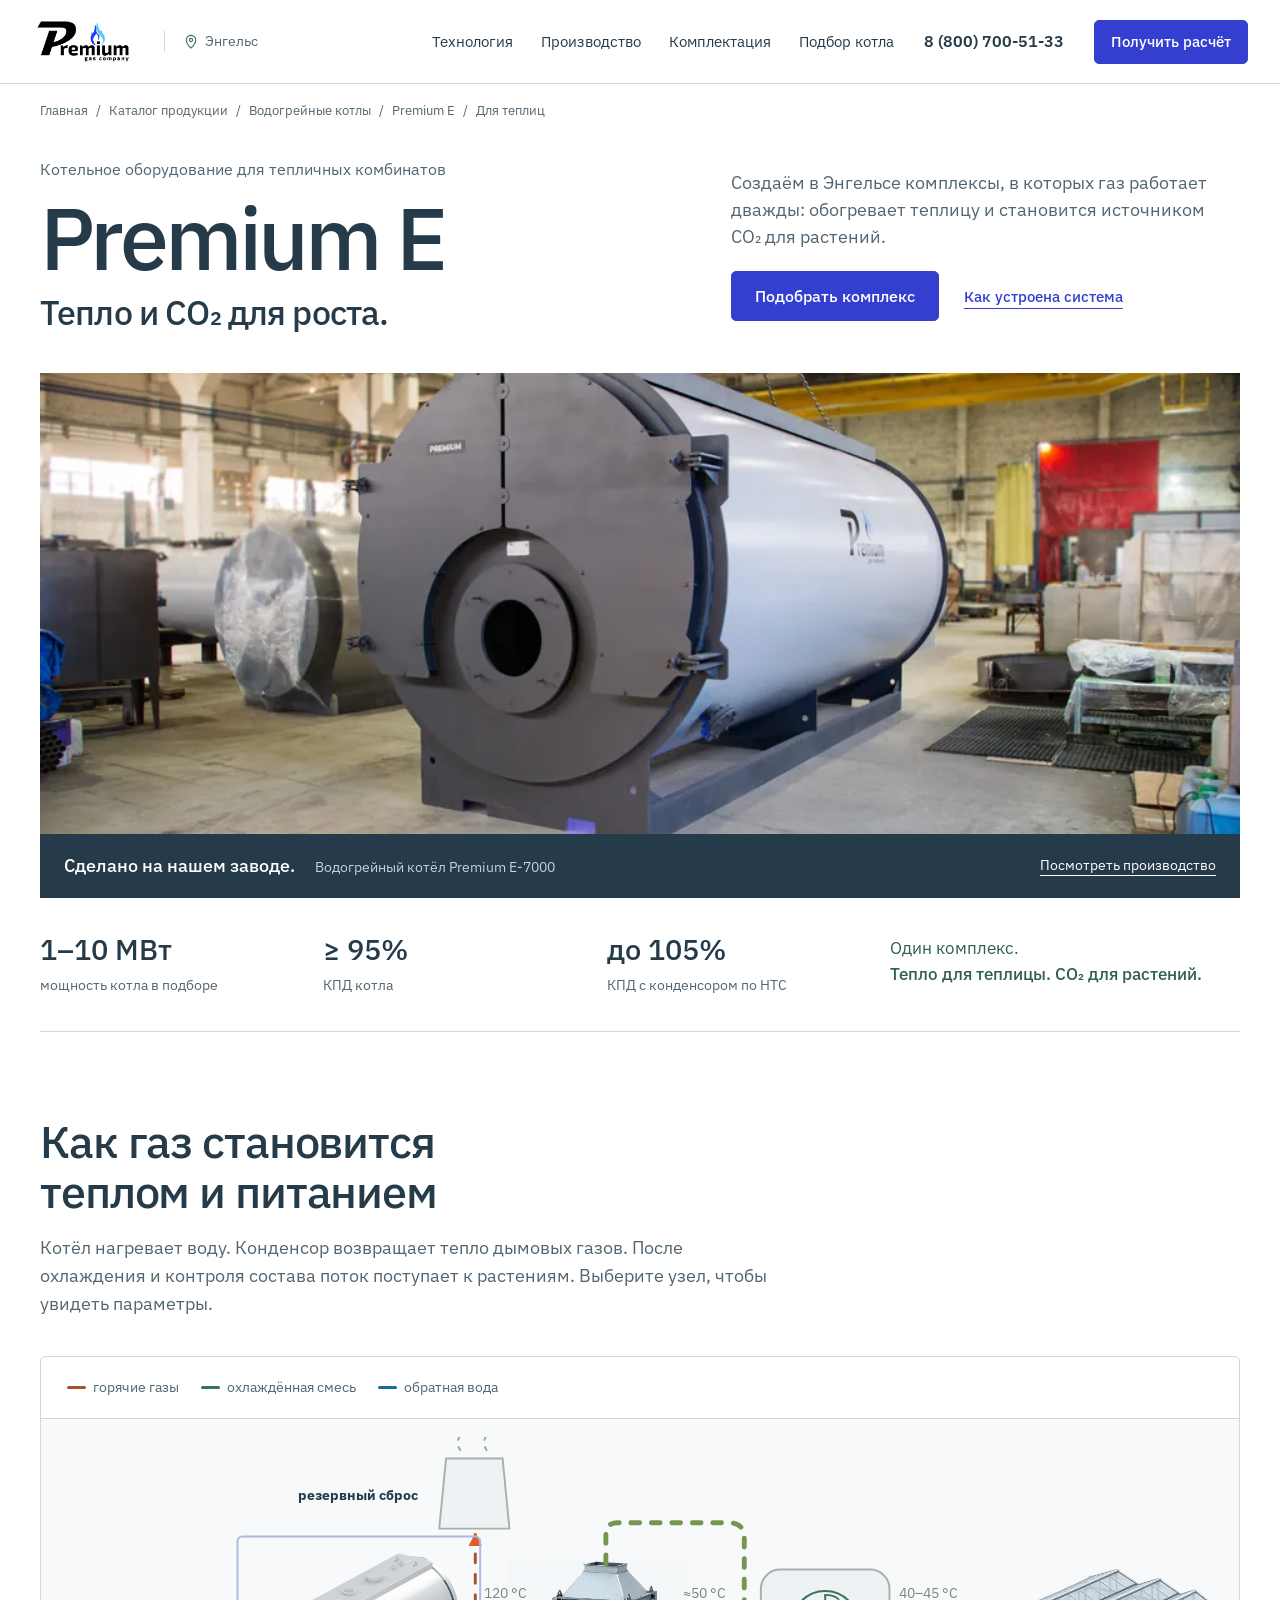
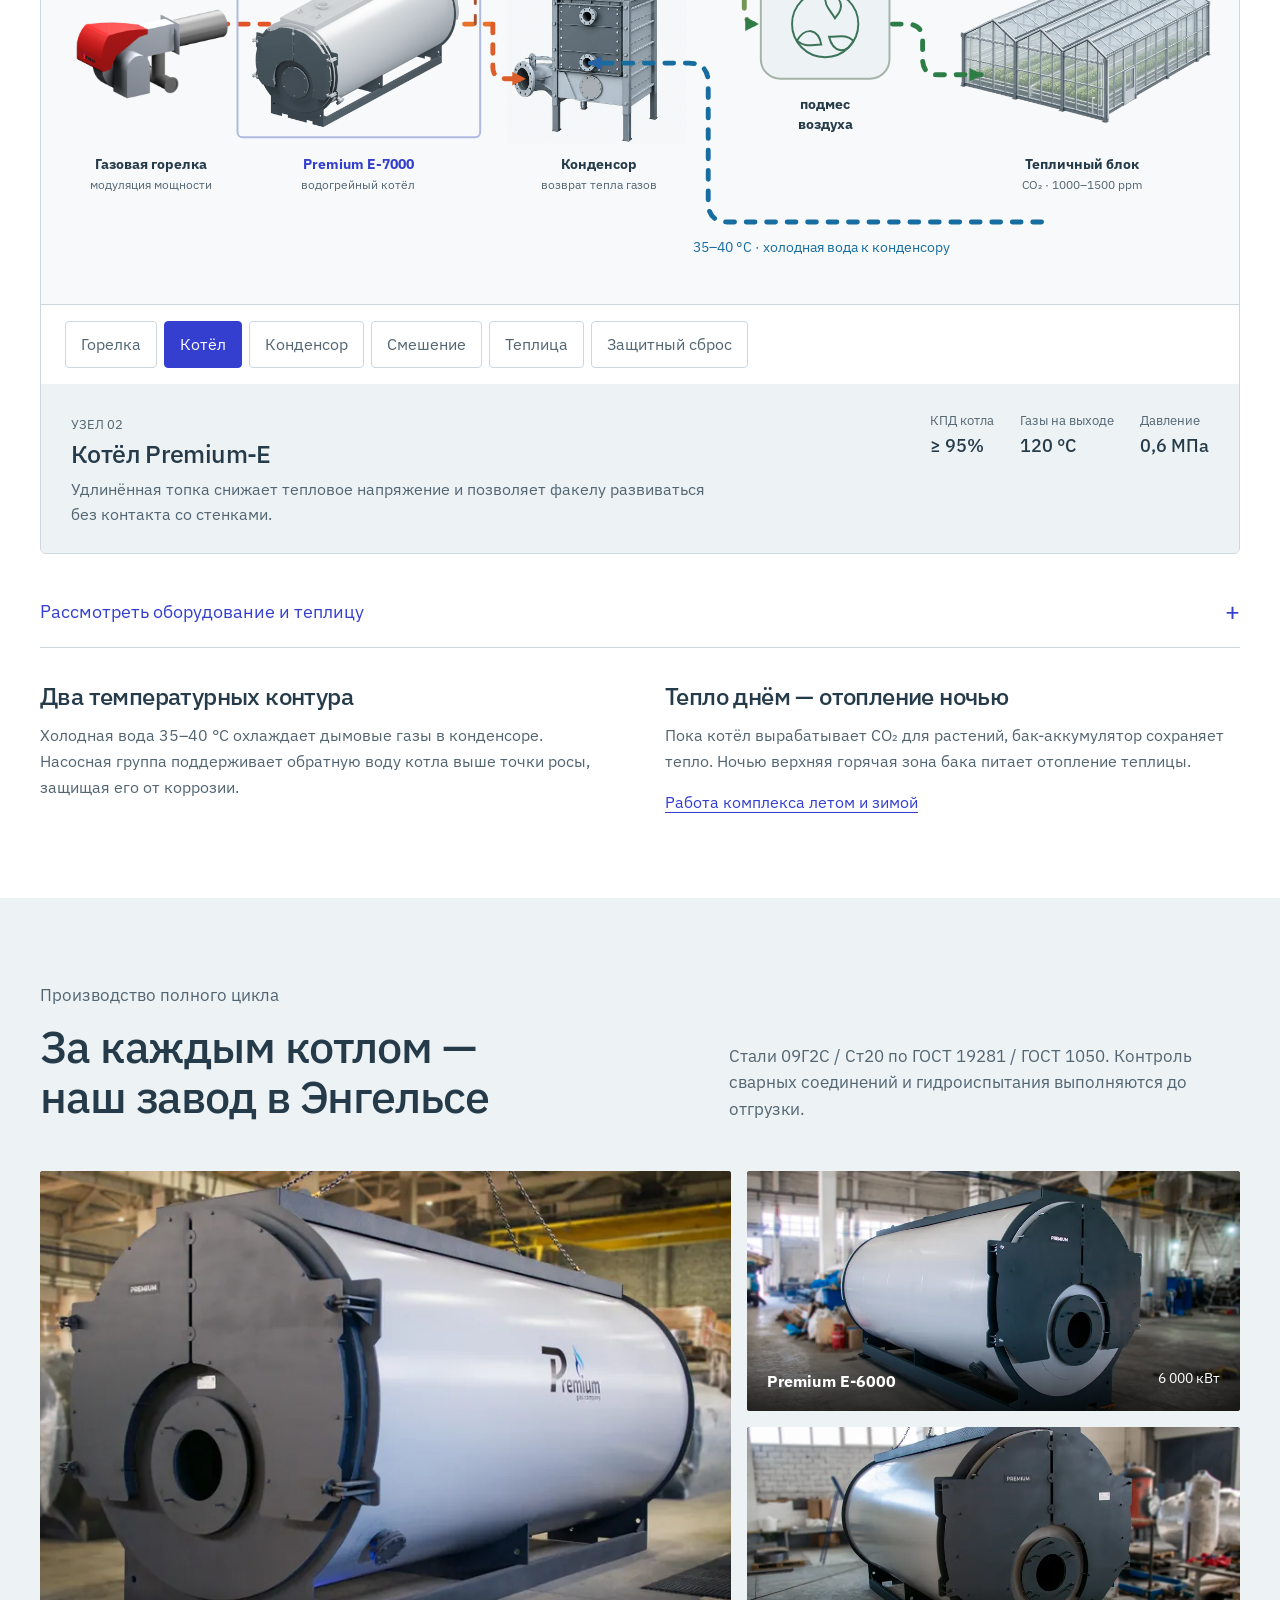
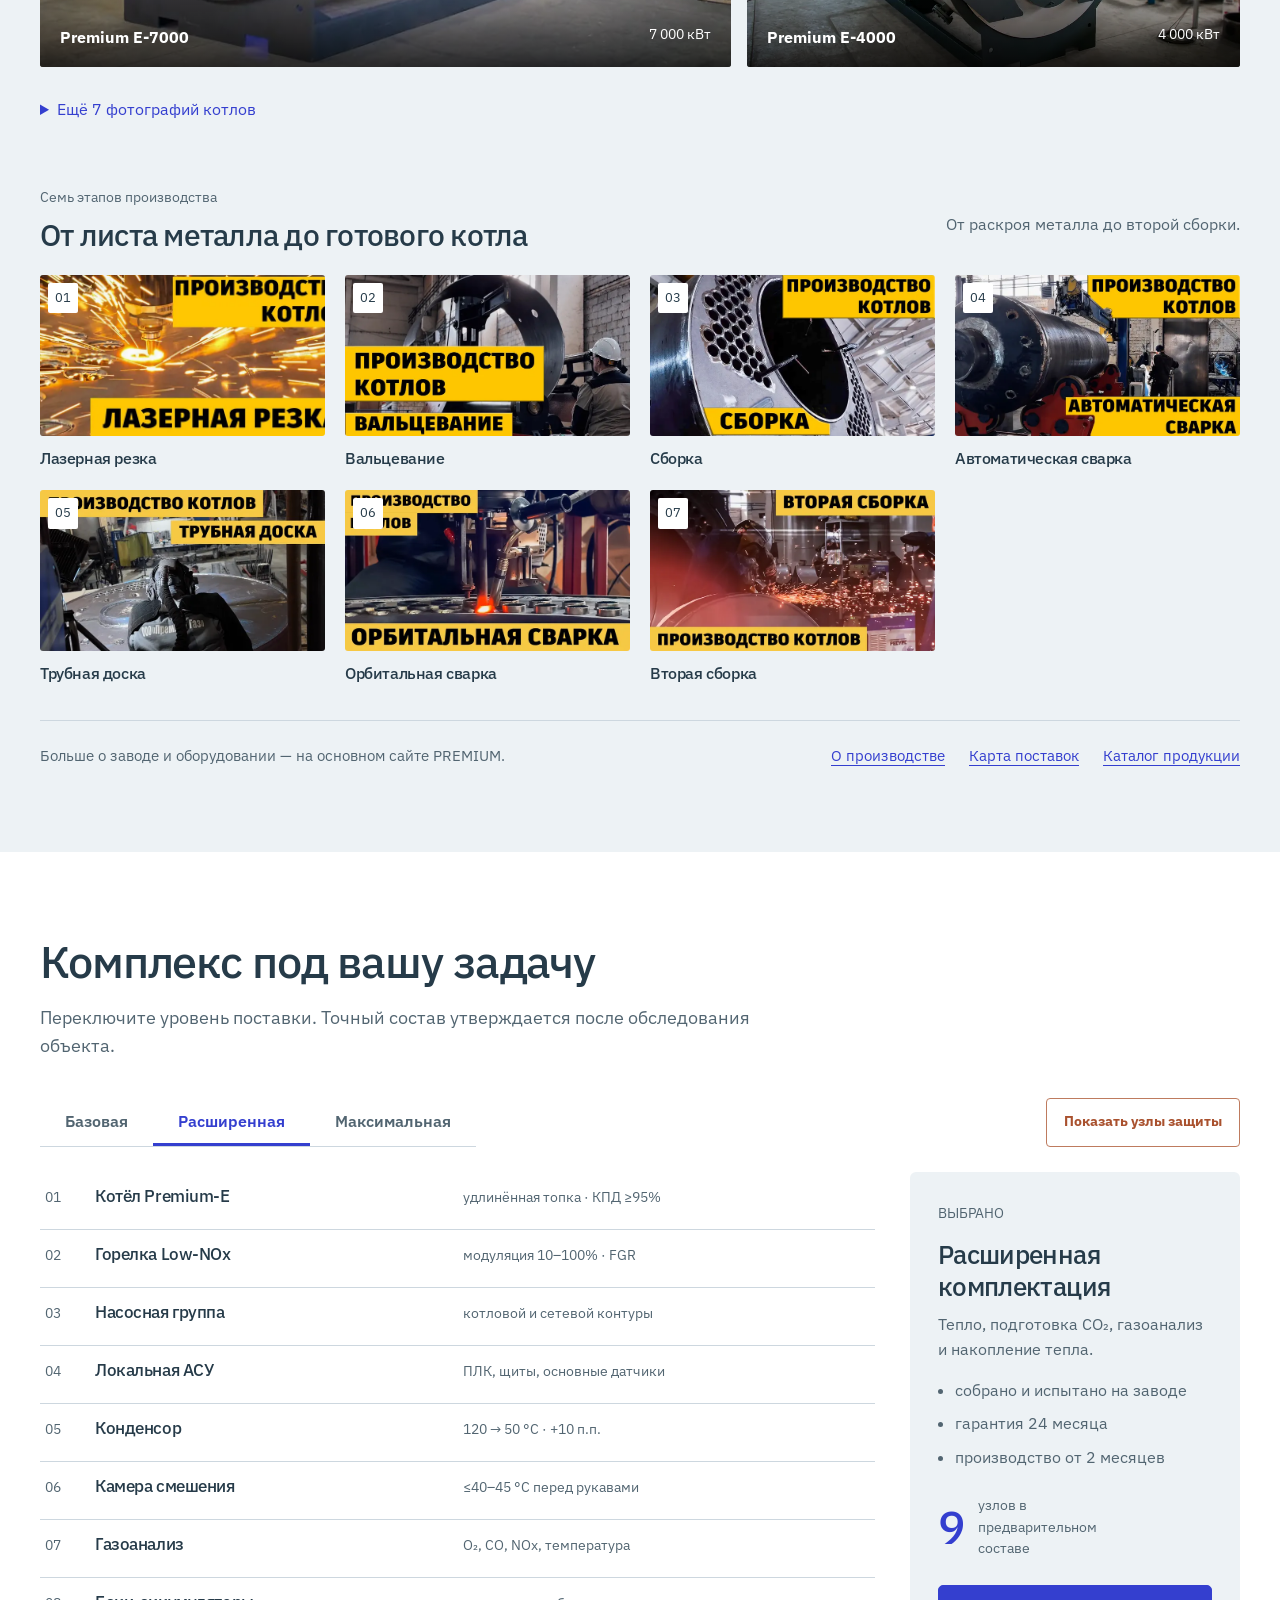
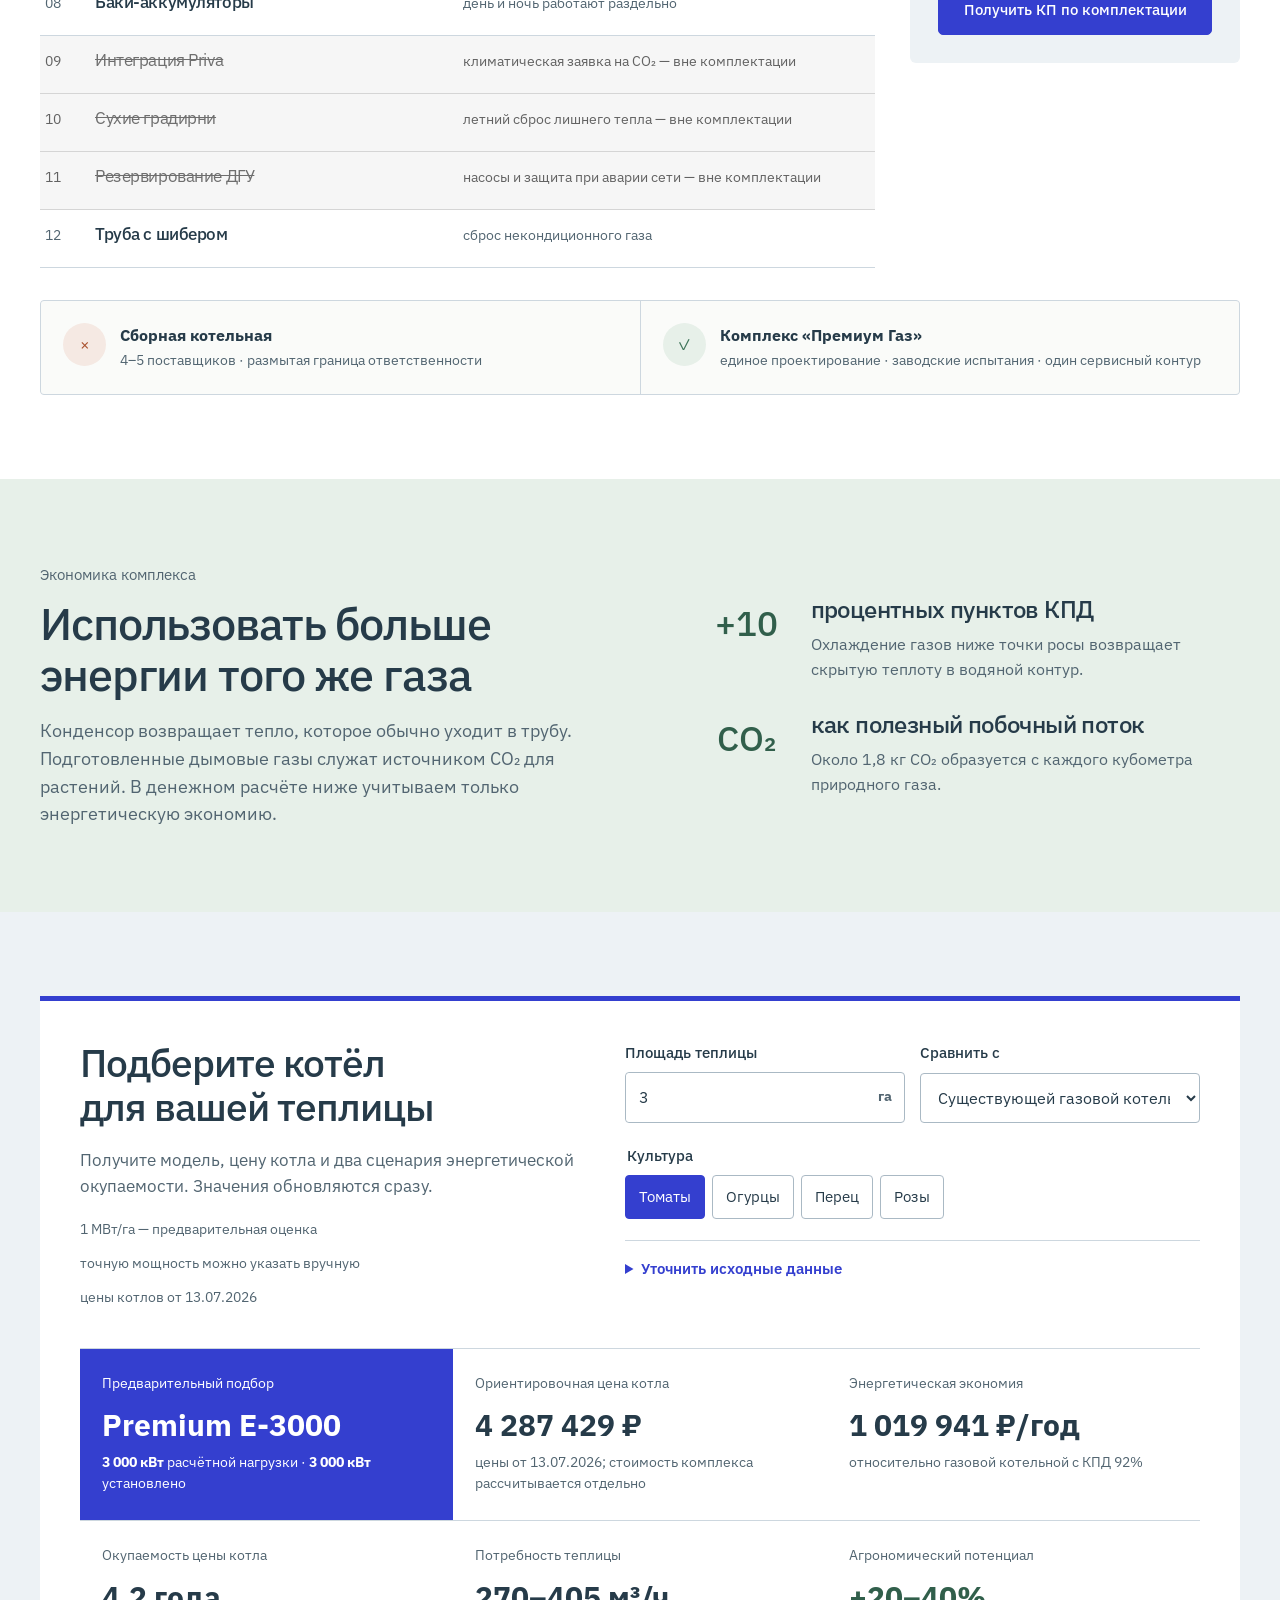
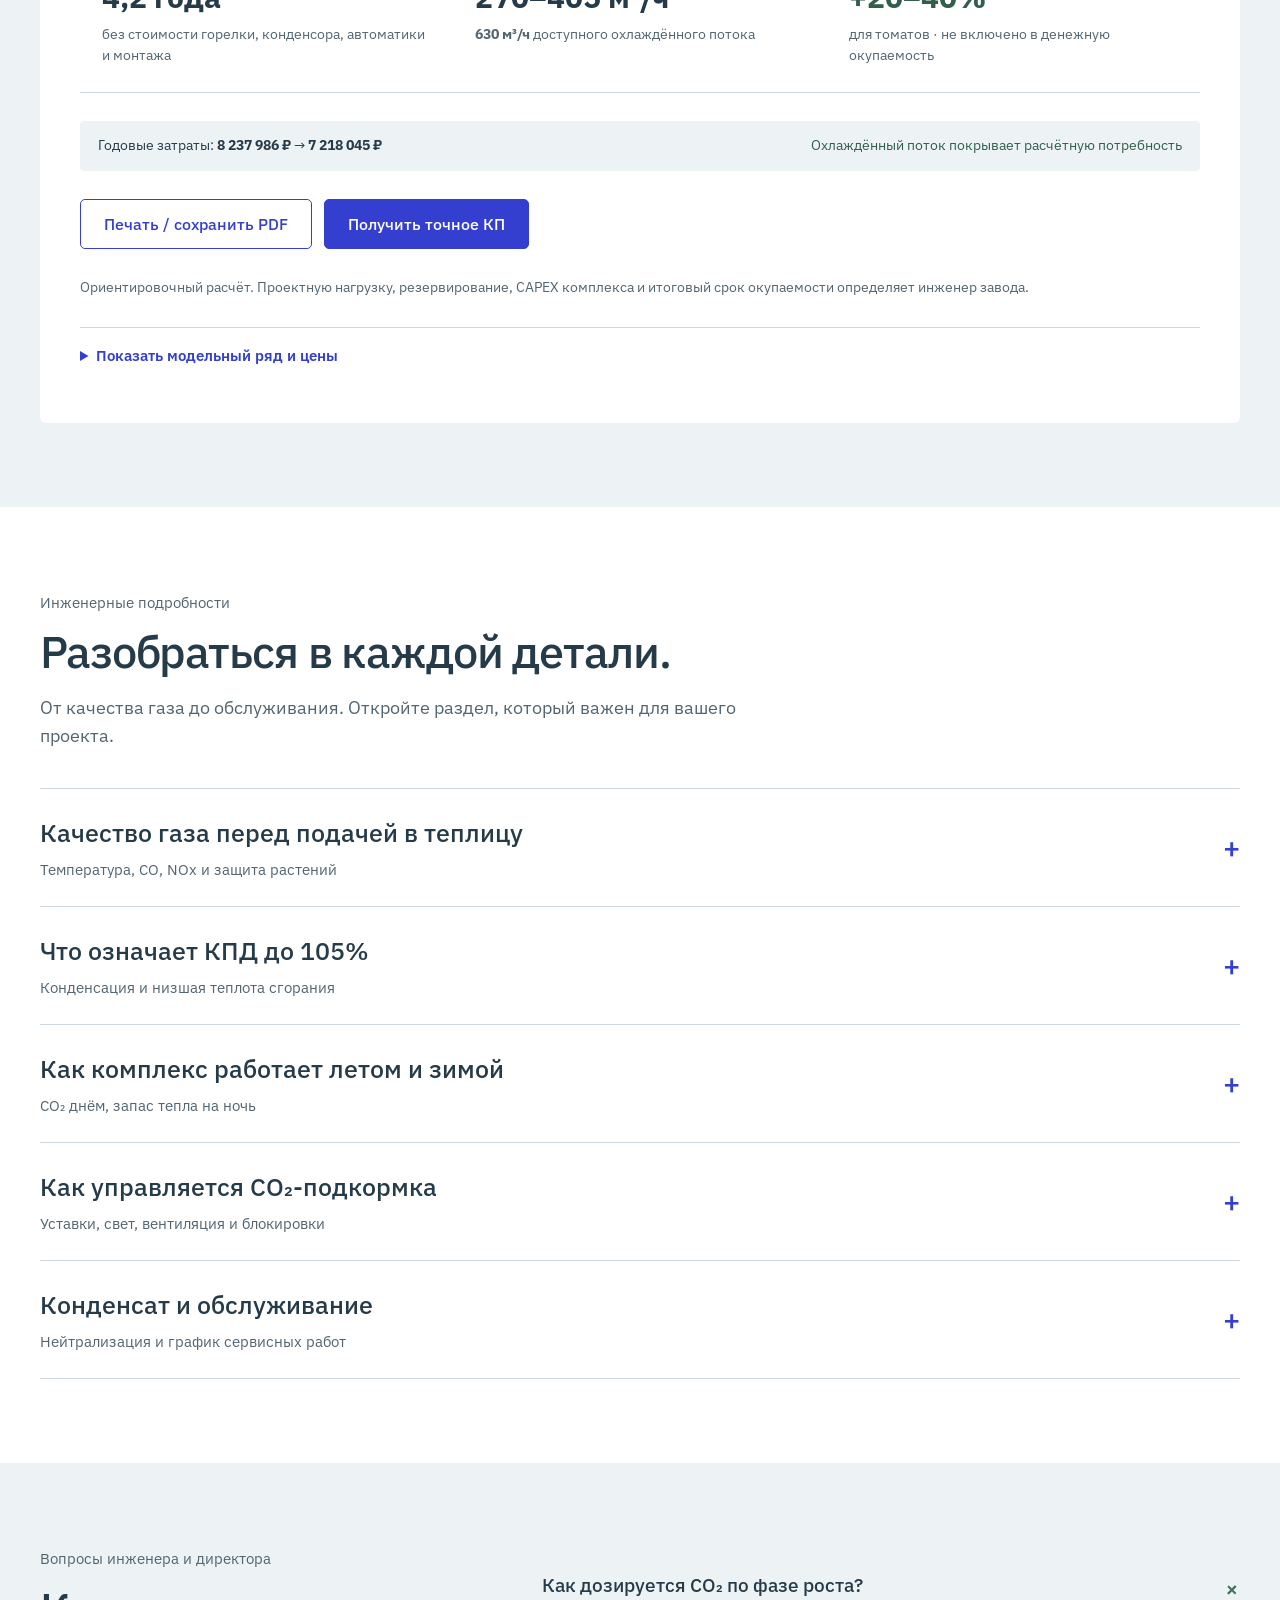
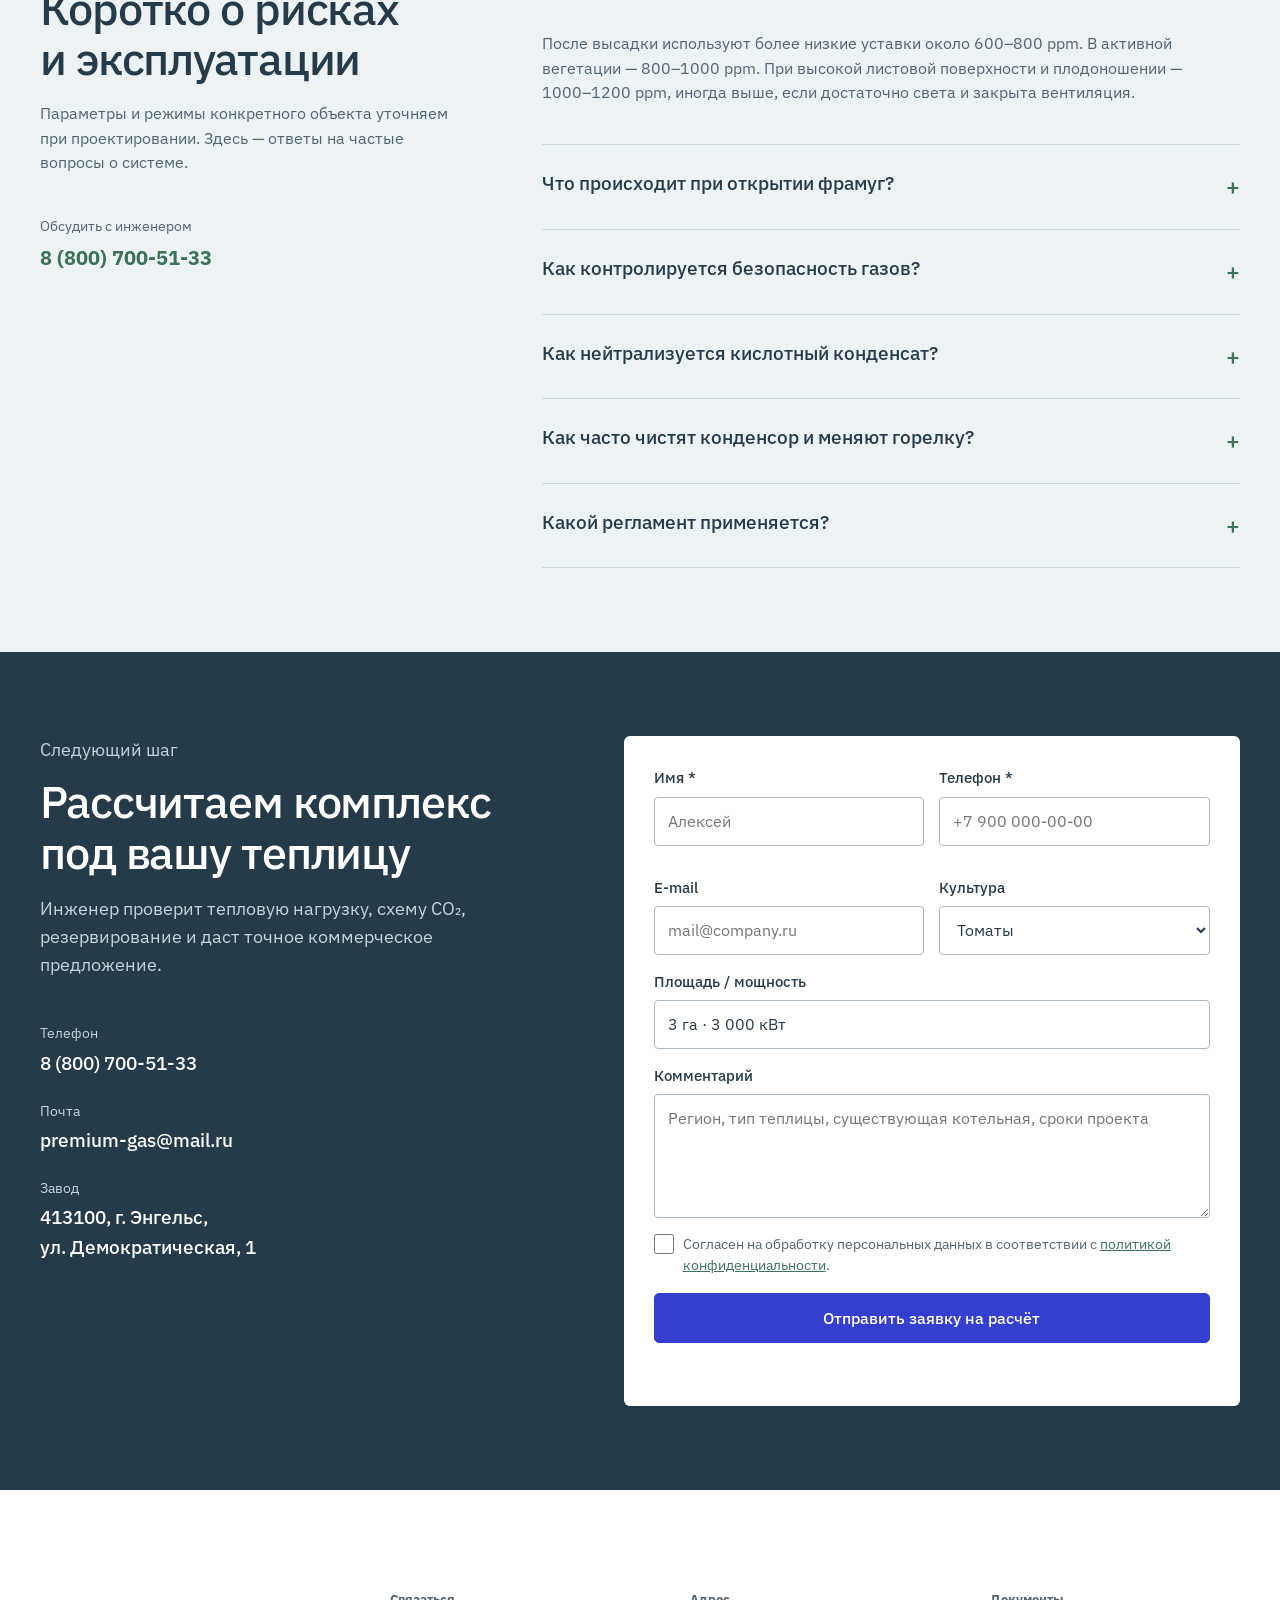
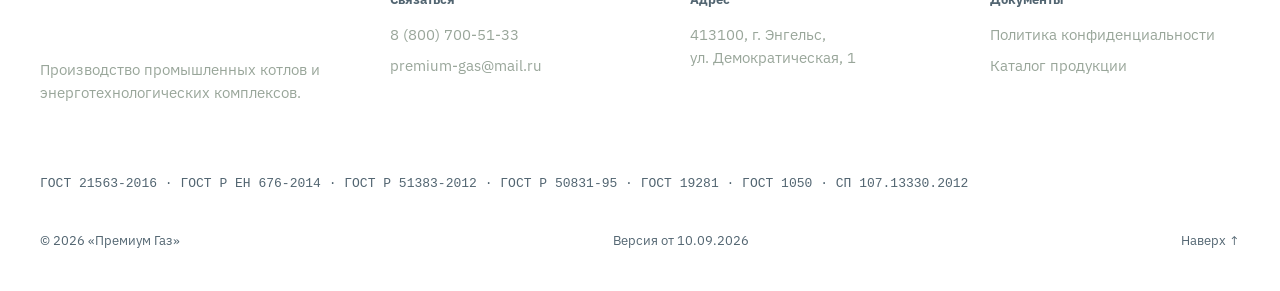
==== index.html @ 1408a79c "feat: illustrate condenser and greenhouse v2026.09.10.4 (Codex GPT-6) Use user-provided condenser dr" ====
<!doctype html>
<html lang="ru">
<head>
  <meta charset="utf-8">
  <meta name="viewport" content="width=device-width, initial-scale=1">
  <title>Тепличные котлы Premium-E — тепло и CO₂-подкормка</title>
  <meta name="description" content="Подбор тепличного котла Premium-E, расчёт окупаемости, CO₂-подкормка и комплекс под ключ от завода «Премиум Газ».">
  <link rel="canonical" href="https://prgz.ru/teplica8/">
  <meta property="og:type" content="website">
  <meta property="og:locale" content="ru_RU">
  <meta property="og:site_name" content="Премиум Газ">
  <meta property="og:title" content="Premium-E для теплиц: тепло и CO₂ из одного комплекса">
  <meta property="og:description" content="Рассчитайте мощность, модель котла, стоимость и энергетическую окупаемость тепличного комплекса.">
  <meta property="og:url" content="https://prgz.ru/teplica8/">
  <meta property="og:image" content="https://prgz.ru/teplica8/assets/boilers/e7000-01-1600.webp">
  <link rel="icon" type="image/webp" href="assets/logo.webp">
  <link rel="preconnect" href="https://fonts.googleapis.com">
  <link rel="preconnect" href="https://fonts.gstatic.com" crossorigin>
  <link href="https://fonts.googleapis.com/css2?family=IBM+Plex+Sans:wght@400;450;500;600&amp;display=swap" rel="stylesheet">
  <link rel="stylesheet" href="styles.css?v=2026.09.10.4">
  <link rel="stylesheet" href="industrial.css?v=2026.09.10.4">
  <meta name="theme-color" content="#263b49">
  <meta name="application-version" content="2026.09.10.4">
  <script src="script.js?v=2026.09.10.4" defer></script>
</head>
<body id="top">
  <a class="skip-link" href="#main">К содержанию</a>

  <header class="site-header">
    <div class="header-inner">
      <a class="brand" href="https://kotelpremium.ru/" aria-label="Премиум Газ — главная">
        <img src="assets/logo.webp" width="122" height="60" alt="Премиум Газ">
      </a>
      <span class="city" aria-label="Город завода">
        <svg aria-hidden="true" viewBox="0 0 24 24"><path d="M12 21s7-6.1 7-12A7 7 0 1 0 5 9c0 5.9 7 12 7 12Z"/><circle cx="12" cy="9" r="2.4"/></svg>
        Энгельс
      </span>
      <nav class="main-nav" aria-label="Основная навигация">
        <a href="#scheme">Технология</a>
        <a href="#factory">Производство</a>
        <a href="#package">Комплектация</a>
        <a href="#calculator">Подбор котла</a>
      </nav>
      <a class="header-phone mono" href="tel:88007005133">8 (800) 700-51-33</a>
      <button class="button button-small" type="button" data-scroll="request">Получить расчёт</button>
      <button class="menu-toggle" type="button" aria-expanded="false" aria-controls="mobile-nav">Меню</button>
    </div>
    <nav id="mobile-nav" class="mobile-nav" aria-label="Навигация по странице" hidden>
      <a href="#scheme">Технология</a><a href="#factory">Производство</a><a href="#package">Комплектация</a><a href="#calculator">Подбор котла</a><a href="#request">Связаться с заводом</a><a href="https://kotelpremium.ru/">Основной сайт PREMIUM</a>
    </nav>
  </header>

  <div class="product-nav container">
    <nav class="breadcrumbs" aria-label="Хлебные крошки">
      <a href="https://kotelpremium.ru/">Главная</a><span>/</span>
      <a href="https://kotelpremium.ru/katalog">Каталог продукции</a><span>/</span>
      <a href="https://kotelpremium.ru/katalog/vodogrejnye-kotly">Водогрейные котлы</a><span>/</span>
      <a href="https://kotelpremium.ru/katalog/vodogrejnye-kotly/premium-e">Premium E</a><span>/</span>
      <span aria-current="page">Для теплиц</span>
    </nav>
    <nav class="mod-tabs" aria-label="Модификации Premium-E">
      <span class="mod-tab is-active">Теплицы</span>
      <a class="mod-tab" href="https://kotelpremium.ru/katalog/vodogrejnye-kotly/premium-e">Отопление помещений</a>
      <a class="mod-tab" href="https://kotelpremium.ru/katalog/vodogrejnye-kotly/premium-e">Перегретая вода</a>
    </nav>
  </div>

  <main id="main">
    <section class="hero section" aria-labelledby="hero-title">
      <div class="container hero-grid">
        <div class="hero-copy">
          <p class="product-purpose">Котельное оборудование для тепличных комбинатов</p>
          <h1 id="hero-title">Premium E<span>Тепло и CO₂ для роста.</span></h1>
        </div>
        <div class="hero-intro">
          <p class="hero-lead">Создаём в Энгельсе комплексы, в которых газ работает дважды: обогревает теплицу и становится источником CO₂ для растений.</p>
          <div class="hero-actions">
            <button class="button" type="button" data-scroll="calculator">Подобрать комплекс</button>
            <a class="text-link" href="#scheme">Как устроена система</a>
          </div>
        </div>
        <figure class="hero-visual">
          <picture>
            <source media="(max-width: 720px)" srcset="assets/boilers/e7000-01-960.webp">
            <img src="assets/boilers/e7000-01-1600.webp" width="1600" height="900" alt="Водогрейный котёл Premium E-7000 на заводе" fetchpriority="high">
          </picture>
          <figcaption class="hero-caption"><div><strong>Сделано на нашем заводе.</strong><span>Водогрейный котёл Premium E-7000</span></div><a href="#factory">Посмотреть производство</a></figcaption>
        </figure>
      </div>
      <div class="container hero-specs" aria-label="Параметры серии Premium E">
        <div><strong>1–10 МВт</strong><span>мощность котла в подборе</span></div>
        <div><strong>≥ 95%</strong><span>КПД котла</span></div>
        <div><strong>до 105%</strong><span>КПД с конденсором по НТС</span></div>
        <p>Один комплекс.<br><b>Тепло для теплицы. CO₂ для растений.</b></p>
      </div>
    </section>

    <section id="scheme" class="section scheme-section" aria-labelledby="scheme-title">
      <div class="container">
        <div class="section-heading">

          <h2 id="scheme-title">Как газ становится теплом и питанием</h2>
          <p>Котёл нагревает воду. Конденсор возвращает тепло дымовых газов. После охлаждения и контроля состава поток поступает к растениям. Выберите узел, чтобы увидеть параметры.</p>
        </div>
        <div class="scheme-card">
          <div class="scheme-legend">
            <span><i class="legend-heat"></i> горячие газы</span>
            <span><i class="legend-co2"></i> охлаждённая смесь</span>
            <span><i class="legend-water"></i> обратная вода</span>
          </div>
          <div class="scheme-scroll" tabindex="0" aria-label="Технологическая схема комплекса, доступна горизонтальная прокрутка">
            <svg class="process-svg" viewBox="0 0 1180 460" role="group" aria-labelledby="process-title process-desc">
              <title id="process-title">Схема тепличного комплекса Premium-E</title>
              <desc id="process-desc">Горелка и котёл показаны по моделям оборудования, конденсор и многопролётная теплица — схематично по чертежу и фотографиям. Дымовые газы охлаждаются в конденсоре и после подмеса воздуха поступают к теплице. Холодная вода поступает в конденсор; обратка котла защищена отдельной насосной группой. Масштаб оборудования условный.</desc>
              <defs>
                <clipPath id="condenser-viewport"><rect x="454" y="115" width="184" height="210"/></clipPath>
                <marker id="arrow-heat" markerUnits="userSpaceOnUse" markerWidth="14" markerHeight="14" refX="12" refY="7" orient="auto"><path d="M0 0 14 7 0 14Z" fill="#dc5f2b"/></marker>
                <marker id="arrow-green" markerUnits="userSpaceOnUse" markerWidth="14" markerHeight="14" refX="12" refY="7" orient="auto"><path d="M0 0 14 7 0 14Z" fill="#2e7d46"/></marker>
                <marker id="arrow-water" markerUnits="userSpaceOnUse" markerWidth="14" markerHeight="14" refX="12" refY="7" orient="auto"><path d="M0 0 14 7 0 14Z" fill="#2563a8"/></marker>
                <linearGradient id="gas-gradient" gradientUnits="userSpaceOnUse" x1="116" y1="192" x2="1008" y2="192"><stop offset="0" stop-color="#e14925"/><stop offset=".55" stop-color="#ed8b2e"/><stop offset="1" stop-color="#2e7d46"/></linearGradient>
              </defs>
              <path class="flow flow-gas" d="M116 192H439" stroke="url(#gas-gradient)"/>
              <path class="flow flow-stack" d="M421 192V100" marker-end="url(#arrow-heat)"/>
              <g class="process-node equipment-node" data-node="burner" tabindex="0" role="button" aria-label="Газовая горелка" aria-pressed="false">
                <rect class="model-hit" x="8" y="133" width="162" height="176" rx="5"/>
                <image href="assets/scheme/burner-rs610.webp" x="0" y="136" width="175" height="165" preserveAspectRatio="xMidYMid meet"/>
                <text x="88" y="341">Газовая горелка</text>
                <text class="model-caption" x="88" y="361">модуляция мощности</text>
              </g>
              <g class="process-node equipment-node is-active" data-node="boiler" tabindex="0" role="button" aria-label="Котёл Premium E-7000" aria-pressed="true">
                <rect class="model-hit" x="177" y="102" width="249" height="206" rx="5"/>
                <image href="assets/scheme/boiler-e7000.webp" x="161" y="98" width="278" height="212" preserveAspectRatio="xMidYMid meet"/>
                <text x="301" y="341">Premium E-7000</text>
                <text class="model-caption" x="301" y="361">водогрейный котёл</text>
              </g>
              <g class="process-node equipment-node" data-node="condenser" tabindex="0" role="button" aria-label="Конденсор" aria-pressed="false">
                <image href="assets/scheme/condenser.webp" x="417" y="115" width="270" height="210" preserveAspectRatio="xMidYMid meet" clip-path="url(#condenser-viewport)"/>
                <rect class="model-hit" x="448" y="114" width="202" height="202" rx="5"/>
                <text x="548" y="341">Конденсор</text>
                <text class="model-caption" x="548" y="361">возврат тепла газов</text>
              </g>
              <g class="process-node" data-node="mixer" tabindex="0" role="button" aria-label="Камера смешения">
                <rect x="714" y="136" width="132" height="112" rx="20"/>
                <circle class="fan" cx="780" cy="192" r="34"/><path class="fan-blades" d="M780 162c17 0 21 12 10 24-5-9-11-12-10-24Zm29 47c-8 15-21 12-25-4 11 0 17-3 25 4Zm-58 0c9-15 22-12 25 4-10 0-17 3-25-4Z"/>
                <text x="780" y="279">подмес</text><text x="780" y="300">воздуха</text>
              </g>
              <g class="process-node equipment-node" data-node="greenhouse" tabindex="0" role="button" aria-label="Теплица и прикорневая подача" aria-pressed="false">
                <rect class="model-hit" x="925" y="124" width="246" height="184" rx="5"/>
                <image href="assets/scheme/greenhouse.webp" x="906" y="112" width="274" height="200" preserveAspectRatio="xMidYMid meet"/>
                <text x="1044" y="341">Тепличный блок</text>
                <text class="model-caption" x="1044" y="361">CO₂ · 1000–1500 ppm</text>
              </g>
              <g class="process-node stack-node" data-node="stack" tabindex="0" role="button" aria-label="Дымовая труба с шибером">
                <path d="M384 94h72l-7-72h-58Z"/>
                <path class="smoke" d="M406 14c-12-16 15-20 2-34m25 34c-12-16 15-20 2-34"/>
                <text x="301" y="65">резервный сброс</text>
              </g>
              <g class="scheme-connections" aria-hidden="true">
                <path class="flow" d="M439 192V236Q439 248 451 248H471" stroke="#dc5f2b" marker-end="url(#arrow-heat)"/>
                <path class="flow" d="M555 130V100Q555 88 567 88H681Q697 88 697 104V176Q697 192 710 192" stroke="#759650" marker-end="url(#arrow-green)"/>
                <path class="flow" d="M849 192H864Q880 192 880 208V228Q880 244 896 244H940" stroke="#2e7d46" marker-end="url(#arrow-green)"/>
                <path class="flow flow-water" d="M1002 395H680Q660 395 660 375V252Q660 232 640 232H539" marker-end="url(#arrow-water)"/>
              </g>
              <g class="temperature-tags mono" aria-hidden="true">
                <text x="430" y="165">120 °C</text>
                <text x="634" y="165">≈50 °C</text>
                <text x="856" y="165">40–45 °C</text>
              </g>
              <text class="water-label" x="644" y="426">35–40 °C · холодная вода к конденсору</text>
            </svg>
          </div>
          <div class="process-controls" role="group" aria-label="Узлы комплекса">
            <button type="button" data-node="burner" aria-pressed="false">Горелка</button>
            <button type="button" data-node="boiler" aria-pressed="true">Котёл</button>
            <button type="button" data-node="condenser" aria-pressed="false">Конденсор</button>
            <button type="button" data-node="mixer" aria-pressed="false">Смешение</button>
            <button type="button" data-node="greenhouse" aria-pressed="false">Теплица</button>
            <button type="button" data-node="stack" aria-pressed="false">Защитный сброс</button>
          </div>
          <aside class="node-detail" id="process-detail" aria-live="polite">
            <div><span class="node-kicker mono">УЗЕЛ 02</span><h3>Котёл Premium-E</h3><p>Удлинённая топка снижает тепловое напряжение и позволяет факелу развиваться без контакта со стенками.</p></div>
            <dl><div><dt>КПД котла</dt><dd>≥ 95%</dd></div><div><dt>Газы на выходе</dt><dd>120 °C</dd></div><div><dt>Давление</dt><dd>0,6 МПа</dd></div></dl>
          </aside>
        </div>
        <details class="equipment-views">
          <summary>Рассмотреть оборудование и теплицу<span aria-hidden="true">+</span></summary>
          <div class="equipment-views-grid">
            <figure><img src="assets/scheme/boiler-e7000.webp" width="1000" height="700" loading="lazy" alt="Объёмный вид котла Premium E-7000: корпус, передний торец, патрубки и опоры"><figcaption><strong>Premium E-7000</strong><span>Удлинённая топка, трёхходовой корпус и сервисный доступ</span></figcaption></figure>
            <figure><img src="assets/scheme/burner-rs610.webp" width="1000" height="700" loading="lazy" alt="Объёмный вид газовой горелки: вентилятор, привод и огневая голова"><figcaption><strong>Газовая горелка</strong><span>Подача воздуха и топлива, управление горением</span></figcaption></figure>
            <figure><img src="assets/scheme/condenser.webp" width="1000" height="699" loading="lazy" alt="Схематичный объёмный вид конденсора: корпус на опорах, верхний газовый выход, боковой вход и фланцы теплообменника"><figcaption><strong>Газовый конденсор</strong><span>Теплообменник, газовый тракт и доступ для обслуживания</span></figcaption></figure>
            <figure><img src="assets/scheme/greenhouse.webp" width="1000" height="667" loading="lazy" alt="Схематичный объёмный вид многопролётной стеклянной теплицы: металлический каркас, двускатные кровли и ряды растений"><figcaption><strong>Тепличный блок</strong><span>Стеклянные пролёты, ряды растений и прикорневая подача CO₂</span></figcaption></figure>
          </div>
          <p class="equipment-scale-note">На схеме показан принцип работы. Масштаб и взаимное расположение оборудования условные. Горелку подбираем под мощность котла и режим работы комплекса.</p>
        </details>
        <div class="scheme-explanation">
          <div><h3>Два температурных контура</h3><p>Холодная вода 35–40 °C охлаждает дымовые газы в конденсоре. Насосная группа поддерживает обратную воду котла выше точки росы, защищая его от коррозии.</p></div>
          <div><h3>Тепло днём — отопление ночью</h3><p>Пока котёл вырабатывает CO₂ для растений, бак-аккумулятор сохраняет тепло. Ночью верхняя горячая зона бака питает отопление теплицы.</p><a href="#season">Работа комплекса летом и зимой</a></div>
        </div>
      </div>
    </section>

    <section id="factory" class="section factory" aria-labelledby="factory-title">
      <div class="container">
        <div class="factory-heading">
          <div><p class="eyebrow eyebrow-light">Производство полного цикла</p><h2 id="factory-title">За каждым котлом — наш завод в Энгельсе</h2></div>
          <p>Стали 09Г2С / Ст20 по ГОСТ 19281 / ГОСТ 1050. Контроль сварных соединений и гидроиспытания выполняются до отгрузки.</p>
        </div>

        <div class="product-gallery">
          <figure class="gallery-large"><picture><source media="(max-width:720px)" srcset="assets/boilers/e7000-04-960.webp"><img src="assets/boilers/e7000-04-1600.webp" width="1600" height="900" loading="lazy" alt="Котёл Premium E-7000, общий вид"></picture><figcaption><b>Premium E-7000</b><span>7 000 кВт</span></figcaption></figure>
          <figure><picture><source media="(max-width:720px)" srcset="assets/boilers/e6000-03-960.webp"><img src="assets/boilers/e6000-03-1600.webp" width="1600" height="900" loading="lazy" alt="Котёл Premium E-6000"></picture><figcaption><b>Premium E-6000</b><span>6 000 кВт</span></figcaption></figure>
          <figure><picture><source media="(max-width:720px)" srcset="assets/boilers/e4000-01-960.webp"><img src="assets/boilers/e4000-01-1600.webp" width="1600" height="900" loading="lazy" alt="Котёл Premium E-4000"></picture><figcaption><b>Premium E-4000</b><span>4 000 кВт</span></figcaption></figure>
        </div>
<details class="factory-more"><summary>Ещё 7 фотографий котлов</summary><div class="gallery-strip" aria-label="Дополнительные фотографии котлов">
          <img src="assets/boilers/e7000-02-960.webp" width="960" height="540" loading="lazy" alt="Premium E-7000, вид со стороны выхода газов">
          <img src="assets/boilers/e7000-03-960.webp" width="960" height="540" loading="lazy" alt="Premium E-7000 при перемещении краном">
          <img src="assets/boilers/e7000-05-960.webp" width="960" height="540" loading="lazy" alt="Premium E-7000, фронтальный ракурс">
          <img src="assets/boilers/e6000-01-960.webp" width="960" height="540" loading="lazy" alt="Premium E-6000, фронтальный вид">
          <img src="assets/boilers/e6000-02-960.webp" width="960" height="540" loading="lazy" alt="Premium E-6000 на производстве">
          <img src="assets/boilers/e4000-02-960.webp" width="960" height="540" loading="lazy" alt="Premium E-4000, вид под углом">
          <img src="assets/boilers/e7000-01-960.webp" width="960" height="540" loading="lazy" alt="Premium E-7000 в цехе">
        </div>

        </details>
        <div class="production-head"><div><span>Семь этапов производства</span><h3>От листа металла до готового котла</h3></div><p>От раскроя металла до второй сборки.</p></div>
        <div class="production-grid">
          <article><img src="assets/production/stage-01.webp" width="720" height="405" loading="lazy" alt="Лазерная резка металла"><span class="episode mono">01</span><h4>Лазерная резка</h4></article>
          <article><img src="assets/production/stage-02.webp" width="720" height="405" loading="lazy" alt="Вальцевание обечайки"><span class="episode mono">02</span><h4>Вальцевание</h4></article>
          <article><img src="assets/production/stage-03.webp" width="720" height="405" loading="lazy" alt="Сборка котла"><span class="episode mono">03</span><h4>Сборка</h4></article>
          <article><img src="assets/production/stage-04.webp" width="720" height="405" loading="lazy" alt="Автоматическая сварка"><span class="episode mono">04</span><h4>Автоматическая сварка</h4></article>
          <article><img src="assets/production/stage-05.webp" width="720" height="405" loading="lazy" alt="Трубная доска котла"><span class="episode mono">05</span><h4>Трубная доска</h4></article>
          <article><img src="assets/production/stage-06.webp" width="720" height="405" loading="lazy" alt="Орбитальная сварка"><span class="episode mono">06</span><h4>Орбитальная сварка</h4></article>
          <article><img src="assets/production/stage-07.webp" width="720" height="405" loading="lazy" alt="Вторая сборка котла"><span class="episode mono">07</span><h4>Вторая сборка</h4></article>
        </div>
        <div class="factory-links"><p>Больше о заводе и оборудовании — на основном сайте PREMIUM.</p><a href="https://kotelpremium.ru/o-nas">О производстве</a><a href="https://kotelpremium.ru/map">Карта поставок</a><a href="https://kotelpremium.ru/katalog">Каталог продукции</a></div>
      </div>
    </section>

    <section id="package" class="section section-white package-section" aria-labelledby="package-title">
      <div class="container">
        <div class="section-heading">

          <h2 id="package-title">Комплекс под вашу задачу</h2>
          <p>Переключите уровень поставки. Точный состав утверждается после обследования объекта.</p>
        </div>
        <div class="package-controls">
          <div class="segmented" role="group" aria-label="Комплектация">
            <button type="button" data-tier="base" aria-pressed="false">Базовая</button>
            <button type="button" class="is-active" data-tier="extended" aria-pressed="true">Расширенная</button>
            <button type="button" data-tier="maximum" aria-pressed="false">Максимальная</button>
          </div>
          <button type="button" class="safety-toggle" id="safety-toggle" aria-pressed="false">Показать узлы защиты</button>
        </div>
        <div class="package-layout">
          <div class="package-map card">
            <div class="package-core"><img src="assets/logo.webp" width="122" height="60" alt=""><strong>Один завод</strong><span>одна ответственность</span></div>
            <article data-component="boiler" data-level="base"><span>01</span><h3>Котёл Premium-E</h3><p>удлинённая топка · КПД ≥95%</p></article>
            <article data-component="burner" data-level="base" data-safety><span>02</span><h3>Горелка Low-NOx</h3><p>модуляция 10–100% · FGR</p></article>
            <article data-component="pump" data-level="base"><span>03</span><h3>Насосная группа</h3><p>котловой и сетевой контуры</p></article>
            <article data-component="asu" data-level="base" data-safety><span>04</span><h3>Локальная АСУ</h3><p>ПЛК, щиты, основные датчики</p></article>
            <article data-component="condenser" data-level="extended"><span>05</span><h3>Конденсор</h3><p>120 → 50 °C · +10 п.п.</p></article>
            <article data-component="mixer" data-level="extended"><span>06</span><h3>Камера смешения</h3><p>≤40–45 °C перед рукавами</p></article>
            <article data-component="gas" data-level="extended" data-safety><span>07</span><h3>Газоанализ</h3><p>O₂, CO, NOx, температура</p></article>
            <article data-component="tank" data-level="extended"><span>08</span><h3>Баки-аккумуляторы</h3><p>день и ночь работают раздельно</p></article>
            <article data-component="priva" data-level="maximum" data-safety><span>09</span><h3>Интеграция Priva</h3><p>климатическая заявка на CO₂</p></article>
            <article data-component="cooler" data-level="maximum"><span>10</span><h3>Сухие градирни</h3><p>летний сброс лишнего тепла</p></article>
            <article data-component="dgu" data-level="maximum" data-safety><span>11</span><h3>Резервирование ДГУ</h3><p>насосы и защита при аварии сети</p></article>
            <article data-component="stack" data-level="base" data-safety><span>12</span><h3>Труба с шибером</h3><p>сброс некондиционного газа</p></article>
          </div>
          <aside class="package-summary">
            <span class="summary-label mono">ВЫБРАНО</span>
            <h3 id="tier-title">Расширенная комплектация</h3>
            <p id="tier-description">Тепло, подготовка CO₂, газоанализ и накопление тепла.</p>
            <ul><li>собрано и испытано на заводе</li><li>гарантия 24 месяца</li><li>производство от 2 месяцев</li></ul>
            <p class="summary-count"><strong id="tier-count">10</strong><span>узлов в предварительном составе</span></p>
            <button class="button" type="button" data-package-request>Получить КП по комплектации</button>
          </aside>
        </div>
        <div class="responsibility-strip">
          <div><span class="cross">×</span><strong>Сборная котельная</strong><p>4–5 поставщиков · размытая граница ответственности</p></div>
          <div><span class="check">✓</span><strong>Комплекс «Премиум Газ»</strong><p>единое проектирование · заводские испытания · один сервисный контур</p></div>
        </div>
      </div>
    </section>

    <section id="economics" class="section economics" aria-labelledby="economics-title">
      <div class="container economics-grid">
        <div class="section-heading align-left">
          <p class="eyebrow">Экономика комплекса</p>
          <h2 id="economics-title">Использовать больше энергии того же газа</h2>
          <p>Конденсор возвращает тепло, которое обычно уходит в трубу. Подготовленные дымовые газы служат источником CO₂ для растений. В денежном расчёте ниже учитываем только энергетическую экономию.</p>
        </div>
        <div class="benefit-stack">
          <article class="benefit-card heat-benefit">
            <span class="benefit-icon">+10</span>
            <div><h3>процентных пунктов КПД</h3><p>Охлаждение газов ниже точки росы возвращает скрытую теплоту в водяной контур.</p></div>
          </article>
          <article class="benefit-card co2-benefit">
            <span class="benefit-icon">CO₂</span>
            <div><h3>как полезный побочный поток</h3><p>Около 1,8 кг CO₂ образуется с каждого кубометра природного газа.</p></div>
          </article>
        </div>
      </div>
    </section>

    <section id="calculator" class="section calculator-section" aria-labelledby="calculator-title">
      <div class="container">
        <div class="calculator-shell">
          <div class="calculator-intro">

            <h2 id="calculator-title">Подберите котёл для вашей теплицы</h2>
            <p>Получите модель, цену котла и два сценария энергетической окупаемости. Значения обновляются сразу.</p>
            <ul class="calculator-rules">
              <li><span>01</span> 1 МВт/га — предварительная оценка</li>
              <li><span>02</span> точную мощность можно указать вручную</li>
              <li><span>03</span> цены котлов от 13.07.2026</li>
            </ul>
          </div>

          <p class="script-fallback">Онлайн-подбор пока недоступен. Инженер рассчитает комплекс по вашим данным: <a href="tel:88007005133">8 (800) 700-51-33</a>.</p>
          <form data-js-only id="calculator-form" class="calculator-form" novalidate>
            <div class="field-grid">
              <label class="field">
                <span>Площадь теплицы</span>
                <span class="input-unit"><input id="calc-area" name="area" type="number" min="0.3" max="50" step="0.1" value="3" inputmode="decimal" required><b>га</b></span>
              </label>
              <label class="field">
                <span>Сравнить с</span>
                <select id="calc-scenario">
                  <option value="gas" selected>Существующей газовой котельной</option>
                  <option value="electric">Электрическим отоплением</option>
                </select>
              </label>
            </div>

            <fieldset class="culture-field">
              <legend>Культура</legend>
              <div class="chip-row">
                <label class="choice-chip"><input type="radio" name="calc-culture" value="Томаты" checked><span>Томаты</span></label>
                <label class="choice-chip"><input type="radio" name="calc-culture" value="Огурцы"><span>Огурцы</span></label>
                <label class="choice-chip"><input type="radio" name="calc-culture" value="Перец"><span>Перец</span></label>
                <label class="choice-chip"><input type="radio" name="calc-culture" value="Розы"><span>Розы</span></label>
              </div>
            </fieldset>

            <details class="advanced-calc">
              <summary>Уточнить исходные данные</summary>
              <div class="advanced-grid">
                <label class="field"><span>Известная мощность</span><span class="input-unit"><input id="calc-manual-power" name="power" type="number" min="0" max="50000" step="1" placeholder="Например, 3875…"><b>кВт</b></span></label>
                <label class="field"><span>Газ</span><span class="input-unit"><input id="calc-gas" name="gas" type="number" min="0.01" max="1000" step="0.01" value="8" required><b>₽/м³</b></span></label>
                <label class="field"><span>Электричество</span><span class="input-unit"><input id="calc-electricity" name="electricity" type="number" min="0.01" max="1000" step="0.01" value="6" required><b>₽/кВт·ч</b></span></label>
                <label class="field"><span>Эквивалентная наработка</span><span class="input-unit"><input id="calc-hours" name="hours" type="number" min="100" max="8760" step="1" value="3000" required><b>ч/год</b></span></label>
              </div>
            </details>
            <p id="calc-validation" class="calc-validation" role="status" hidden></p>
          </form>

          <div data-js-only id="calc-results" class="calculator-results" aria-live="polite">
            <article class="result-card result-main">
              <span>Предварительный подбор</span>
              <strong data-result="model">Premium E-3000</strong>
              <p><b data-result="power">3 000 кВт</b> расчётной нагрузки · <b data-result="installed">3 000 кВт</b> установлено</p>
            </article>
            <article class="result-card">
              <span>Ориентировочная цена котла</span>
              <strong class="mono" data-result="price">4 287 429 ₽</strong>
              <p>цены от 13.07.2026; стоимость комплекса рассчитывается отдельно</p>
            </article>
            <article class="result-card">
              <span>Энергетическая экономия</span>
              <strong class="mono" data-result="savings">1 018 201 ₽/год</strong>
              <p data-result="scenario-note">относительно газовой котельной с КПД 92%</p>
            </article>
            <article class="result-card">
              <span>Окупаемость цены котла</span>
              <strong class="mono" data-result="payback">4,2 года</strong>
              <p>без стоимости горелки, конденсора, автоматики и монтажа</p>
            </article>
            <article class="result-card result-co2">
              <span>Потребность теплицы</span>
              <strong class="mono" data-result="co2-demand">270–405 м³/ч</strong>
              <p><b data-result="co2-supply">630 м³/ч</b> доступного охлаждённого потока</p>
            </article>
            <article class="result-card result-yield">
              <span>Агрономический потенциал</span>
              <strong class="mono">+20–40%</strong>
              <p data-result="culture-note">для томатов · не включено в денежную окупаемость</p>
            </article>
          </div>

          <div data-js-only class="calc-cost-line">
            <span>Годовые затраты: <b data-result="baseline-cost">8 238 559 ₽</b> → <b data-result="premium-cost">7 220 358 ₽</b></span>
            <span class="calc-status" data-result="coverage">Охлаждённый поток покрывает расчётную потребность</span>
          </div>

          <div data-js-only class="calculator-actions">
            <button class="button button-light" id="print-calculation" type="button">Печать / сохранить PDF</button>
            <button class="button" type="button" data-to-request>Получить точное КП</button>
          </div>
          <p class="calc-disclaimer">Ориентировочный расчёт. Проектную нагрузку, резервирование, CAPEX комплекса и итоговый срок окупаемости определяет инженер завода.</p>

          <details data-js-only class="price-list">
            <summary>Показать модельный ряд и цены</summary>
            <div class="table-scroll">
              <table>
                <thead><tr><th>Модель</th><th>Мощность</th><th>Цена</th></tr></thead>
                <tbody id="price-table-body"></tbody>
              </table>
            </div>
          </details>
        </div>
      </div>
    </section>

    <section class="section engineering" aria-labelledby="engineering-title"><div class="container"><div class="section-heading"><p class="eyebrow">Инженерные подробности</p><h2 id="engineering-title">Разобраться в каждой детали.</h2><p>От качества газа до обслуживания. Откройте раздел, который важен для вашего проекта.</p></div><details class="engineering-detail"><summary><span>Качество газа перед подачей в теплицу<small>Температура, CO, NOx и защита растений</small></span><span class="detail-plus" aria-hidden="true">+</span></summary>    <section class="section section-white threats" aria-labelledby="threats-title">
      <div class="container">
        <div class="section-heading">
          <p class="eyebrow">Инженерная задача</p>
          <h2 id="threats-title">Почему обычная котельная не подходит теплице</h2>
          <p>В теплоносителе важны градусы. В газе для растений важен каждый миллиграмм примесей.</p>
        </div>
        <div class="threat-grid">
          <article class="threat-card">
            <span class="threat-index mono">01 / NOx</span>
            <strong class="shock mono">×18</strong>
            <h3>Выше допустимого уровня</h3>
            <p>До 125 мг/м³ у стандартной горелки против предела 7 мг/м³ в теплице. Нужны Low-NOx, FGR и газоанализ.</p>
            <div class="comparison-bar"><i style="--value:100%"></i><i style="--value:5.6%"></i></div>
          </article>
          <article class="threat-card">
            <span class="threat-index mono">02 / Температура</span>
            <strong class="shock mono">120–185 °C</strong>
            <h3>Нельзя подавать напрямую</h3>
            <p>Горячий поток повреждает полимерные линии и корни. После конденсора смесь охлаждается и подмешивается до 40–45 °C.</p>
            <div class="temperature-line"><span>120°</span><i></i><span>50°</span><i></i><span>40°</span></div>
          </article>
          <article class="threat-card">
            <span class="threat-index mono">03 / Этилен</span>
            <strong class="shock">Фитотоксин</strong>
            <h3>Риск для цветков и завязей</h3>
            <p>Следы этилена ускоряют старение и опадение. Качество горения и защитный сброс контролируются непрерывно.</p>
            <div class="signal-row"><span>анализ</span><span>ПЛК</span><span>шибер</span></div>
          </article>
        </div>
      </div>
    </section></details>
<details class="engineering-detail"><summary><span>Что означает КПД до 105%<small>Конденсация и низшая теплота сгорания</small></span><span class="detail-plus" aria-hidden="true">+</span></summary>    <section id="physics" class="section section-white physics" aria-labelledby="physics-title">
      <div class="container">
        <div class="section-heading">
          <p class="eyebrow">Физика процесса</p>
          <h2 id="physics-title">КПД выше 100% — физика, а не маркетинг</h2>
          <p>Счёт ведётся по низшей теплоте сгорания. Конденсация возвращает теплоту пара, которая в обычной схеме уходит в трубу.</p>
        </div>
        <div class="physics-grid">
          <div class="curve-card card">
            <div class="curve-head"><span>Температура дымовых газов</span><b class="mono">120 → 50 °C</b></div>
            <svg viewBox="0 0 720 340" role="img" aria-label="График охлаждения газов и нагрева обратной воды">
              <path class="chart-grid" d="M70 50H680M70 120H680M70 190H680M70 260H680M70 40V280M270 40V280M470 40V280M680 40V280"/>
              <path class="chart-heat" d="M70 62C210 72 318 112 390 170S560 226 680 244"/>
              <path class="chart-water" d="M70 260C236 250 360 224 482 196S610 166 680 150"/>
              <path class="dew-line" d="M70 201H680"/>
              <text x="82" y="53">120 °C</text><text x="602" y="235">50 °C</text>
              <text x="520" y="188">57–59 °C · точка росы</text>
              <text class="blue-text" x="82" y="252">35–40 °C · обратка</text>
              <text x="65" y="310">котёл</text><text x="310" y="310">конденсация</text><text x="615" y="310">выход</text>
            </svg>
          </div>
          <div class="physics-cards">
            <article class="physics-card"><span class="mono">1,6–1,8 кг</span><h3>пара с 1 м³ газа</h3><p>При охлаждении ниже точки росы пар превращается в конденсат и отдаёт скрытую теплоту воде.</p></article>
            <article class="physics-card"><span>мокрый скруббинг</span><h3>дополнительная очистка</h3><p>Контакт с водой осаждает часть примесей. Газовый тракт конденсации выполняется из нержавеющей стали.</p></article>
            <article class="physics-card"><span class="mono">до 105%</span><h3>по низшей теплоте</h3><p>Это не нарушение закона сохранения энергии, а другая база расчёта КПД.</p></article>
          </div>
        </div>
      </div>
    </section></details>
<details class="engineering-detail"><summary><span>Как комплекс работает летом и зимой<small>CO₂ днём, запас тепла на ночь</small></span><span class="detail-plus" aria-hidden="true">+</span></summary>    <section id="season" class="section season-section" aria-labelledby="season-title">
      <div class="container season-grid">
        <div>
          <p class="eyebrow">Летний парадокс</p>
          <h2 id="season-title">CO₂ нужен днём.<br>Тепло — ночью.</h2>
          <p class="lead">Автоматика развязывает два графика с помощью бака-аккумулятора и сухих градирен.</p>
          <div class="segmented" role="group" aria-label="Сезонный режим">
            <button type="button" class="is-active" data-season="summer" aria-pressed="true">Лето</button>
            <button type="button" data-season="winter" aria-pressed="false">Зима</button>
          </div>
          <div id="season-copy" class="season-copy" aria-live="polite">
            <span class="mono">ДЕНЬ · ЛЕТО</span>
            <h3>Котёл работает ради CO₂</h3>
            <p>Охлаждённый газ идёт растениям. Сопутствующее тепло заряжает верх бака до 90–95 °C; излишки отводят сухие градирни.</p>
          </div>
        </div>
        <div class="season-diagram card">
          <div class="mini-boiler"><span>Premium-E</span></div>
          <div class="season-flow season-flow-co2"><i></i><span>CO₂ → теплица</span></div>
          <div class="mini-greenhouse"><span>день</span><i></i><i></i><i></i></div>
          <div class="season-flow season-flow-heat"><i></i><span>тепло → бак</span></div>
          <div class="thermal-tank"><b>90–95 °C</b><span>стратификация</span><b>35–45 °C</b></div>
          <div class="dry-cooler"><span>сухая градирня</span><i></i><i></i><i></i></div>
        </div>
      </div>
    </section></details>
<details class="engineering-detail"><summary><span>Как управляется CO₂-подкормка<small>Уставки, свет, вентиляция и блокировки</small></span><span class="detail-plus" aria-hidden="true">+</span></summary>    <section id="automation" class="section automation" aria-labelledby="automation-title">
      <div class="container">
        <div class="section-heading">
          <p class="eyebrow">Автоматика и агрономия</p>
          <h2 id="automation-title">Сколько CO₂ нужно растениям прямо сейчас</h2>
          <p>Уставка меняется по фазе роста, свету и вентиляции. Фиксированное значение неэффективно.</p>
        </div>
        <div class="automation-grid">
          <div class="co2-console card">
            <div class="console-head"><span>Симулятор климатической заявки</span><i class="live-dot"></i></div>
            <label class="field"><span>Фаза роста</span><select id="co2-stage"><option value="young">После высадки</option><option value="vegetative">Активная вегетация</option><option value="fruiting" selected>Цветение и плодоношение</option></select></label>
            <label class="range-field"><span>Освещённость <b id="light-value" class="mono">80%</b></span><input id="co2-light" type="range" min="0" max="100" value="80"></label>
            <label class="range-field"><span>Открытие фрамуг <b id="vent-value" class="mono">0%</b></span><input id="co2-vent" type="range" min="0" max="100" value="0"></label>
            <div class="setpoint">
              <span>Целевая концентрация</span>
              <strong class="mono"><b id="co2-setpoint">1 300</b> ppm</strong>
              <p id="co2-explanation">Высокий свет и закрытая теплица: повышенная уставка для плодоносящей культуры.</p>
            </div>
            <div class="setpoint-scale"><span>0</span><i><b id="setpoint-marker" style="--position:86%"></b></i><span>1500 ppm</span></div>
          </div>

          <div class="control-diagram card">
            <div class="control-side climate-side">
              <span class="mono">КОНТУР 1</span><h3>Климат теплицы</h3>
              <ul><li>NDIR-датчики ppm</li><li>ФАР и досветка</li><li>температура и влажность</li><li>положение фрамуг</li></ul>
            </div>
            <div class="control-hub"><span>ПЛК</span><strong>заявка<br>на CO₂</strong><i></i></div>
            <div class="control-side boiler-side">
              <span class="mono">КОНТУР 2</span><h3>Безопасность газа</h3>
              <ul><li>O₂ и качество горения</li><li>CO и NOx</li><li>температура смеси</li><li>клапаны и шибер</li></ul>
            </div>
            <div class="safety-card"><span class="safety-flash">↯</span><div><strong>Защита урожая за секунды</strong><p>CO &gt; 20 или NOx &gt; 7 мг/м³: путь в теплицу закрывается, поток уходит в дымовую трубу.</p></div></div>
          </div>
        </div>
      </div>
    </section></details>
<details class="engineering-detail"><summary><span>Конденсат и обслуживание<small>Нейтрализация и график сервисных работ</small></span><span class="detail-plus" aria-hidden="true">+</span></summary>    <section id="service" class="section section-white service" aria-labelledby="service-title">
      <div class="container">
        <div class="section-heading">
          <p class="eyebrow">Экология и эксплуатация</p>
          <h2 id="service-title">Конденсат под контролем. Сервис — по понятному графику.</h2>
          <p>Кислый конденсат не сбрасывается бесконтрольно. Обслуживание привязано к состоянию оборудования и паспортам приборов.</p>
        </div>
        <div class="condensate-flow">
          <article><span class="flow-number mono">01</span><i class="flow-symbol">◒</i><h3>Кислотостойкий сбор</h3><p>Герметичный поддон и дренажная линия. Ориентир исходного конденсата: pH 3–5.</p></article>
          <span class="flow-arrow">→</span>
          <article><span class="flow-number mono">02</span><i class="flow-symbol">∿</i><h3>Сифон и контроль потока</h3><p>Защита от подсоса газов, контроль расхода, уровня и отсутствия засоров.</p></article>
          <span class="flow-arrow">→</span>
          <article><span class="flow-number mono">03</span><i class="flow-symbol">CaCO₃</i><h3>Нейтрализация</h3><p>Карбонатная загрузка — мрамор, известняк или доломит — повышает pH.</p></article>
          <span class="flow-arrow">→</span>
          <article><span class="flow-number mono">04</span><i class="flow-symbol">pH</i><h3>Контроль перед отводом</h3><p>Сброс только после проверки и в соответствии с локальными требованиями к стокам.</p></article>
        </div>

        <div class="service-layout">
          <div class="service-timeline">
            <article><span class="timeline-dot"></span><time>Ежедневно</time><h3>Тренды и аварии</h3><p>O₂, CO, NOx, температуры, расход газа, уровень конденсата, состояние смесителей.</p></article>
            <article><span class="timeline-dot"></span><time>Ежемесячно</time><h3>Дренажи и заслонки</h3><p>Сифоны, нейтрализатор, герметичность, свободный ход шибера и приводов.</p></article>
            <article><span class="timeline-dot"></span><time>Квартал / полгода</time><h3>Газоанализ и датчики</h3><p>Функциональная проверка и калибровка по паспорту конкретного прибора.</p></article>
            <article><span class="timeline-dot"></span><time>Ежегодно</time><h3>Полное сервисное окно</h3><p>Чистка конденсора и теплообменных поверхностей, ревизия горелки, арматуры и автоматики.</p></article>
          </div>
          <aside class="service-answers card">
            <article><span>01</span><div><h3>Нужно ли менять горелку по календарю?</h3><p>Нет. Ежегодная профилактика и настройка обязательны. Электроды, датчики пламени, фильтры, уплотнения и приводы меняют по состоянию.</p></div></article>
            <article><span>02</span><div><h3>Есть ли единый специальный регламент?</h3><p>Отдельного документа только для тепличного конденсационного котла нет. Работают паспорта оборудования, карта ППР объекта и требования к газопотребляющим установкам.</p></div></article>
            <article><span>03</span><div><h3>Когда чистить конденсор чаще?</h3><p>При росте сопротивления, ухудшении охлаждения, изменении расхода конденсата или работе на резервном топливе.</p></div></article>
          </aside>
        </div>
      </div>
    </section></details></div></section>

    <section id="faq" class="section section-white faq" aria-labelledby="faq-title">
      <div class="container faq-grid">
        <div class="faq-intro"><p class="eyebrow">Вопросы инженера и директора</p><h2 id="faq-title">Коротко о рисках и эксплуатации</h2><p>Параметры и режимы конкретного объекта уточняем при проектировании. Здесь — ответы на частые вопросы о системе.</p><a href="tel:88007005133" class="contact-line"><span>Обсудить с инженером</span><strong class="mono">8 (800) 700-51-33</strong></a></div>
        <div class="faq-list">
          <details open><summary>Как дозируется CO₂ по фазе роста?<span>+</span></summary><p>После высадки используют более низкие уставки около 600–800 ppm. В активной вегетации — 800–1000 ppm. При высокой листовой поверхности и плодоношении — 1000–1200 ppm, иногда выше, если достаточно света и закрыта вентиляция.</p></details>
          <details><summary>Что происходит при открытии фрамуг?<span>+</span></summary><p>При открытии примерно на 10–15% автоматика снижает уставку, например до 600 ppm. При открытии более 30% подкормка отключается: удерживать повышенную концентрацию экономически бессмысленно.</p></details>
          <details><summary>Как контролируется безопасность газов?<span>+</span></summary><p>Климатический компьютер формирует заявку на CO₂. ПЛК котельной разрешает подачу только при допустимых O₂, CO, NOx и температуре. При нарушении поток переключается в дымовую трубу.</p></details>
          <details><summary>Как нейтрализуется кислотный конденсат?<span>+</span></summary><p>Он собирается в кислотостойкой системе, проходит карбонатную загрузку и контроль pH. Отвод разрешается только при соответствии локальным требованиям к стокам.</p></details>
          <details><summary>Как часто чистят конденсор и меняют горелку?<span>+</span></summary><p>Полное сервисное окно обычно планируют раз в год, но чистку назначают и по фактическим признакам. Горелку целиком не меняют по календарю: расходники и узлы заменяют по состоянию.</p></details>
          <details><summary>Какой регламент применяется?<span>+</span></summary><p>Паспорта котла, горелки, конденсора и газоанализа, карта ППР объекта, а также требования эксплуатации газопотребляющих установок и промышленной безопасности.</p></details>
        </div>
      </div>
    </section>

    <section id="request" class="section request-section" aria-labelledby="request-title">
      <div class="container request-shell">
        <div class="request-copy">
          <p class="eyebrow eyebrow-light">Следующий шаг</p>
          <h2 id="request-title">Рассчитаем комплекс под вашу теплицу</h2>
          <p>Инженер проверит тепловую нагрузку, схему CO₂, резервирование и даст точное коммерческое предложение.</p>
          <div class="request-contacts"><a href="tel:88007005133"><span>Телефон</span><strong class="mono">8 (800) 700-51-33</strong></a><a href="mailto:premium-gas@mail.ru"><span>Почта</span><strong>premium-gas@mail.ru</strong></a><p><span>Завод</span><strong>413100, г. Энгельс,<br>ул. Демократическая, 1</strong></p></div>
        </div>
        <p class="script-fallback">Форма пока недоступна. Позвоните <a href="tel:88007005133">8 (800) 700-51-33</a> или напишите <a href="mailto:premium-gas@mail.ru">premium-gas@mail.ru</a>.</p>
        <form data-js-only id="request-form" class="request-form" action="handler.php" method="post">
          <div class="request-grid">
            <label class="field"><span>Имя *</span><input type="text" name="name" autocomplete="name" required maxlength="120" placeholder="Алексей"></label>
            <label class="field"><span>Телефон *</span><input type="tel" name="phone" autocomplete="tel" required maxlength="80" placeholder="+7 900 000-00-00"></label>
            <label class="field"><span>E-mail</span><input type="email" name="email" autocomplete="email" maxlength="180" placeholder="mail@company.ru"></label>
            <label class="field"><span>Культура</span><select name="culture"><option>Томаты</option><option>Огурцы</option><option>Перец</option><option>Розы</option><option>Другая</option></select></label>
          </div>
          <label class="field"><span>Площадь / мощность</span><input type="text" name="object" maxlength="300" placeholder="3 га · 3000 кВт"></label>
          <input type="hidden" name="model" value="">
          <input type="hidden" name="scenario" value="">
          <input type="hidden" name="economy" value="">
          <label class="field"><span>Комментарий</span><textarea name="comment" rows="4" maxlength="3000" placeholder="Регион, тип теплицы, существующая котельная, сроки проекта"></textarea></label>
          <label class="honeypot" aria-hidden="true"><span>Ваш сайт</span><input type="text" name="website" tabindex="-1" autocomplete="off"></label>
          <label class="consent"><input type="checkbox" name="consent" value="1" required><span>Согласен на обработку персональных данных в соответствии с <a href="https://kotelpremium.ru/politika" target="_blank" rel="noopener">политикой конфиденциальности</a>.</span></label>
          <button class="button button-wide" type="submit">Отправить заявку на расчёт</button>
          <div id="form-status" class="form-status" role="status" aria-live="polite"></div>
        </form>
      </div>
    </section>
  </main>

  <footer class="site-footer">
    <div class="container footer-top">
      <div><img src="assets/logo.webp" width="122" height="60" alt="Премиум Газ"><p>Производство промышленных котлов и энерготехнологических комплексов.</p></div>
      <div><span>Связаться</span><a class="mono" href="tel:88007005133">8 (800) 700-51-33</a><a href="mailto:premium-gas@mail.ru">premium-gas@mail.ru</a></div>
      <div><span>Адрес</span><p>413100, г. Энгельс,<br>ул. Демократическая, 1</p></div>
      <div><span>Документы</span><a href="https://kotelpremium.ru/politika">Политика конфиденциальности</a><a href="https://kotelpremium.ru/katalog">Каталог продукции</a></div>
    </div>
    <div class="container standards">ГОСТ 21563-2016 · ГОСТ Р ЕН 676-2014 · ГОСТ Р 51383-2012 · ГОСТ Р 50831-95 · ГОСТ 19281 · ГОСТ 1050 · СП 107.13330.2012</div>
    <div class="container footer-bottom"><span>© 2026 «Премиум Газ»</span><span>Версия от 10.09.2026</span><a href="#top">Наверх ↑</a></div>
  </footer>

  <section id="print-calc" data-valid="false">
    <header><img src="assets/logo.webp" width="122" height="60" alt="Премиум Газ"><div><strong>Ориентировочный расчёт Premium-E</strong><span data-print="date"></span></div></header>
    <h1>Тепличный комплекс: предварительный подбор</h1>
    <p class="print-unavailable">Расчёт недоступен. Проверьте исходные данные в калькуляторе или свяжитесь с инженером завода.</p>
    <dl><div><dt>Площадь и культура</dt><dd data-print="object"></dd></div><div><dt>Расчётная мощность</dt><dd data-print="power"></dd></div><div><dt>Подбор котла</dt><dd data-print="model"></dd></div><div><dt>Ориентировочная цена котла</dt><dd data-print="price"></dd></div><div><dt>Сценарий сравнения</dt><dd data-print="scenario"></dd></div><div><dt>Энергетическая экономия</dt><dd data-print="savings"></dd></div><div><dt>Окупаемость цены котла</dt><dd data-print="payback"></dd></div><div><dt>Потребность в охлаждённом потоке</dt><dd data-print="co2"></dd></div></dl>
    <p class="print-note">Расчёт ориентировочный. Тарифы и наработка задаются пользователем. Стоимость горелки, конденсора, автоматики, баков, проектирования и монтажа не включена. Точный расчёт выполняет инженер завода.</p>
    <footer>8 (800) 700-51-33 · premium-gas@mail.ru · г. Энгельс, ул. Демократическая, 1</footer>
  </section>
</body>
</html>
---- styles.css ----
:root {
  --bg: #f4f7f0;
  --surface: #ffffff;
  --ink: #172119;
  --muted: #667269;
  --line: #dce5d8;
  --green: #1f5a33;
  --green-2: #2e7d46;
  --green-3: #b9dc7c;
  --green-soft: #e9f2e5;
  --heat: #dc5f2b;
  --heat-soft: #fff0e8;
  --water: #2563a8;
  --dark: #14251a;
  --radius: 24px;
  --shadow: 0 24px 70px rgba(27, 56, 34, .09);
  --max: 1220px;
}

* { box-sizing: border-box; }
html { scroll-behavior: smooth; }
body {
  margin: 0;
  color: var(--ink);
  background: var(--bg);
  font: 16px/1.55 "Golos Text", Arial, sans-serif;
  text-rendering: optimizeLegibility;
  overflow-x: hidden;
}
body::before {
  content: "";
  position: fixed;
  inset: 0;
  z-index: -2;
  pointer-events: none;
  opacity: .34;
  background-image: radial-gradient(rgba(35, 83, 49, .12) .7px, transparent .7px);
  background-size: 18px 18px;
}
img { display: block; max-width: 100%; }
button, input, select, textarea { font: inherit; }
button, a { -webkit-tap-highlight-color: transparent; }
a { color: inherit; text-decoration: none; }
button { color: inherit; }
h1, h2, h3, h4, p { margin-top: 0; }
h1, h2, h3 { line-height: 1.08; letter-spacing: -.035em; }
h1 { font-size: clamp(45px, 5.4vw, 79px); max-width: 870px; margin-bottom: 24px; }
h1 em { color: var(--green-2); font-style: normal; }
h2 { margin-bottom: 18px; font-size: clamp(36px, 4.2vw, 58px); }
h3 { font-size: 22px; }
svg { max-width: 100%; }
.mono { font-family: "IBM Plex Mono", monospace; letter-spacing: -.04em; }
.container { width: min(var(--max), calc(100% - 56px)); margin-inline: auto; }
.section { padding: 112px 0; }
.section-white { background: var(--surface); }
.card { border: 1px solid var(--line); border-radius: var(--radius); background: var(--surface); box-shadow: var(--shadow); }
.lead { max-width: 650px; color: var(--muted); font-size: 19px; }
.skip-link { position: fixed; top: 12px; left: 12px; z-index: 200; padding: 10px 15px; color: #fff; background: var(--dark); border-radius: 10px; transform: translateY(-140%); }
.skip-link:focus { transform: none; }
:focus-visible { outline: 3px solid rgba(46, 125, 70, .38); outline-offset: 3px; }

.button {
  display: inline-flex;
  min-height: 52px;
  padding: 0 23px;
  align-items: center;
  justify-content: center;
  gap: 9px;
  border: 1px solid var(--green-2);
  border-radius: 14px;
  color: #fff;
  background: var(--green-2);
  font-weight: 700;
  cursor: pointer;
  transition: transform .25s ease, box-shadow .25s ease, background .25s ease;
}
.button:hover { transform: translateY(-2px); background: var(--green); box-shadow: 0 12px 28px rgba(31, 90, 51, .2); }
.button-small { min-height: 42px; padding: 0 16px; border-radius: 11px; font-size: 14px; }
.button-ghost { color: var(--green); background: transparent; }
.button-ghost:hover { color: #fff; }
.button-light { color: var(--dark); border-color: #d6e4d2; background: #eef6ea; }
.button-light:hover { color: #fff; }
.button-wide { width: 100%; }
.play-icon { display: grid; width: 24px; height: 24px; place-items: center; border: 1px solid currentColor; border-radius: 50%; font-size: 8px; }

.site-header { position: sticky; top: 0; z-index: 100; height: 74px; border-bottom: 1px solid rgba(220, 229, 216, .8); background: rgba(255, 255, 255, .9); backdrop-filter: blur(18px); }
.header-inner { width: min(1440px, calc(100% - 32px)); height: 100%; margin: auto; display: flex; align-items: center; gap: 23px; }
.brand { flex: 0 0 auto; }
.brand img { width: 91px; height: auto; }
.city { display: flex; align-items: center; gap: 6px; padding-left: 18px; border-left: 1px solid var(--line); color: var(--muted); font-size: 13px; }
.city svg { width: 16px; height: 16px; fill: none; stroke: var(--green-2); stroke-width: 1.7; }
.main-nav { margin-left: auto; display: flex; align-items: center; gap: 21px; font-size: 13px; }
.main-nav a, .header-phone { white-space: nowrap; transition: color .2s ease; }
.main-nav a:hover, .header-phone:hover { color: var(--green-2); }
.header-phone { font-size: 14px; font-weight: 600; }
.product-nav { padding-top: 18px; }
.breadcrumbs { display: flex; flex-wrap: wrap; gap: 8px; color: #7b867e; font-size: 12px; }
.breadcrumbs a:hover { color: var(--green-2); }
.mod-tabs { display: flex; gap: 7px; margin-top: 17px; padding-bottom: 12px; border-bottom: 1px solid var(--line); overflow-x: auto; scrollbar-width: none; }
.mod-tab { flex: 0 0 auto; padding: 9px 14px; border-radius: 999px; color: var(--muted); background: #e9eee7; font-size: 13px; }
.mod-tab.is-active { color: #fff; background: var(--green); }

.eyebrow { margin-bottom: 17px; color: var(--green-2); font-size: 12px; font-weight: 800; letter-spacing: .11em; text-transform: uppercase; }
.eyebrow > span { display: inline-block; width: 28px; height: 1px; margin: 0 8px 3px 0; background: currentColor; }
.eyebrow-light { color: #b9dc7c; }
.section-heading { max-width: 820px; margin: 0 auto 54px; text-align: center; }
.section-heading > p:last-child { max-width: 680px; margin: 0 auto; color: var(--muted); font-size: 18px; }
.section-heading.align-left { margin: 0; text-align: left; }
.section-heading.align-left > p:last-child { margin: 0; }

.hero { padding-top: 72px; }
.hero-grid { display: grid; grid-template-columns: minmax(0, 1fr) minmax(430px, .95fr); align-items: center; gap: 34px; }
.hero-lead { max-width: 710px; margin-bottom: 30px; color: var(--muted); font-size: 19px; }
.hero-actions { display: flex; flex-wrap: wrap; gap: 12px; }
.hero-metrics { display: grid; grid-template-columns: repeat(4, 1fr); gap: 1px; margin-top: 52px; overflow: hidden; border: 1px solid var(--line); border-radius: 17px; background: var(--line); }
.hero-metrics div { min-height: 105px; padding: 20px 15px; background: rgba(255, 255, 255, .72); }
.hero-metrics strong { display: block; margin-bottom: 9px; color: var(--green); font-size: 22px; }
.hero-metrics span { color: var(--muted); font-size: 12px; }
.hero-visual { position: relative; min-height: 660px; overflow: hidden; border-radius: 360px 360px 28px 28px; background: #dce4d8; box-shadow: var(--shadow); }
.hero-visual picture, .hero-visual img { width: 100%; height: 100%; }
.hero-visual img { position: absolute; inset: 0; object-fit: cover; }
.hero-visual::after { content: ""; position: absolute; inset: 0; background: linear-gradient(180deg, transparent 48%, rgba(9, 19, 12, .74)); pointer-events: none; }
.hotspot { position: absolute; z-index: 3; display: grid; width: 36px; height: 36px; padding: 0; place-items: center; border: 0; border-radius: 50%; color: var(--green); background: #fff; font-weight: 800; cursor: pointer; box-shadow: 0 0 0 8px rgba(255, 255, 255, .24); animation: pulse 2.6s infinite; }
.hotspot-1 { top: 53%; left: 27%; }
.hotspot-2 { top: 43%; left: 62%; }
.hotspot-3 { top: 25%; left: 48%; }
.hotspot-card { position: absolute; right: 22px; bottom: 56px; left: 22px; z-index: 4; display: flex; gap: 15px; padding: 17px 18px; border: 1px solid rgba(255, 255, 255, .32); border-radius: 16px; color: #fff; background: rgba(16, 34, 22, .76); backdrop-filter: blur(14px); }
.hotspot-card p { margin: 3px 0 0; color: #d8e3da; font-size: 13px; }
.hotspot-number { color: var(--green-3); font: 600 18px "IBM Plex Mono", monospace; }
.photo-label { position: absolute; right: 24px; bottom: 18px; z-index: 4; color: rgba(255, 255, 255, .7); font-size: 10px; }
.double-use { display: grid; grid-template-columns: auto 1fr 160px auto 1fr; gap: 19px; align-items: center; margin-top: 56px; padding: 22px 28px; border: 1px solid var(--line); border-radius: 22px; background: rgba(255, 255, 255, .7); }
.double-use-icon { display: grid; width: 49px; height: 49px; place-items: center; border-radius: 14px; color: #fff; font: 600 14px "IBM Plex Mono", monospace; }
.heat-icon { background: var(--heat); }
.co2-icon { background: var(--green-2); }
.double-use span { display: block; color: var(--muted); font-size: 11px; text-transform: uppercase; }
.double-use strong { display: block; font-size: 16px; }
.double-arrow path { fill: none; stroke: #9cac9e; stroke-width: 1.4; }

.threats { position: relative; }
.threat-grid { display: grid; grid-template-columns: repeat(3, 1fr); gap: 18px; }
.threat-card { position: relative; min-height: 390px; padding: 30px; overflow: hidden; border: 1px solid var(--line); border-radius: var(--radius); background: #fbfcfa; }
.threat-card::before { content: ""; position: absolute; right: -45px; bottom: -60px; width: 170px; height: 170px; border: 25px solid rgba(220, 95, 43, .055); border-radius: 50%; }
.threat-index { display: block; margin-bottom: 47px; color: var(--muted); font-size: 11px; }
.shock { display: block; margin-bottom: 18px; color: var(--heat); font-size: clamp(31px, 3.1vw, 47px); }
.threat-card h3 { margin-bottom: 12px; }
.threat-card p { color: var(--muted); font-size: 14px; }
.comparison-bar { display: grid; gap: 7px; margin-top: 25px; }
.comparison-bar i { display: block; width: var(--value); height: 7px; border-radius: 999px; background: var(--heat); }
.comparison-bar i:last-child { background: var(--green-2); }
.temperature-line { display: flex; align-items: center; margin-top: 28px; color: var(--muted); font: 600 11px "IBM Plex Mono", monospace; }
.temperature-line i { flex: 1; height: 2px; margin: 0 5px; background: linear-gradient(90deg, var(--heat), var(--green-2)); }
.signal-row { display: flex; gap: 6px; margin-top: 28px; }
.signal-row span { padding: 7px 10px; border-radius: 8px; color: var(--green); background: var(--green-soft); font-size: 11px; }

.economics { background: linear-gradient(135deg, #edf4e9, #f7f8f1); }
.economics-grid { display: grid; grid-template-columns: 1fr .9fr; align-items: center; gap: 80px; }
.benefit-stack { display: grid; gap: 14px; }
.benefit-card { display: flex; gap: 21px; padding: 28px; border-radius: var(--radius); background: #fff; box-shadow: var(--shadow); }
.benefit-card p { margin-bottom: 0; color: var(--muted); font-size: 14px; }
.benefit-card h3 { margin-bottom: 8px; }
.benefit-icon { display: grid; flex: 0 0 76px; height: 76px; place-items: center; border-radius: 50%; color: #fff; background: var(--heat); font: 600 20px "IBM Plex Mono", monospace; }
.co2-benefit .benefit-icon { background: var(--green-2); }

.calculator-section { color: #e9f1e9; background: var(--dark); }
.calculator-shell { display: grid; grid-template-columns: .62fr 1fr; gap: 32px 48px; padding: 46px; border: 1px solid rgba(255, 255, 255, .1); border-radius: 32px; background: linear-gradient(140deg, rgba(255, 255, 255, .045), rgba(255, 255, 255, .015)); box-shadow: 0 30px 80px rgba(0, 0, 0, .18); }
.calculator-intro h2 { color: #fff; }
.calculator-intro > p { color: #aabaaa; }
.calculator-rules { margin: 36px 0 0; padding: 0; list-style: none; }
.calculator-rules li { display: flex; gap: 12px; margin: 12px 0; color: #bdc9bd; font-size: 13px; }
.calculator-rules span { color: var(--green-3); font-family: "IBM Plex Mono", monospace; }
.calculator-form { align-self: start; }
.field-grid, .advanced-grid, .request-grid { display: grid; grid-template-columns: repeat(2, 1fr); gap: 15px; }
.field { display: grid; gap: 7px; }
.field > span:first-child, .range-field > span:first-child { color: inherit; font-size: 12px; font-weight: 600; }
.field input, .field select, .field textarea, .calculator-form select, .input-unit { width: 100%; border: 1px solid rgba(255, 255, 255, .15); border-radius: 12px; color: #fff; background: rgba(255, 255, 255, .075); }
.field > input, .field > select, .field > textarea, .calculator-form > select { min-height: 49px; padding: 11px 13px; }
.field textarea { resize: vertical; }
.input-unit { display: flex; align-items: center; overflow: hidden; }
.input-unit input { min-width: 0; height: 49px; padding: 10px 6px 10px 13px; border: 0; border-radius: 0; background: transparent; }
.input-unit b { padding: 0 12px; color: #a9b8aa; white-space: nowrap; font-size: 12px; }
select { cursor: pointer; }
select option { color: var(--ink); background: #fff; }
.culture-field { margin: 21px 0; padding: 0; border: 0; }
.culture-field legend { margin-bottom: 8px; font-size: 12px; font-weight: 600; }
.chip-row { display: flex; flex-wrap: wrap; gap: 7px; }
.choice-chip input { position: absolute; opacity: 0; pointer-events: none; }
.choice-chip span { display: block; padding: 9px 13px; border: 1px solid rgba(255, 255, 255, .14); border-radius: 999px; color: #c7d2c8; cursor: pointer; font-size: 12px; }
.choice-chip input:checked + span { color: var(--dark); border-color: var(--green-3); background: var(--green-3); }
.advanced-calc { border-top: 1px solid rgba(255, 255, 255, .1); }
.advanced-calc summary, .price-list summary { padding: 16px 0; cursor: pointer; font-size: 13px; font-weight: 600; }
.advanced-grid { padding-top: 5px; }
.calculator-results { grid-column: 1 / -1; display: grid; grid-template-columns: repeat(3, 1fr); gap: 12px; }
.result-card { min-height: 156px; padding: 22px; border: 1px solid rgba(255, 255, 255, .1); border-radius: 17px; background: rgba(255, 255, 255, .05); }
.result-card > span { display: block; margin-bottom: 16px; color: #9eb09f; font-size: 11px; text-transform: uppercase; }
.result-card > strong { display: block; color: #fff; font-size: clamp(23px, 2.4vw, 34px); line-height: 1.05; }
.result-card p { margin: 10px 0 0; color: #aab8ab; font-size: 12px; }
.result-main { background: var(--green-2); }
.result-main > span, .result-main p { color: #dbeadb; }
.result-co2 { border-color: rgba(185, 220, 124, .25); }
.result-yield strong { color: var(--green-3); }
.calc-cost-line { grid-column: 1 / -1; display: flex; justify-content: space-between; gap: 18px; padding: 14px 18px; border-radius: 12px; color: #aab8ab; background: rgba(0, 0, 0, .16); font-size: 12px; }
.calc-status { color: var(--green-3); }
.calculator-actions { grid-column: 1 / -1; display: flex; gap: 12px; }
.calc-disclaimer { grid-column: 1 / -1; margin: -16px 0 0; color: #859586; font-size: 11px; }
.price-list { grid-column: 1 / -1; border-top: 1px solid rgba(255, 255, 255, .1); }
.table-scroll { overflow-x: auto; }
table { width: 100%; border-collapse: collapse; font-size: 13px; }
th, td { padding: 12px; border-bottom: 1px solid rgba(255, 255, 255, .09); text-align: left; }
th { color: #98a899; font-size: 10px; text-transform: uppercase; }
td:last-child, th:last-child { text-align: right; }

.scheme-card { overflow: hidden; border: 1px solid var(--line); border-radius: 30px; background: #fff; box-shadow: var(--shadow); }
.scheme-legend { display: flex; gap: 22px; padding: 22px 26px; border-bottom: 1px solid var(--line); color: var(--muted); font-size: 11px; }
.scheme-legend span { display: flex; gap: 7px; align-items: center; }
.scheme-legend i { width: 19px; height: 3px; border-radius: 4px; }
.legend-heat { background: var(--heat); }.legend-co2 { background: var(--green-2); }.legend-water { background: var(--water); }
.scheme-scroll { overflow-x: auto; }
.process-svg { display: block; min-width: 980px; width: 100%; height: auto; padding: 20px; }
.flow { fill: none; stroke-width: 5; stroke-linecap: round; stroke-dasharray: 9 12; animation: flow 9s linear infinite; }
.flow-water { stroke: var(--water); }.flow-stack { stroke: var(--heat); stroke-width: 3; }
.temperature-tags { fill: #7b867e; font-size: 12px; }
.process-node { color: var(--ink); fill: #f4f7f0; stroke: #a6b4a8; stroke-width: 2; cursor: pointer; transition: color .2s ease, transform .2s ease; transform-box: fill-box; transform-origin: center; }
.process-node:hover, .process-node.is-active { color: var(--green-2); stroke: var(--green-2); transform: translateY(-4px); }
.process-node text { fill: currentColor; stroke: none; font-size: 14px; font-weight: 700; text-anchor: middle; }
.process-node .node-inner { fill: #28352b; stroke: none; }
.flame { fill: var(--heat); stroke: none; }.cond-lines { fill: none; stroke: var(--water); }.drop { fill: var(--water); stroke: none; }
.fan, .fan-blades { fill: none; stroke: var(--green-2); }.greenhouse-lines { fill: none; stroke: var(--green-2); }.bubble { fill: var(--green-3); stroke: none; animation: bubbles 2.4s infinite alternate; }.b2 { animation-delay: .7s; }.b3 { animation-delay: 1.2s; }
.stack-node .smoke { fill: none; stroke: #9aa79c; stroke-dasharray: 5 6; animation: flow 5s linear infinite; }.water-label { fill: var(--water); font-size: 11px; }
.node-detail { display: grid; grid-template-columns: 1fr auto; gap: 40px; align-items: end; padding: 28px 34px; color: #fff; background: var(--dark); }
.node-detail h3 { margin: 4px 0 7px; }.node-detail p { max-width: 690px; margin: 0; color: #afbdaf; font-size: 13px; }
.node-kicker { color: var(--green-3); font-size: 10px; }
.node-detail dl { display: flex; gap: 34px; margin: 0; }
.node-detail dl div { display: grid; gap: 3px; }.node-detail dt { color: #93a394; font-size: 9px; text-transform: uppercase; }.node-detail dd { margin: 0; color: var(--green-3); font: 600 16px "IBM Plex Mono", monospace; }

.physics-grid { display: grid; grid-template-columns: 1.55fr .75fr; gap: 18px; }
.curve-card { padding: 24px; }
.curve-head { display: flex; justify-content: space-between; padding-bottom: 16px; border-bottom: 1px solid var(--line); font-size: 13px; }
.curve-head b { color: var(--heat); }
.curve-card svg { margin-top: 14px; overflow: visible; }
.chart-grid { fill: none; stroke: #e5ebe2; stroke-width: 1; }.chart-heat, .chart-water { fill: none; stroke-width: 6; stroke-linecap: round; }.chart-heat { stroke: var(--heat); }.chart-water { stroke: var(--water); }.dew-line { fill: none; stroke: var(--green-2); stroke-dasharray: 7 7; }.curve-card text { fill: var(--muted); font-size: 13px; }.curve-card .blue-text { fill: var(--water); }
.physics-cards { display: grid; gap: 12px; }
.physics-card { padding: 23px; border: 1px solid var(--line); border-radius: 19px; background: var(--bg); }
.physics-card > span { display: block; margin-bottom: 21px; color: var(--green-2); font-size: 19px; font-weight: 700; }
.physics-card h3 { margin-bottom: 8px; font-size: 18px; }.physics-card p { margin-bottom: 0; color: var(--muted); font-size: 12px; }

.season-section { color: #edf4ed; background: linear-gradient(120deg, #173421, #1e5e35); }
.season-grid { display: grid; grid-template-columns: .8fr 1.1fr; gap: 80px; align-items: center; }
.season-section h2 { color: #fff; }.season-section .lead { color: #b3c3b4; }
.segmented { display: inline-flex; gap: 4px; padding: 4px; border-radius: 13px; background: rgba(0, 0, 0, .18); }
.segmented button { min-height: 39px; padding: 0 17px; border: 0; border-radius: 10px; color: #aec0b0; background: transparent; font-weight: 600; cursor: pointer; }
.segmented button.is-active { color: var(--dark); background: var(--green-3); }
.season-copy { margin-top: 34px; }.season-copy > span { color: var(--green-3); font-size: 11px; }.season-copy h3 { margin: 8px 0; color: #fff; }.season-copy p { color: #b9c7ba; }
.season-diagram { position: relative; min-height: 500px; overflow: hidden; border: 0; color: var(--ink); background: #eff5ea; }
.mini-boiler { position: absolute; top: 190px; left: 43px; display: grid; width: 160px; height: 100px; place-items: center; border: 11px solid #34413a; border-radius: 50px 22px 22px 50px; background: #dce3dc; font-size: 12px; font-weight: 800; }
.mini-greenhouse { position: absolute; top: 65px; right: 52px; width: 180px; height: 130px; padding: 60px 20px 0; border: 4px solid var(--green-2); border-top: 0; text-align: center; }
.mini-greenhouse::before { content: ""; position: absolute; top: -56px; left: 22px; width: 125px; height: 125px; border-top: 4px solid var(--green-2); border-left: 4px solid var(--green-2); transform: rotate(45deg); }
.mini-greenhouse i { display: inline-block; width: 5px; height: 42px; margin: 2px 8px 0; border-radius: 6px; background: var(--green-2); }
.thermal-tank { position: absolute; right: 65px; bottom: 35px; display: grid; width: 132px; height: 170px; padding: 26px 16px; align-content: space-between; border: 4px solid #76877a; border-radius: 50%; text-align: center; background: linear-gradient(180deg, #ffe0cb, #e4eff8); font-size: 11px; }
.thermal-tank span { color: var(--muted); font-size: 9px; }.dry-cooler { position: absolute; bottom: 48px; left: 47px; width: 130px; text-align: center; font-size: 10px; }.dry-cooler i { display: inline-block; width: 26px; height: 26px; margin: 10px 4px; border: 3px dotted var(--water); border-radius: 50%; animation: spin 7s linear infinite; }
.season-flow { position: absolute; font: 600 10px "IBM Plex Mono", monospace; }.season-flow i { display: block; height: 4px; margin-bottom: 7px; border-radius: 4px; background-size: 24px 100%; animation: flowbg 1.2s linear infinite; }.season-flow-co2 { top: 207px; right: 110px; left: 196px; color: var(--green-2); }.season-flow-co2 i { background-image: repeating-linear-gradient(90deg, var(--green-2) 0 11px, transparent 11px 19px); }.season-flow-heat { right: 147px; bottom: 165px; left: 152px; color: var(--heat); transform: rotate(19deg); }.season-flow-heat i { background-image: repeating-linear-gradient(90deg, var(--heat) 0 11px, transparent 11px 19px); }

.package-controls { display: flex; justify-content: space-between; gap: 15px; margin-bottom: 25px; }
.package-controls .segmented { background: #e9efe6; }.package-controls .segmented button { color: var(--muted); }.package-controls .segmented button.is-active { color: #fff; background: var(--green-2); }
.safety-toggle { padding: 0 17px; border: 1px solid #efd4c7; border-radius: 12px; color: var(--heat); background: #fff8f4; font-weight: 700; cursor: pointer; }.safety-toggle[aria-pressed="true"] { color: #fff; background: var(--heat); }.safety-toggle span { margin-right: 5px; }
.package-layout { display: grid; grid-template-columns: 1fr 285px; gap: 17px; }
.package-map { position: relative; display: grid; grid-template-columns: repeat(4, 1fr); gap: 10px; min-height: 560px; padding: 23px; box-shadow: none; }
.package-map article { position: relative; min-height: 128px; padding: 17px; border: 1px solid var(--line); border-radius: 15px; background: #f8faf6; transition: opacity .25s ease, transform .25s ease, border-color .25s ease; }
.package-map article.is-disabled { opacity: .23; filter: grayscale(1); }.package-map article.is-safety { border-color: var(--heat); box-shadow: inset 0 0 0 1px var(--heat); transform: translateY(-3px); }
.package-map article > span { display: block; margin-bottom: 14px; color: var(--green-2); font: 600 10px "IBM Plex Mono", monospace; }.package-map article h3 { margin-bottom: 5px; font-size: 15px; }.package-map article p { margin: 0; color: var(--muted); font-size: 10px; }
.package-core { grid-column: 2 / 4; grid-row: 2 / 4; display: grid; place-content: center; text-align: center; border-radius: 50%; background: var(--green-soft); }.package-core img { width: 100px; margin: auto; }.package-core strong { margin-top: 12px; }.package-core span { color: var(--muted); font-size: 11px; }
.package-summary { align-self: stretch; padding: 27px; color: #eaf1ea; border: 0; background: var(--dark); }.summary-label { color: var(--green-3); font-size: 10px; }.package-summary h3 { margin: 20px 0 9px; color: #fff; }.package-summary > p { color: #aebcaf; font-size: 13px; }.package-summary ul { padding-left: 17px; color: #cad5cb; font-size: 12px; }.package-summary li { margin: 9px 0; }.summary-count { display: flex; gap: 12px; align-items: center; margin: 34px 0 24px; }.summary-count strong { color: var(--green-3); font: 600 52px "IBM Plex Mono", monospace; }.summary-count span { max-width: 105px; font-size: 10px; }.package-summary .button { width: 100%; font-size: 13px; }
.responsibility-strip { display: grid; grid-template-columns: 1fr 1fr; gap: 1px; margin-top: 22px; overflow: hidden; border: 1px solid var(--line); border-radius: 19px; background: var(--line); }.responsibility-strip > div { display: grid; grid-template-columns: auto 1fr; padding: 22px; background: #fafbf9; }.responsibility-strip span { grid-row: 1 / 3; display: grid; width: 43px; height: 43px; margin-right: 14px; place-items: center; border-radius: 50%; }.responsibility-strip p { margin: 3px 0 0; color: var(--muted); font-size: 11px; }.cross { color: var(--heat); background: var(--heat-soft); }.check { color: var(--green-2); background: var(--green-soft); }

.automation { background: #eef3e9; }
.automation-grid { display: grid; grid-template-columns: .78fr 1.22fr; gap: 18px; }
.co2-console, .control-diagram { padding: 28px; box-shadow: none; }
.console-head { display: flex; justify-content: space-between; margin-bottom: 27px; font-weight: 700; }.live-dot { width: 9px; height: 9px; border-radius: 50%; background: var(--green-2); box-shadow: 0 0 0 7px rgba(46, 125, 70, .12); animation: pulse 2s infinite; }
.co2-console .field { color: var(--ink); }.co2-console .field select { color: var(--ink); border-color: var(--line); background: #f7f9f5; }
.range-field { display: grid; gap: 12px; margin-top: 23px; }.range-field > span { display: flex; justify-content: space-between; }.range-field b { color: var(--green-2); }.range-field input { width: 100%; accent-color: var(--green-2); }
.setpoint { margin-top: 27px; padding: 24px; border-radius: 18px; color: #fff; background: var(--dark); }.setpoint > span { color: #a9b8aa; font-size: 10px; text-transform: uppercase; }.setpoint strong { display: block; margin: 7px 0; color: var(--green-3); font-size: 38px; }.setpoint p { margin: 0; color: #b4c1b5; font-size: 11px; }
.setpoint-scale { display: grid; grid-template-columns: auto 1fr auto; gap: 9px; align-items: center; margin-top: 13px; color: var(--muted); font: 500 9px "IBM Plex Mono", monospace; }.setpoint-scale i { position: relative; height: 5px; border-radius: 5px; background: linear-gradient(90deg, #cdd6cd, var(--green-3), var(--green-2)); }.setpoint-scale b { position: absolute; top: -4px; left: var(--position); width: 13px; height: 13px; border: 3px solid #fff; border-radius: 50%; background: var(--green-2); box-shadow: 0 1px 6px #6f7c71; transform: translateX(-50%); transition: left .3s ease; }
.control-diagram { display: grid; grid-template-columns: 1fr 125px 1fr; gap: 18px; align-items: center; }.control-side { min-height: 245px; padding: 21px; border: 1px solid var(--line); border-radius: 17px; }.control-side > span { color: var(--green-2); font-size: 9px; }.control-side h3 { margin: 11px 0; font-size: 19px; }.control-side ul { margin: 0; padding-left: 17px; color: var(--muted); font-size: 11px; }.control-side li { margin: 8px 0; }.boiler-side > span { color: var(--heat); }
.control-hub { position: relative; display: grid; width: 115px; height: 115px; place-content: center; border: 10px solid var(--green-soft); border-radius: 50%; text-align: center; background: var(--green-2); color: #fff; }.control-hub span { font: 700 16px "IBM Plex Mono", monospace; }.control-hub strong { font-size: 9px; }.control-hub::before, .control-hub::after { content: ""; position: absolute; top: 50%; width: 29px; height: 2px; background: var(--green-2); }.control-hub::before { right: 100%; }.control-hub::after { left: 100%; }.control-hub i { position: absolute; inset: -18px; border: 1px dashed rgba(46,125,70,.5); border-radius: 50%; animation: spin 15s linear infinite; }
.safety-card { grid-column: 1 / -1; display: flex; gap: 15px; padding: 18px; border-radius: 15px; color: #fff; background: #5a2920; }.safety-card p { margin: 4px 0 0; color: #ebc8be; font-size: 11px; }.safety-flash { display: grid; flex: 0 0 40px; height: 40px; place-items: center; border-radius: 50%; color: #5a2920; background: #ffc3a8; }

.condensate-flow { display: grid; grid-template-columns: 1fr auto 1fr auto 1fr auto 1fr; align-items: center; gap: 12px; }.condensate-flow article { min-height: 250px; padding: 24px; border: 1px solid var(--line); border-radius: 20px; background: #fafcf9; }.flow-number { color: var(--muted); font-size: 10px; }.flow-symbol { display: grid; width: 54px; height: 54px; margin: 29px 0 20px; place-items: center; border-radius: 50%; color: var(--water); background: #e8f1f8; font-style: normal; font-weight: 700; }.condensate-flow h3 { margin-bottom: 9px; font-size: 17px; }.condensate-flow p { margin: 0; color: var(--muted); font-size: 11px; }.flow-arrow { color: #91a094; font-size: 24px; }
.service-layout { display: grid; grid-template-columns: 1fr .9fr; gap: 55px; margin-top: 65px; }.service-timeline { position: relative; padding-left: 34px; }.service-timeline::before { content: ""; position: absolute; top: 9px; bottom: 18px; left: 8px; width: 1px; background: var(--line); }.service-timeline article { position: relative; padding: 0 0 27px; }.timeline-dot { position: absolute; top: 4px; left: -32px; width: 13px; height: 13px; border: 3px solid #fff; border-radius: 50%; background: var(--green-2); box-shadow: 0 0 0 1px var(--green-2); }.service-timeline time { color: var(--green-2); font: 600 10px "IBM Plex Mono", monospace; text-transform: uppercase; }.service-timeline h3 { margin: 7px 0; font-size: 19px; }.service-timeline p { margin: 0; color: var(--muted); font-size: 12px; }
.service-answers { padding: 10px 27px; box-shadow: none; }.service-answers article { display: flex; gap: 16px; padding: 24px 0; border-bottom: 1px solid var(--line); }.service-answers article:last-child { border: 0; }.service-answers article > span { color: var(--green-2); font: 600 11px "IBM Plex Mono", monospace; }.service-answers h3 { margin-bottom: 7px; font-size: 17px; }.service-answers p { margin: 0; color: var(--muted); font-size: 11px; }

.factory { color: #edf3ed; background: #18251c; }
.factory-heading { display: grid; grid-template-columns: 1fr .65fr; align-items: end; gap: 50px; margin-bottom: 48px; }.factory-heading h2 { max-width: 740px; color: #fff; }.factory-heading > p { color: #aab8ab; }
.product-gallery { display: grid; grid-template-columns: 1.35fr .65fr; grid-template-rows: repeat(2, 310px); gap: 12px; }.product-gallery figure { position: relative; margin: 0; overflow: hidden; border-radius: 20px; background: #36433a; }.product-gallery .gallery-large { grid-row: 1 / 3; }.product-gallery picture, .product-gallery img { width: 100%; height: 100%; }.product-gallery img { object-fit: cover; transition: transform .7s ease; }.product-gallery figure:hover img { transform: scale(1.025); }.product-gallery figcaption { position: absolute; right: 0; bottom: 0; left: 0; display: flex; justify-content: space-between; padding: 38px 20px 17px; background: linear-gradient(transparent, rgba(0,0,0,.72)); }.product-gallery figcaption span { color: #b8c6b9; font: 500 12px "IBM Plex Mono", monospace; }
.gallery-strip { display: grid; grid-template-columns: repeat(7, 1fr); gap: 7px; margin-top: 10px; }.gallery-strip img { width: 100%; height: 104px; object-fit: cover; border-radius: 10px; opacity: .68; transition: opacity .2s ease, transform .2s ease; }.gallery-strip img:hover { opacity: 1; transform: translateY(-3px); }
.production-head { display: flex; justify-content: space-between; align-items: end; margin: 105px 0 28px; }.production-head span { color: var(--green-3); font-size: 10px; }.production-head h3 { margin: 8px 0 0; color: #fff; font-size: 34px; }.production-head p { color: #91a093; }
.production-grid { display: grid; grid-template-columns: repeat(7, 1fr); gap: 9px; }.production-grid article { position: relative; min-width: 0; }.production-grid img { width: 100%; height: 185px; object-fit: cover; border-radius: 12px; filter: saturate(.8); }.production-grid .episode { position: absolute; top: 8px; left: 8px; padding: 5px 7px; border-radius: 6px; color: var(--dark); background: var(--green-3); font-size: 9px; }.production-grid h4 { margin: 10px 2px; font-size: 12px; font-weight: 600; }
.map-card { display: grid; grid-template-columns: .7fr 1.3fr; min-height: 390px; margin-top: 105px; overflow: hidden; color: var(--ink); }.map-card > div { padding: 42px; }.map-card h3 { font-size: 35px; }.map-card p { color: var(--muted); }.map-card iframe { width: 100%; height: 100%; border: 0; background: #e7ece4; }

.faq-grid { display: grid; grid-template-columns: .65fr 1.1fr; gap: 90px; }.faq-intro { position: sticky; top: 110px; align-self: start; }.faq-intro > p { color: var(--muted); }.contact-line { display: inline-grid; margin-top: 25px; gap: 4px; color: var(--green-2); }.contact-line span { color: var(--muted); font-size: 11px; }.contact-line strong { font-size: 20px; }
.faq-list details { border-bottom: 1px solid var(--line); }.faq-list summary { display: flex; justify-content: space-between; gap: 30px; padding: 24px 0; cursor: pointer; font-size: 18px; font-weight: 700; list-style: none; }.faq-list summary::-webkit-details-marker { display: none; }.faq-list summary span { color: var(--green-2); font-size: 23px; transition: transform .2s ease; }.faq-list details[open] summary span { transform: rotate(45deg); }.faq-list details p { max-width: 720px; padding: 0 45px 23px 0; color: var(--muted); font-size: 14px; }

.request-section { color: #fff; background: var(--green); }
.request-shell { display: grid; grid-template-columns: .72fr 1fr; gap: 80px; padding: 52px; border: 1px solid rgba(255,255,255,.14); border-radius: 32px; background: rgba(255,255,255,.055); }.request-copy h2 { color: #fff; }.request-copy > p { color: #c6d4c8; }.request-contacts { display: grid; gap: 22px; margin-top: 45px; }.request-contacts > * { display: grid; gap: 4px; margin: 0; }.request-contacts span { color: #a9bbaa; font-size: 10px; text-transform: uppercase; }.request-contacts strong { color: #fff; }
.request-form { padding: 28px; border-radius: 22px; color: var(--ink); background: #fff; }.request-form .field { margin-bottom: 15px; }.request-form .field input, .request-form .field select, .request-form .field textarea { color: var(--ink); border-color: var(--line); background: #f7f9f5; }.consent { display: flex; gap: 9px; margin: 16px 0; color: var(--muted); font-size: 10px; }.consent input { flex: 0 0 auto; accent-color: var(--green-2); }.consent a { color: var(--green-2); text-decoration: underline; }.honeypot { position: absolute; left: -9999px; }.form-status { min-height: 22px; margin-top: 11px; font-size: 12px; }.form-status.is-success { color: var(--green-2); }.form-status.is-error { color: #a63f25; }

.site-footer { padding: 60px 0 20px; color: #dce5dd; background: #101912; }.footer-top { display: grid; grid-template-columns: 1.2fr repeat(3, 1fr); gap: 50px; }.footer-top img { filter: brightness(0) invert(1); }.footer-top p, .footer-top a { display: block; margin: 8px 0; color: #99a69a; font-size: 12px; }.footer-top > div > span { display: block; margin-bottom: 13px; color: #dfe7df; font-size: 11px; font-weight: 700; text-transform: uppercase; }.standards { margin-top: 43px; padding-block: 17px; border-top: 1px solid rgba(255,255,255,.08); border-bottom: 1px solid rgba(255,255,255,.08); color: #6e7b70; font: 500 9px/1.6 "IBM Plex Mono", monospace; }.footer-bottom { display: flex; justify-content: space-between; padding-top: 19px; color: #718073; font-size: 11px; }

[data-reveal] { opacity: 0; transform: translateY(22px); transition: opacity .7s ease, transform .7s cubic-bezier(.2,.65,.25,1); }
[data-reveal].is-visible { opacity: 1; transform: none; }
#print-calc { display: none; }

@keyframes pulse { 50% { box-shadow: 0 0 0 13px rgba(185, 220, 124, 0); } }
@keyframes flow { to { stroke-dashoffset: -126px; } }
@keyframes flowbg { to { background-position: 38px 0; } }
@keyframes spin { to { transform: rotate(360deg); } }
@keyframes bubbles { to { transform: translateY(-10px); opacity: .35; } }

@media (max-width: 1120px) {
  .main-nav { display: none; }
  .header-phone { margin-left: auto; }
  .hero-grid { grid-template-columns: 1fr .8fr; }
  .hero-visual { min-height: 570px; }
  .hero-metrics { grid-template-columns: repeat(2, 1fr); }
  .production-grid { grid-template-columns: repeat(4, 1fr); }
  .package-map { grid-template-columns: repeat(3, 1fr); }
  .package-core { grid-column: 2; }
  .condensate-flow { grid-template-columns: repeat(4, 1fr); }
  .flow-arrow { display: none; }
}

@media (max-width: 820px) {
  .container { width: min(100% - 32px, var(--max)); }
  .section { padding: 78px 0; }
  h1 { font-size: clamp(42px, 11vw, 66px); }
  h2 { font-size: clamp(34px, 8vw, 50px); }
  .city, .site-header .button-small { display: none; }
  .product-nav { padding-top: 13px; }
  .breadcrumbs { display: none; }
  .hero { padding-top: 45px; }
  .hero-grid, .economics-grid, .season-grid, .physics-grid, .automation-grid, .service-layout, .factory-heading, .faq-grid, .request-shell { grid-template-columns: 1fr; }
  .hero-visual { min-height: 560px; order: 2; border-radius: 250px 250px 24px 24px; }
  .double-use { grid-template-columns: auto 1fr; }
  .double-arrow { display: none; }
  .threat-grid { grid-template-columns: 1fr; }
  .threat-card { min-height: 0; }
  .economics-grid { gap: 36px; }
  .calculator-shell { grid-template-columns: 1fr; padding: 28px; }
  .calculator-results { grid-template-columns: repeat(2, 1fr); }
  .node-detail { grid-template-columns: 1fr; }
  .node-detail dl { flex-wrap: wrap; }
  .season-grid { gap: 40px; }
  .package-layout { grid-template-columns: 1fr; }
  .package-map { grid-template-columns: repeat(3, 1fr); }
  .package-core { grid-row: auto; }
  .condensate-flow { grid-template-columns: repeat(2, 1fr); }
  .product-gallery { grid-template-columns: 1fr 1fr; grid-template-rows: 420px 240px; }
  .product-gallery .gallery-large { grid-column: 1 / -1; grid-row: auto; }
  .gallery-strip { grid-template-columns: repeat(4, 1fr); }
  .production-grid { grid-template-columns: repeat(3, 1fr); }
  .map-card { grid-template-columns: 1fr; }
  .map-card iframe { height: 340px; }
  .faq-intro { position: static; }
  .request-shell { gap: 35px; padding: 32px; }
  .footer-top { grid-template-columns: repeat(2, 1fr); }
}

@media (max-width: 560px) {
  .container { width: min(100% - 22px, var(--max)); }
  .section { padding: 62px 0; }
  .site-header { height: 64px; }
  .header-inner { width: calc(100% - 22px); }
  .header-phone { font-size: 11px; }
  .brand img { width: 80px; }
  .mod-tabs { margin-top: 8px; }
  .hero { padding-top: 34px; }
  .hero-lead, .section-heading > p:last-child { font-size: 16px; }
  .hero-actions .button { width: 100%; }
  .hero-metrics { margin-top: 34px; }
  .hero-metrics div { min-height: 92px; padding: 16px 12px; }
  .hero-metrics strong { font-size: 18px; }
  .hero-visual { min-height: 475px; }
  .hotspot-card { right: 12px; bottom: 45px; left: 12px; }
  .photo-label { right: 13px; }
  .double-use { margin-top: 22px; padding: 17px; }
  .threat-card { padding: 23px; }
  .calculator-shell { padding: 21px 15px; border-radius: 23px; }
  .field-grid, .advanced-grid, .request-grid { grid-template-columns: 1fr; }
  .calculator-results { grid-template-columns: 1fr; }
  .calc-cost-line, .calculator-actions { flex-direction: column; }
  .calculator-actions .button { width: 100%; }
  .scheme-card { border-radius: 20px; }
  .scheme-legend { flex-wrap: wrap; padding: 16px; }
  .node-detail { padding: 22px 18px; }
  .curve-card { padding: 14px; }
  .season-diagram { min-height: 430px; }
  .mini-boiler { left: 19px; width: 125px; }
  .mini-greenhouse { right: 27px; width: 140px; }
  .mini-greenhouse::before { left: 16px; width: 96px; height: 96px; top: -45px; }
  .thermal-tank { right: 31px; width: 105px; }
  .dry-cooler { left: 15px; }
  .season-flow-co2 { right: 75px; left: 130px; }
  .package-controls { align-items: stretch; flex-direction: column; }
  .package-controls .segmented { display: grid; grid-template-columns: repeat(3, 1fr); }
  .package-controls .segmented button { padding-inline: 7px; font-size: 11px; }
  .safety-toggle { min-height: 46px; }
  .package-map { grid-template-columns: repeat(2, 1fr); min-height: 0; padding: 12px; }
  .package-core { grid-column: 1 / -1; padding: 28px; border-radius: 18px; }
  .responsibility-strip { grid-template-columns: 1fr; }
  .control-diagram { grid-template-columns: 1fr; }
  .control-hub { margin: 15px auto; }
  .control-hub::before, .control-hub::after { display: none; }
  .condensate-flow { grid-template-columns: 1fr; }
  .condensate-flow article { min-height: 0; }
  .product-gallery { display: block; }
  .product-gallery figure { height: 280px; margin-bottom: 9px; }
  .gallery-strip { grid-template-columns: repeat(2, 1fr); }
  .gallery-strip img { height: 125px; }
  .production-head { display: block; margin-top: 70px; }
  .production-grid { grid-template-columns: repeat(2, 1fr); }
  .production-grid img { height: 155px; }
  .map-card { margin-top: 70px; }
  .map-card > div { padding: 28px; }
  .map-card iframe { height: 290px; }
  .faq-list summary { font-size: 16px; }
  .request-shell { padding: 23px 15px; border-radius: 22px; }
  .request-form { padding: 21px 15px; }
  .footer-top { grid-template-columns: 1fr; gap: 26px; }
}

@media (prefers-reduced-motion: reduce) {
  html { scroll-behavior: auto; }
  *, *::before, *::after { scroll-behavior: auto !important; animation-duration: .01ms !important; animation-iteration-count: 1 !important; transition-duration: .01ms !important; }
  [data-reveal] { opacity: 1; transform: none; }
}

@media print {
  @page { size: A4; margin: 14mm; }
  body > * { display: none !important; }
  #print-calc { display: block !important; color: #172119; font: 12pt/1.45 Arial, sans-serif; }
  #print-calc header { display: flex; justify-content: space-between; align-items: center; padding-bottom: 12mm; border-bottom: 1px solid #ccd6cc; }
  #print-calc header img { width: 38mm; }
  #print-calc header div { display: grid; text-align: right; }
  #print-calc h1 { margin: 14mm 0 8mm; font-size: 24pt; }
  #print-calc dl { margin: 0; }
  #print-calc dl div { display: grid; grid-template-columns: 1fr 1fr; padding: 4mm 0; border-bottom: 1px solid #dde4dd; }
  #print-calc dt { color: #667269; }
  #print-calc dd { margin: 0; font-weight: 700; text-align: right; }
  #print-calc .print-note { margin-top: 10mm; padding: 5mm; border-radius: 3mm; background: #f1f5ef; color: #667269; font-size: 9pt; }
  #print-calc footer { margin-top: 18mm; padding-top: 5mm; border-top: 1px solid #ccd6cc; color: #1f5a33; }
}
---- industrial.css ----
/* PREMIUM greenhouse edition 2026.09.10.4. Art direction: factory / technology.
   Authored by OpenAI Codex (GPT-6). Base interactive and print contracts: styles.css. */
:root { --bg:#edf2f5; --surface:#fff; --ink:#263b49; --muted:#526571; --line:#cdd7df; --green:#315f4b; --green-2:#3c7358; --green-3:#c5e0d0; --green-soft:#e7f0e9; --heat:#a9512e; --heat-soft:#f5e9e3; --water:#176d9f; --dark:#263b49; --radius:6px; --shadow:none; --max:1320px; --brand-blue:#343fcf; }
body { font-family:'IBM Plex Sans',Arial,sans-serif; background:#fff; overflow-x:clip; }
html { scroll-behavior:auto; }
body::before { display:none; }
.mono { font-family:inherit; letter-spacing:normal; font-variant-numeric:tabular-nums; }
h1,h2,h3,h4 { letter-spacing:-.025em; font-weight:500; text-wrap:balance; }
h2 { font-size:clamp(32px,3.5vw,49px); line-height:1.12; }
h3 { line-height:1.22; }
button,a,input,select,textarea,summary { touch-action:manipulation; }
:focus-visible { outline:3px solid #1784ba; outline-offset:4px; }
section[id],h2[id] { scroll-margin-top:100px; }
.container { width:min(var(--max),calc(100% - 80px)); }
.section { padding:84px 0; }
.button { border-radius:5px; border-color:var(--brand-blue); background:var(--brand-blue); font-weight:500; min-height:50px; transition:background .18s; }
.button:hover { background:#050b87; box-shadow:none; transform:none; }
.button-ghost { color:var(--brand-blue); background:transparent; }
.button-light { color:var(--ink); background:#fff; border-color:#fff; }
.text-link { color:var(--brand-blue); text-decoration:underline; text-underline-offset:6px; font-weight:500; }
.text-link:hover { color:#0e5078; }
.site-header { height:84px; border-bottom:1px solid var(--line); background:#fff; backdrop-filter:none; }
.header-inner { width:min(1440px,calc(100% - 64px)); gap:30px; }
.brand img { width:102px; }
.city { font-size:14px; color:var(--muted); }
.main-nav { gap:28px; font-size:15px; }
.main-nav a:hover { color:var(--brand-blue); }
.header-phone { font-size:16px; }
.button-small { min-height:44px; font-size:15px; }
.menu-toggle { display:none; min-height:44px; padding:0 13px; border:1px solid var(--line); border-radius:5px; background:#fff; cursor:pointer; }
.mobile-nav[hidden] { display:none; }
.mobile-nav { position:absolute; left:0; right:0; top:100%; padding:20px; display:grid; gap:2px; background:#fff; border-bottom:1px solid var(--line); box-shadow:0 15px 25px #263b4922; }
.mobile-nav a { padding:12px; border-bottom:1px solid var(--line); }
.product-nav { padding-top:17px; }
.breadcrumbs { font-size:13px; color:var(--muted); }
.mod-tabs { display:none; }
.hero { padding:36px 0 0; background:#fff; }
.hero-grid { display:grid; grid-template-columns:1.2fr 1fr; gap:30px 80px; align-items:center; }
.product-purpose { font-size:16px; color:var(--muted); margin-bottom:10px; }
.hero h1 { margin:0; font-size:clamp(60px,6.9vw,102px); line-height:1.03; font-weight:500; letter-spacing:-.045em; }
.hero h1 span { display:block; font-size:clamp(25px,2.65vw,38px); line-height:1.25; letter-spacing:-.025em; margin-top:8px; }
.hero-lead { max-width:480px; margin:0 0 21px; font-size:18px; line-height:1.5; color:var(--muted); }
.hero-actions { margin:0; gap:25px; align-items:center; }
.hero-actions .text-link { font-size:15px; }
.hero-visual { grid-column:1/-1; min-height:0; height:auto; margin:10px 0 0; border:0; border-radius:0; overflow:hidden; background:var(--dark); box-shadow:none; }
.hero-visual picture { display:block; height:clamp(340px,36vw,500px); }
.hero-visual img { position:static; width:100%; height:100%; object-fit:cover; object-position:50% 53%; }
.hero-visual::after { display:none; }
.hero-caption { display:flex; justify-content:space-between; align-items:center; gap:20px; padding:18px 24px; color:#fff; background:var(--dark); }
.hero-caption div { display:flex; gap:20px; align-items:baseline; }
.hero-caption strong { font-size:18px; font-weight:500; }
.hero-caption span { font-size:14px; color:#c4d2dc; }
.hero-caption a { font-size:14px; text-decoration:underline; text-underline-offset:5px; }
.hero-specs { display:grid; grid-template-columns:1fr 1fr 1fr 1.35fr; gap:24px; padding:29px 0 34px; border-bottom:1px solid var(--line); align-items:center; }
.hero-specs strong { display:block; font-size:29px; font-weight:500; font-variant-numeric:tabular-nums; }
.hero-specs span { color:var(--muted); font-size:14px; }
.hero-specs p { margin:0; color:var(--green); font-size:17px; line-height:1.5; }
.hero-specs b { font-weight:500; }
.eyebrow { margin-bottom:12px; text-transform:none; letter-spacing:0; font-size:15px; font-weight:400; color:var(--muted); }
.eyebrow::before,.eyebrow > span { display:none; }
.eyebrow-light { color:#c4d2dc; }
.section-heading { max-width:960px; text-align:left; margin:0 0 38px; }
.section-heading h2 { max-width:800px; }
.section-heading > p:last-child { max-width:750px; margin:0; font-size:18px; color:var(--muted); }
[data-reveal] { opacity:1; transform:none; transition:none; }
.hotspot,.flow,.bubble,.stack-node .smoke,.dry-cooler i,.season-flow i,.live-dot,.control-hub i { animation:none; }
.choice-chip input:focus-visible + span { outline:3px solid #83c9f1; outline-offset:3px; }
/* Each surface follows its job: process drawing, photographic proof, specification,
   calculation worksheet. Shared controls retain the original data contracts. */
.scheme-section { background:#fff; }
.scheme-card { border-radius:6px; box-shadow:none; border:1px solid var(--line); }
.scheme-legend { font-size:14px; padding:20px 26px; }
.process-svg { min-width:800px; padding:18px 24px; background:#f7f9fa; }
.process-node { fill:#edf2f5; }
.process-node:hover,.process-node.is-active { transform:none; color:var(--brand-blue); stroke:var(--brand-blue); }
.equipment-node image { pointer-events:none; }
.scheme-connections { pointer-events:none; }
.equipment-node .model-hit { fill:transparent; stroke:transparent; }
.equipment-node:hover .model-hit,.equipment-node:focus-visible .model-hit,.equipment-node.is-active .model-hit { stroke:#aebadf; }
.equipment-node:focus { outline:none; }
.equipment-node:focus-visible .model-hit { stroke:var(--brand-blue); stroke-width:3; }
.process-node .model-caption { font-size:12px; font-weight:400; fill:var(--muted); }
.temperature-tags { font-size:14px; }
.water-label { font-size:14px; }
.equipment-views { margin-top:22px; border-bottom:1px solid var(--line); }
.equipment-views > summary { display:flex; align-items:center; justify-content:space-between; gap:20px; list-style:none; padding:16px 0; font-size:18px; color:var(--brand-blue); cursor:pointer; }
.equipment-views > summary::-webkit-details-marker { display:none; }
.equipment-views > summary > span { font-size:25px; }
.equipment-views[open] > summary > span { transform:rotate(45deg); }
.equipment-views-grid { display:grid; grid-template-columns:repeat(2,minmax(0,1fr)); gap:38px 30px; background:#f7f9fa; padding:18px 28px 28px; }
.equipment-views figure { margin:0; min-width:0; }
.equipment-views img { display:block; width:100%; height:auto; aspect-ratio:10/7; object-fit:contain; }
.equipment-views figcaption { display:grid; gap:6px; font-size:15px; color:var(--muted); }
.equipment-views figcaption strong { font-size:20px; color:var(--ink); font-weight:500; }
.equipment-scale-note { margin:16px 0 22px; font-size:14px; color:var(--muted); }
.scheme-explanation { display:grid; grid-template-columns:1fr 1fr; gap:50px; margin-top:34px; }
.scheme-explanation h3 { margin:0 0 12px; font-size:24px; }
.scheme-explanation p { margin:0; font-size:16px; color:var(--muted); line-height:1.6; }
.scheme-explanation a { display:inline-block; margin-top:15px; color:var(--brand-blue); text-decoration:underline; text-underline-offset:4px; }
@media(max-width:700px) { .equipment-views-grid,.scheme-explanation { grid-template-columns:1fr; gap:28px; } .equipment-views-grid { padding:10px 18px 24px; } }
.process-controls { display:flex; flex-wrap:wrap; gap:7px; padding:16px 24px; border-top:1px solid var(--line); }
.process-controls button { padding:10px 15px; min-height:44px; border:1px solid var(--line); border-radius:4px; background:#fff; color:var(--muted); cursor:pointer; }
.process-controls button:hover { border-color:var(--brand-blue); color:var(--brand-blue); }
.process-controls button[aria-pressed="true"] { background:var(--brand-blue); border-color:var(--brand-blue); color:#fff; }
.node-detail { padding:27px 30px; gap:30px; background:#edf2f5; color:var(--ink); align-items:start; }
.node-detail h3 { color:var(--ink); font-size:25px; }
.node-detail p { color:var(--muted); font-size:16px; max-width:640px; }
.node-kicker { font-size:13px; color:var(--muted); }
.node-detail dt { color:var(--muted); font-size:13px; text-transform:none; }
.node-detail dd { color:var(--ink); font:500 18px 'IBM Plex Sans',Arial,sans-serif; }
.node-detail dl { gap:26px; }
.factory { color:var(--ink); background:var(--bg); }
.factory-heading { margin-bottom:32px; gap:50px; grid-template-columns:1.25fr 1fr; }
.factory-heading h2 { color:var(--ink); }
.factory-heading > p,.factory .eyebrow { color:var(--muted); font-size:17px; }
.product-gallery { grid-template-columns:1.4fr 1fr; grid-template-rows:repeat(2,240px); gap:16px; }
.product-gallery figure { border-radius:3px; }
.product-gallery figure:hover img { transform:none; }
.product-gallery figcaption { color:#fff; }
.product-gallery figcaption span { color:#fff; font:400 14px 'IBM Plex Sans',Arial,sans-serif; }
.factory-more { margin-top:18px; }
.factory-more summary { padding:12px 0; color:var(--brand-blue); cursor:pointer; font-size:16px; }
.gallery-strip { padding-top:8px; }
.gallery-strip img { opacity:1; border-radius:3px; }
.gallery-strip img:hover { transform:none; }
.production-head { margin:50px 0 22px; }
.production-head span { color:var(--muted); font-size:14px; }
.production-head h3 { color:var(--ink); font-size:30px; }
.production-head p { color:var(--muted); }
.production-grid { grid-template-columns:repeat(4,1fr); gap:20px; }
.production-grid img { height:auto; aspect-ratio:16/9; border-radius:3px; filter:none; }
.production-grid h4 { font-size:16px; font-weight:500; margin:10px 0 0; }
.production-grid .episode { border-radius:2px; background:#fff; font-size:13px; }
.factory-links { display:flex; gap:24px; flex-wrap:wrap; align-items:center; margin-top:35px; border-top:1px solid var(--line); padding-top:23px; font-size:15px; }
.factory-links p { margin:0 auto 0 0; color:var(--muted); }
.factory-links a { color:var(--brand-blue); text-decoration:underline; text-underline-offset:4px; }
.package-controls .segmented { padding:0; gap:0; background:transparent; border-bottom:1px solid var(--line); border-radius:0; }
.package-controls .segmented button { min-height:48px; border-radius:0; font-size:16px; padding:0 25px; }
.package-controls .segmented button.is-active { background:transparent; color:var(--brand-blue); box-shadow:inset 0 -3px var(--brand-blue); }
.safety-toggle { min-height:44px; border-radius:4px; background:#fff; border-color:#be7b5e; font-size:14px; }
.package-layout { grid-template-columns:1fr 330px; gap:35px; }
.package-map { display:flex; flex-direction:column; min-height:0; padding:0; border:0; gap:0; }
.package-core { display:none; }
.package-map article { display:grid; grid-template-columns:35px 1fr 1.15fr; min-height:58px; gap:15px; padding:14px 5px; border:0; border-bottom:1px solid var(--line); border-radius:0; background:#fff; align-items:baseline; }
.package-map article > span { font:400 14px 'IBM Plex Sans',Arial,sans-serif; color:var(--muted); margin:0; }
.package-map article h3 { font-size:17px; margin:0; font-weight:500; }
.package-map article p { font-size:14px; color:var(--muted); }
.package-map article.is-disabled { opacity:1; background:#f4f6f7; color:#62717a; }
.package-map article.is-disabled h3 { text-decoration:line-through; font-weight:400; }
.package-map article.is-disabled p::after { content:' — вне комплектации'; }
.package-map article.is-safety { transform:none; background:#fcf3ef; box-shadow:inset 3px 0 var(--heat); padding-left:12px; }
.package-summary { border-radius:6px; align-self:start; padding:28px; background:var(--bg); color:var(--ink); }
.summary-label { color:var(--muted); font-size:14px; }
.package-summary h3 { color:var(--ink); font-size:26px; margin-top:15px; }
.package-summary > p,.package-summary ul { color:var(--muted); font-size:16px; }
.summary-count { margin:25px 0; }
.summary-count strong { color:var(--brand-blue); font:500 46px 'IBM Plex Sans',Arial,sans-serif; }
.summary-count span { font-size:14px; max-width:160px; }
.package-summary .button { font-size:15px; }
.responsibility-strip { margin-top:32px; border-radius:4px; }
.responsibility-strip p { font-size:14px; }
.economics { background:var(--green-soft); }
.economics-grid { gap:80px; grid-template-columns:1.1fr 1fr; }
.benefit-stack { gap:28px; }
.benefit-card { padding:0; box-shadow:none; border:0; border-radius:0; background:transparent; gap:24px; align-items:start; }
.benefit-icon { flex-basis:80px; height:56px; border-radius:0; background:transparent; color:var(--green); font:500 35px 'IBM Plex Sans',Arial,sans-serif; }
.co2-benefit .benefit-icon { background:transparent; }
.benefit-card h3 { font-size:24px; }
.benefit-card p { font-size:16px; }
.calculator-section { background:var(--bg); color:var(--ink); }
.calculator-shell { padding:40px; gap:28px 45px; background:#fff; border:0; border-top:5px solid var(--brand-blue); border-radius:0 0 6px 6px; box-shadow:none; grid-template-columns:1fr 1.15fr; }
.calculator-intro h2 { color:var(--ink); font-size:39px; }
.calculator-intro > p { color:var(--muted); font-size:17px; }
.calculator-rules { margin-top:20px; }
.calculator-rules li { color:var(--muted); font-size:14px; }
.calculator-rules span { display:none; }
.field > span:first-child,.range-field > span:first-child,.culture-field legend { font-size:15px; font-weight:500; }
.field input,.field select,.field textarea,.calculator-form select,.input-unit { border-color:#aab9c4; color:var(--ink); background:#fff; border-radius:4px; }
.input-unit input { border:0; }
.input-unit:focus-within { outline:3px solid #1784ba; outline-offset:3px; }
.input-unit b { color:var(--muted); font-size:14px; }
.choice-chip span { color:var(--ink); background:#fff; border:1px solid #aab9c4; font-size:15px; border-radius:4px; min-height:44px; }
.choice-chip input:checked + span { color:#fff; background:var(--brand-blue); border-color:var(--brand-blue); }
.advanced-calc,.price-list { border-color:var(--line); }
.advanced-calc summary,.price-list summary { font-size:15px; color:var(--brand-blue); }
.calculator-results { gap:0; grid-template-columns:repeat(3,1fr); border-top:1px solid var(--line); }
.result-card { border:0; border-bottom:1px solid var(--line); border-radius:0; background:#fff; min-height:172px; padding:24px 22px; }
.result-card > span { color:var(--muted); font-size:14px; text-transform:none; margin-bottom:13px; }
.result-card > strong { color:var(--ink); font-size:30px; line-height:1.13; }
.result-card p { color:var(--muted); font-size:14px; line-height:1.5; }
.result-main { background:var(--brand-blue); }
.result-main > strong,.result-main > span,.result-main p { color:#fff; }
.result-yield strong { color:var(--green); }
.calc-cost-line { background:var(--bg); border-radius:4px; color:var(--ink); font-size:14px; }
.calc-status { color:var(--green); }
.calculator-actions .button-light { color:var(--brand-blue); border-color:var(--brand-blue); }
.calculator-actions .button-light:hover { color:#fff; }
.calc-disclaimer { font-size:14px; color:var(--muted); margin:0; }
.calculator-results[hidden],.calc-cost-line[hidden],.calculator-actions[hidden],.field-error[hidden],.calc-validation[hidden] { display:none; }
.field-error,.calc-validation { color:#9c3525; font-size:14px; line-height:1.4; }
.calc-validation { margin:20px 0 0; padding:15px; border-left:3px solid #9c3525; background:#fcf0ed; }
.input-unit:has([aria-invalid="true"]) { border-color:#9c3525; }
th,td { border-bottom-color:var(--line); font-size:15px; }
th { text-transform:none; color:var(--muted); }
.engineering { background:#fff; }
.engineering-detail { border-top:1px solid var(--line); }
.engineering-detail:last-child { border-bottom:1px solid var(--line); }
.engineering-detail > summary { display:flex; justify-content:space-between; align-items:center; padding:25px 0; gap:30px; cursor:pointer; list-style:none; font-size:25px; font-weight:500; }
.engineering-detail > summary::-webkit-details-marker { display:none; }
.engineering-detail > summary small { display:block; font-size:15px; font-weight:400; margin-top:5px; color:var(--muted); }
.detail-plus { font-size:29px; color:var(--brand-blue); }
.engineering-detail[open] > summary .detail-plus { transform:rotate(45deg); }
.engineering-detail > .section { padding:30px; background:#f4f7f9; margin-bottom:25px; }
.engineering-detail > .section > .container { width:100%; }
.engineering-detail .section-heading { margin-bottom:24px; }
.engineering-detail h2 { font-size:30px; }
.engineering-detail .eyebrow { display:none; }
.engineering-detail .section-heading > p:last-child { font-size:16px; }
.threat-card { background:transparent; border:0; border-radius:0; min-height:0; padding:15px 20px 15px 0; }
.threat-card::before { display:none; }
.threat-index { display:none; }
.shock { font-size:32px; margin-bottom:15px; font-weight:500; }
.threat-card p,.physics-card p { font-size:16px; }
.temperature-line,.signal-row span { font:400 14px 'IBM Plex Sans',Arial,sans-serif; }
.physics-card { border-radius:4px; padding:20px; background:#fff; }
.physics-card > span { margin-bottom:8px; }
.curve-head { font-size:15px; }
.season-section { color:var(--ink); }
.season-section h2,.season-copy h3 { color:var(--ink); }
.season-section .lead,.season-copy p { color:var(--muted); font-size:17px; }
.season-copy > span { font-size:14px; color:var(--green); }
.season-grid { gap:40px; }
.segmented { border-radius:4px; background:#dbe3e9; }
.segmented button { border-radius:3px; color:var(--ink); min-height:44px; }
.segmented button.is-active { background:var(--brand-blue); color:#fff; }
.season-diagram { border-radius:4px; background:#fff; }
.season-diagram.is-winter .season-flow-co2 i { background:#bbc7cf; }
.season-diagram.is-winter .season-flow-co2 { color:var(--muted); }
.season-diagram.is-winter .dry-cooler { opacity:.45; }
.co2-console,.control-diagram { padding:24px; border-radius:4px; }
.console-head { font-size:16px; }
.live-dot,.control-hub i { display:none; }
.setpoint-readout > span { font-size:13px; color:var(--muted); }
.setpoint-readout p { font-size:15px; }
.control-diagram { grid-template-columns:1fr 90px 1fr; gap:12px; }
.control-side { border-radius:4px; padding:15px; min-height:240px; }
.control-side > span { font-size:13px; }
.control-side ul { font-size:14px; }
.control-hub { width:86px; height:86px; border-radius:5px; border-width:5px; }
.control-hub::before,.control-hub::after { display:none; }
.control-hub span { font:500 18px 'IBM Plex Sans',Arial,sans-serif; }
.control-hub strong { font-size:12px; }
.safety-card { border-radius:4px; }
.safety-card p { font-size:14px; }
.condensate-flow { grid-template-columns:repeat(4,1fr); gap:20px; }
.condensate-flow article { padding:18px; min-height:0; border-radius:4px; background:#fff; }
.flow-arrow,.flow-symbol { display:none; }
.flow-number { font-size:14px; display:block; margin-bottom:20px; }
.condensate-flow h3 { font-size:20px; }
.condensate-flow p,.service-timeline p,.service-answers p { font-size:15px; }
.service-timeline time { font:500 14px 'IBM Plex Sans',Arial,sans-serif; text-transform:none; }
.service-answers article > span { display:none; }
.service-timeline h3,.service-answers h3 { font-size:20px; }
.faq { background:var(--bg); }
.faq-intro { position:static; }
.faq-list summary { font-weight:500; font-size:19px; }
.faq-list details p { font-size:16px; }
.contact-line span { font-size:14px; }
.request-section { background:var(--dark); }
.request-shell { padding:0; border:0; border-radius:0; background:transparent; grid-template-columns:1fr 1.2fr; gap:70px; }
.request-copy > p { color:#c5d3dc; font-size:18px; }
.request-contacts span { color:#c5d3dc; font-size:14px; text-transform:none; }
.request-contacts strong { font-weight:500; font-size:19px; }
.request-form { border-radius:6px; padding:30px; }
.request-form .field input,.request-form .field select,.request-form .field textarea { border-color:#aab9c4; background:#fff; }
.consent { font-size:14px; align-items:start; }
.consent input { width:20px; height:20px; margin:0; }
.form-status { font-size:15px; }
.button:disabled { cursor:wait; opacity:.65; }
.site-footer { background:#fff; }
.footer-top { padding-top:40px; }
.footer-top > div > span,.standards,.footer-bottom { color:var(--muted); font-size:13px; text-transform:none; }
.footer-top a,.footer-top p { font-size:15px; }
.footer-bottom { gap:20px; flex-wrap:wrap; padding-bottom:20px; }
@media (max-width:1120px) {
 .main-nav { display:none; } .menu-toggle { display:block; } .header-inner { gap:20px; } .hero-grid { gap:26px 40px; } .hero-visual { min-height:0; }
 .package-layout { grid-template-columns:1fr 290px; gap:25px; } .package-map article { grid-template-columns:25px 1fr; } .package-map article p { grid-column:2; }
 .automation-grid { grid-template-columns:1fr; } .economics-grid { gap:40px; } .node-detail { grid-template-columns:1fr; } .node-detail dl { flex-wrap:wrap; }
}
@media (max-width:820px) {
 .container { width:calc(100% - 40px); } .section { padding:60px 0; } .site-header { height:72px; } .header-inner { width:calc(100% - 32px); gap:16px; } .header-phone { font-size:14px; }
 .hero { padding:28px 0 0; } .hero-grid { grid-template-columns:1fr; gap:23px; } .hero h1 { font-size:72px; } .hero h1 span { font-size:32px; } .hero-lead { max-width:620px; } .hero-visual { order:initial; border-radius:0; margin-top:4px; } .hero-visual picture { height:350px; } .hero-caption div { display:grid; gap:3px; } .hero-specs { grid-template-columns:1fr 1fr; gap:23px; }
 .factory-heading,.economics-grid,.package-layout,.calculator-shell,.request-shell { grid-template-columns:1fr; gap:25px; } .product-gallery { grid-template-columns:1fr 1fr; grid-template-rows:330px 200px; } .product-gallery .gallery-large { grid-column:1/-1; grid-row:auto; }
 .production-grid { grid-template-columns:repeat(3,1fr); } .package-map article { grid-template-columns:30px 1fr 1.1fr; } .package-map article p { grid-column:auto; } .package-summary { display:block; } .calculator-shell { padding:25px; }
 .calculator-results { grid-template-columns:repeat(2,1fr); } .engineering-detail > .section { padding:22px; } .condensate-flow { grid-template-columns:repeat(2,1fr); }
 .threat-grid { grid-template-columns:1fr; } .threat-card { padding:18px 0; border-bottom:1px solid var(--line); } .request-form { padding:24px; }
}
@media (max-width:560px) {
 .brand img { width:83px; } .site-header { height:66px; } .header-inner { gap:10px; } .header-phone { font-size:13px; } .menu-toggle { padding:0 9px; font-size:14px; }
 .hero h1 { font-size:60px; } .hero h1 span { font-size:26px; } .product-purpose { max-width:250px; font-size:14px; } .hero-lead { font-size:17px; }
 .hero-actions { flex-wrap:wrap; gap:18px; } .hero-actions .button { width:auto; } .hero-actions .text-link { font-size:14px; }
 .hero-visual { width:calc(100% + 40px); margin-left:-20px; } .hero-visual picture { height:auto; aspect-ratio:16/11; } .hero-visual img { object-fit:cover; }
 .hero-caption { padding:16px 20px; } .hero-caption strong { font-size:16px; } .hero-caption span { font-size:13px; } .hero-caption a { max-width:100px; font-size:13px; }
 .hero-specs strong { font-size:26px; } .hero-specs span { font-size:13px; } .hero-specs p { font-size:15px; }
 .section { padding:48px 0; } .hero { padding:24px 0 0; } .section-heading > p:last-child { font-size:17px; } h2 { font-size:33px; }
 .scheme-legend { padding:15px; gap:10px 20px; font-size:13px; } .process-controls { padding:14px; gap:6px; } .process-controls button { font-size:14px; padding:8px 11px; } .node-detail { padding:20px; } .node-detail dl { gap:18px; }
 .product-gallery { display:grid; grid-template-columns:1fr; grid-template-rows:auto; } .product-gallery figure,.product-gallery .gallery-large { grid-column:auto; grid-row:auto; height:auto; aspect-ratio:16/10; margin:0; }
 .production-grid { grid-template-columns:repeat(2,1fr); gap:18px 12px; } .production-grid h4 { font-size:15px; } .production-head { margin-top:30px; } .production-head h3 { font-size:27px; }
 .factory-links { gap:16px; } .factory-links p { width:100%; } .package-controls .segmented button { font-size:14px; padding:0 9px; }
 .package-map article { grid-template-columns:25px 1fr; gap:4px 10px; } .package-map article p { grid-column:2; } .package-map article h3 { font-size:17px; } .package-summary { padding:23px; }
 .benefit-card { gap:15px; } .benefit-icon { flex-basis:65px; font-size:29px; } .benefit-card h3 { font-size:22px; }
 .calculator-shell { padding:23px 16px; } .calculator-intro h2 { font-size:32px; } .calculator-results { grid-template-columns:1fr; } .result-card { min-height:0; padding:22px 15px; } .result-card > strong { font-size:29px; }
 .engineering-detail > summary { font-size:21px; gap:16px; } .engineering-detail > summary small { font-size:14px; } .engineering-detail > .section { padding:20px 15px; }
 .engineering-detail h2 { font-size:27px; } .condensate-flow { grid-template-columns:1fr; } .control-diagram { grid-template-columns:1fr; } .control-side { min-height:0; } .control-hub { margin:8px auto; }
 .co2-console,.control-diagram { padding:18px; } .service-layout { gap:25px; } .service-answers { padding:0 18px; } .season-diagram { min-height:400px; } .faq-list summary { font-size:18px; } .faq-list details p { padding-right:10px; }
 .request-form { padding:22px 17px; } .request-shell { gap:30px; } .request-contacts { margin-top:27px; } .consent { font-size:13px; } .footer-top { grid-template-columns:1fr 1fr; gap:24px; } .footer-top a { overflow-wrap:anywhere; }
}
@media (prefers-reduced-motion:reduce) { html { scroll-behavior:auto; } *,*::before,*::after { animation:none!important; transition:none!important; } }
/* Interactive content appears only after successful initialization. */
body:not(.app-ready) [data-js-only],
body:not(.app-ready) [data-scroll],
body:not(.app-ready) [data-to-request],
body:not(.app-ready) .menu-toggle { display:none!important; }
.script-fallback { padding:20px; border:1px solid var(--line); line-height:1.6; }
.script-fallback a { text-decoration:underline; }
.app-ready .script-fallback { display:none; }
@media print {
 #print-calc { color:#172119; }
 #print-calc[data-valid="true"] .print-unavailable { display:none; }
 #print-calc:not([data-valid="true"]) dl,
 #print-calc:not([data-valid="true"]) .print-note { display:none; }
}
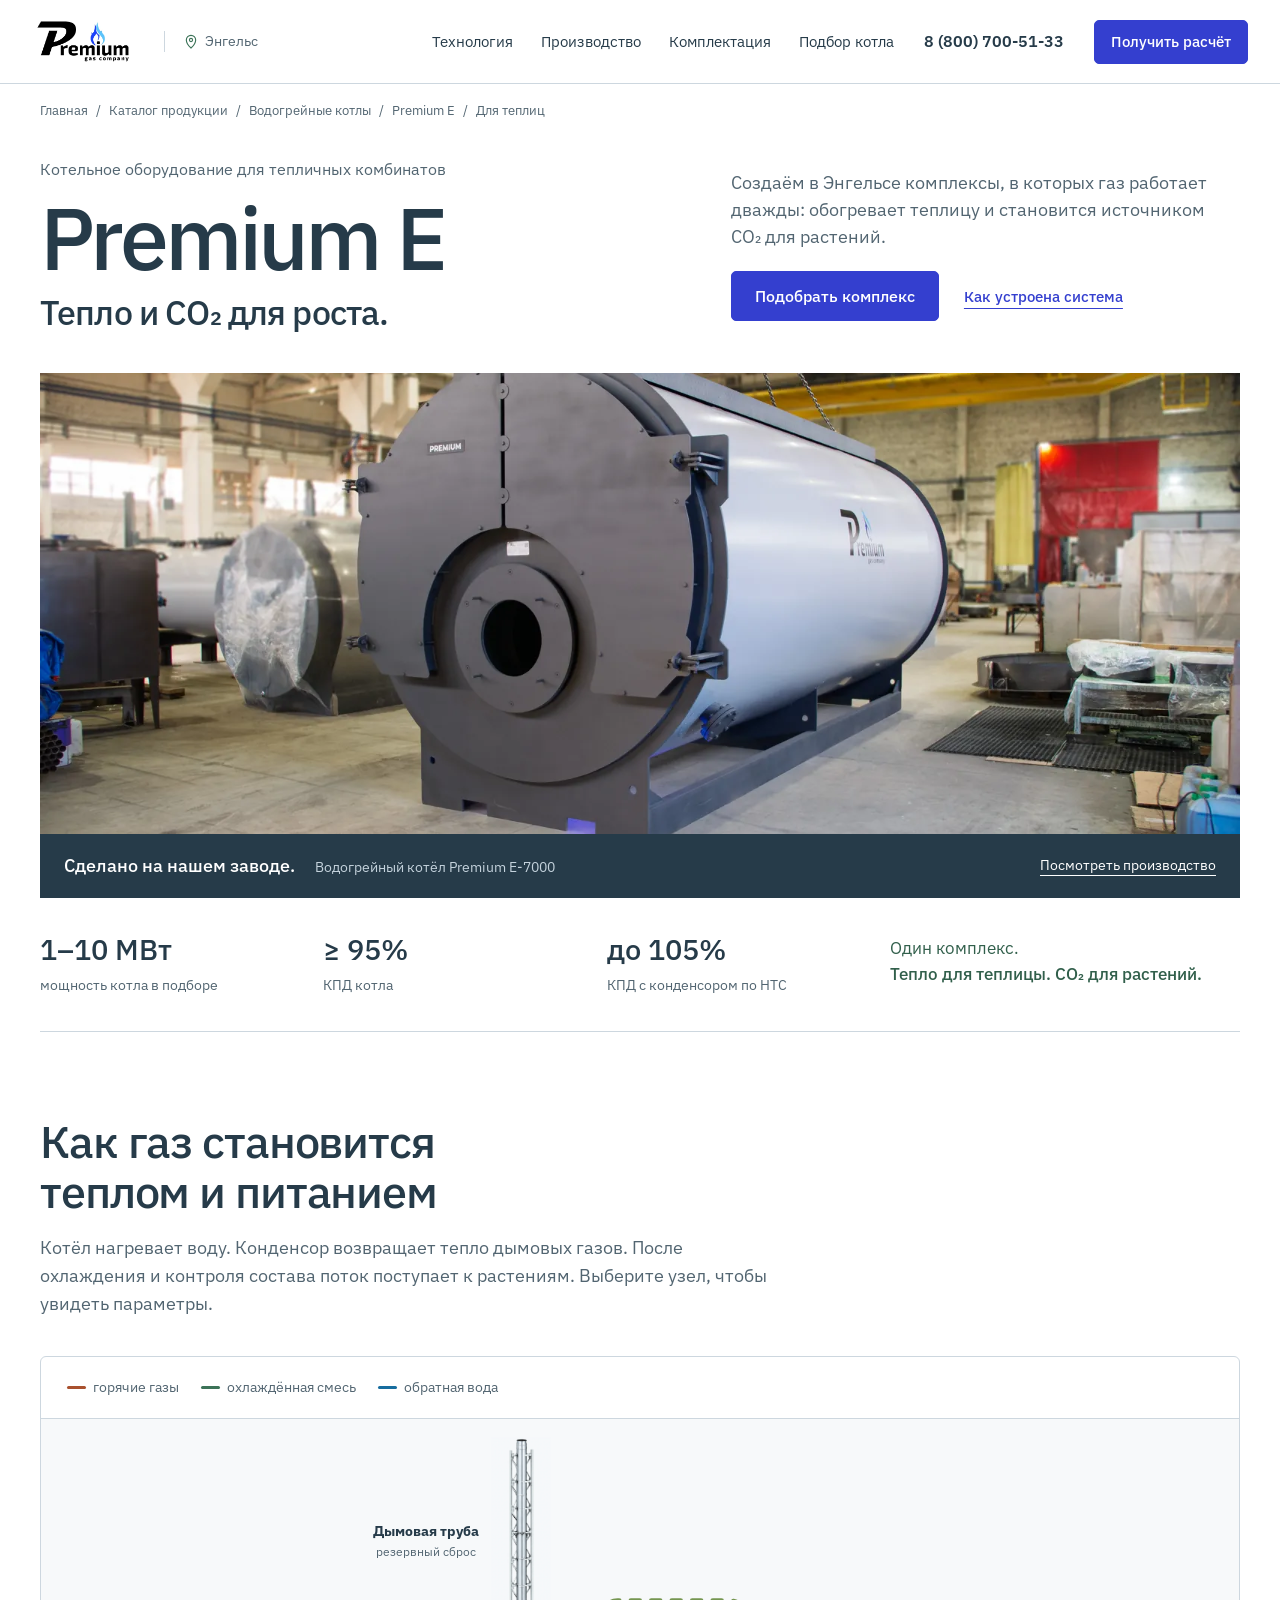
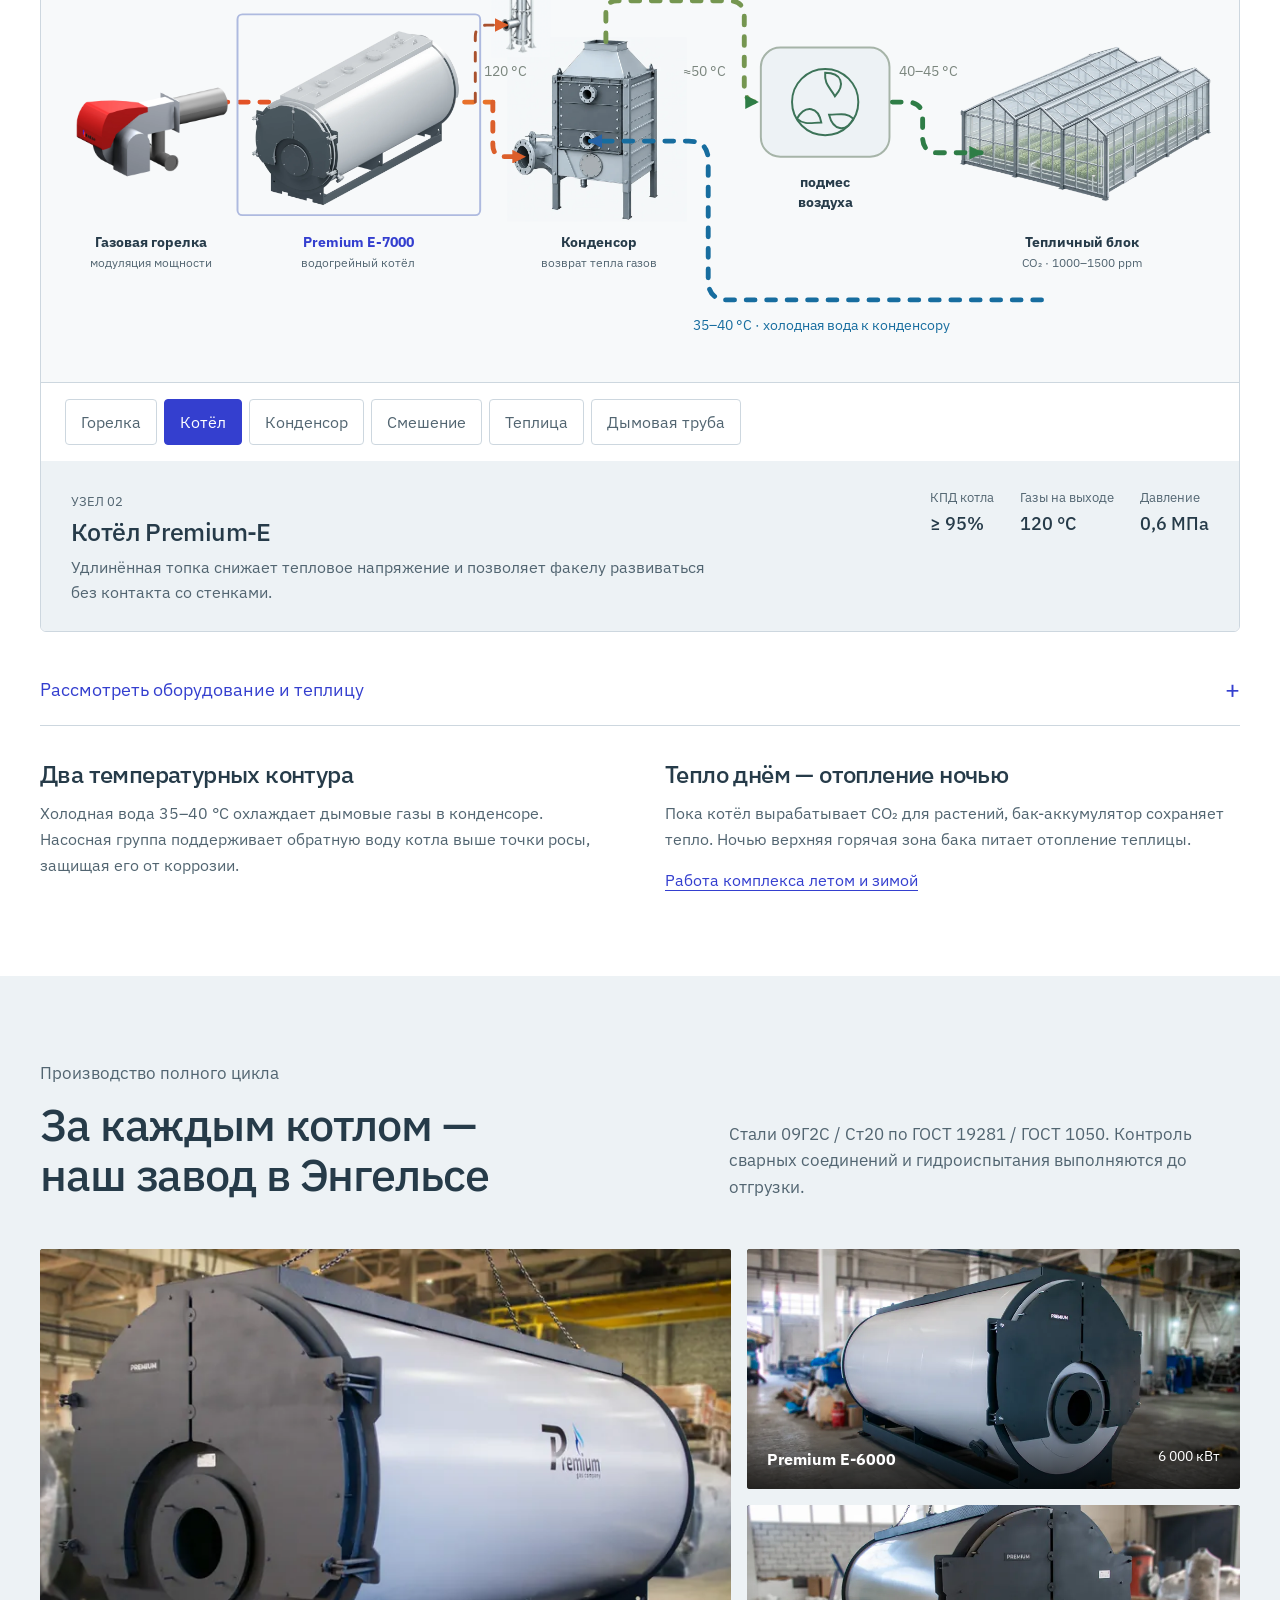
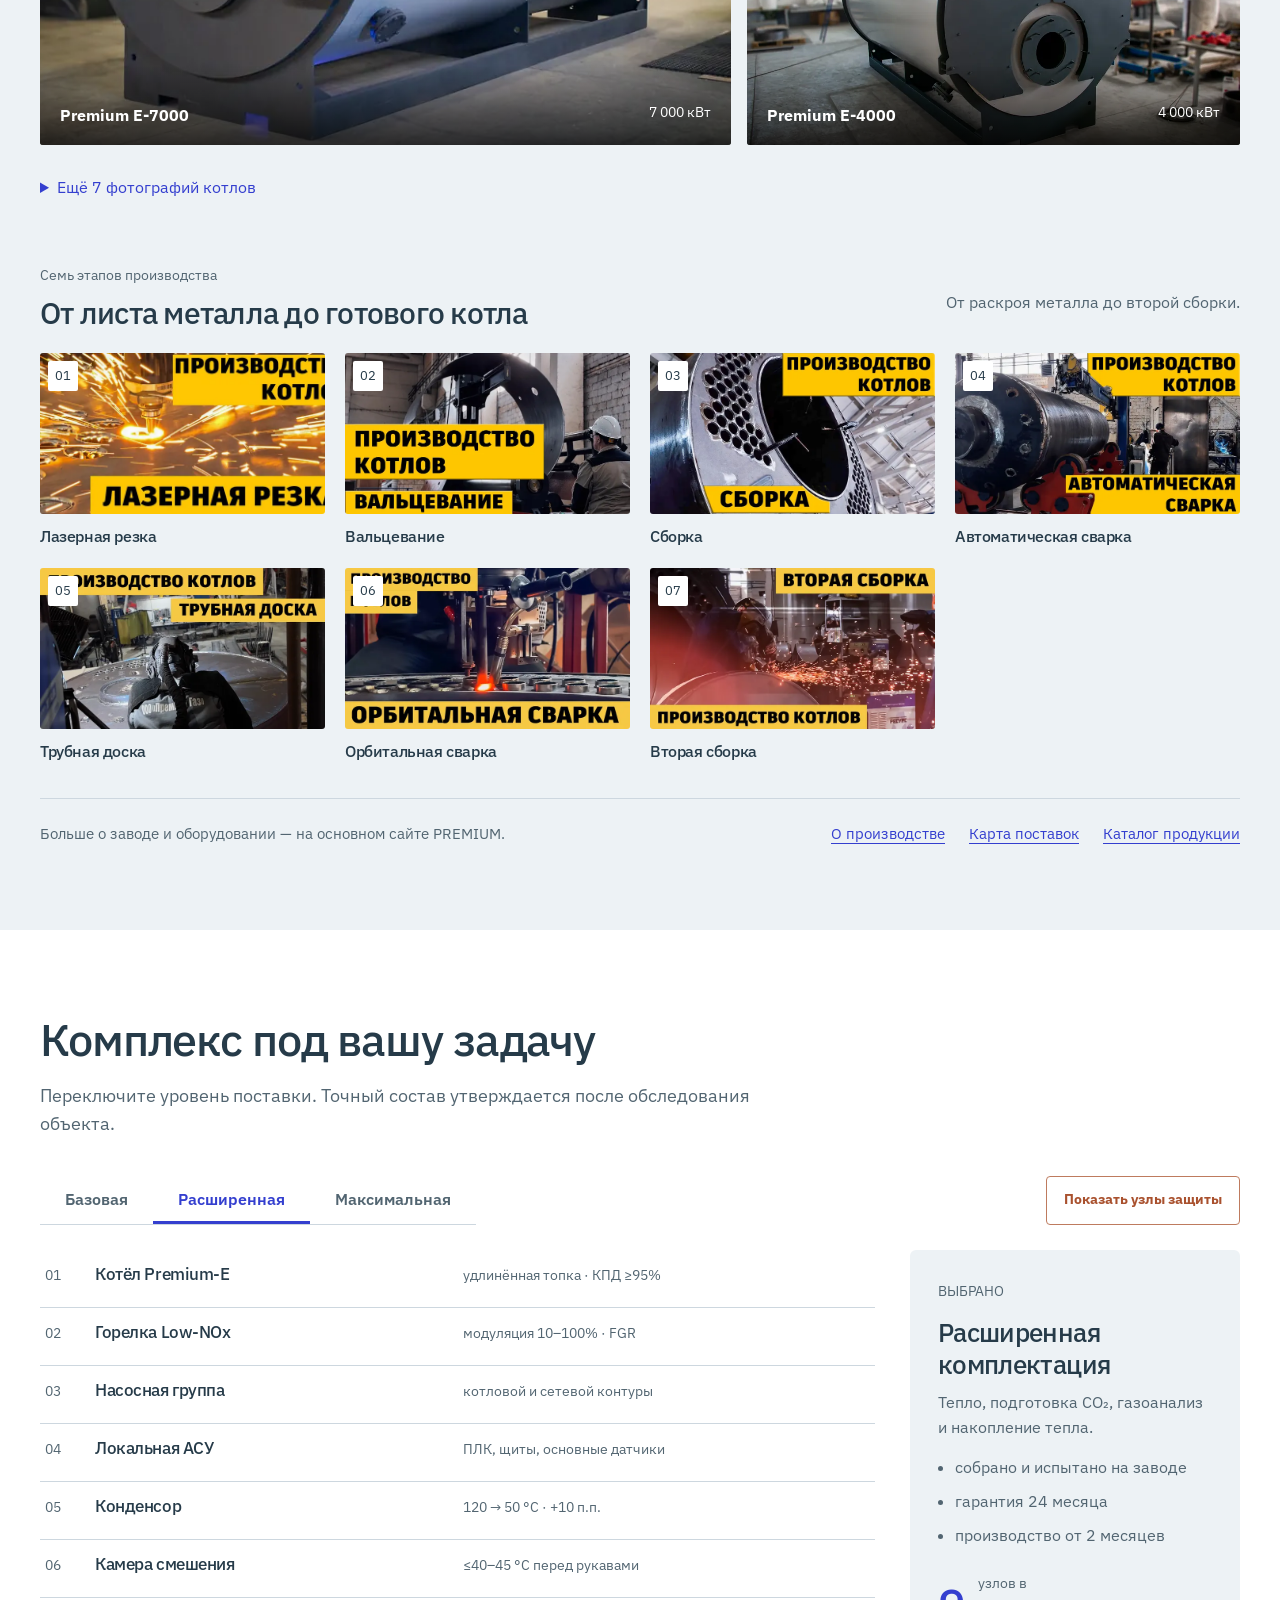
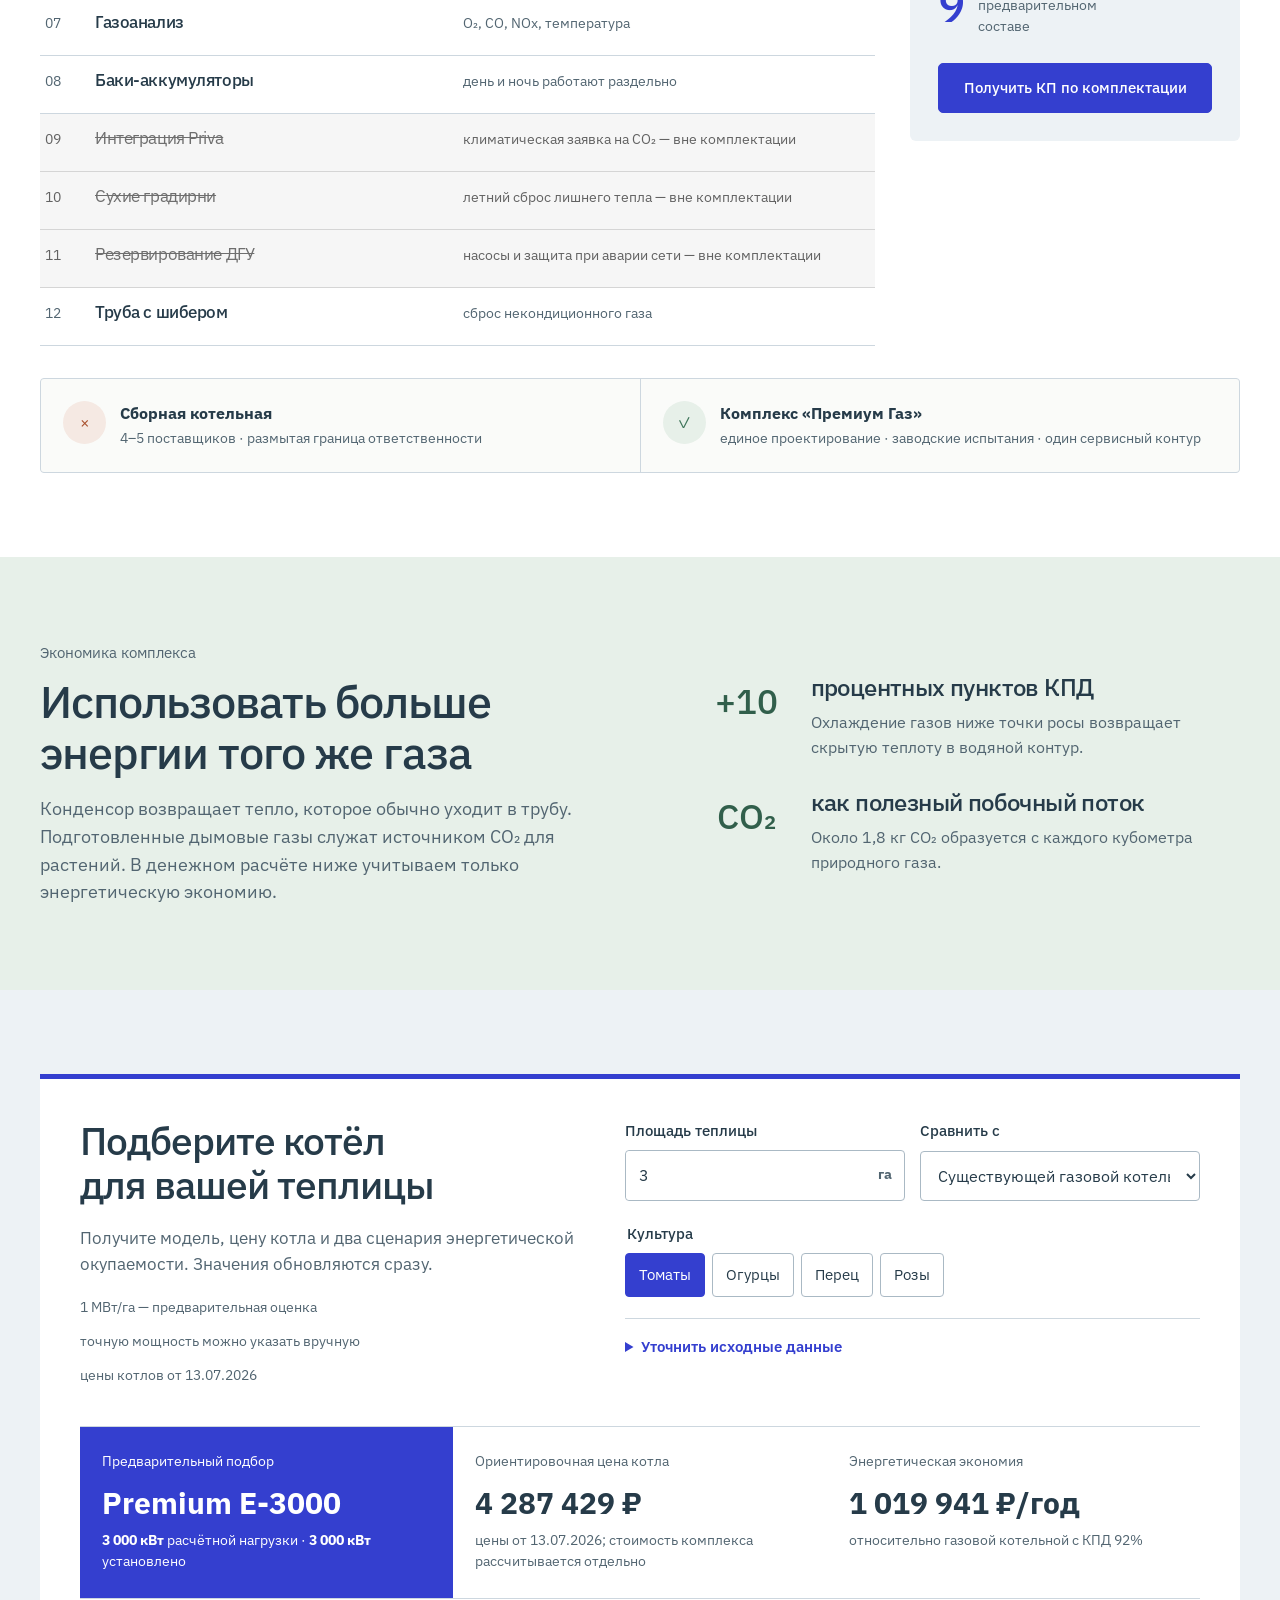
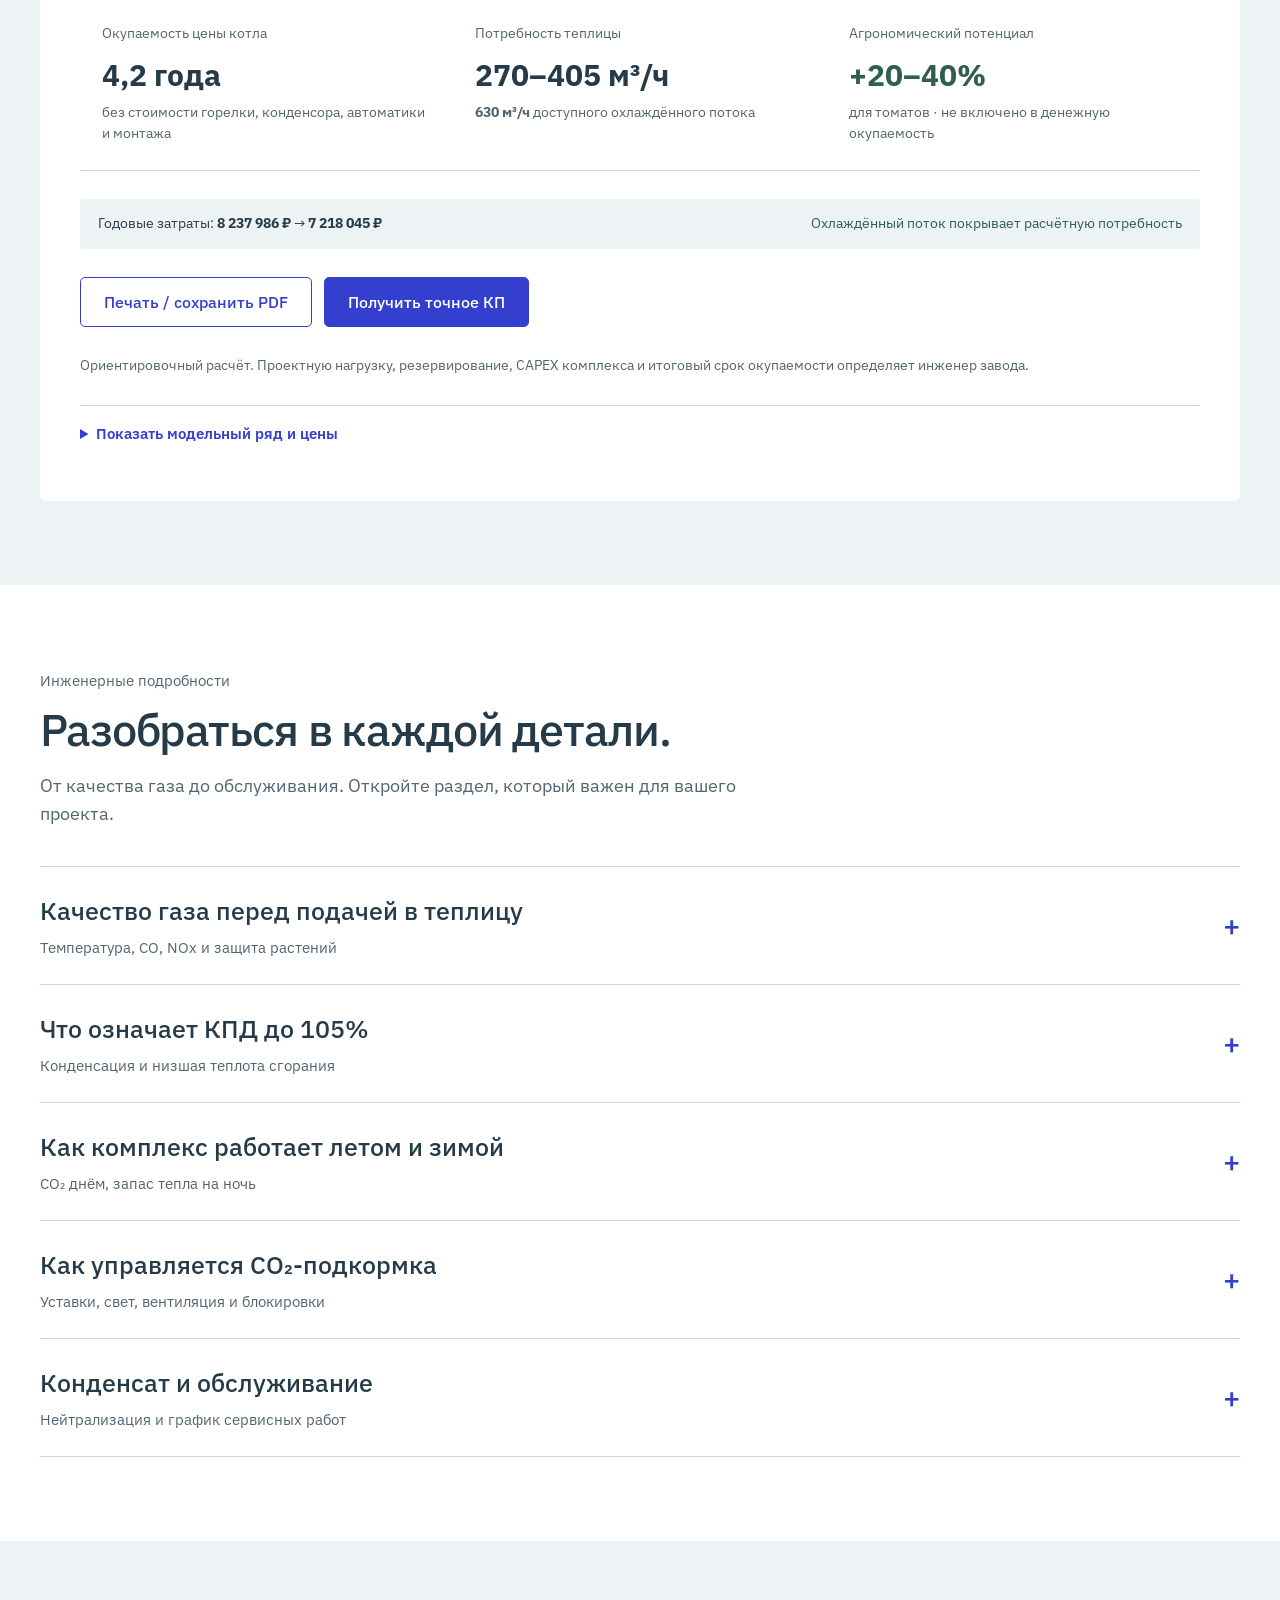
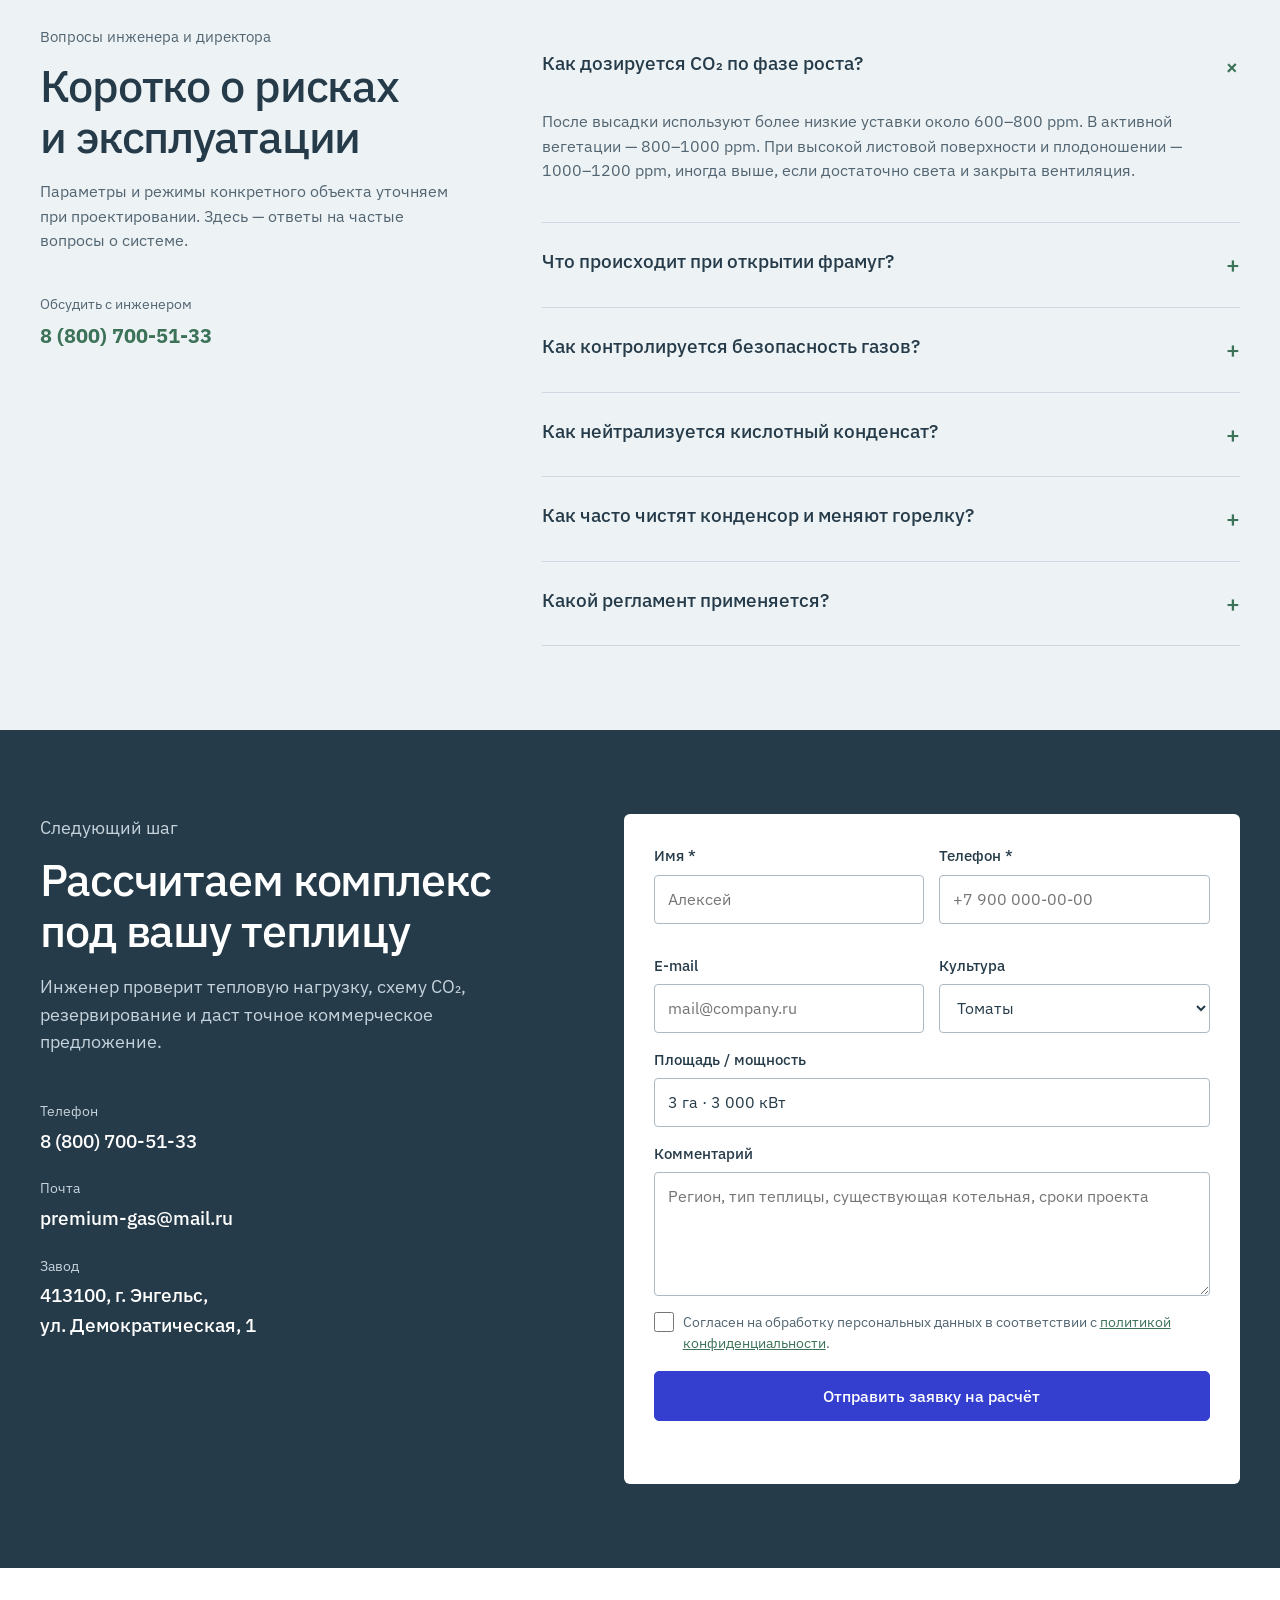
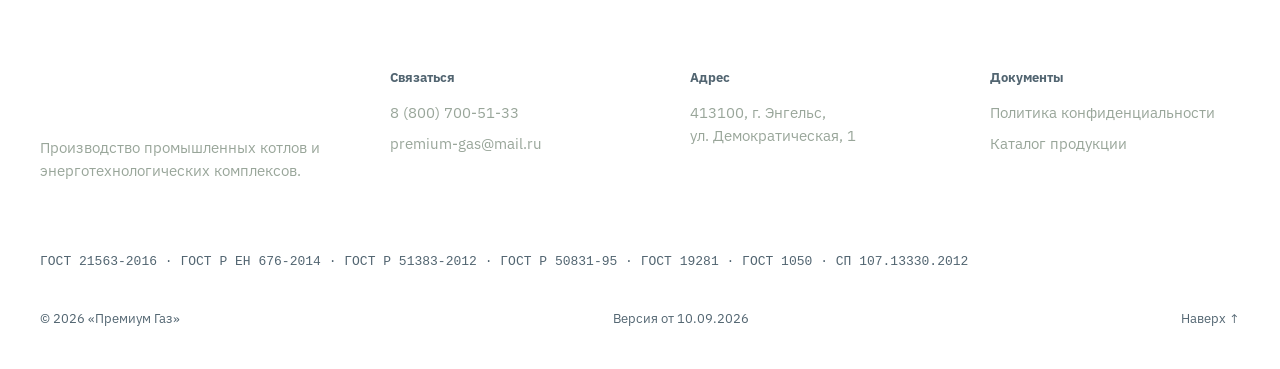
==== commit 0997aa24: "feat: visualize chimney in process scheme v2026.09.10.5 (Codex GPT-6) Replace reserve-discharge icon" ====
--- a/index.html
+++ b/index.html
@@ -17,11 +17,11 @@
   <link rel="preconnect" href="https://fonts.googleapis.com">
   <link rel="preconnect" href="https://fonts.gstatic.com" crossorigin>
   <link href="https://fonts.googleapis.com/css2?family=IBM+Plex+Sans:wght@400;450;500;600&amp;display=swap" rel="stylesheet">
-  <link rel="stylesheet" href="styles.css?v=2026.09.10.4">
-  <link rel="stylesheet" href="industrial.css?v=2026.09.10.4">
+  <link rel="stylesheet" href="styles.css?v=2026.09.10.5">
+  <link rel="stylesheet" href="industrial.css?v=2026.09.10.5">
   <meta name="theme-color" content="#263b49">
-  <meta name="application-version" content="2026.09.10.4">
-  <script src="script.js?v=2026.09.10.4" defer></script>
+  <meta name="application-version" content="2026.09.10.5">
+  <script src="script.js?v=2026.09.10.5" defer></script>
 </head>
 <body id="top">
   <a class="skip-link" href="#main">К содержанию</a>
@@ -109,18 +109,19 @@
             <span><i class="legend-water"></i> обратная вода</span>
           </div>
           <div class="scheme-scroll" tabindex="0" aria-label="Технологическая схема комплекса, доступна горизонтальная прокрутка">
-            <svg class="process-svg" viewBox="0 0 1180 460" role="group" aria-labelledby="process-title process-desc">
+            <svg class="process-svg" viewBox="0 0 1180 540" role="group" aria-labelledby="process-title process-desc">
               <title id="process-title">Схема тепличного комплекса Premium-E</title>
-              <desc id="process-desc">Горелка и котёл показаны по моделям оборудования, конденсор и многопролётная теплица — схематично по чертежу и фотографиям. Дымовые газы охлаждаются в конденсоре и после подмеса воздуха поступают к теплице. Холодная вода поступает в конденсор; обратка котла защищена отдельной насосной группой. Масштаб оборудования условный.</desc>
+              <desc id="process-desc">Горелка и котёл показаны по моделям оборудования, конденсор, теплица и дымовая труба — схематично по чертежу и фотографиям. Дымовые газы охлаждаются в конденсоре и после подмеса воздуха поступают к теплице. Отдельная ветка ведёт от котла к дымовой трубе для резервного сброса. Холодная вода поступает в конденсор; обратка котла защищена отдельной насосной группой. Масштаб оборудования условный.</desc>
               <defs>
                 <clipPath id="condenser-viewport"><rect x="454" y="115" width="184" height="210"/></clipPath>
+                <clipPath id="chimney-viewport"><rect x="438" y="-80" width="60" height="226"/></clipPath>
                 <marker id="arrow-heat" markerUnits="userSpaceOnUse" markerWidth="14" markerHeight="14" refX="12" refY="7" orient="auto"><path d="M0 0 14 7 0 14Z" fill="#dc5f2b"/></marker>
                 <marker id="arrow-green" markerUnits="userSpaceOnUse" markerWidth="14" markerHeight="14" refX="12" refY="7" orient="auto"><path d="M0 0 14 7 0 14Z" fill="#2e7d46"/></marker>
                 <marker id="arrow-water" markerUnits="userSpaceOnUse" markerWidth="14" markerHeight="14" refX="12" refY="7" orient="auto"><path d="M0 0 14 7 0 14Z" fill="#2563a8"/></marker>
                 <linearGradient id="gas-gradient" gradientUnits="userSpaceOnUse" x1="116" y1="192" x2="1008" y2="192"><stop offset="0" stop-color="#e14925"/><stop offset=".55" stop-color="#ed8b2e"/><stop offset="1" stop-color="#2e7d46"/></linearGradient>
               </defs>
+              <g transform="translate(0 80)">
               <path class="flow flow-gas" d="M116 192H439" stroke="url(#gas-gradient)"/>
-              <path class="flow flow-stack" d="M421 192V100" marker-end="url(#arrow-heat)"/>
               <g class="process-node equipment-node" data-node="burner" tabindex="0" role="button" aria-label="Газовая горелка" aria-pressed="false">
                 <rect class="model-hit" x="8" y="133" width="162" height="176" rx="5"/>
                 <image href="assets/scheme/burner-rs610.webp" x="0" y="136" width="175" height="165" preserveAspectRatio="xMidYMid meet"/>
@@ -150,12 +151,14 @@
                 <text x="1044" y="341">Тепличный блок</text>
                 <text class="model-caption" x="1044" y="361">CO₂ · 1000–1500 ppm</text>
               </g>
-              <g class="process-node stack-node" data-node="stack" tabindex="0" role="button" aria-label="Дымовая труба с шибером">
-                <path d="M384 94h72l-7-72h-58Z"/>
-                <path class="smoke" d="M406 14c-12-16 15-20 2-34m25 34c-12-16 15-20 2-34"/>
-                <text x="301" y="65">резервный сброс</text>
+              <g class="process-node equipment-node stack-node" data-node="stack" tabindex="0" role="button" aria-label="Дымовая труба — резервный сброс" aria-pressed="false">
+                <image href="assets/scheme/chimney.webp" x="411" y="-80" width="115" height="226" preserveAspectRatio="xMidYMid meet" clip-path="url(#chimney-viewport)"/>
+                <rect class="model-hit" x="432" y="-77" width="72" height="222" rx="5"/>
+                <text x="370" y="22">Дымовая труба</text>
+                <text class="model-caption" x="370" y="42">резервный сброс</text>
               </g>
               <g class="scheme-connections" aria-hidden="true">
+                <path class="flow flow-stack" d="M421 192V125Q421 113 433 113H453" marker-end="url(#arrow-heat)"/>
                 <path class="flow" d="M439 192V236Q439 248 451 248H471" stroke="#dc5f2b" marker-end="url(#arrow-heat)"/>
                 <path class="flow" d="M555 130V100Q555 88 567 88H681Q697 88 697 104V176Q697 192 710 192" stroke="#759650" marker-end="url(#arrow-green)"/>
                 <path class="flow" d="M849 192H864Q880 192 880 208V228Q880 244 896 244H940" stroke="#2e7d46" marker-end="url(#arrow-green)"/>
@@ -167,6 +170,7 @@
                 <text x="856" y="165">40–45 °C</text>
               </g>
               <text class="water-label" x="644" y="426">35–40 °C · холодная вода к конденсору</text>
+              </g>
             </svg>
           </div>
           <div class="process-controls" role="group" aria-label="Узлы комплекса">
@@ -175,7 +179,7 @@
             <button type="button" data-node="condenser" aria-pressed="false">Конденсор</button>
             <button type="button" data-node="mixer" aria-pressed="false">Смешение</button>
             <button type="button" data-node="greenhouse" aria-pressed="false">Теплица</button>
-            <button type="button" data-node="stack" aria-pressed="false">Защитный сброс</button>
+            <button type="button" data-node="stack" aria-pressed="false">Дымовая труба</button>
           </div>
           <aside class="node-detail" id="process-detail" aria-live="polite">
             <div><span class="node-kicker mono">УЗЕЛ 02</span><h3>Котёл Premium-E</h3><p>Удлинённая топка снижает тепловое напряжение и позволяет факелу развиваться без контакта со стенками.</p></div>
@@ -189,6 +193,7 @@
             <figure><img src="assets/scheme/burner-rs610.webp" width="1000" height="700" loading="lazy" alt="Объёмный вид газовой горелки: вентилятор, привод и огневая голова"><figcaption><strong>Газовая горелка</strong><span>Подача воздуха и топлива, управление горением</span></figcaption></figure>
             <figure><img src="assets/scheme/condenser.webp" width="1000" height="699" loading="lazy" alt="Схематичный объёмный вид конденсора: корпус на опорах, верхний газовый выход, боковой вход и фланцы теплообменника"><figcaption><strong>Газовый конденсор</strong><span>Теплообменник, газовый тракт и доступ для обслуживания</span></figcaption></figure>
             <figure><img src="assets/scheme/greenhouse.webp" width="1000" height="667" loading="lazy" alt="Схематичный объёмный вид многопролётной стеклянной теплицы: металлический каркас, двускатные кровли и ряды растений"><figcaption><strong>Тепличный блок</strong><span>Стеклянные пролёты, ряды растений и прикорневая подача CO₂</span></figcaption></figure>
+            <figure class="equipment-view-chimney"><img src="assets/scheme/chimney.webp" width="600" height="1178" loading="lazy" alt="Схематичный объёмный вид дымовой трубы: стальной ствол, решётчатая опорная ферма, крепления и боковой газоход"><figcaption><strong>Дымовая труба</strong><span>Стальной ствол на опорной ферме. Секционные соединения и боковой газоход.</span><span>Отвод дымовых газов в атмосферу по резервной ветке.</span></figcaption></figure>
           </div>
           <p class="equipment-scale-note">На схеме показан принцип работы. Масштаб и взаимное расположение оборудования условные. Горелку подбираем под мощность котла и режим работы комплекса.</p>
         </details>
--- a/industrial.css
+++ b/industrial.css
@@ -1,4 +1,4 @@
-/* PREMIUM greenhouse edition 2026.09.10.4. Art direction: factory / technology.
+/* PREMIUM greenhouse edition 2026.09.10.5. Art direction: factory / technology.
    Authored by OpenAI Codex (GPT-6). Base interactive and print contracts: styles.css. */
 :root { --bg:#edf2f5; --surface:#fff; --ink:#263b49; --muted:#526571; --line:#cdd7df; --green:#315f4b; --green-2:#3c7358; --green-3:#c5e0d0; --green-soft:#e7f0e9; --heat:#a9512e; --heat-soft:#f5e9e3; --water:#176d9f; --dark:#263b49; --radius:6px; --shadow:none; --max:1320px; --brand-blue:#343fcf; }
 body { font-family:'IBM Plex Sans',Arial,sans-serif; background:#fff; overflow-x:clip; }
@@ -92,12 +92,15 @@
 .equipment-views img { display:block; width:100%; height:auto; aspect-ratio:10/7; object-fit:contain; }
 .equipment-views figcaption { display:grid; gap:6px; font-size:15px; color:var(--muted); }
 .equipment-views figcaption strong { font-size:20px; color:var(--ink); font-weight:500; }
+.equipment-view-chimney { grid-column:1/-1; display:grid; grid-template-columns:1fr 1fr; align-items:center; gap:30px; border-top:1px solid var(--line); padding-top:28px; }
+.equipment-view-chimney img { height:520px; aspect-ratio:auto; }
 .equipment-scale-note { margin:16px 0 22px; font-size:14px; color:var(--muted); }
 .scheme-explanation { display:grid; grid-template-columns:1fr 1fr; gap:50px; margin-top:34px; }
 .scheme-explanation h3 { margin:0 0 12px; font-size:24px; }
 .scheme-explanation p { margin:0; font-size:16px; color:var(--muted); line-height:1.6; }
 .scheme-explanation a { display:inline-block; margin-top:15px; color:var(--brand-blue); text-decoration:underline; text-underline-offset:4px; }
 @media(max-width:700px) { .equipment-views-grid,.scheme-explanation { grid-template-columns:1fr; gap:28px; } .equipment-views-grid { padding:10px 18px 24px; } }
+@media(max-width:700px) { .equipment-view-chimney { grid-template-columns:1fr; gap:20px; } .equipment-view-chimney img { height:390px; } }
 .process-controls { display:flex; flex-wrap:wrap; gap:7px; padding:16px 24px; border-top:1px solid var(--line); }
 .process-controls button { padding:10px 15px; min-height:44px; border:1px solid var(--line); border-radius:4px; background:#fff; color:var(--muted); cursor:pointer; }
 .process-controls button:hover { border-color:var(--brand-blue); color:var(--brand-blue); }
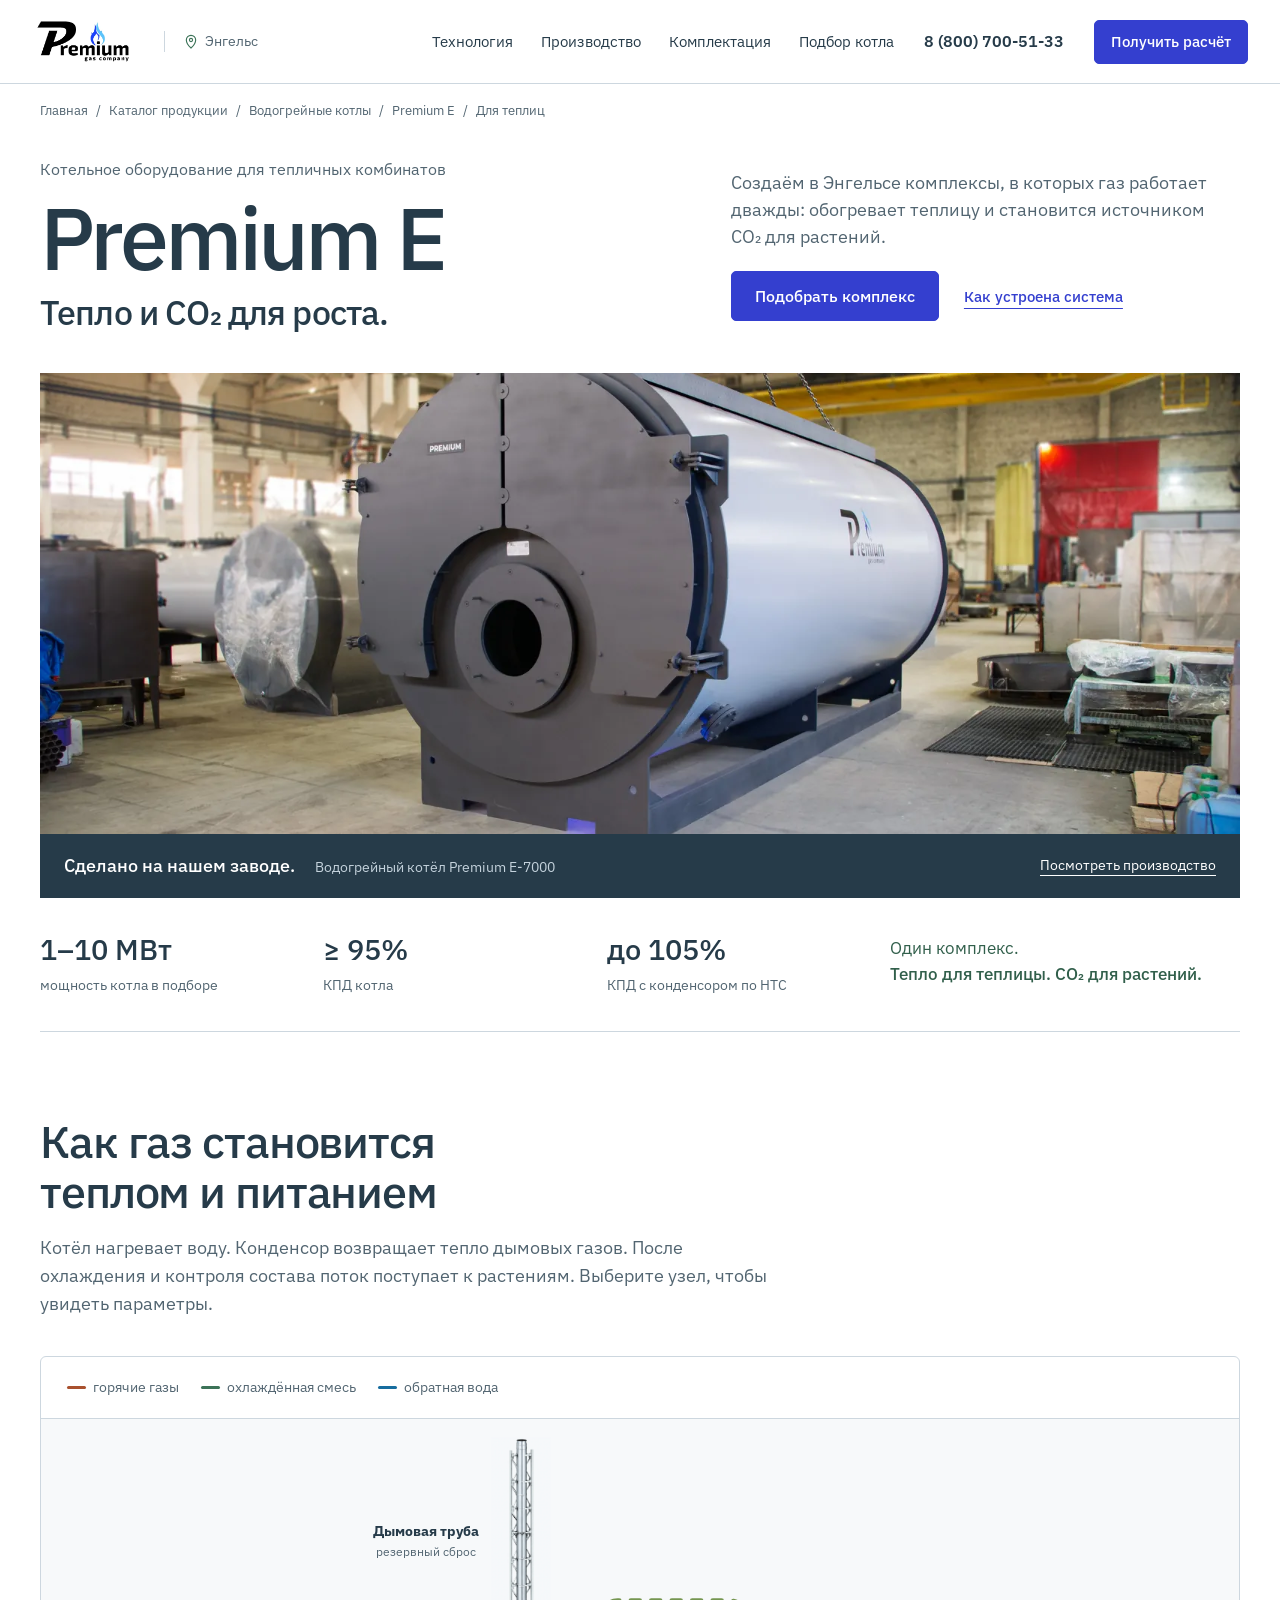
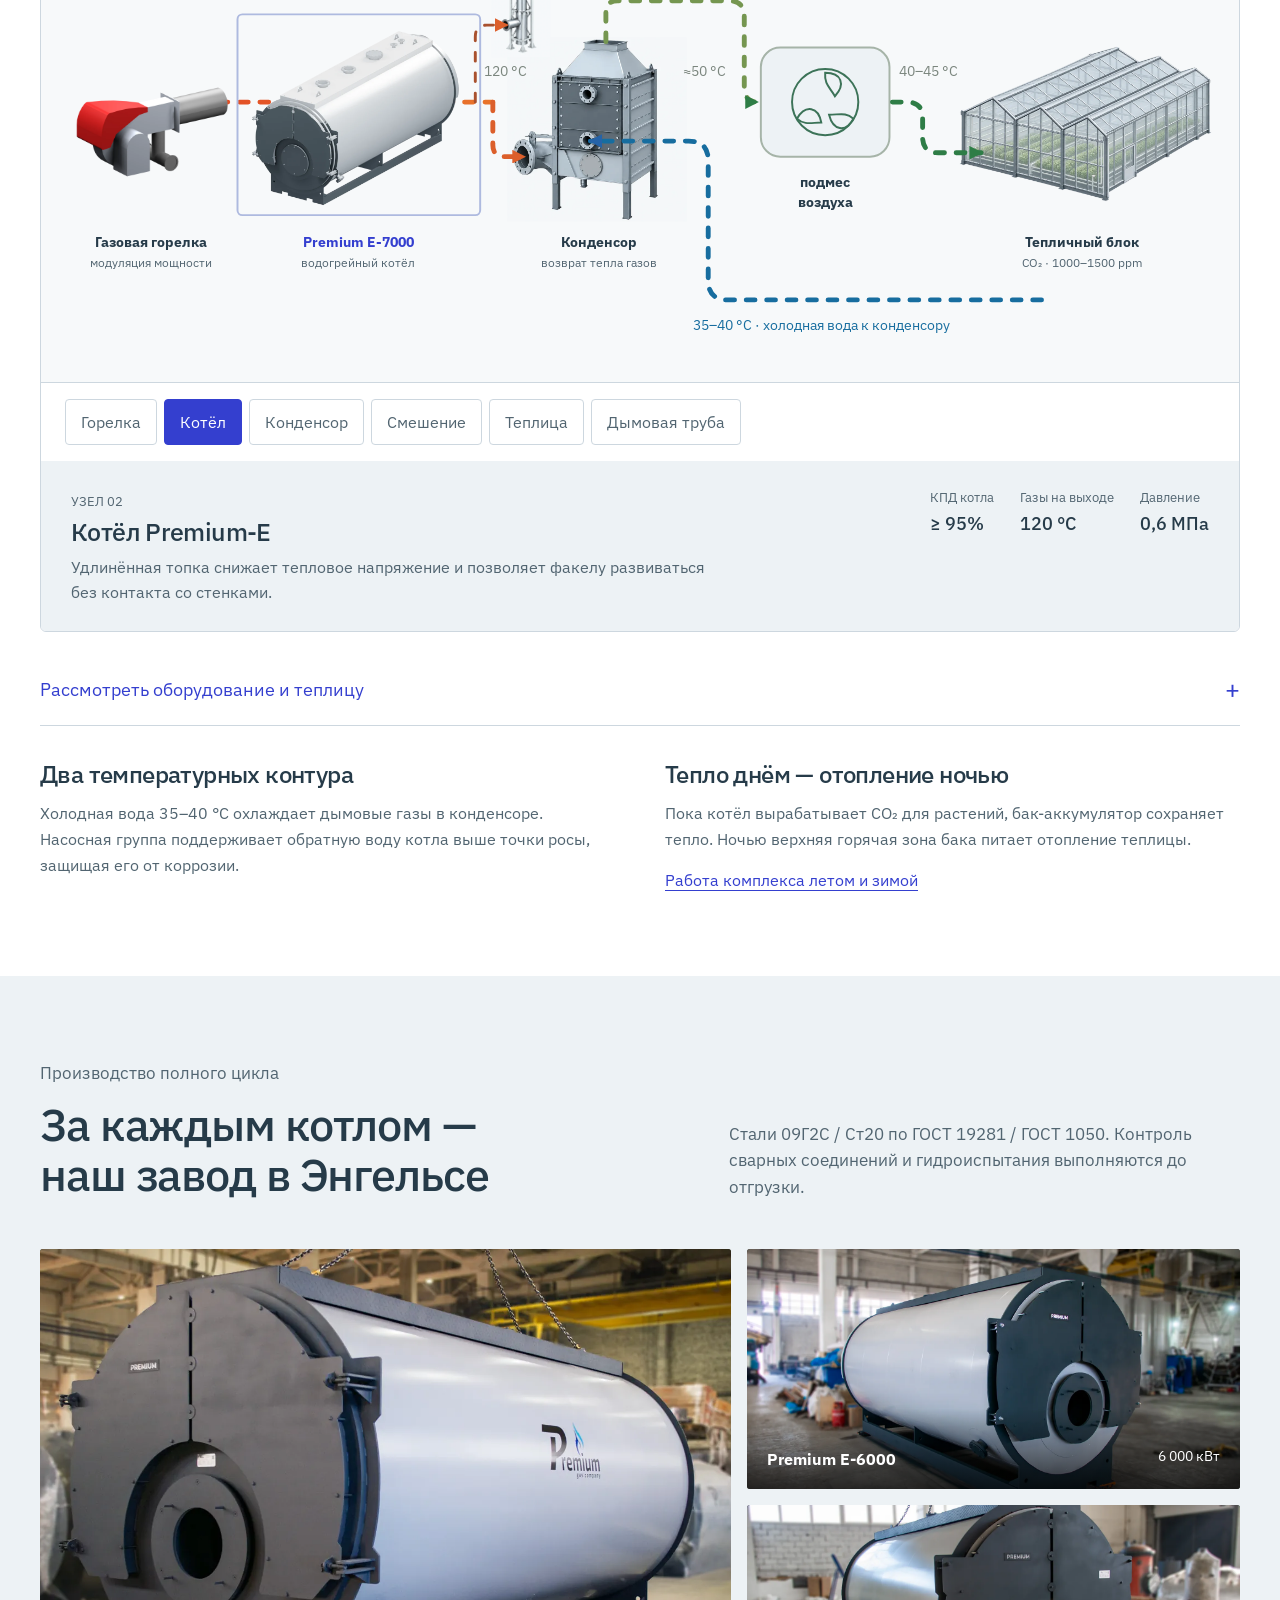
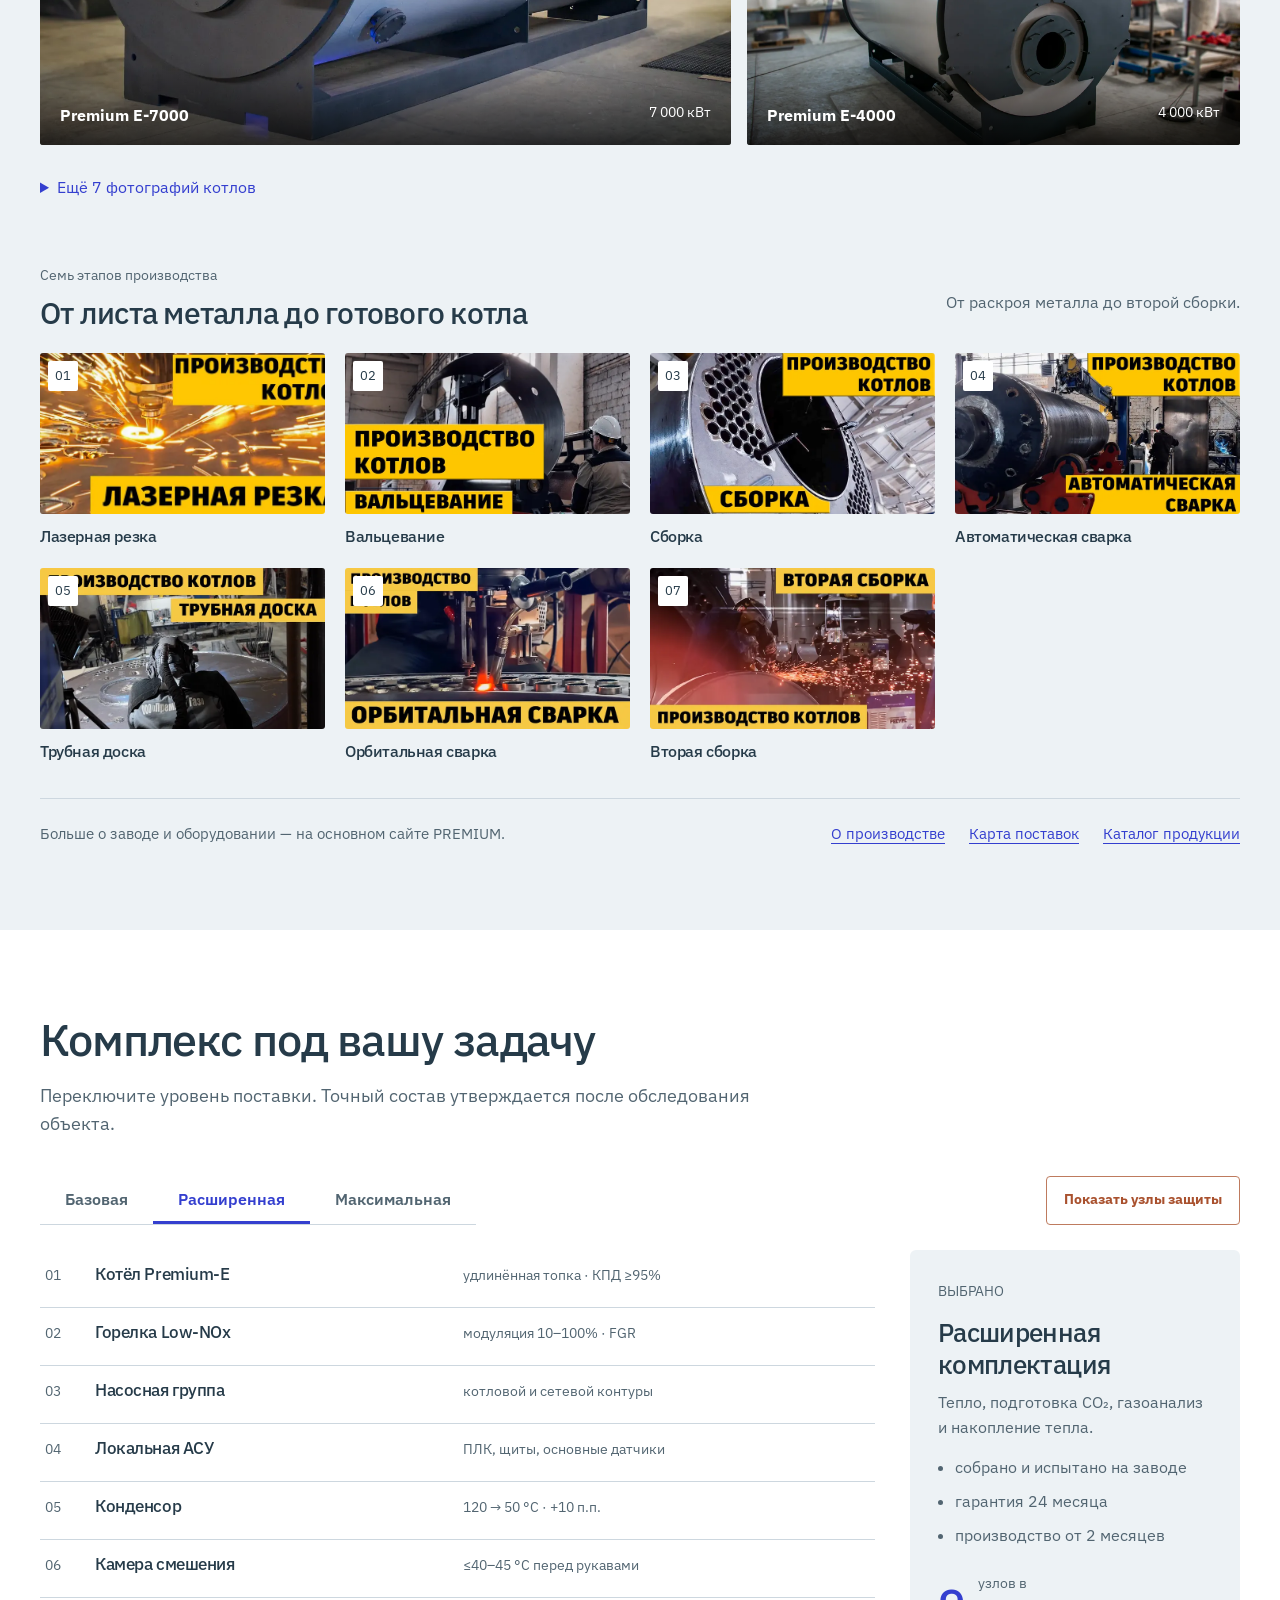
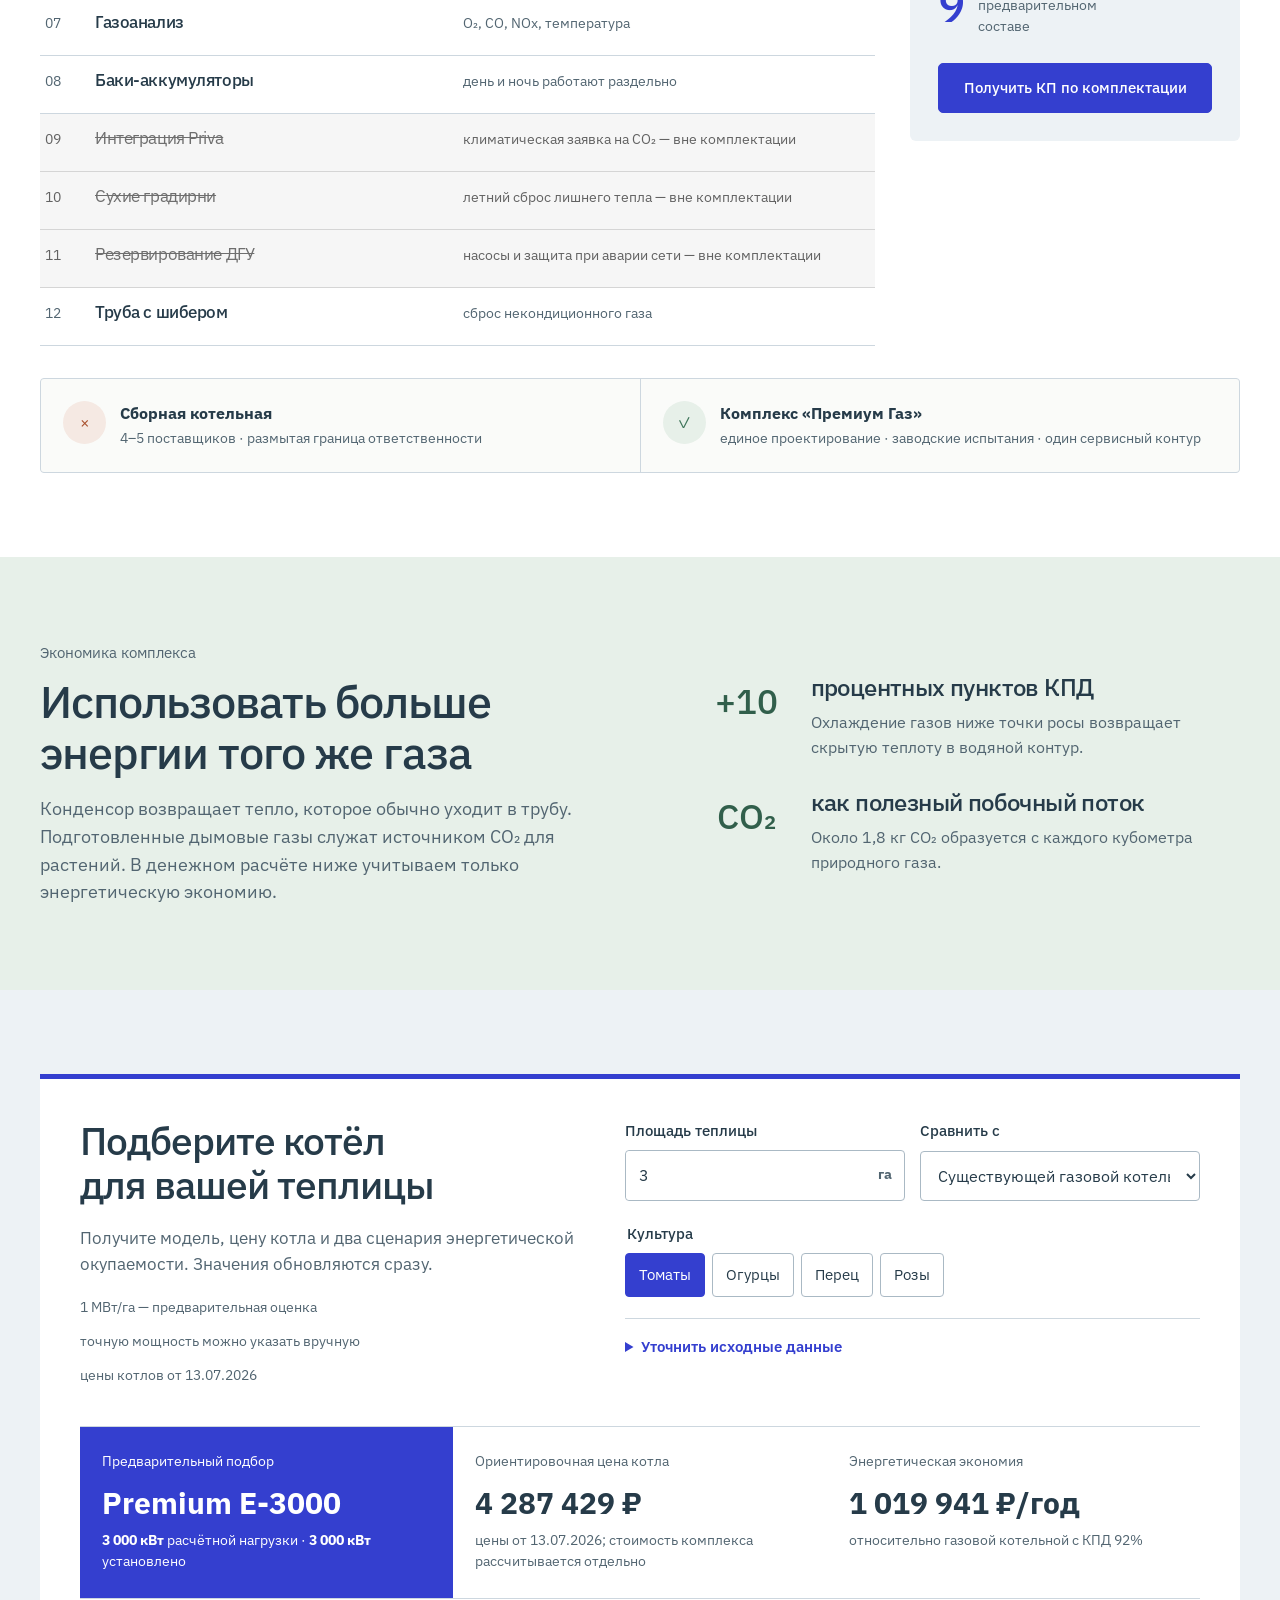
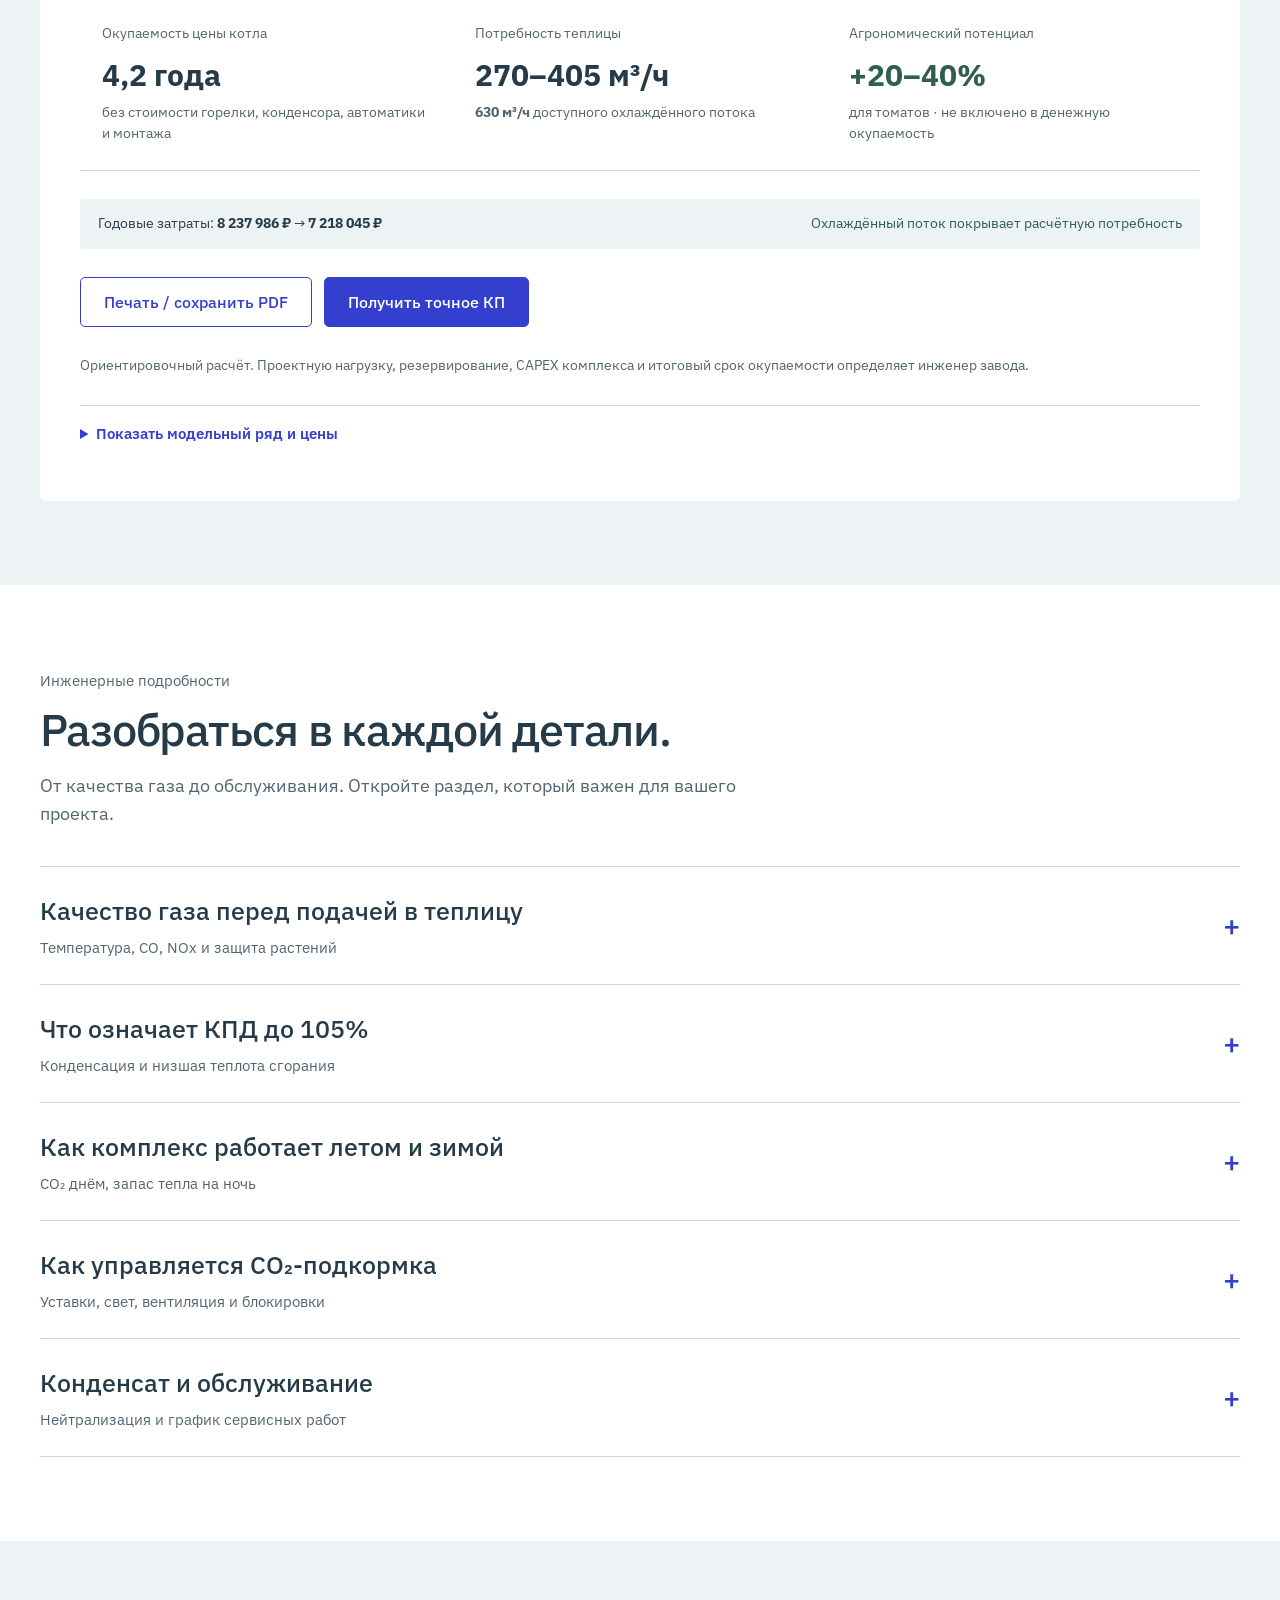
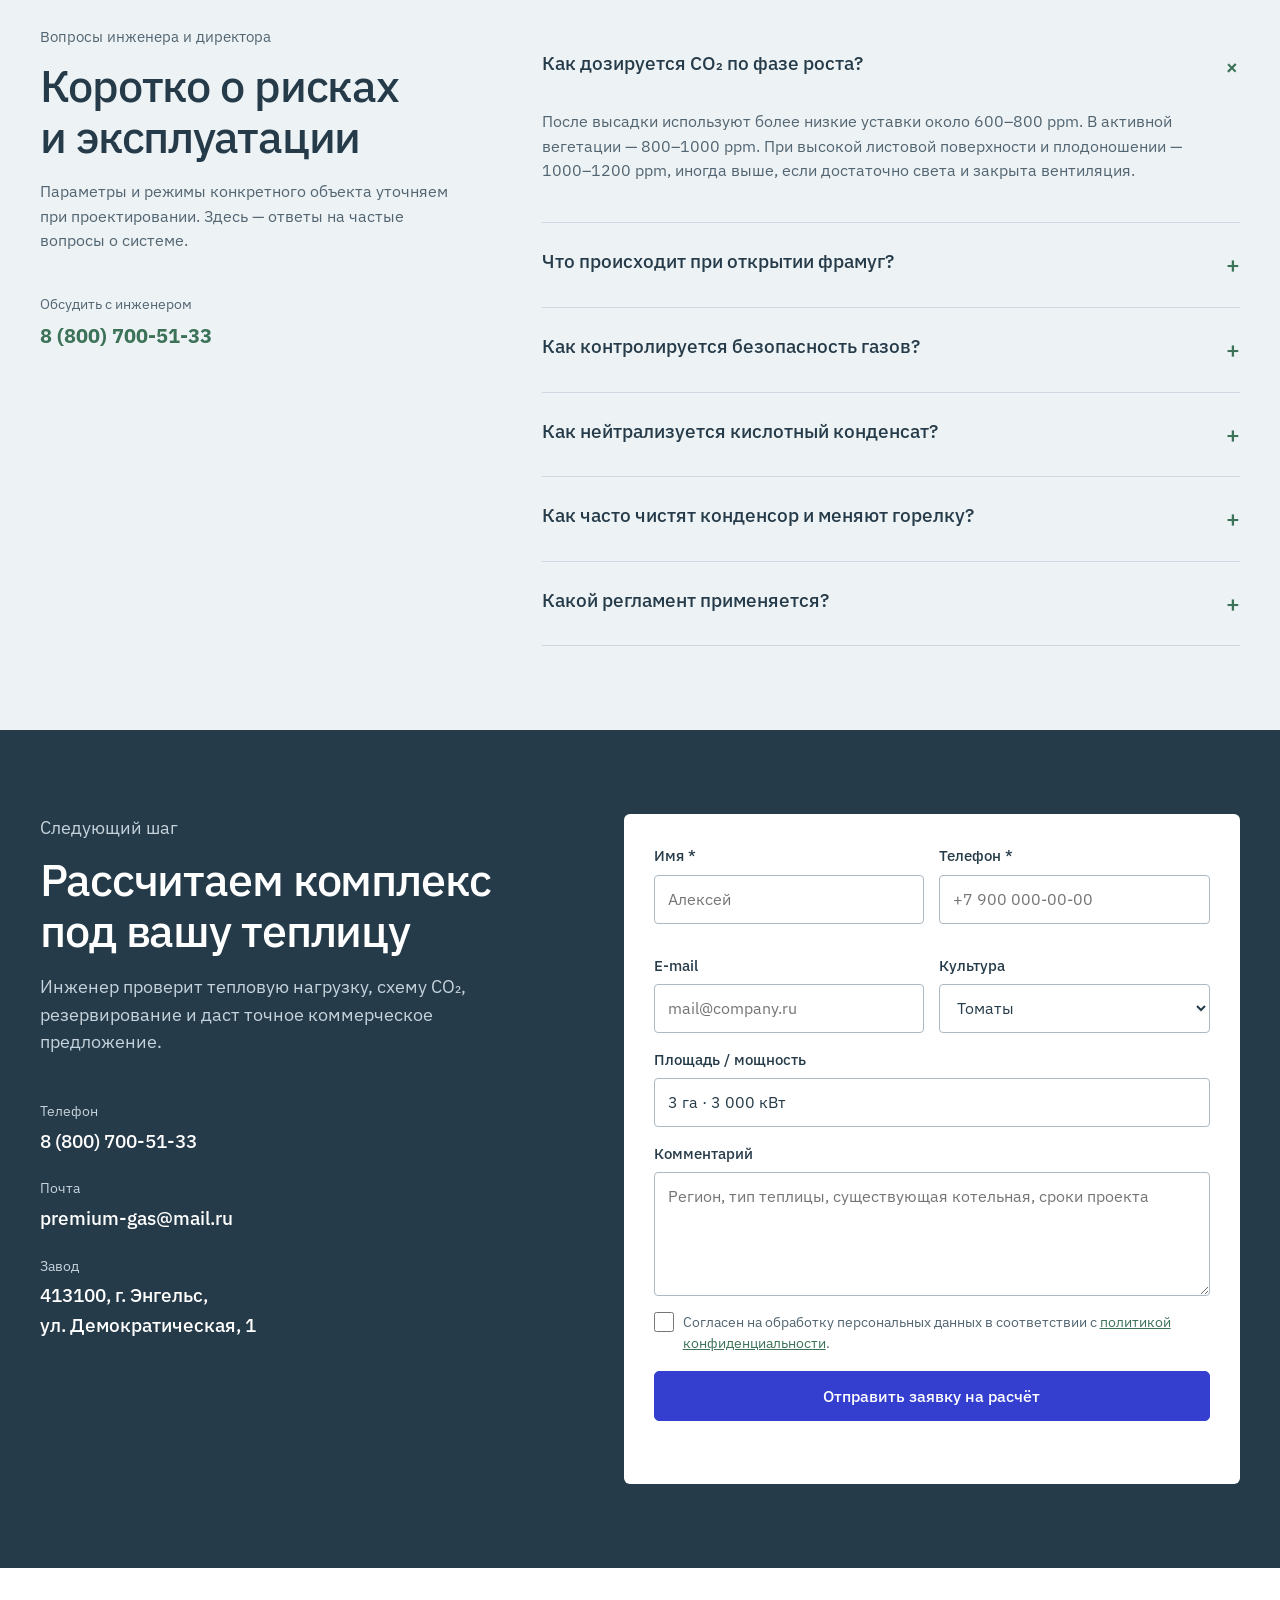
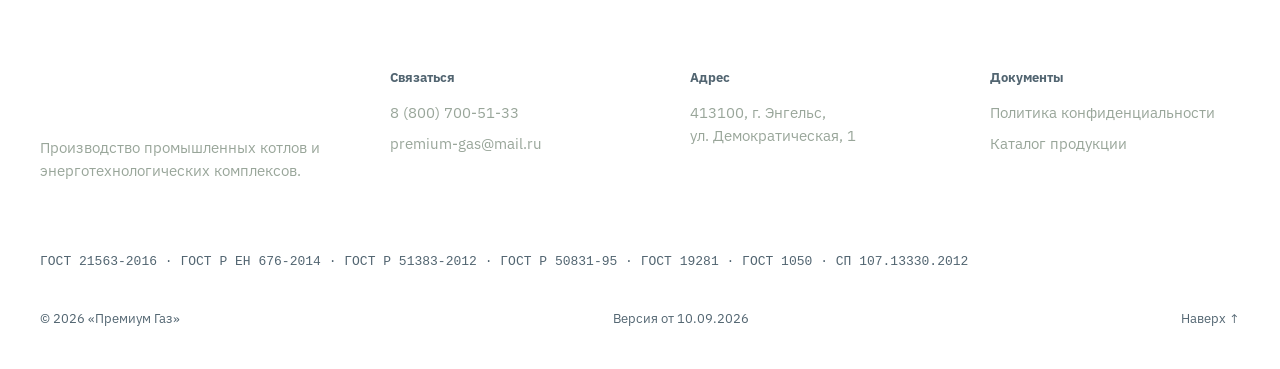
==== commit 61a0d9f4: "fix: clean boiler top and remove burner logo v2026.09.10.6 (Codex GPT-6)" ====
--- a/index.html
+++ b/index.html
@@ -17,11 +17,11 @@
   <link rel="preconnect" href="https://fonts.googleapis.com">
   <link rel="preconnect" href="https://fonts.gstatic.com" crossorigin>
   <link href="https://fonts.googleapis.com/css2?family=IBM+Plex+Sans:wght@400;450;500;600&amp;display=swap" rel="stylesheet">
-  <link rel="stylesheet" href="styles.css?v=2026.09.10.5">
-  <link rel="stylesheet" href="industrial.css?v=2026.09.10.5">
+  <link rel="stylesheet" href="styles.css?v=2026.09.10.6">
+  <link rel="stylesheet" href="industrial.css?v=2026.09.10.6">
   <meta name="theme-color" content="#263b49">
-  <meta name="application-version" content="2026.09.10.5">
-  <script src="script.js?v=2026.09.10.5" defer></script>
+  <meta name="application-version" content="2026.09.10.6">
+  <script src="script.js?v=2026.09.10.6" defer></script>
 </head>
 <body id="top">
   <a class="skip-link" href="#main">К содержанию</a>
@@ -124,13 +124,13 @@
               <path class="flow flow-gas" d="M116 192H439" stroke="url(#gas-gradient)"/>
               <g class="process-node equipment-node" data-node="burner" tabindex="0" role="button" aria-label="Газовая горелка" aria-pressed="false">
                 <rect class="model-hit" x="8" y="133" width="162" height="176" rx="5"/>
-                <image href="assets/scheme/burner-rs610.webp" x="0" y="136" width="175" height="165" preserveAspectRatio="xMidYMid meet"/>
+                <image href="assets/scheme/burner-rs610.webp?v=2026.09.10.6" x="0" y="136" width="175" height="165" preserveAspectRatio="xMidYMid meet"/>
                 <text x="88" y="341">Газовая горелка</text>
                 <text class="model-caption" x="88" y="361">модуляция мощности</text>
               </g>
               <g class="process-node equipment-node is-active" data-node="boiler" tabindex="0" role="button" aria-label="Котёл Premium E-7000" aria-pressed="true">
                 <rect class="model-hit" x="177" y="102" width="249" height="206" rx="5"/>
-                <image href="assets/scheme/boiler-e7000.webp" x="161" y="98" width="278" height="212" preserveAspectRatio="xMidYMid meet"/>
+                <image href="assets/scheme/boiler-e7000.webp?v=2026.09.10.6" x="161" y="98" width="278" height="212" preserveAspectRatio="xMidYMid meet"/>
                 <text x="301" y="341">Premium E-7000</text>
                 <text class="model-caption" x="301" y="361">водогрейный котёл</text>
               </g>
@@ -189,8 +189,8 @@
         <details class="equipment-views">
           <summary>Рассмотреть оборудование и теплицу<span aria-hidden="true">+</span></summary>
           <div class="equipment-views-grid">
-            <figure><img src="assets/scheme/boiler-e7000.webp" width="1000" height="700" loading="lazy" alt="Объёмный вид котла Premium E-7000: корпус, передний торец, патрубки и опоры"><figcaption><strong>Premium E-7000</strong><span>Удлинённая топка, трёхходовой корпус и сервисный доступ</span></figcaption></figure>
-            <figure><img src="assets/scheme/burner-rs610.webp" width="1000" height="700" loading="lazy" alt="Объёмный вид газовой горелки: вентилятор, привод и огневая голова"><figcaption><strong>Газовая горелка</strong><span>Подача воздуха и топлива, управление горением</span></figcaption></figure>
+            <figure><img src="assets/scheme/boiler-e7000.webp?v=2026.09.10.6" width="1000" height="700" loading="lazy" alt="Объёмный вид котла Premium E-7000: корпус, передний торец, патрубки и опоры"><figcaption><strong>Premium E-7000</strong><span>Удлинённая топка, трёхходовой корпус и сервисный доступ</span></figcaption></figure>
+            <figure><img src="assets/scheme/burner-rs610.webp?v=2026.09.10.6" width="1000" height="700" loading="lazy" alt="Объёмный вид газовой горелки: вентилятор, привод и огневая голова"><figcaption><strong>Газовая горелка</strong><span>Подача воздуха и топлива, управление горением</span></figcaption></figure>
             <figure><img src="assets/scheme/condenser.webp" width="1000" height="699" loading="lazy" alt="Схематичный объёмный вид конденсора: корпус на опорах, верхний газовый выход, боковой вход и фланцы теплообменника"><figcaption><strong>Газовый конденсор</strong><span>Теплообменник, газовый тракт и доступ для обслуживания</span></figcaption></figure>
             <figure><img src="assets/scheme/greenhouse.webp" width="1000" height="667" loading="lazy" alt="Схематичный объёмный вид многопролётной стеклянной теплицы: металлический каркас, двускатные кровли и ряды растений"><figcaption><strong>Тепличный блок</strong><span>Стеклянные пролёты, ряды растений и прикорневая подача CO₂</span></figcaption></figure>
             <figure class="equipment-view-chimney"><img src="assets/scheme/chimney.webp" width="600" height="1178" loading="lazy" alt="Схематичный объёмный вид дымовой трубы: стальной ствол, решётчатая опорная ферма, крепления и боковой газоход"><figcaption><strong>Дымовая труба</strong><span>Стальной ствол на опорной ферме. Секционные соединения и боковой газоход.</span><span>Отвод дымовых газов в атмосферу по резервной ветке.</span></figcaption></figure>
--- a/industrial.css
+++ b/industrial.css
@@ -1,4 +1,4 @@
-/* PREMIUM greenhouse edition 2026.09.10.5. Art direction: factory / technology.
+/* PREMIUM greenhouse edition 2026.09.10.6. Art direction: factory / technology.
    Authored by OpenAI Codex (GPT-6). Base interactive and print contracts: styles.css. */
 :root { --bg:#edf2f5; --surface:#fff; --ink:#263b49; --muted:#526571; --line:#cdd7df; --green:#315f4b; --green-2:#3c7358; --green-3:#c5e0d0; --green-soft:#e7f0e9; --heat:#a9512e; --heat-soft:#f5e9e3; --water:#176d9f; --dark:#263b49; --radius:6px; --shadow:none; --max:1320px; --brand-blue:#343fcf; }
 body { font-family:'IBM Plex Sans',Arial,sans-serif; background:#fff; overflow-x:clip; }
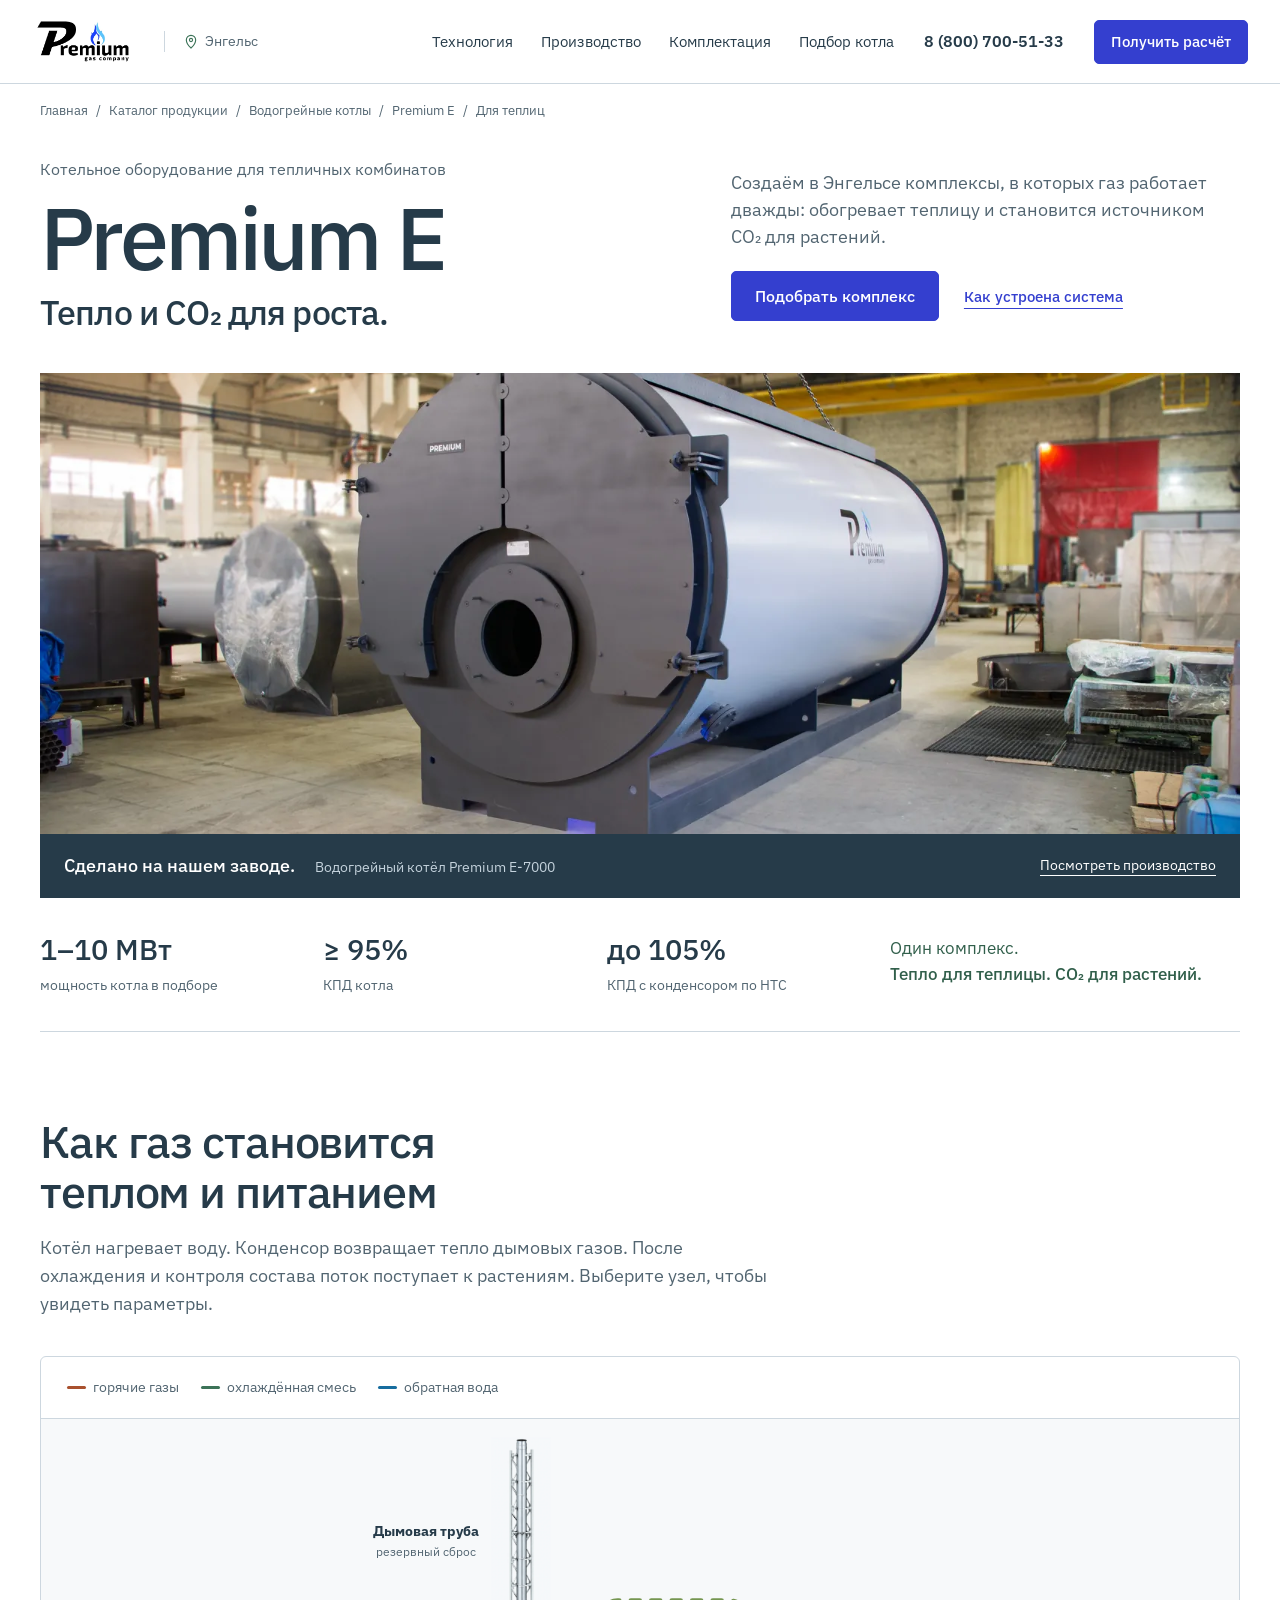
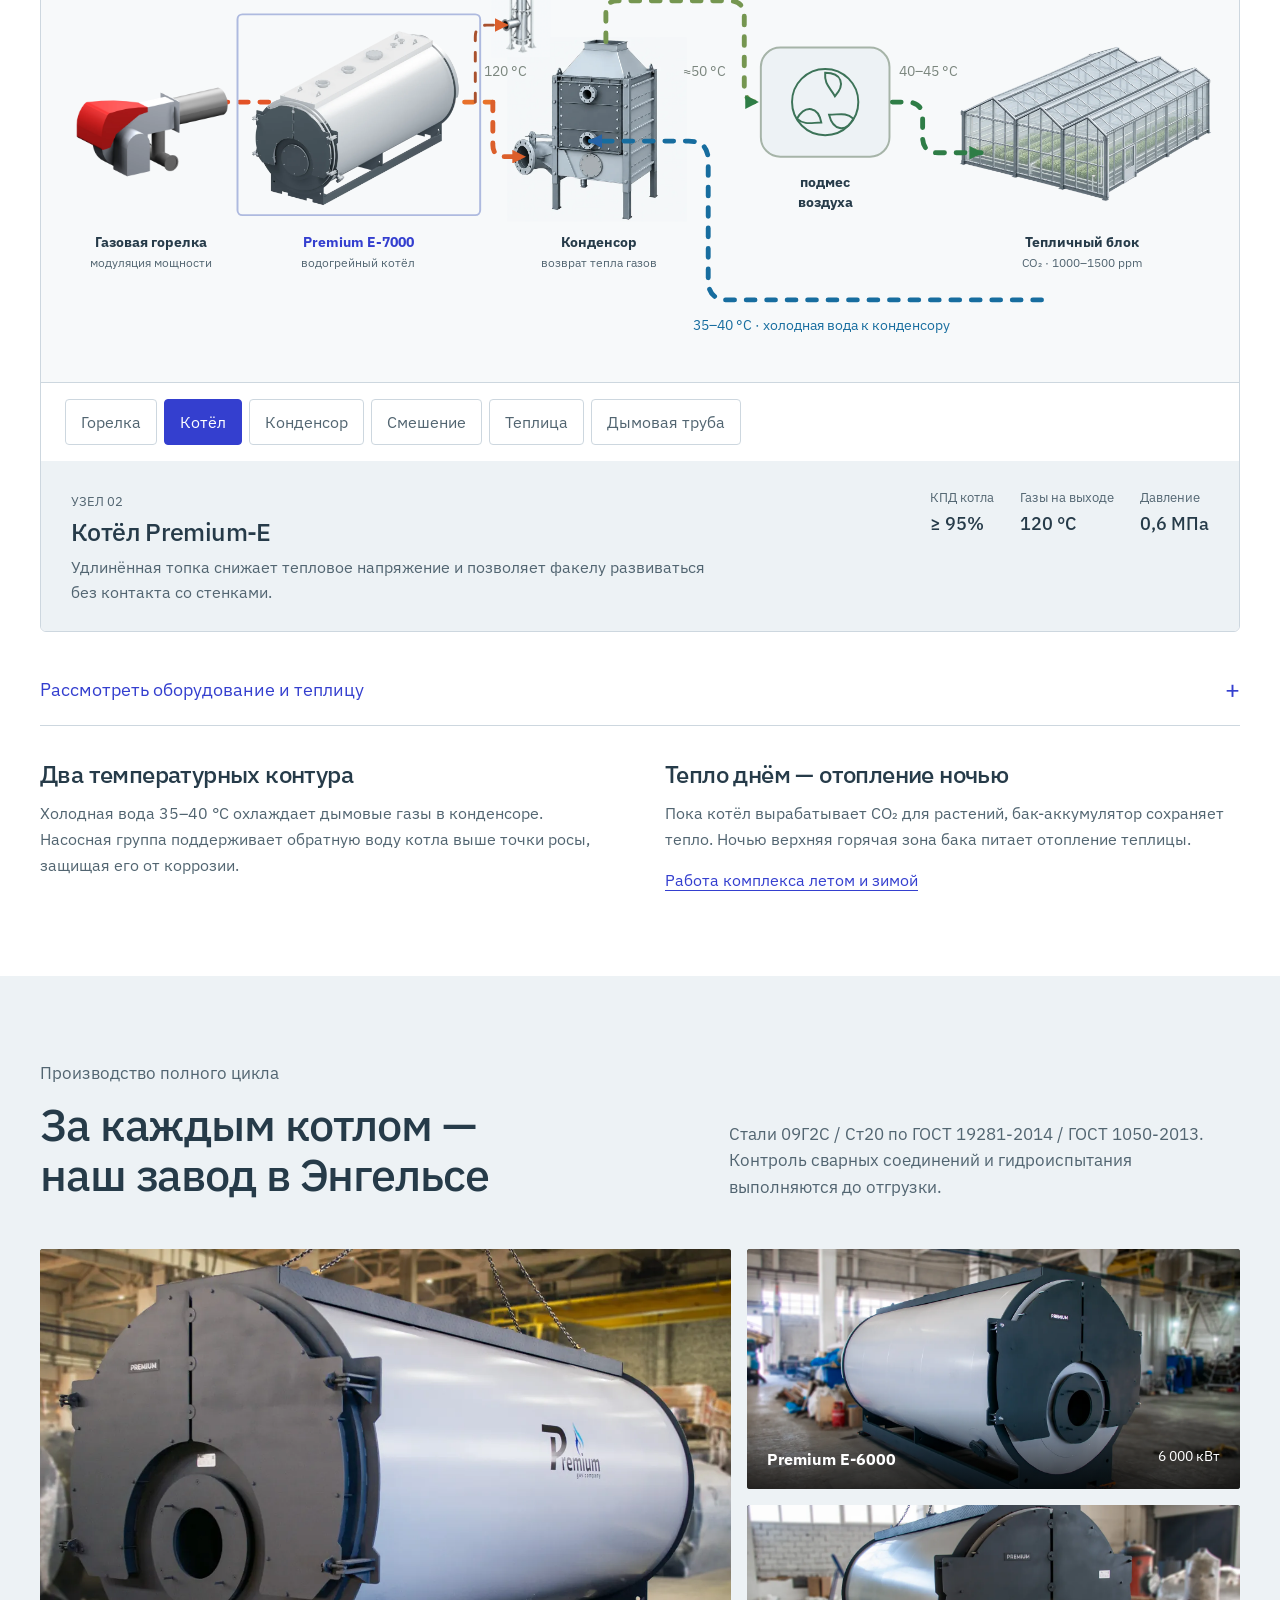
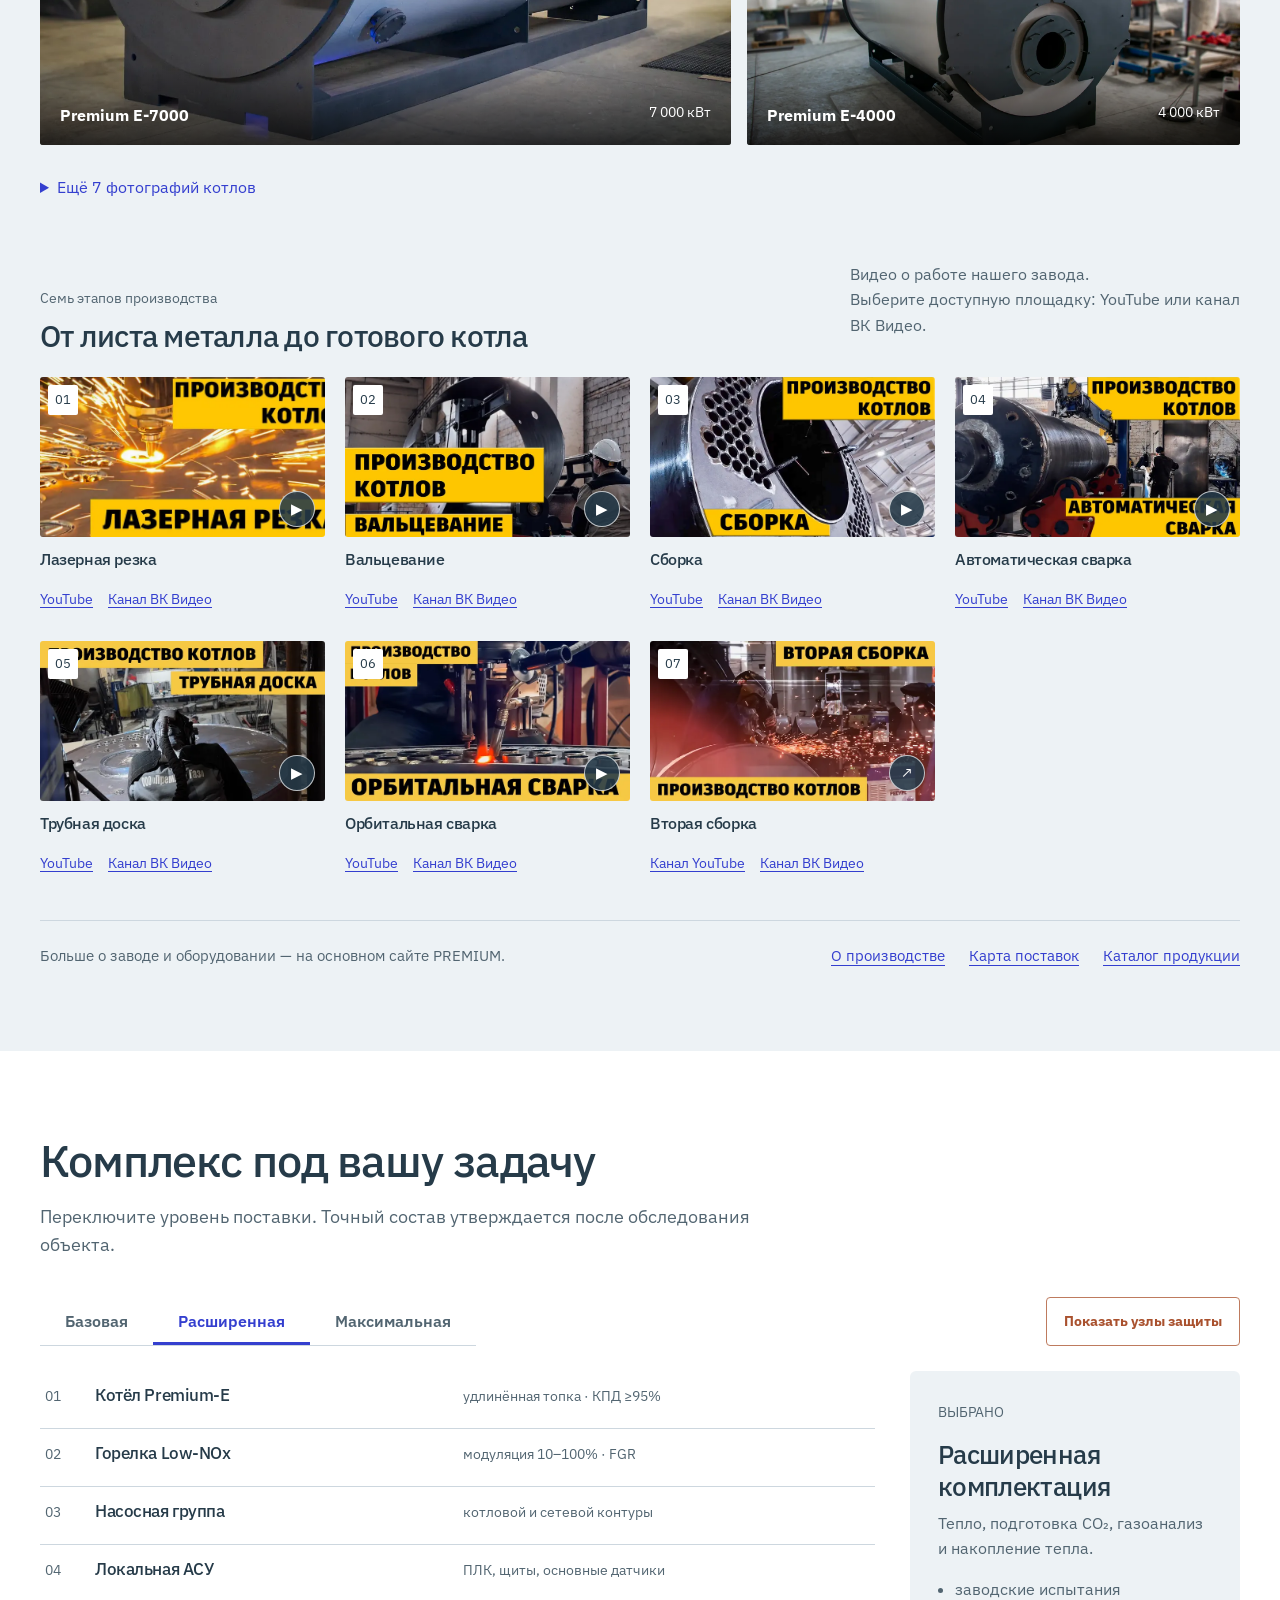
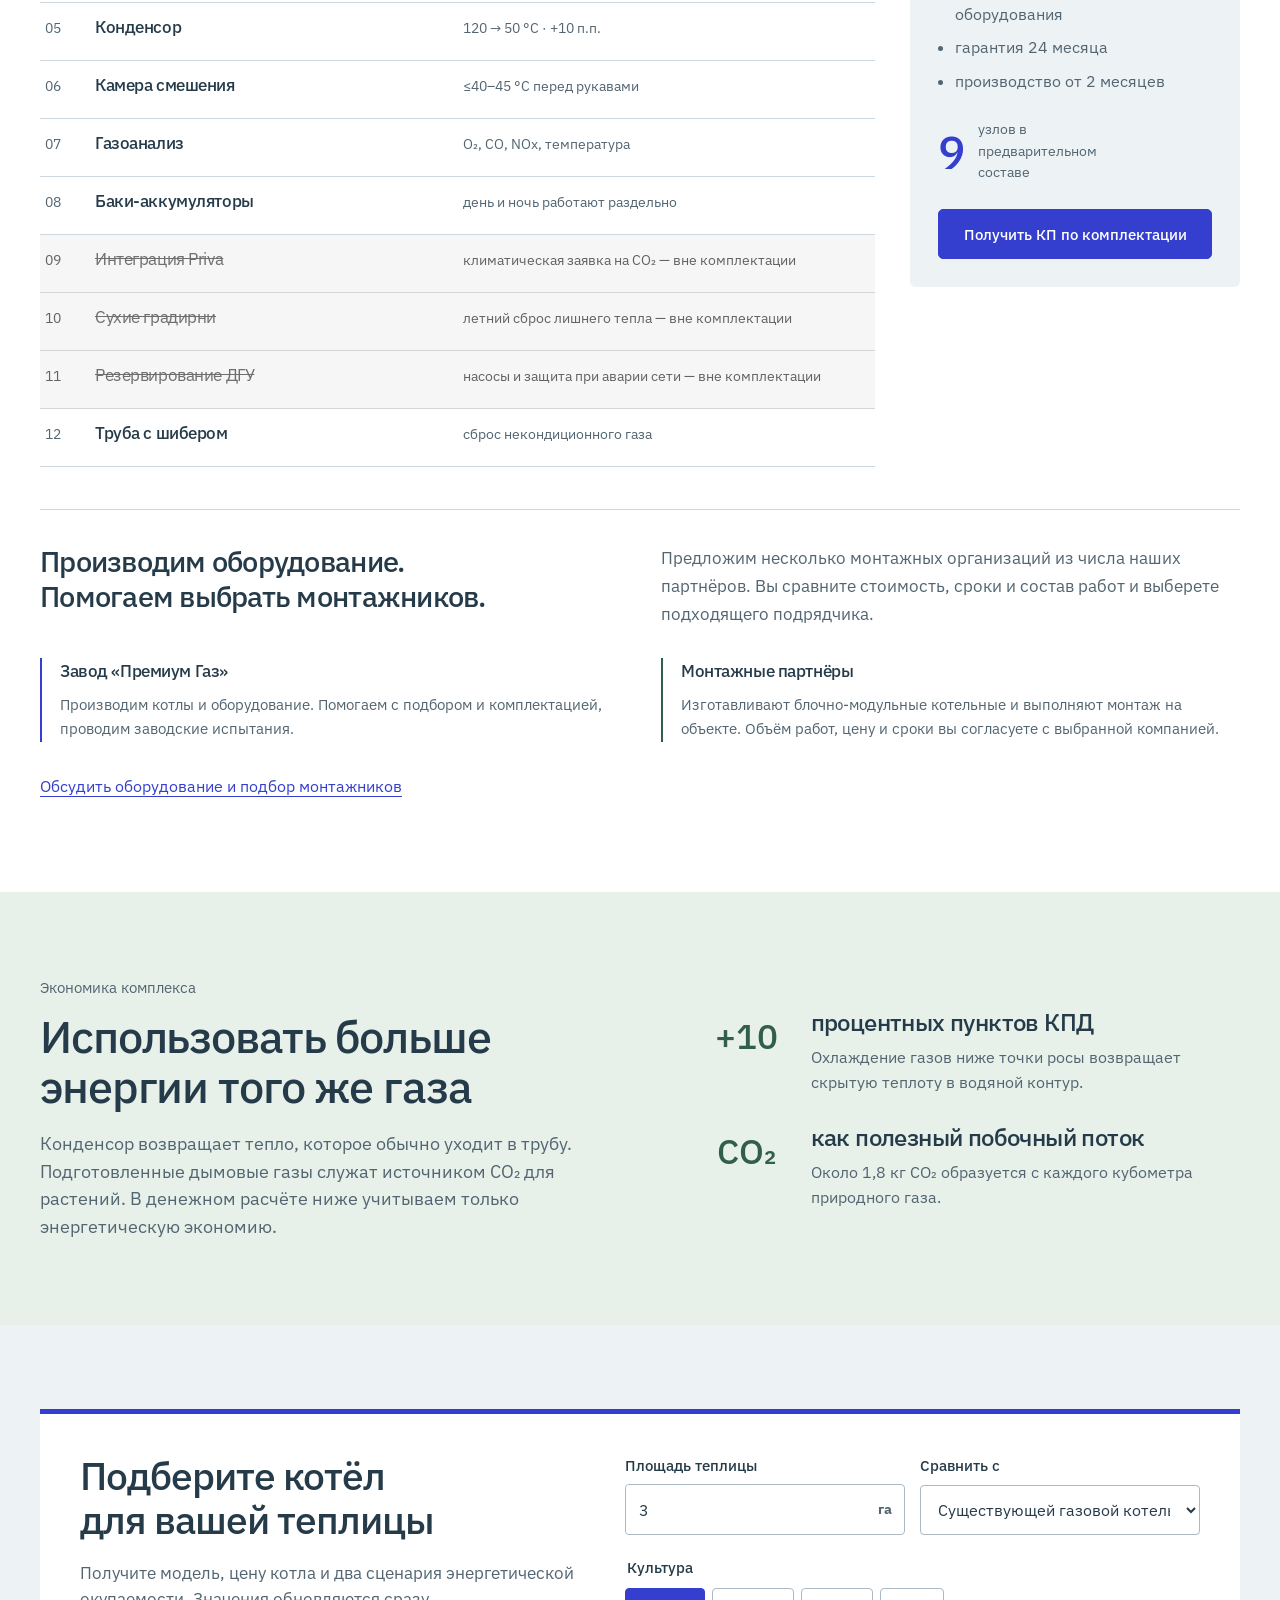
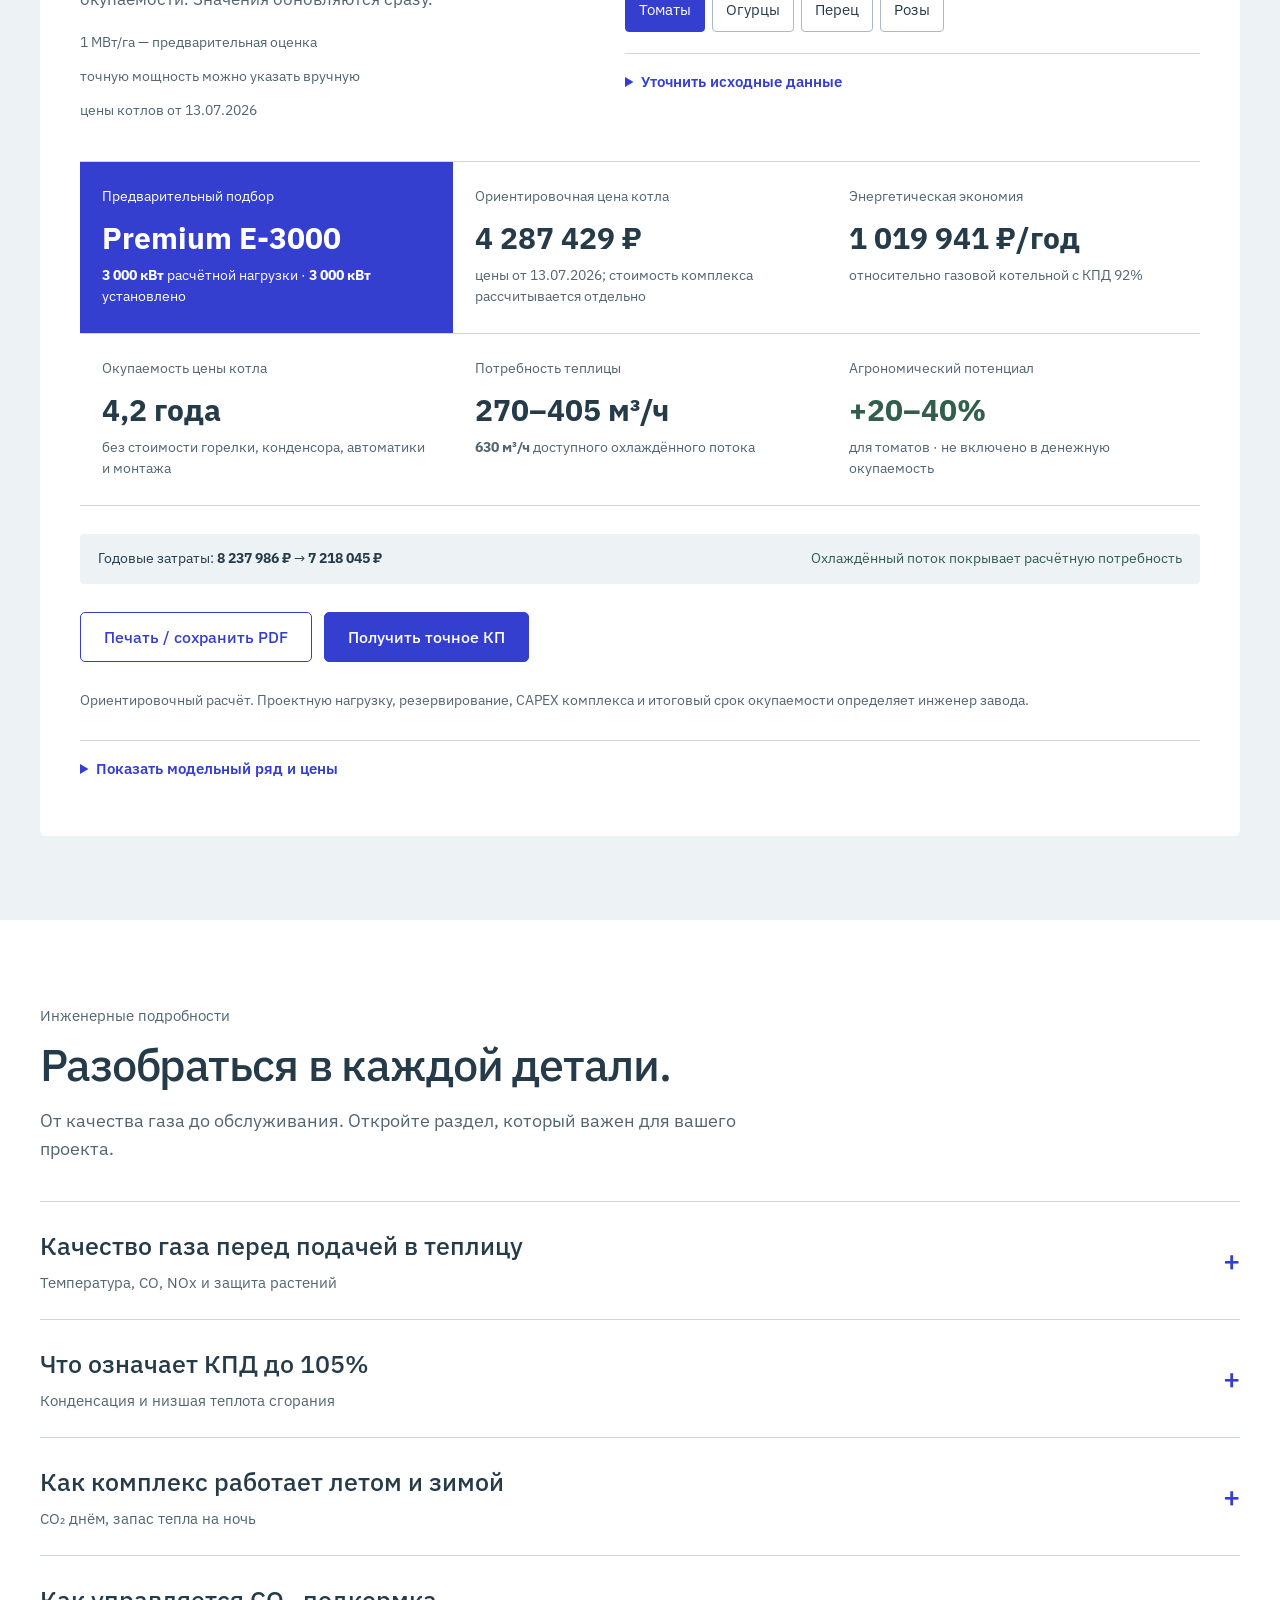
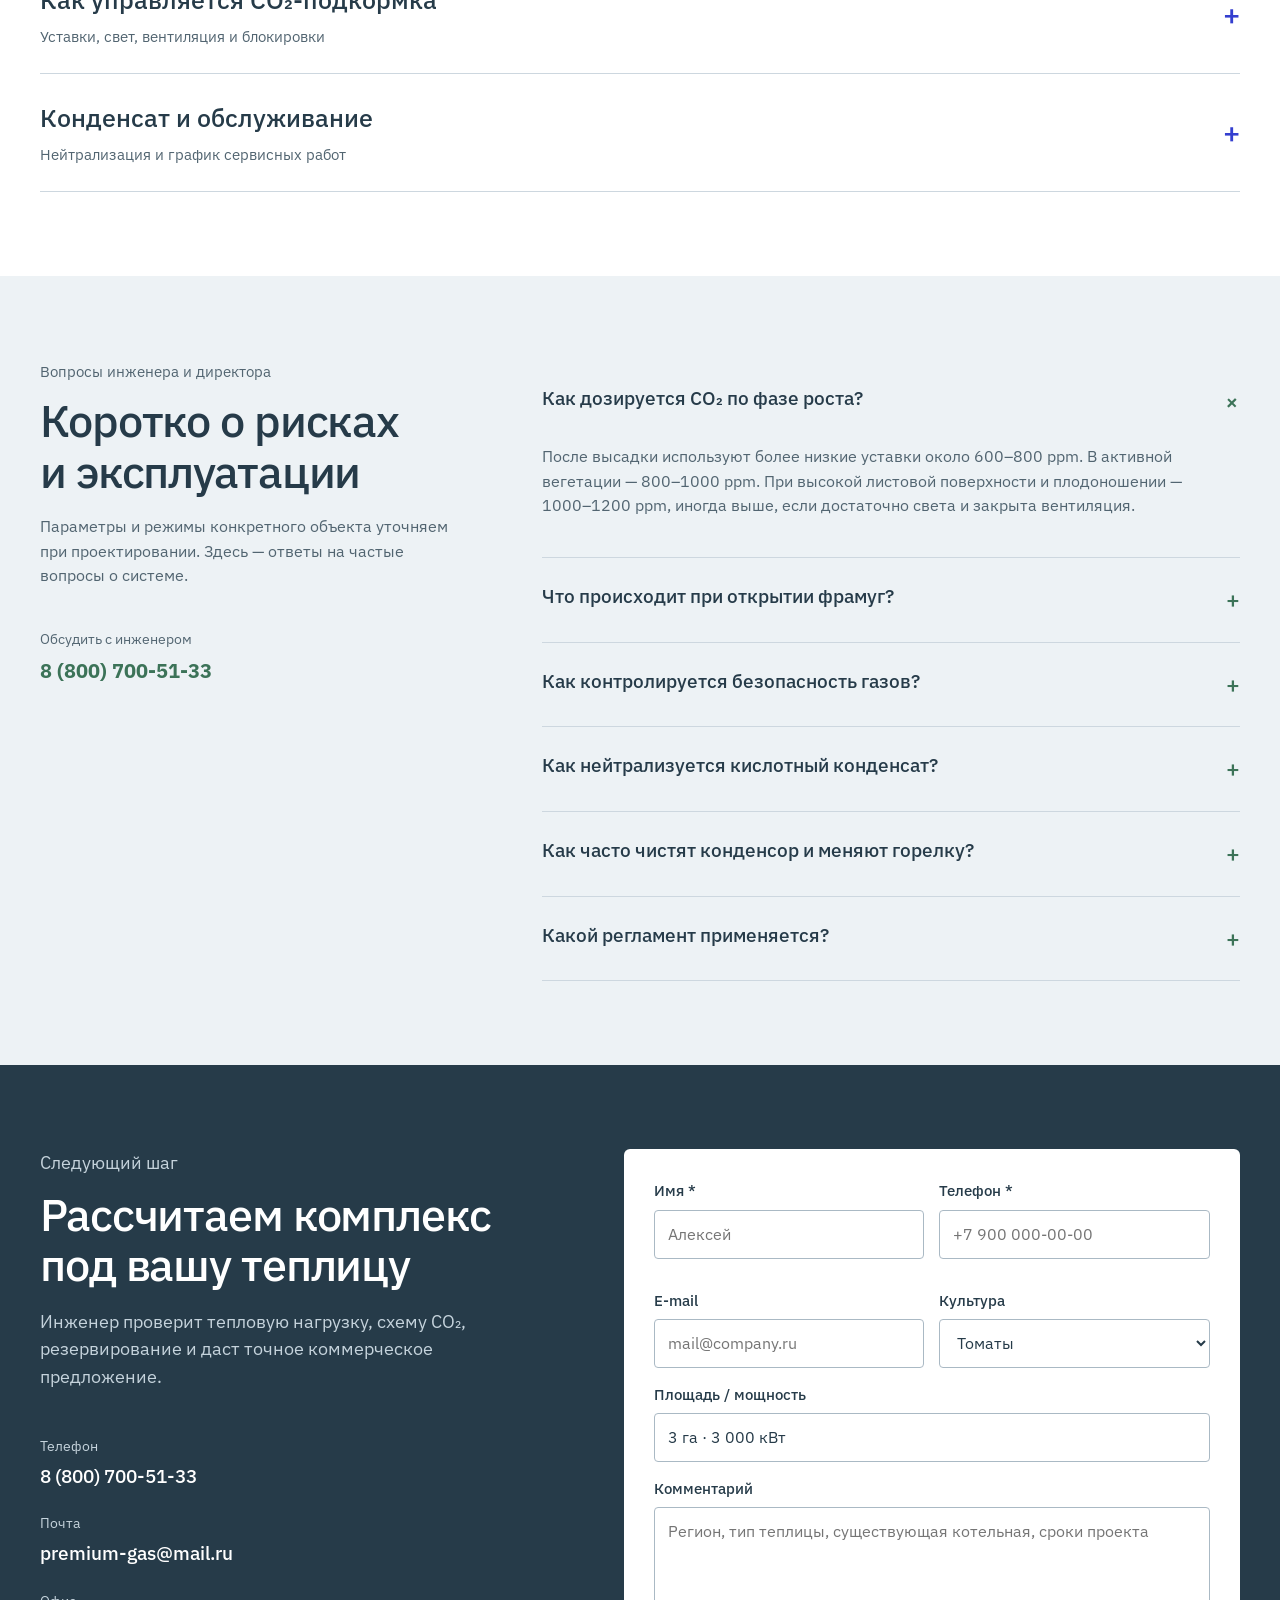
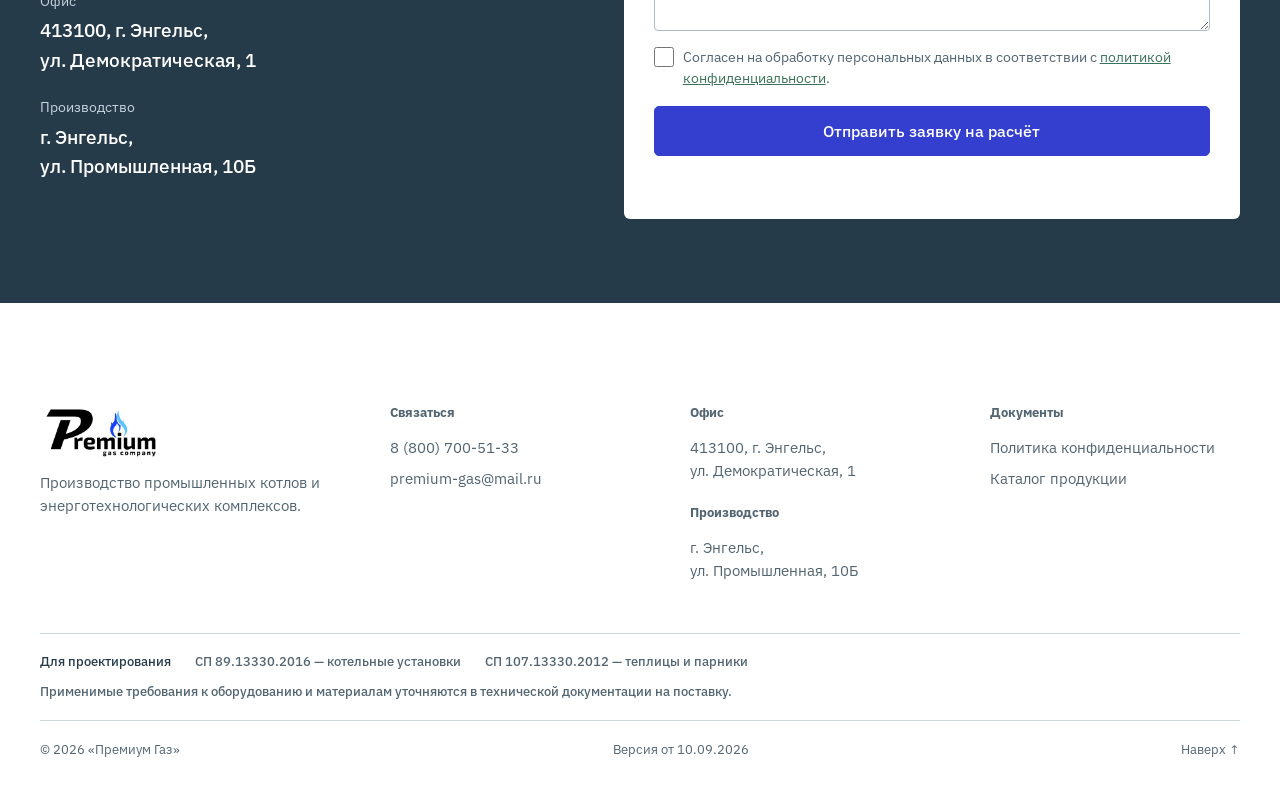
==== commit 11d6986d: "feat: link factory videos and clarify partner scope v2026.09.10.7 (Codex GPT-6)" ====
--- a/index.html
+++ b/index.html
@@ -4,7 +4,7 @@
   <meta charset="utf-8">
   <meta name="viewport" content="width=device-width, initial-scale=1">
   <title>Тепличные котлы Premium-E — тепло и CO₂-подкормка</title>
-  <meta name="description" content="Подбор тепличного котла Premium-E, расчёт окупаемости, CO₂-подкормка и комплекс под ключ от завода «Премиум Газ».">
+  <meta name="description" content="Тепличные котлы и оборудование Premium-E от завода «Премиум Газ». Подбор мощности, расчёт окупаемости и помощь в выборе монтажной организации.">
   <link rel="canonical" href="https://prgz.ru/teplica8/">
   <meta property="og:type" content="website">
   <meta property="og:locale" content="ru_RU">
@@ -17,11 +17,11 @@
   <link rel="preconnect" href="https://fonts.googleapis.com">
   <link rel="preconnect" href="https://fonts.gstatic.com" crossorigin>
   <link href="https://fonts.googleapis.com/css2?family=IBM+Plex+Sans:wght@400;450;500;600&amp;display=swap" rel="stylesheet">
-  <link rel="stylesheet" href="styles.css?v=2026.09.10.6">
-  <link rel="stylesheet" href="industrial.css?v=2026.09.10.6">
+  <link rel="stylesheet" href="styles.css?v=2026.09.10.7">
+  <link rel="stylesheet" href="industrial.css?v=2026.09.10.7">
   <meta name="theme-color" content="#263b49">
-  <meta name="application-version" content="2026.09.10.6">
-  <script src="script.js?v=2026.09.10.6" defer></script>
+  <meta name="application-version" content="2026.09.10.7">
+  <script src="script.js?v=2026.09.10.7" defer></script>
 </head>
 <body id="top">
   <a class="skip-link" href="#main">К содержанию</a>
@@ -124,13 +124,13 @@
               <path class="flow flow-gas" d="M116 192H439" stroke="url(#gas-gradient)"/>
               <g class="process-node equipment-node" data-node="burner" tabindex="0" role="button" aria-label="Газовая горелка" aria-pressed="false">
                 <rect class="model-hit" x="8" y="133" width="162" height="176" rx="5"/>
-                <image href="assets/scheme/burner-rs610.webp?v=2026.09.10.6" x="0" y="136" width="175" height="165" preserveAspectRatio="xMidYMid meet"/>
+                <image href="assets/scheme/burner-rs610.webp?v=2026.09.10.7" x="0" y="136" width="175" height="165" preserveAspectRatio="xMidYMid meet"/>
                 <text x="88" y="341">Газовая горелка</text>
                 <text class="model-caption" x="88" y="361">модуляция мощности</text>
               </g>
               <g class="process-node equipment-node is-active" data-node="boiler" tabindex="0" role="button" aria-label="Котёл Premium E-7000" aria-pressed="true">
                 <rect class="model-hit" x="177" y="102" width="249" height="206" rx="5"/>
-                <image href="assets/scheme/boiler-e7000.webp?v=2026.09.10.6" x="161" y="98" width="278" height="212" preserveAspectRatio="xMidYMid meet"/>
+                <image href="assets/scheme/boiler-e7000.webp?v=2026.09.10.7" x="161" y="98" width="278" height="212" preserveAspectRatio="xMidYMid meet"/>
                 <text x="301" y="341">Premium E-7000</text>
                 <text class="model-caption" x="301" y="361">водогрейный котёл</text>
               </g>
@@ -189,8 +189,8 @@
         <details class="equipment-views">
           <summary>Рассмотреть оборудование и теплицу<span aria-hidden="true">+</span></summary>
           <div class="equipment-views-grid">
-            <figure><img src="assets/scheme/boiler-e7000.webp?v=2026.09.10.6" width="1000" height="700" loading="lazy" alt="Объёмный вид котла Premium E-7000: корпус, передний торец, патрубки и опоры"><figcaption><strong>Premium E-7000</strong><span>Удлинённая топка, трёхходовой корпус и сервисный доступ</span></figcaption></figure>
-            <figure><img src="assets/scheme/burner-rs610.webp?v=2026.09.10.6" width="1000" height="700" loading="lazy" alt="Объёмный вид газовой горелки: вентилятор, привод и огневая голова"><figcaption><strong>Газовая горелка</strong><span>Подача воздуха и топлива, управление горением</span></figcaption></figure>
+            <figure><img src="assets/scheme/boiler-e7000.webp?v=2026.09.10.7" width="1000" height="700" loading="lazy" alt="Объёмный вид котла Premium E-7000: корпус, передний торец, патрубки и опоры"><figcaption><strong>Premium E-7000</strong><span>Удлинённая топка, трёхходовой корпус и сервисный доступ</span></figcaption></figure>
+            <figure><img src="assets/scheme/burner-rs610.webp?v=2026.09.10.7" width="1000" height="700" loading="lazy" alt="Объёмный вид газовой горелки: вентилятор, привод и огневая голова"><figcaption><strong>Газовая горелка</strong><span>Подача воздуха и топлива, управление горением</span></figcaption></figure>
             <figure><img src="assets/scheme/condenser.webp" width="1000" height="699" loading="lazy" alt="Схематичный объёмный вид конденсора: корпус на опорах, верхний газовый выход, боковой вход и фланцы теплообменника"><figcaption><strong>Газовый конденсор</strong><span>Теплообменник, газовый тракт и доступ для обслуживания</span></figcaption></figure>
             <figure><img src="assets/scheme/greenhouse.webp" width="1000" height="667" loading="lazy" alt="Схематичный объёмный вид многопролётной стеклянной теплицы: металлический каркас, двускатные кровли и ряды растений"><figcaption><strong>Тепличный блок</strong><span>Стеклянные пролёты, ряды растений и прикорневая подача CO₂</span></figcaption></figure>
             <figure class="equipment-view-chimney"><img src="assets/scheme/chimney.webp" width="600" height="1178" loading="lazy" alt="Схематичный объёмный вид дымовой трубы: стальной ствол, решётчатая опорная ферма, крепления и боковой газоход"><figcaption><strong>Дымовая труба</strong><span>Стальной ствол на опорной ферме. Секционные соединения и боковой газоход.</span><span>Отвод дымовых газов в атмосферу по резервной ветке.</span></figcaption></figure>
@@ -208,7 +208,7 @@
       <div class="container">
         <div class="factory-heading">
           <div><p class="eyebrow eyebrow-light">Производство полного цикла</p><h2 id="factory-title">За каждым котлом — наш завод в Энгельсе</h2></div>
-          <p>Стали 09Г2С / Ст20 по ГОСТ 19281 / ГОСТ 1050. Контроль сварных соединений и гидроиспытания выполняются до отгрузки.</p>
+          <p>Стали 09Г2С / Ст20 по ГОСТ 19281-2014 / ГОСТ 1050-2013. Контроль сварных соединений и гидроиспытания выполняются до отгрузки.</p>
         </div>
 
         <div class="product-gallery">
@@ -227,15 +227,43 @@
         </div>
 
         </details>
-        <div class="production-head"><div><span>Семь этапов производства</span><h3>От листа металла до готового котла</h3></div><p>От раскроя металла до второй сборки.</p></div>
+        <div class="production-head"><div><span>Семь этапов производства</span><h3>От листа металла до готового котла</h3></div><p>Видео о работе нашего завода.<br>Выберите доступную площадку: YouTube или канал ВК Видео.</p></div>
         <div class="production-grid">
-          <article><img src="assets/production/stage-01.webp" width="720" height="405" loading="lazy" alt="Лазерная резка металла"><span class="episode mono">01</span><h4>Лазерная резка</h4></article>
-          <article><img src="assets/production/stage-02.webp" width="720" height="405" loading="lazy" alt="Вальцевание обечайки"><span class="episode mono">02</span><h4>Вальцевание</h4></article>
-          <article><img src="assets/production/stage-03.webp" width="720" height="405" loading="lazy" alt="Сборка котла"><span class="episode mono">03</span><h4>Сборка</h4></article>
-          <article><img src="assets/production/stage-04.webp" width="720" height="405" loading="lazy" alt="Автоматическая сварка"><span class="episode mono">04</span><h4>Автоматическая сварка</h4></article>
-          <article><img src="assets/production/stage-05.webp" width="720" height="405" loading="lazy" alt="Трубная доска котла"><span class="episode mono">05</span><h4>Трубная доска</h4></article>
-          <article><img src="assets/production/stage-06.webp" width="720" height="405" loading="lazy" alt="Орбитальная сварка"><span class="episode mono">06</span><h4>Орбитальная сварка</h4></article>
-          <article><img src="assets/production/stage-07.webp" width="720" height="405" loading="lazy" alt="Вторая сборка котла"><span class="episode mono">07</span><h4>Вторая сборка</h4></article>
+          <article>
+            <a class="production-preview" href="https://www.youtube.com/watch?v=mg5FbE7rPYk" target="_blank" rel="noopener noreferrer" aria-label="Лазерная резка: видео на YouTube, откроется в новой вкладке"><img src="assets/production/stage-01.webp" width="720" height="405" loading="lazy" alt="Лазерная резка металла"><span class="episode mono" aria-hidden="true">01</span><span class="production-play" aria-hidden="true">▶</span></a>
+            <h4>Лазерная резка</h4>
+            <div class="production-platforms"><a href="https://www.youtube.com/watch?v=mg5FbE7rPYk" target="_blank" rel="noopener noreferrer" aria-label="Лазерная резка: видео на YouTube, откроется в новой вкладке">YouTube</a><a href="https://vkvideo.ru/@club16161388" target="_blank" rel="noopener noreferrer" aria-label="Лазерная резка: открыть канал Премиум Газ в ВК Видео в новой вкладке">Канал ВК Видео</a></div>
+          </article>
+          <article>
+            <a class="production-preview" href="https://www.youtube.com/watch?v=AFaQ_nMr6ZA" target="_blank" rel="noopener noreferrer" aria-label="Вальцевание: видео на YouTube, откроется в новой вкладке"><img src="assets/production/stage-02.webp" width="720" height="405" loading="lazy" alt="Вальцевание обечайки"><span class="episode mono" aria-hidden="true">02</span><span class="production-play" aria-hidden="true">▶</span></a>
+            <h4>Вальцевание</h4>
+            <div class="production-platforms"><a href="https://www.youtube.com/watch?v=AFaQ_nMr6ZA" target="_blank" rel="noopener noreferrer" aria-label="Вальцевание: видео на YouTube, откроется в новой вкладке">YouTube</a><a href="https://vkvideo.ru/@club16161388" target="_blank" rel="noopener noreferrer" aria-label="Вальцевание: открыть канал Премиум Газ в ВК Видео в новой вкладке">Канал ВК Видео</a></div>
+          </article>
+          <article>
+            <a class="production-preview" href="https://www.youtube.com/watch?v=RFOAa88MJo0" target="_blank" rel="noopener noreferrer" aria-label="Сборка: видео на YouTube, откроется в новой вкладке"><img src="assets/production/stage-03.webp" width="720" height="405" loading="lazy" alt="Сборка котла"><span class="episode mono" aria-hidden="true">03</span><span class="production-play" aria-hidden="true">▶</span></a>
+            <h4>Сборка</h4>
+            <div class="production-platforms"><a href="https://www.youtube.com/watch?v=RFOAa88MJo0" target="_blank" rel="noopener noreferrer" aria-label="Сборка: видео на YouTube, откроется в новой вкладке">YouTube</a><a href="https://vkvideo.ru/@club16161388" target="_blank" rel="noopener noreferrer" aria-label="Сборка: открыть канал Премиум Газ в ВК Видео в новой вкладке">Канал ВК Видео</a></div>
+          </article>
+          <article>
+            <a class="production-preview" href="https://www.youtube.com/watch?v=2JjyJxzp8m4" target="_blank" rel="noopener noreferrer" aria-label="Автоматическая сварка: видео на YouTube, откроется в новой вкладке"><img src="assets/production/stage-04.webp" width="720" height="405" loading="lazy" alt="Автоматическая сварка"><span class="episode mono" aria-hidden="true">04</span><span class="production-play" aria-hidden="true">▶</span></a>
+            <h4>Автоматическая сварка</h4>
+            <div class="production-platforms"><a href="https://www.youtube.com/watch?v=2JjyJxzp8m4" target="_blank" rel="noopener noreferrer" aria-label="Автоматическая сварка: видео на YouTube, откроется в новой вкладке">YouTube</a><a href="https://vkvideo.ru/@club16161388" target="_blank" rel="noopener noreferrer" aria-label="Автоматическая сварка: открыть канал Премиум Газ в ВК Видео в новой вкладке">Канал ВК Видео</a></div>
+          </article>
+          <article>
+            <a class="production-preview" href="https://www.youtube.com/watch?v=li--FnEVy9k" target="_blank" rel="noopener noreferrer" aria-label="Трубная доска: видео на YouTube, откроется в новой вкладке"><img src="assets/production/stage-05.webp" width="720" height="405" loading="lazy" alt="Трубная доска котла"><span class="episode mono" aria-hidden="true">05</span><span class="production-play" aria-hidden="true">▶</span></a>
+            <h4>Трубная доска</h4>
+            <div class="production-platforms"><a href="https://www.youtube.com/watch?v=li--FnEVy9k" target="_blank" rel="noopener noreferrer" aria-label="Трубная доска: видео на YouTube, откроется в новой вкладке">YouTube</a><a href="https://vkvideo.ru/@club16161388" target="_blank" rel="noopener noreferrer" aria-label="Трубная доска: открыть канал Премиум Газ в ВК Видео в новой вкладке">Канал ВК Видео</a></div>
+          </article>
+          <article>
+            <a class="production-preview" href="https://www.youtube.com/watch?v=Txuvoa7ZTwE" target="_blank" rel="noopener noreferrer" aria-label="Орбитальная сварка: видео на YouTube, откроется в новой вкладке"><img src="assets/production/stage-06.webp" width="720" height="405" loading="lazy" alt="Орбитальная сварка"><span class="episode mono" aria-hidden="true">06</span><span class="production-play" aria-hidden="true">▶</span></a>
+            <h4>Орбитальная сварка</h4>
+            <div class="production-platforms"><a href="https://www.youtube.com/watch?v=Txuvoa7ZTwE" target="_blank" rel="noopener noreferrer" aria-label="Орбитальная сварка: видео на YouTube, откроется в новой вкладке">YouTube</a><a href="https://vkvideo.ru/@club16161388" target="_blank" rel="noopener noreferrer" aria-label="Орбитальная сварка: открыть канал Премиум Газ в ВК Видео в новой вкладке">Канал ВК Видео</a></div>
+          </article>
+          <article>
+            <a class="production-preview" href="https://www.youtube.com/@Premium_Gas" target="_blank" rel="noopener noreferrer" aria-label="Открыть канал Премиум Газ на YouTube в новой вкладке"><img src="assets/production/stage-07.webp" width="720" height="405" loading="lazy" alt="Вторая сборка котла"><span class="episode mono" aria-hidden="true">07</span><span class="production-play" aria-hidden="true">↗</span></a>
+            <h4>Вторая сборка</h4>
+            <div class="production-platforms"><a href="https://www.youtube.com/@Premium_Gas" target="_blank" rel="noopener noreferrer" aria-label="Открыть канал Премиум Газ на YouTube в новой вкладке">Канал YouTube</a><a href="https://vkvideo.ru/@club16161388" target="_blank" rel="noopener noreferrer" aria-label="Вторая сборка: открыть канал Премиум Газ в ВК Видео в новой вкладке">Канал ВК Видео</a></div>
+          </article>
         </div>
         <div class="factory-links"><p>Больше о заводе и оборудовании — на основном сайте PREMIUM.</p><a href="https://kotelpremium.ru/o-nas">О производстве</a><a href="https://kotelpremium.ru/map">Карта поставок</a><a href="https://kotelpremium.ru/katalog">Каталог продукции</a></div>
       </div>
@@ -258,7 +286,7 @@
         </div>
         <div class="package-layout">
           <div class="package-map card">
-            <div class="package-core"><img src="assets/logo.webp" width="122" height="60" alt=""><strong>Один завод</strong><span>одна ответственность</span></div>
+            <div class="package-core"><img src="assets/logo.webp" width="122" height="60" alt=""><strong>Завод «Премиум Газ»</strong><span>производство котлов и оборудования</span></div>
             <article data-component="boiler" data-level="base"><span>01</span><h3>Котёл Premium-E</h3><p>удлинённая топка · КПД ≥95%</p></article>
             <article data-component="burner" data-level="base" data-safety><span>02</span><h3>Горелка Low-NOx</h3><p>модуляция 10–100% · FGR</p></article>
             <article data-component="pump" data-level="base"><span>03</span><h3>Насосная группа</h3><p>котловой и сетевой контуры</p></article>
@@ -276,15 +304,19 @@
             <span class="summary-label mono">ВЫБРАНО</span>
             <h3 id="tier-title">Расширенная комплектация</h3>
             <p id="tier-description">Тепло, подготовка CO₂, газоанализ и накопление тепла.</p>
-            <ul><li>собрано и испытано на заводе</li><li>гарантия 24 месяца</li><li>производство от 2 месяцев</li></ul>
+            <ul><li>заводские испытания оборудования</li><li>гарантия 24 месяца</li><li>производство от 2 месяцев</li></ul>
             <p class="summary-count"><strong id="tier-count">10</strong><span>узлов в предварительном составе</span></p>
             <button class="button" type="button" data-package-request>Получить КП по комплектации</button>
           </aside>
         </div>
-        <div class="responsibility-strip">
-          <div><span class="cross">×</span><strong>Сборная котельная</strong><p>4–5 поставщиков · размытая граница ответственности</p></div>
-          <div><span class="check">✓</span><strong>Комплекс «Премиум Газ»</strong><p>единое проектирование · заводские испытания · один сервисный контур</p></div>
-        </div>
+        <section class="partner-support" aria-labelledby="partner-title">
+          <div class="partner-intro"><h3 id="partner-title">Производим оборудование.<br>Помогаем выбрать монтажников.</h3><p>Предложим несколько монтажных организаций из числа наших партнёров. Вы сравните стоимость, сроки и состав работ и выберете подходящего подрядчика.</p></div>
+          <div class="partner-roles">
+            <div><h4>Завод «Премиум Газ»</h4><p>Производим котлы и оборудование. Помогаем с подбором и комплектацией, проводим заводские испытания.</p></div>
+            <div><h4>Монтажные партнёры</h4><p>Изготавливают блочно-модульные котельные и выполняют монтаж на объекте. Объём работ, цену и сроки вы согласуете с выбранной компанией.</p></div>
+          </div>
+          <a class="partner-link" href="#request">Обсудить оборудование и подбор монтажников</a>
+        </section>
       </div>
     </section>
 
@@ -593,7 +625,7 @@
           <p class="eyebrow eyebrow-light">Следующий шаг</p>
           <h2 id="request-title">Рассчитаем комплекс под вашу теплицу</h2>
           <p>Инженер проверит тепловую нагрузку, схему CO₂, резервирование и даст точное коммерческое предложение.</p>
-          <div class="request-contacts"><a href="tel:88007005133"><span>Телефон</span><strong class="mono">8 (800) 700-51-33</strong></a><a href="mailto:premium-gas@mail.ru"><span>Почта</span><strong>premium-gas@mail.ru</strong></a><p><span>Завод</span><strong>413100, г. Энгельс,<br>ул. Демократическая, 1</strong></p></div>
+          <div class="request-contacts"><a href="tel:88007005133"><span>Телефон</span><strong class="mono">8 (800) 700-51-33</strong></a><a href="mailto:premium-gas@mail.ru"><span>Почта</span><strong>premium-gas@mail.ru</strong></a><p><span>Офис</span><strong>413100, г. Энгельс,<br>ул. Демократическая, 1</strong></p><p><span>Производство</span><strong>г. Энгельс,<br>ул. Промышленная, 10Б</strong></p></div>
         </div>
         <p class="script-fallback">Форма пока недоступна. Позвоните <a href="tel:88007005133">8 (800) 700-51-33</a> или напишите <a href="mailto:premium-gas@mail.ru">premium-gas@mail.ru</a>.</p>
         <form data-js-only id="request-form" class="request-form" action="handler.php" method="post">
@@ -621,10 +653,10 @@
     <div class="container footer-top">
       <div><img src="assets/logo.webp" width="122" height="60" alt="Премиум Газ"><p>Производство промышленных котлов и энерготехнологических комплексов.</p></div>
       <div><span>Связаться</span><a class="mono" href="tel:88007005133">8 (800) 700-51-33</a><a href="mailto:premium-gas@mail.ru">premium-gas@mail.ru</a></div>
-      <div><span>Адрес</span><p>413100, г. Энгельс,<br>ул. Демократическая, 1</p></div>
+      <div class="footer-addresses"><span>Офис</span><p>413100, г. Энгельс,<br>ул. Демократическая, 1</p><span>Производство</span><p>г. Энгельс,<br>ул. Промышленная, 10Б</p></div>
       <div><span>Документы</span><a href="https://kotelpremium.ru/politika">Политика конфиденциальности</a><a href="https://kotelpremium.ru/katalog">Каталог продукции</a></div>
     </div>
-    <div class="container standards">ГОСТ 21563-2016 · ГОСТ Р ЕН 676-2014 · ГОСТ Р 51383-2012 · ГОСТ Р 50831-95 · ГОСТ 19281 · ГОСТ 1050 · СП 107.13330.2012</div>
+    <div class="container standards"><p><strong>Для проектирования</strong><span>СП 89.13330.2016 — котельные установки</span><span>СП 107.13330.2012 — теплицы и парники</span></p><p>Применимые требования к оборудованию и материалам уточняются в технической документации на поставку.</p></div>
     <div class="container footer-bottom"><span>© 2026 «Премиум Газ»</span><span>Версия от 10.09.2026</span><a href="#top">Наверх ↑</a></div>
   </footer>
 
@@ -634,7 +666,7 @@
     <p class="print-unavailable">Расчёт недоступен. Проверьте исходные данные в калькуляторе или свяжитесь с инженером завода.</p>
     <dl><div><dt>Площадь и культура</dt><dd data-print="object"></dd></div><div><dt>Расчётная мощность</dt><dd data-print="power"></dd></div><div><dt>Подбор котла</dt><dd data-print="model"></dd></div><div><dt>Ориентировочная цена котла</dt><dd data-print="price"></dd></div><div><dt>Сценарий сравнения</dt><dd data-print="scenario"></dd></div><div><dt>Энергетическая экономия</dt><dd data-print="savings"></dd></div><div><dt>Окупаемость цены котла</dt><dd data-print="payback"></dd></div><div><dt>Потребность в охлаждённом потоке</dt><dd data-print="co2"></dd></div></dl>
     <p class="print-note">Расчёт ориентировочный. Тарифы и наработка задаются пользователем. Стоимость горелки, конденсора, автоматики, баков, проектирования и монтажа не включена. Точный расчёт выполняет инженер завода.</p>
-    <footer>8 (800) 700-51-33 · premium-gas@mail.ru · г. Энгельс, ул. Демократическая, 1</footer>
+    <footer>8 (800) 700-51-33 · premium-gas@mail.ru<br>Офис: г. Энгельс, ул. Демократическая, 1<br>Производство: г. Энгельс, ул. Промышленная, 10Б</footer>
   </section>
 </body>
 </html>
--- a/industrial.css
+++ b/industrial.css
@@ -1,4 +1,4 @@
-/* PREMIUM greenhouse edition 2026.09.10.6. Art direction: factory / technology.
+/* PREMIUM greenhouse edition 2026.09.10.7. Art direction: factory / technology.
    Authored by OpenAI Codex (GPT-6). Base interactive and print contracts: styles.css. */
 :root { --bg:#edf2f5; --surface:#fff; --ink:#263b49; --muted:#526571; --line:#cdd7df; --green:#315f4b; --green-2:#3c7358; --green-3:#c5e0d0; --green-soft:#e7f0e9; --heat:#a9512e; --heat-soft:#f5e9e3; --water:#176d9f; --dark:#263b49; --radius:6px; --shadow:none; --max:1320px; --brand-blue:#343fcf; }
 body { font-family:'IBM Plex Sans',Arial,sans-serif; background:#fff; overflow-x:clip; }
@@ -160,8 +160,18 @@
 .summary-count strong { color:var(--brand-blue); font:500 46px 'IBM Plex Sans',Arial,sans-serif; }
 .summary-count span { font-size:14px; max-width:160px; }
 .package-summary .button { font-size:15px; }
-.responsibility-strip { margin-top:32px; border-radius:4px; }
-.responsibility-strip p { font-size:14px; }
+.partner-support { margin-top:42px; padding-top:34px; border-top:1px solid var(--line); }
+.partner-intro { display:grid; grid-template-columns:1fr 1fr; gap:42px; align-items:start; }
+.partner-intro h3 { margin:0; font-size:clamp(25px,2.3vw,33px); font-weight:500; line-height:1.2; }
+.partner-intro p { margin:0; color:var(--muted); font-size:17px; line-height:1.65; }
+.partner-roles { display:grid; grid-template-columns:1fr 1fr; gap:42px; margin-top:30px; }
+.partner-roles > div { border-left:2px solid var(--brand-blue); padding-left:18px; }
+.partner-roles > div + div { border-color:var(--green); }
+.partner-roles h4 { margin:0 0 8px; font-size:17px; font-weight:500; }
+.partner-roles p { margin:0; color:var(--muted); font-size:15px; line-height:1.65; }
+.partner-link { display:inline-flex; align-items:center; min-height:44px; margin-top:22px; color:var(--brand-blue); text-decoration:underline; text-underline-offset:4px; }
+.partner-link:hover { color:var(--ink); }
+.partner-link:focus-visible { outline:2px solid var(--brand-blue); outline-offset:4px; }
 .economics { background:var(--green-soft); }
 .economics-grid { gap:80px; grid-template-columns:1.1fr 1fr; }
 .benefit-stack { gap:28px; }
@@ -284,6 +294,7 @@
 .footer-top { padding-top:40px; }
 .footer-top > div > span,.standards,.footer-bottom { color:var(--muted); font-size:13px; text-transform:none; }
 .footer-top a,.footer-top p { font-size:15px; }
+.footer-top .footer-addresses > span:not(:first-child) { margin-top:20px; }
 .footer-bottom { gap:20px; flex-wrap:wrap; padding-bottom:20px; }
 @media (max-width:1120px) {
  .main-nav { display:none; } .menu-toggle { display:block; } .header-inner { gap:20px; } .hero-grid { gap:26px 40px; } .hero-visual { min-height:0; }
@@ -333,3 +344,35 @@
  #print-calc:not([data-valid="true"]) dl,
  #print-calc:not([data-valid="true"]) .print-note { display:none; }
 }
+
+@media (max-width:700px) {
+ .partner-intro,.partner-roles { grid-template-columns:1fr; gap:22px; }
+ .partner-support { margin-top:30px; padding-top:26px; }
+ .partner-intro p { font-size:16px; }
+}
+
+/* Factory media and documented project scope — 2026.09.10.7, OpenAI Codex (GPT-6). */
+.footer-top img { filter:none; }
+.footer-top a,.footer-top p { color:var(--muted); }
+.footer-top a:hover { color:var(--brand-blue); }
+.standards { font-family:'IBM Plex Sans',Arial,sans-serif; border-color:var(--line); }
+.standards p { margin:0; line-height:1.7; }
+.standards p + p { margin-top:8px; }
+.standards p:first-child { display:flex; flex-wrap:wrap; gap:6px 24px; }
+.standards strong { color:var(--ink); font-weight:500; }
+
+.production-head > p { max-width:390px; line-height:1.6; }
+.production-preview { display:block; position:relative; border-radius:3px; }
+.production-preview img { display:block; }
+.production-play { position:absolute; right:10px; bottom:10px; display:grid; place-items:center; width:36px; height:36px; border:1px solid rgba(255,255,255,.7); border-radius:50%; color:#fff; background:rgba(38,59,73,.88); font-size:15px; }
+.production-preview:hover .production-play { background:var(--brand-blue); }
+.production-preview:focus-visible,.production-platforms a:focus-visible { outline:3px solid var(--brand-blue); outline-offset:4px; }
+.production-platforms { display:flex; flex-wrap:wrap; gap:0 15px; margin-top:5px; }
+.production-platforms a { display:inline-flex; align-items:center; min-height:44px; color:var(--brand-blue); font-size:14px; line-height:1.3; text-decoration:underline; text-underline-offset:3px; }
+.production-platforms a:hover { color:var(--ink); }
+@media (max-width:560px) {
+ .footer-top { grid-template-columns:1fr; gap:26px; }
+ .production-platforms { gap:0 10px; }
+ .production-platforms a { font-size:13px; }
+ .production-play { width:30px; height:30px; right:7px; bottom:7px; font-size:13px; }
+}
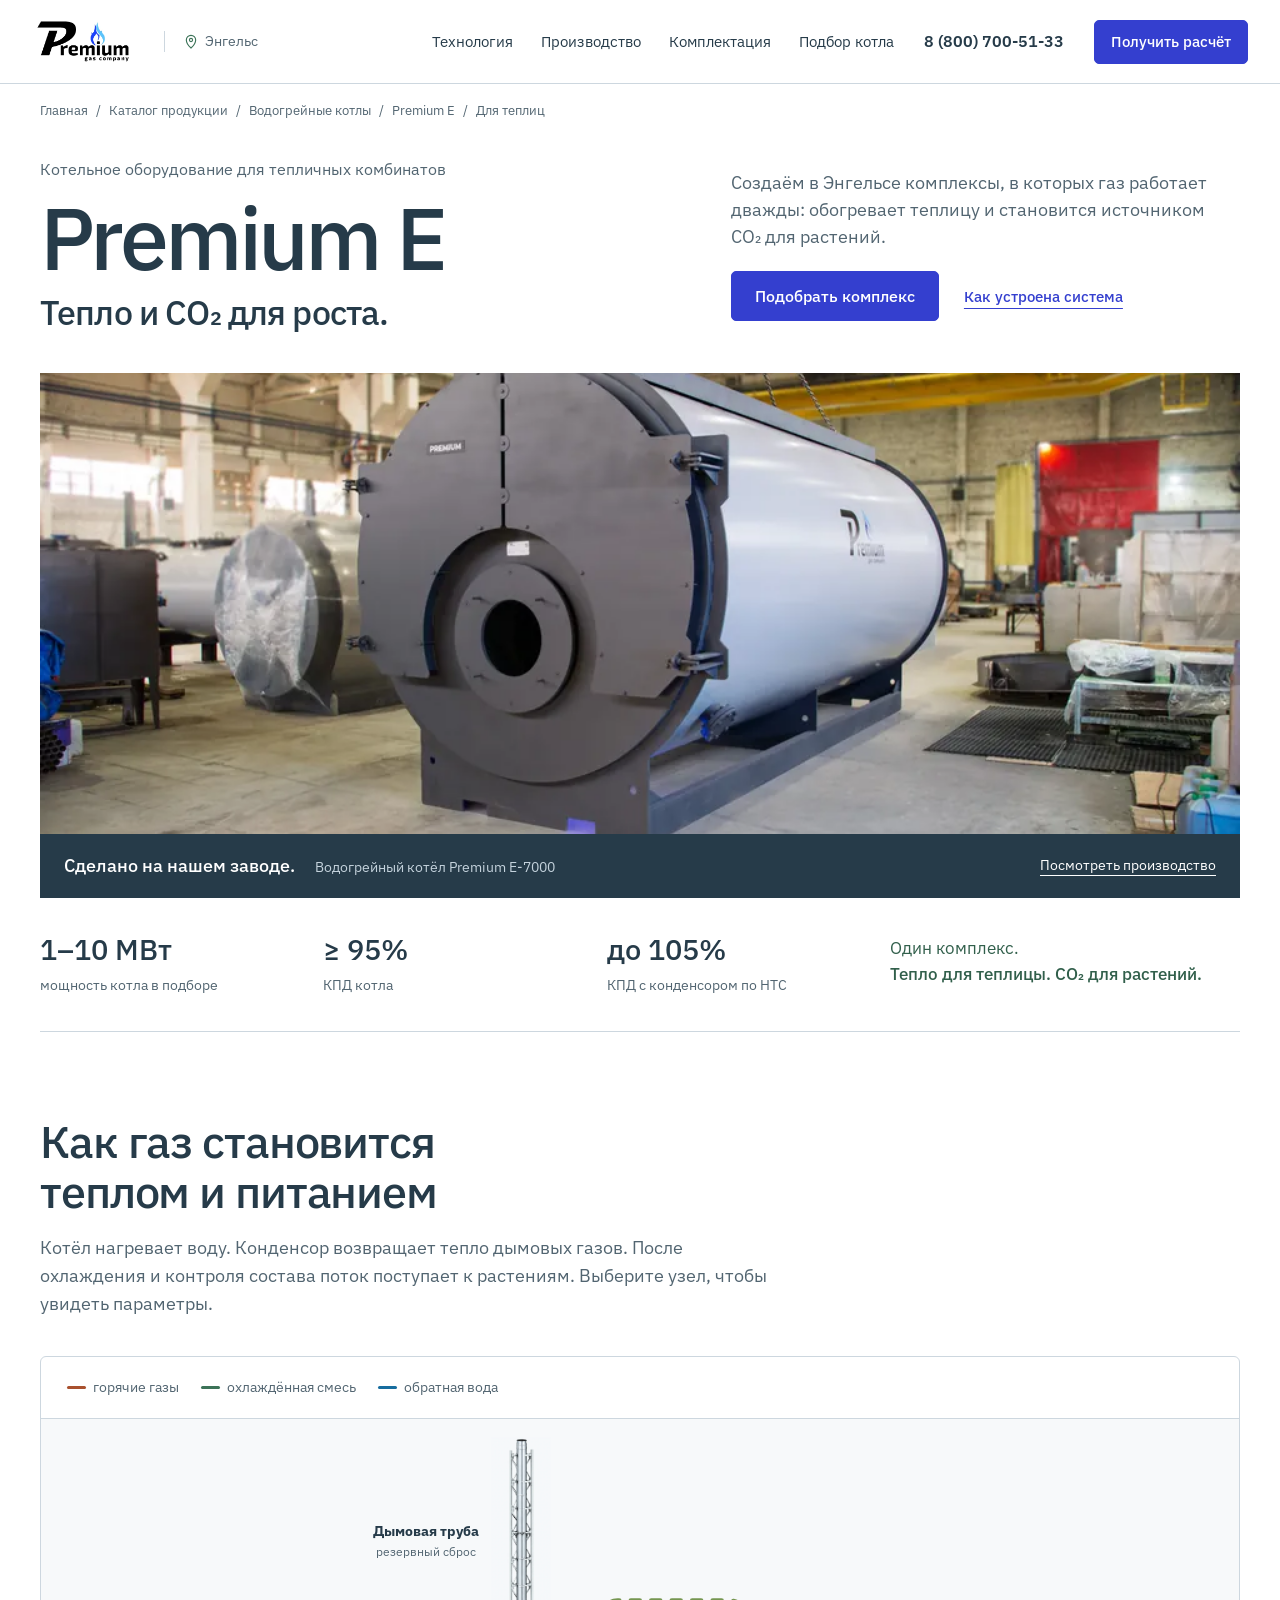
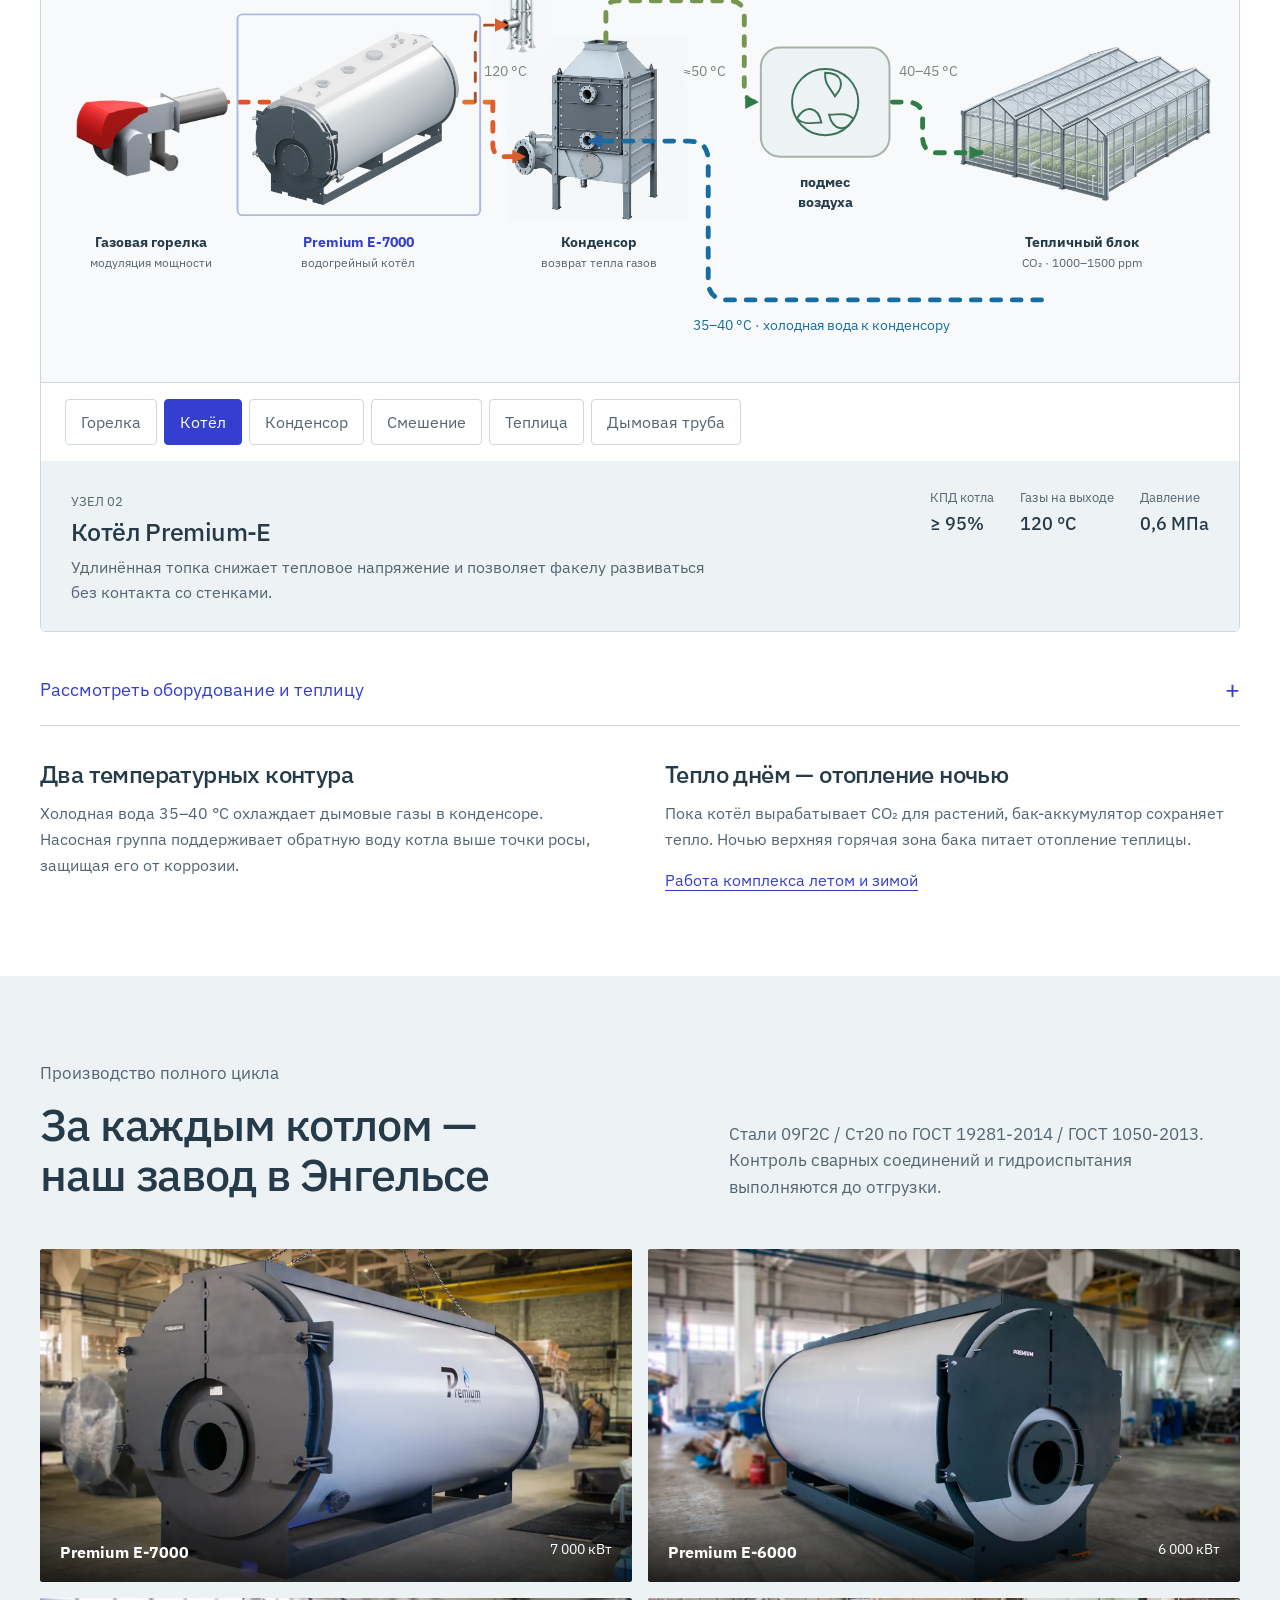
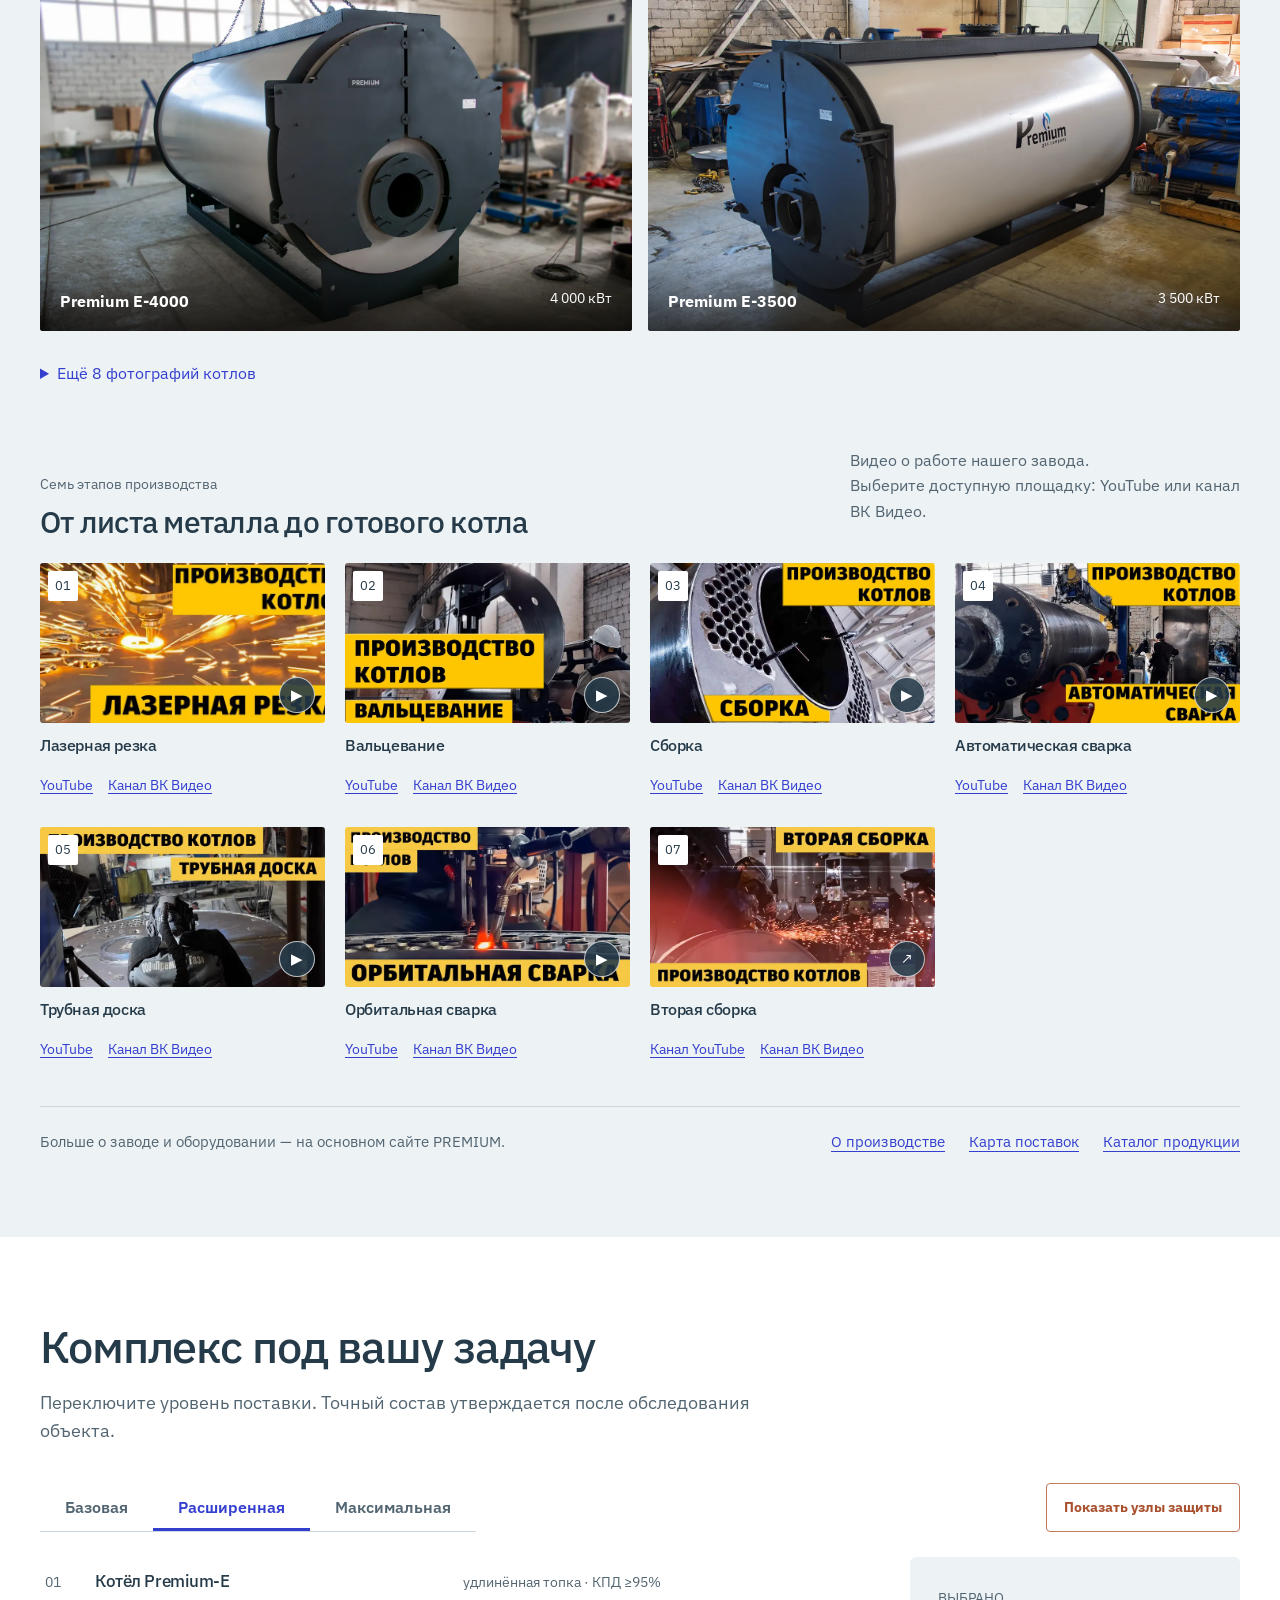
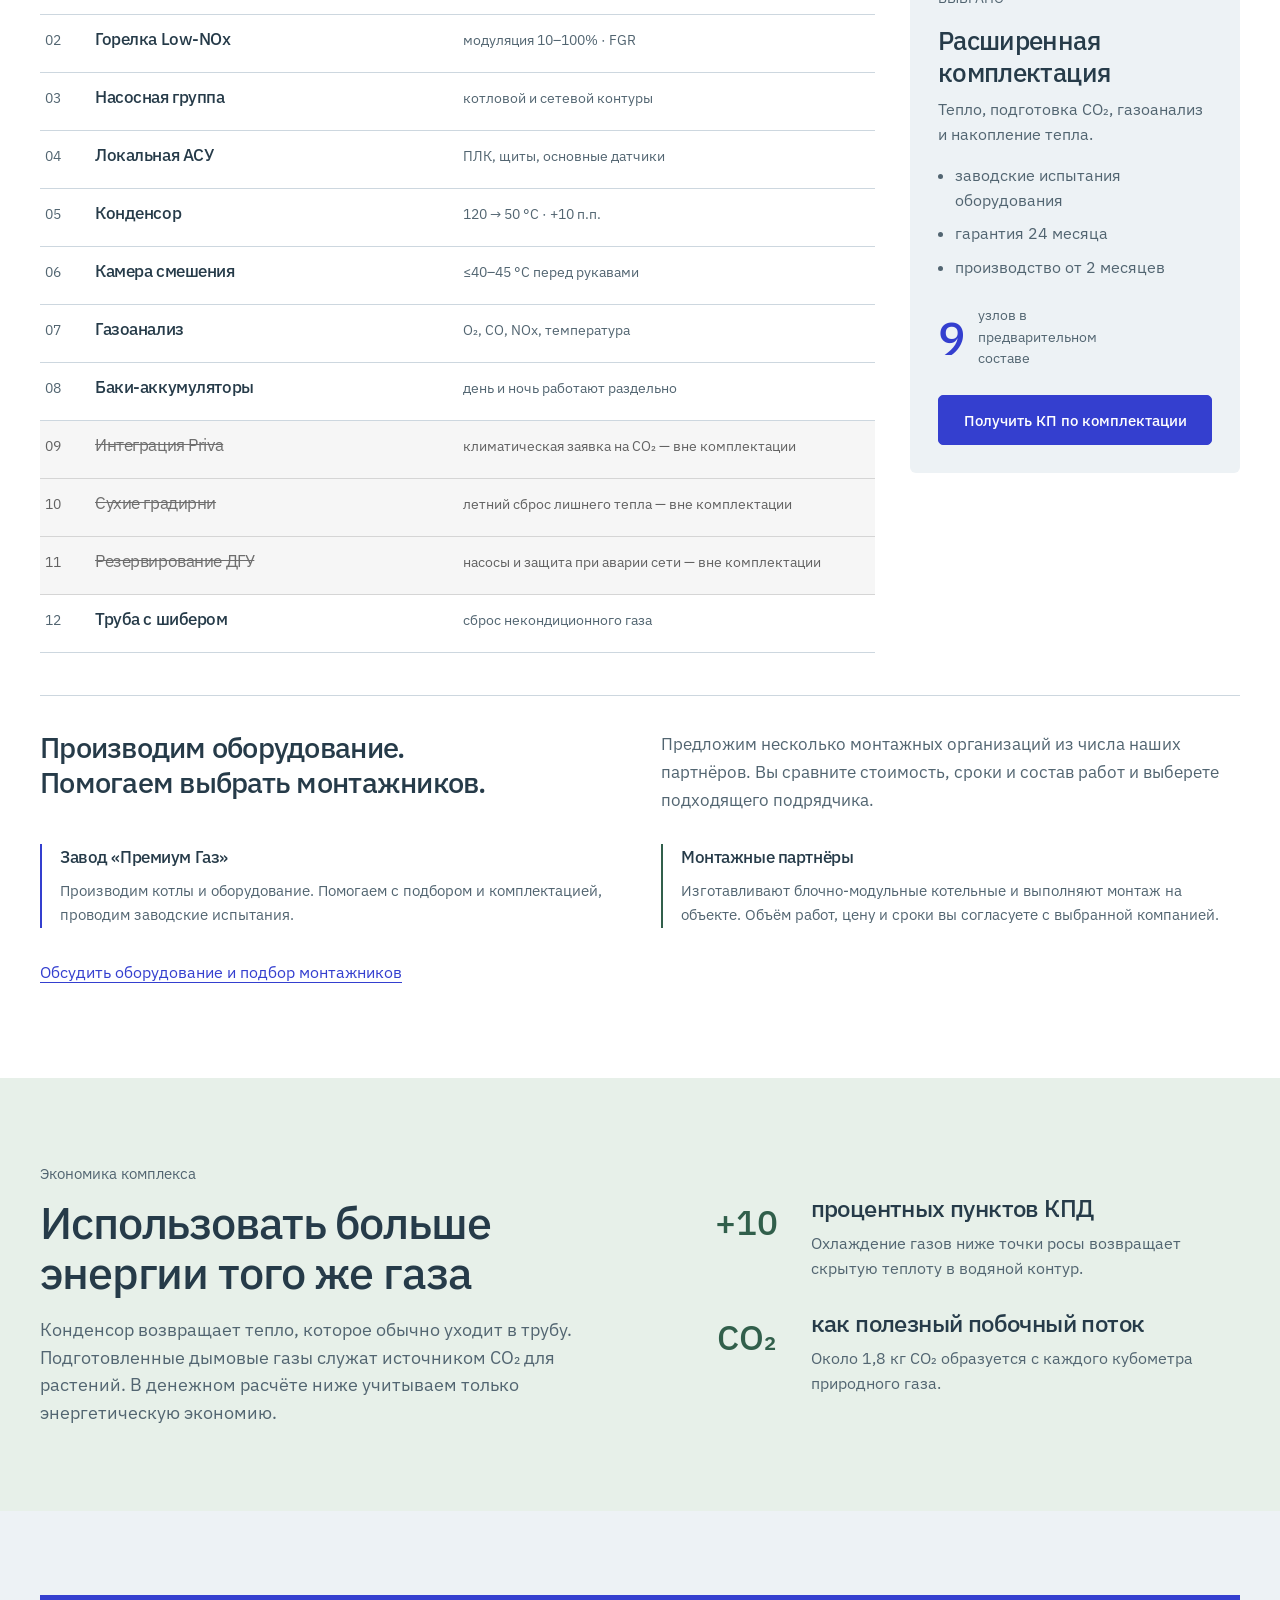
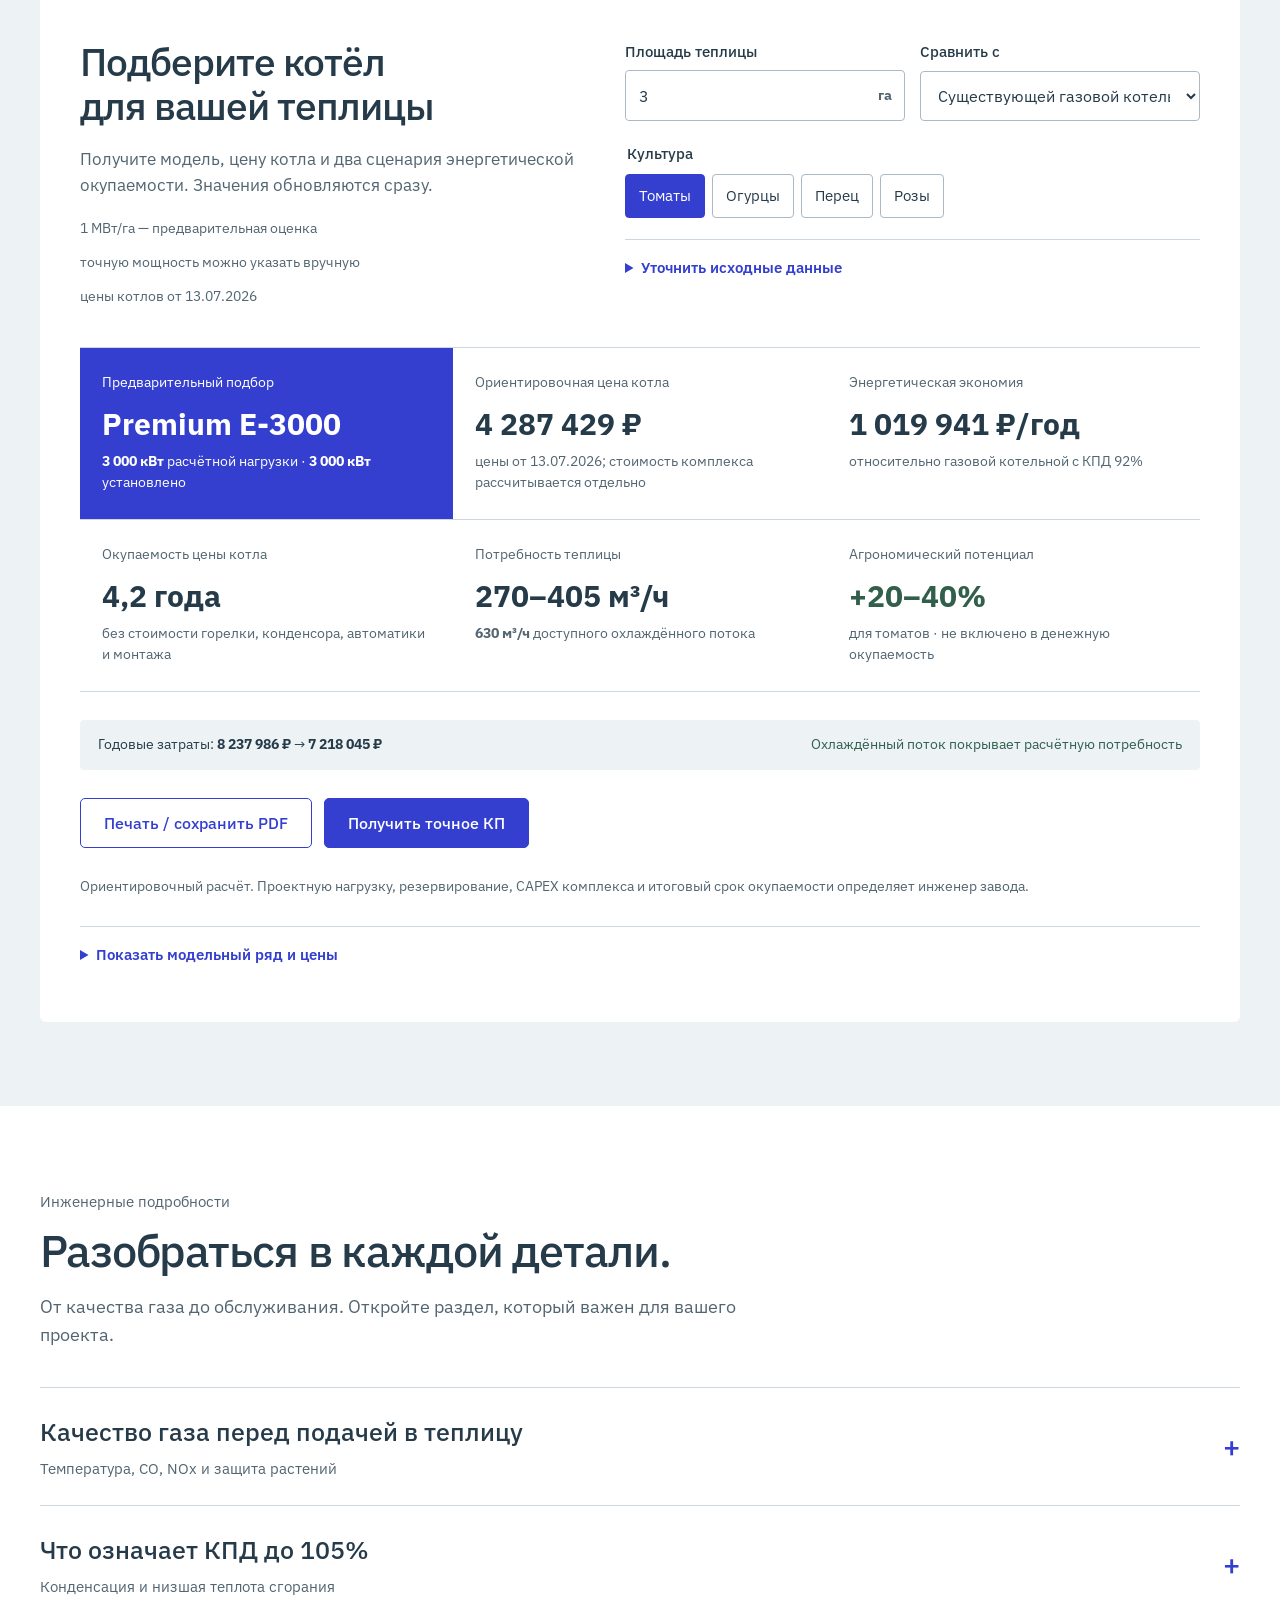
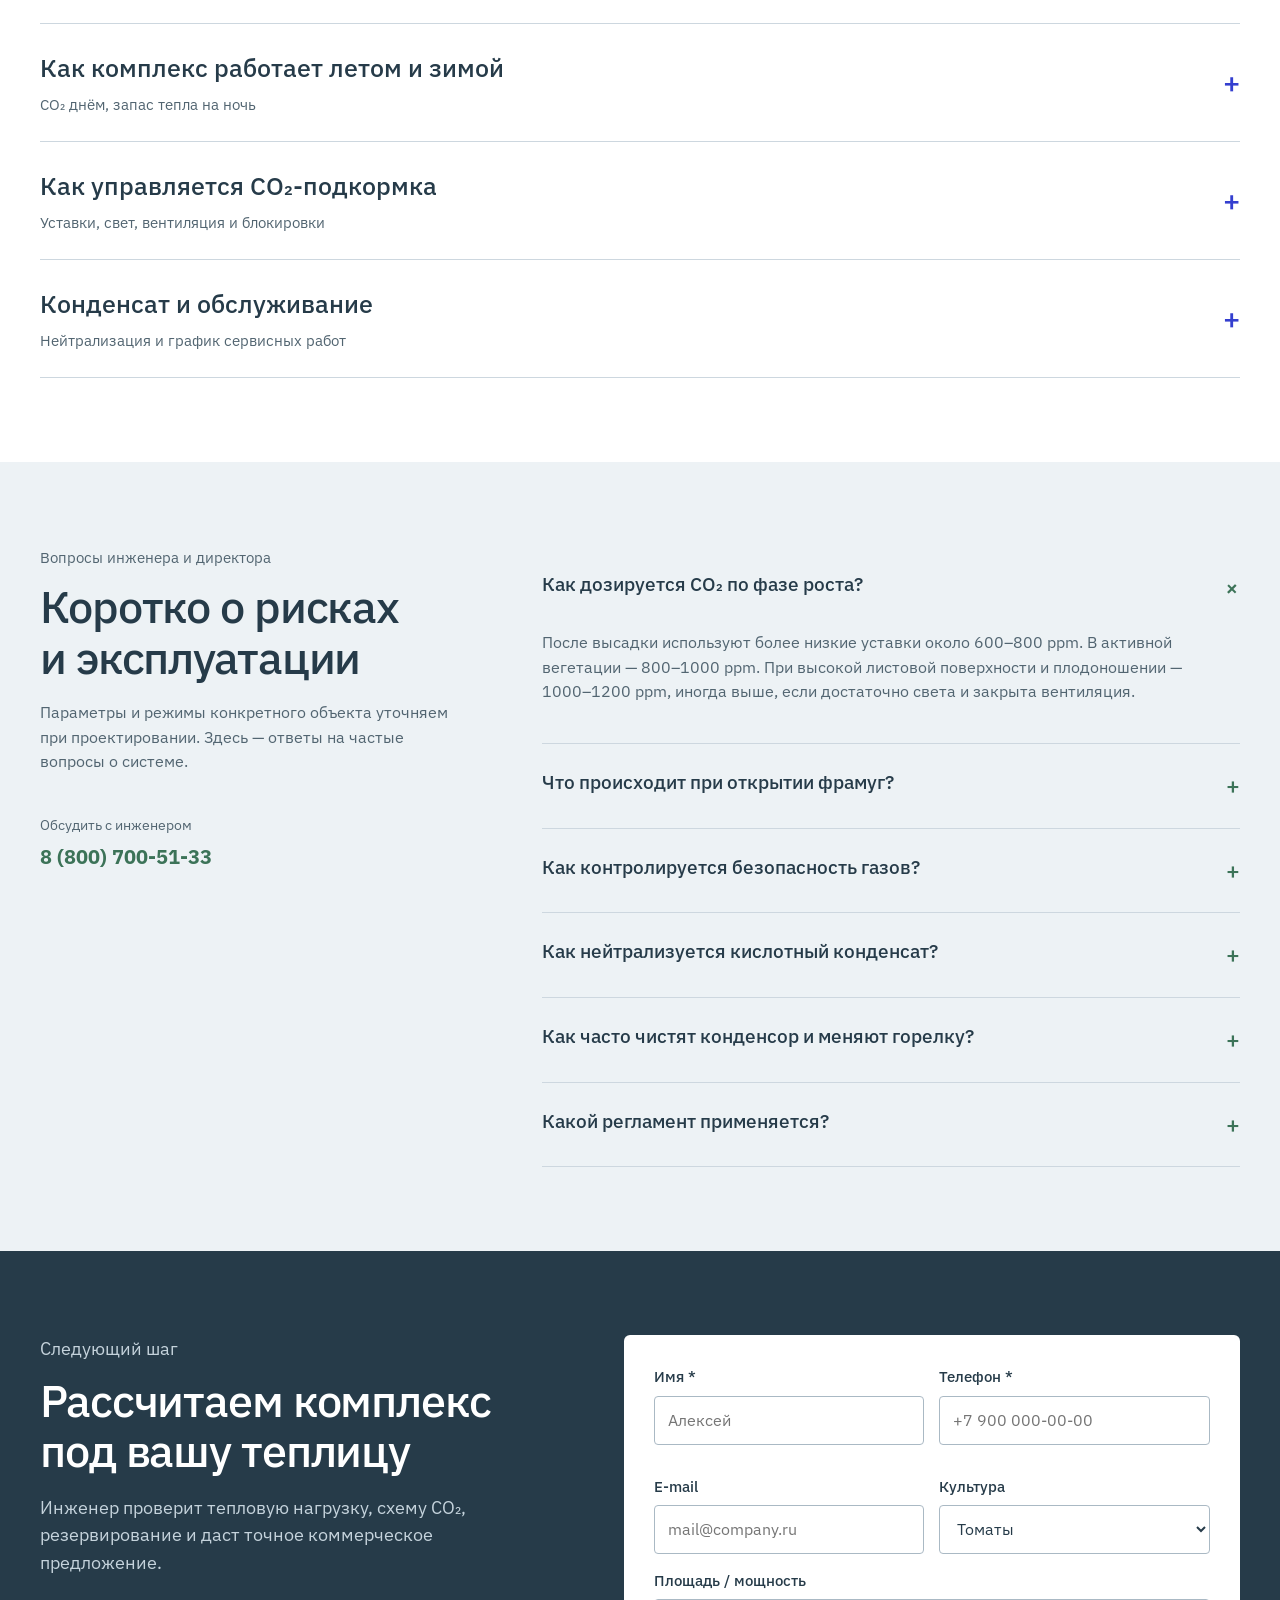
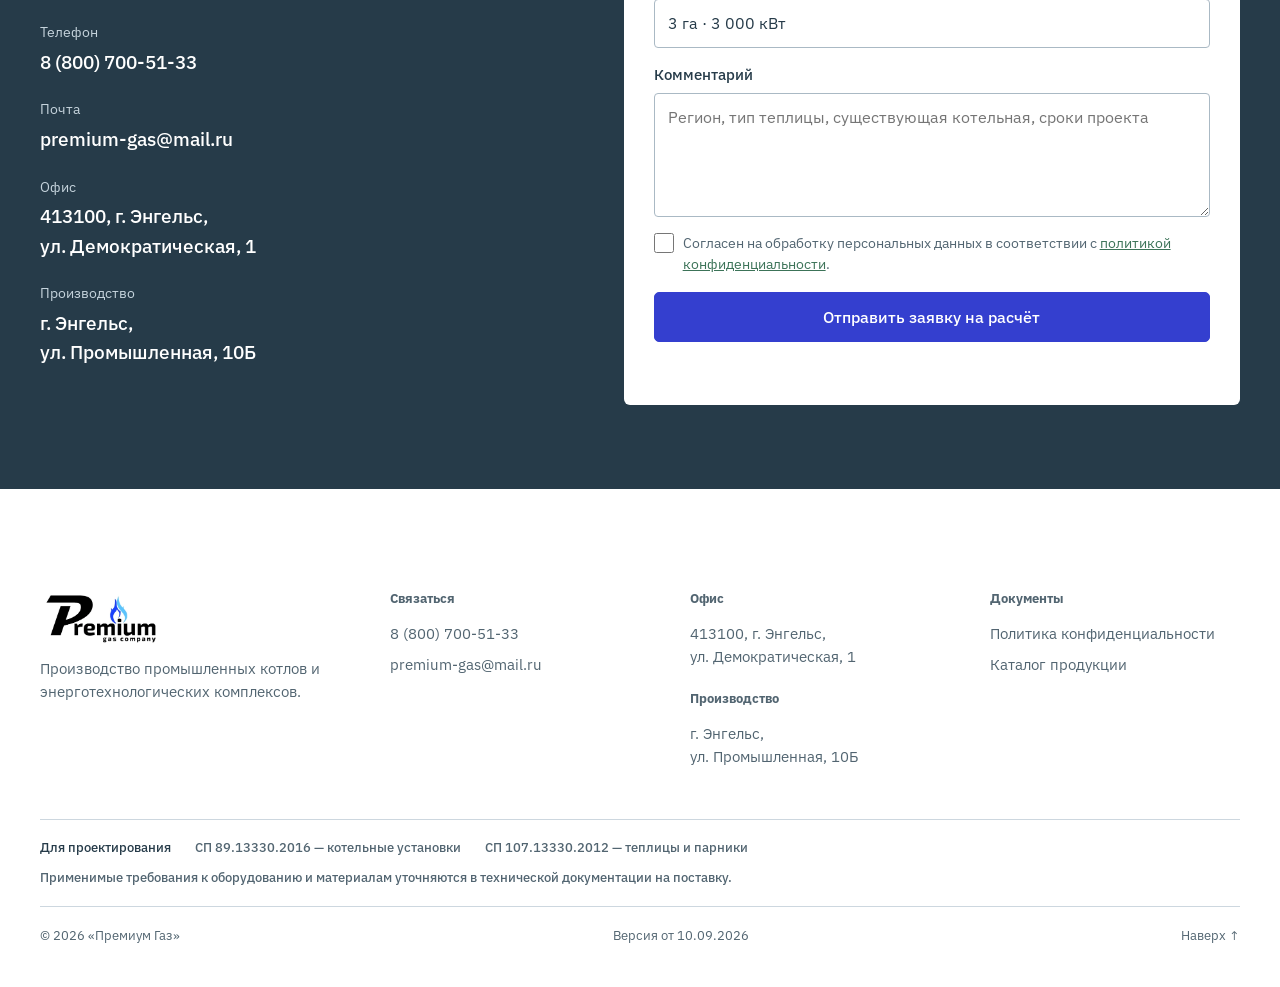
==== commit 7491191d: "feat: add Premium E-3500 factory photographs v2026.09.10.8 (Codex GPT-6)" ====
--- a/index.html
+++ b/index.html
@@ -17,11 +17,11 @@
   <link rel="preconnect" href="https://fonts.googleapis.com">
   <link rel="preconnect" href="https://fonts.gstatic.com" crossorigin>
   <link href="https://fonts.googleapis.com/css2?family=IBM+Plex+Sans:wght@400;450;500;600&amp;display=swap" rel="stylesheet">
-  <link rel="stylesheet" href="styles.css?v=2026.09.10.7">
-  <link rel="stylesheet" href="industrial.css?v=2026.09.10.7">
+  <link rel="stylesheet" href="styles.css?v=2026.09.10.8">
+  <link rel="stylesheet" href="industrial.css?v=2026.09.10.8">
   <meta name="theme-color" content="#263b49">
-  <meta name="application-version" content="2026.09.10.7">
-  <script src="script.js?v=2026.09.10.7" defer></script>
+  <meta name="application-version" content="2026.09.10.8">
+  <script src="script.js?v=2026.09.10.8" defer></script>
 </head>
 <body id="top">
   <a class="skip-link" href="#main">К содержанию</a>
@@ -124,13 +124,13 @@
               <path class="flow flow-gas" d="M116 192H439" stroke="url(#gas-gradient)"/>
               <g class="process-node equipment-node" data-node="burner" tabindex="0" role="button" aria-label="Газовая горелка" aria-pressed="false">
                 <rect class="model-hit" x="8" y="133" width="162" height="176" rx="5"/>
-                <image href="assets/scheme/burner-rs610.webp?v=2026.09.10.7" x="0" y="136" width="175" height="165" preserveAspectRatio="xMidYMid meet"/>
+                <image href="assets/scheme/burner-rs610.webp?v=2026.09.10.8" x="0" y="136" width="175" height="165" preserveAspectRatio="xMidYMid meet"/>
                 <text x="88" y="341">Газовая горелка</text>
                 <text class="model-caption" x="88" y="361">модуляция мощности</text>
               </g>
               <g class="process-node equipment-node is-active" data-node="boiler" tabindex="0" role="button" aria-label="Котёл Premium E-7000" aria-pressed="true">
                 <rect class="model-hit" x="177" y="102" width="249" height="206" rx="5"/>
-                <image href="assets/scheme/boiler-e7000.webp?v=2026.09.10.7" x="161" y="98" width="278" height="212" preserveAspectRatio="xMidYMid meet"/>
+                <image href="assets/scheme/boiler-e7000.webp?v=2026.09.10.8" x="161" y="98" width="278" height="212" preserveAspectRatio="xMidYMid meet"/>
                 <text x="301" y="341">Premium E-7000</text>
                 <text class="model-caption" x="301" y="361">водогрейный котёл</text>
               </g>
@@ -189,8 +189,8 @@
         <details class="equipment-views">
           <summary>Рассмотреть оборудование и теплицу<span aria-hidden="true">+</span></summary>
           <div class="equipment-views-grid">
-            <figure><img src="assets/scheme/boiler-e7000.webp?v=2026.09.10.7" width="1000" height="700" loading="lazy" alt="Объёмный вид котла Premium E-7000: корпус, передний торец, патрубки и опоры"><figcaption><strong>Premium E-7000</strong><span>Удлинённая топка, трёхходовой корпус и сервисный доступ</span></figcaption></figure>
-            <figure><img src="assets/scheme/burner-rs610.webp?v=2026.09.10.7" width="1000" height="700" loading="lazy" alt="Объёмный вид газовой горелки: вентилятор, привод и огневая голова"><figcaption><strong>Газовая горелка</strong><span>Подача воздуха и топлива, управление горением</span></figcaption></figure>
+            <figure><img src="assets/scheme/boiler-e7000.webp?v=2026.09.10.8" width="1000" height="700" loading="lazy" alt="Объёмный вид котла Premium E-7000: корпус, передний торец, патрубки и опоры"><figcaption><strong>Premium E-7000</strong><span>Удлинённая топка, трёхходовой корпус и сервисный доступ</span></figcaption></figure>
+            <figure><img src="assets/scheme/burner-rs610.webp?v=2026.09.10.8" width="1000" height="700" loading="lazy" alt="Объёмный вид газовой горелки: вентилятор, привод и огневая голова"><figcaption><strong>Газовая горелка</strong><span>Подача воздуха и топлива, управление горением</span></figcaption></figure>
             <figure><img src="assets/scheme/condenser.webp" width="1000" height="699" loading="lazy" alt="Схематичный объёмный вид конденсора: корпус на опорах, верхний газовый выход, боковой вход и фланцы теплообменника"><figcaption><strong>Газовый конденсор</strong><span>Теплообменник, газовый тракт и доступ для обслуживания</span></figcaption></figure>
             <figure><img src="assets/scheme/greenhouse.webp" width="1000" height="667" loading="lazy" alt="Схематичный объёмный вид многопролётной стеклянной теплицы: металлический каркас, двускатные кровли и ряды растений"><figcaption><strong>Тепличный блок</strong><span>Стеклянные пролёты, ряды растений и прикорневая подача CO₂</span></figcaption></figure>
             <figure class="equipment-view-chimney"><img src="assets/scheme/chimney.webp" width="600" height="1178" loading="lazy" alt="Схематичный объёмный вид дымовой трубы: стальной ствол, решётчатая опорная ферма, крепления и боковой газоход"><figcaption><strong>Дымовая труба</strong><span>Стальной ствол на опорной ферме. Секционные соединения и боковой газоход.</span><span>Отвод дымовых газов в атмосферу по резервной ветке.</span></figcaption></figure>
@@ -211,12 +211,13 @@
           <p>Стали 09Г2С / Ст20 по ГОСТ 19281-2014 / ГОСТ 1050-2013. Контроль сварных соединений и гидроиспытания выполняются до отгрузки.</p>
         </div>
 
-        <div class="product-gallery">
+        <div class="product-gallery product-gallery-expanded">
           <figure class="gallery-large"><picture><source media="(max-width:720px)" srcset="assets/boilers/e7000-04-960.webp"><img src="assets/boilers/e7000-04-1600.webp" width="1600" height="900" loading="lazy" alt="Котёл Premium E-7000, общий вид"></picture><figcaption><b>Premium E-7000</b><span>7 000 кВт</span></figcaption></figure>
           <figure><picture><source media="(max-width:720px)" srcset="assets/boilers/e6000-03-960.webp"><img src="assets/boilers/e6000-03-1600.webp" width="1600" height="900" loading="lazy" alt="Котёл Premium E-6000"></picture><figcaption><b>Premium E-6000</b><span>6 000 кВт</span></figcaption></figure>
           <figure><picture><source media="(max-width:720px)" srcset="assets/boilers/e4000-01-960.webp"><img src="assets/boilers/e4000-01-1600.webp" width="1600" height="900" loading="lazy" alt="Котёл Premium E-4000"></picture><figcaption><b>Premium E-4000</b><span>4 000 кВт</span></figcaption></figure>
-        </div>
-<details class="factory-more"><summary>Ещё 7 фотографий котлов</summary><div class="gallery-strip" aria-label="Дополнительные фотографии котлов">
+          <figure><picture><source media="(max-width:720px)" srcset="assets/boilers/e3500-01-960.webp"><img src="assets/boilers/e3500-01-1600.webp" width="1600" height="900" loading="lazy" alt="Premium E-3500 в цехе: общий вид корпуса, передних дверей и верхних патрубков"></picture><figcaption><b>Premium E-3500</b><span>3 500 кВт</span></figcaption></figure>
+        </div>
+<details class="factory-more"><summary>Ещё 8 фотографий котлов</summary><div class="gallery-strip" aria-label="Дополнительные фотографии котлов">
           <img src="assets/boilers/e7000-02-960.webp" width="960" height="540" loading="lazy" alt="Premium E-7000, вид со стороны выхода газов">
           <img src="assets/boilers/e7000-03-960.webp" width="960" height="540" loading="lazy" alt="Premium E-7000 при перемещении краном">
           <img src="assets/boilers/e7000-05-960.webp" width="960" height="540" loading="lazy" alt="Premium E-7000, фронтальный ракурс">
@@ -225,7 +226,10 @@
           <img src="assets/boilers/e4000-02-960.webp" width="960" height="540" loading="lazy" alt="Premium E-4000, вид под углом">
           <img src="assets/boilers/e7000-01-960.webp" width="960" height="540" loading="lazy" alt="Premium E-7000 в цехе">
         </div>
-
+        <figure class="factory-portrait">
+          <picture><source media="(max-width:720px)" srcset="assets/boilers/e3500-02-960.webp"><img src="assets/boilers/e3500-02-1600.webp" width="1600" height="2843" loading="lazy" alt="Premium E-3500, вертикальный ракурс спереди: сервисные двери, посадочное место горелки и опоры"></picture>
+          <figcaption><strong>Premium E-3500</strong><span>3 500 кВт</span><p>Вид со стороны горелки.<br>Сервисные двери и опоры котла.</p></figcaption>
+        </figure>
         </details>
         <div class="production-head"><div><span>Семь этапов производства</span><h3>От листа металла до готового котла</h3></div><p>Видео о работе нашего завода.<br>Выберите доступную площадку: YouTube или канал ВК Видео.</p></div>
         <div class="production-grid">
--- a/industrial.css
+++ b/industrial.css
@@ -1,4 +1,4 @@
-/* PREMIUM greenhouse edition 2026.09.10.7. Art direction: factory / technology.
+/* PREMIUM greenhouse edition 2026.09.10.8. Art direction: factory / technology.
    Authored by OpenAI Codex (GPT-6). Base interactive and print contracts: styles.css. */
 :root { --bg:#edf2f5; --surface:#fff; --ink:#263b49; --muted:#526571; --line:#cdd7df; --green:#315f4b; --green-2:#3c7358; --green-3:#c5e0d0; --green-soft:#e7f0e9; --heat:#a9512e; --heat-soft:#f5e9e3; --water:#176d9f; --dark:#263b49; --radius:6px; --shadow:none; --max:1320px; --brand-blue:#343fcf; }
 body { font-family:'IBM Plex Sans',Arial,sans-serif; background:#fff; overflow-x:clip; }
@@ -376,3 +376,21 @@
  .production-platforms a { font-size:13px; }
  .production-play { width:30px; height:30px; right:7px; bottom:7px; font-size:13px; }
 }
+
+/* Four product models and the uncut E-3500 portrait — 2026.09.10.8, OpenAI Codex (GPT-6). */
+.product-gallery-expanded { grid-template-columns:repeat(2,minmax(0,1fr)); grid-template-rows:auto; }
+.product-gallery-expanded figure,.product-gallery-expanded .gallery-large { grid-column:auto; grid-row:auto; height:auto; aspect-ratio:16/9; margin:0; }
+.factory-portrait { display:grid; grid-template-columns:minmax(0,360px) minmax(0,320px); gap:36px; align-items:center; justify-content:center; margin:28px 0 0; padding-top:28px; border-top:1px solid var(--line); }
+.factory-portrait picture { display:block; }
+.factory-portrait img { display:block; width:100%; height:auto; max-height:560px; object-fit:contain; }
+.factory-portrait figcaption { color:var(--ink); }
+.factory-portrait strong,.factory-portrait span { display:block; }
+.factory-portrait strong { font-size:24px; font-weight:500; }
+.factory-portrait span { margin-top:6px; font-size:17px; }
+.factory-portrait p { color:var(--muted); font-size:16px; line-height:1.6; }
+@media (max-width:560px) {
+ .product-gallery-expanded { grid-template-columns:1fr; }
+ .factory-portrait { grid-template-columns:1fr; gap:16px; }
+ .factory-portrait img { max-height:none; }
+ .factory-portrait strong { font-size:21px; }
+}
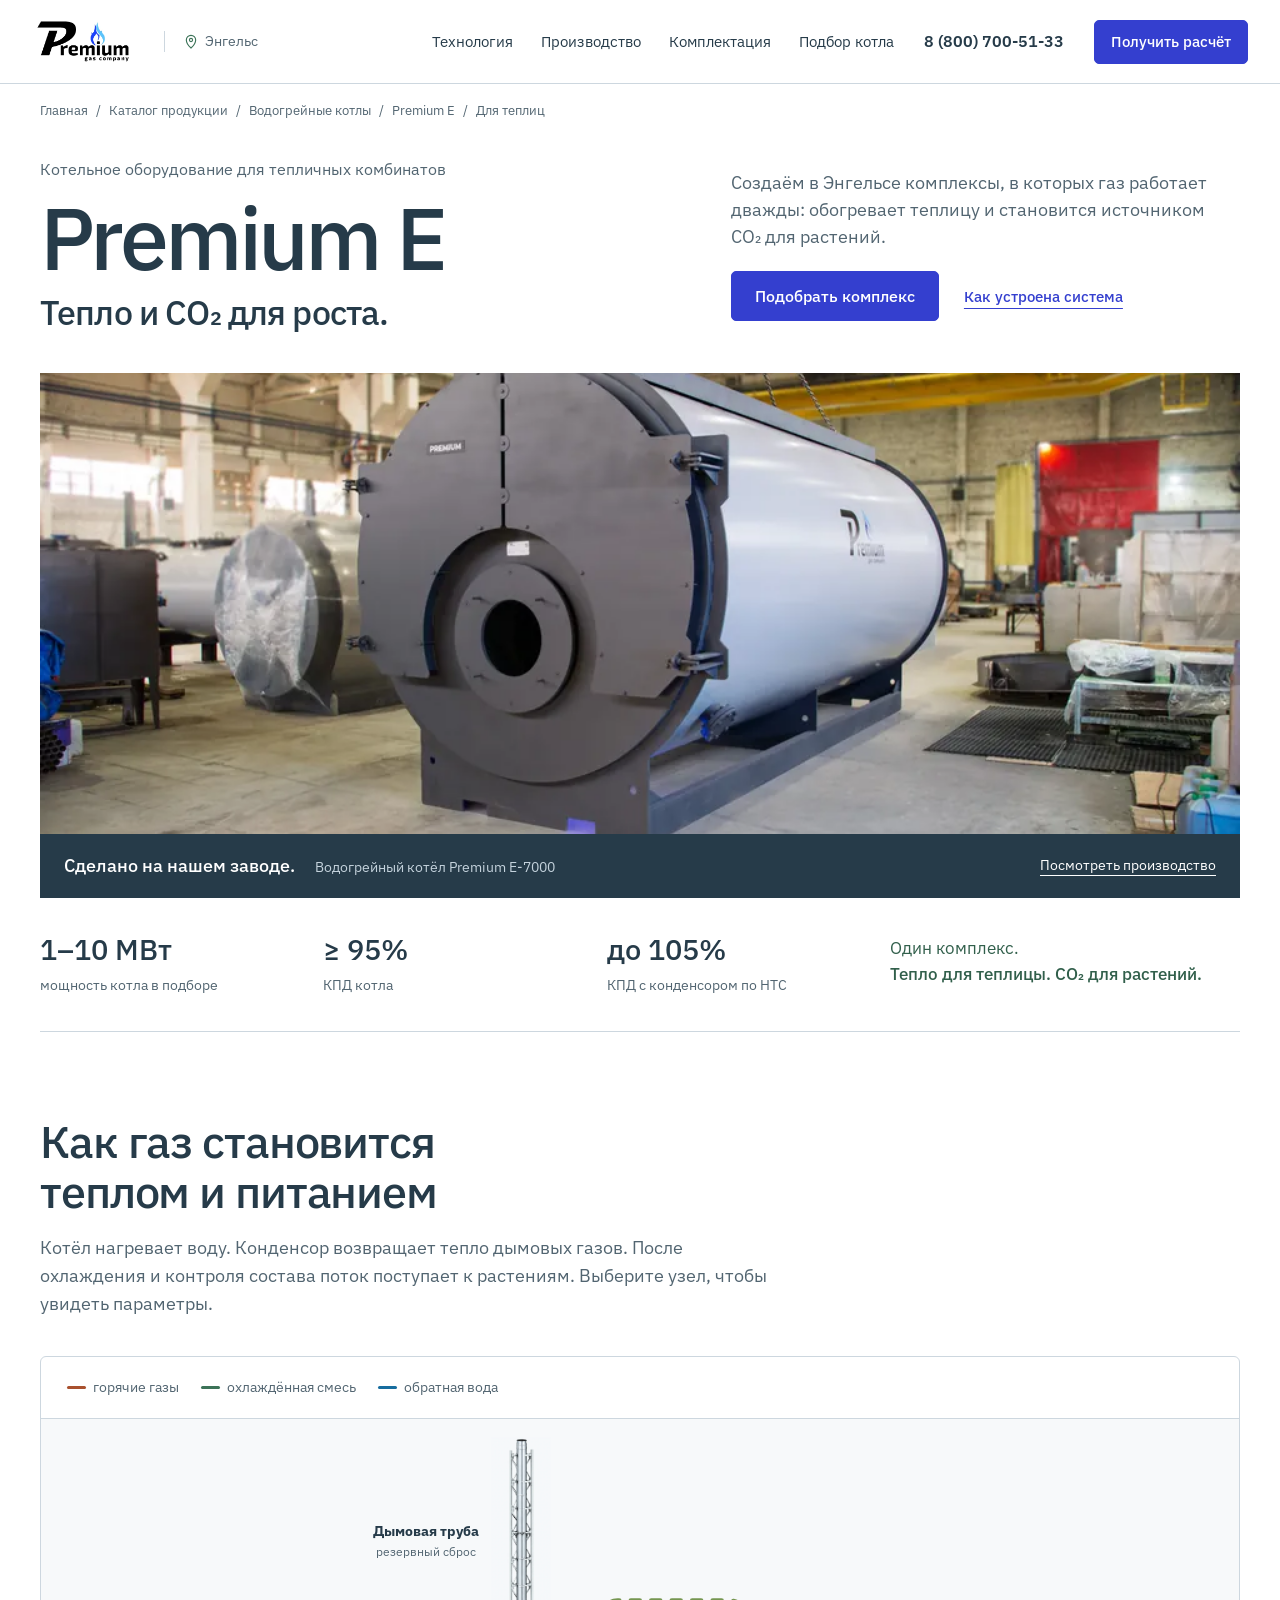
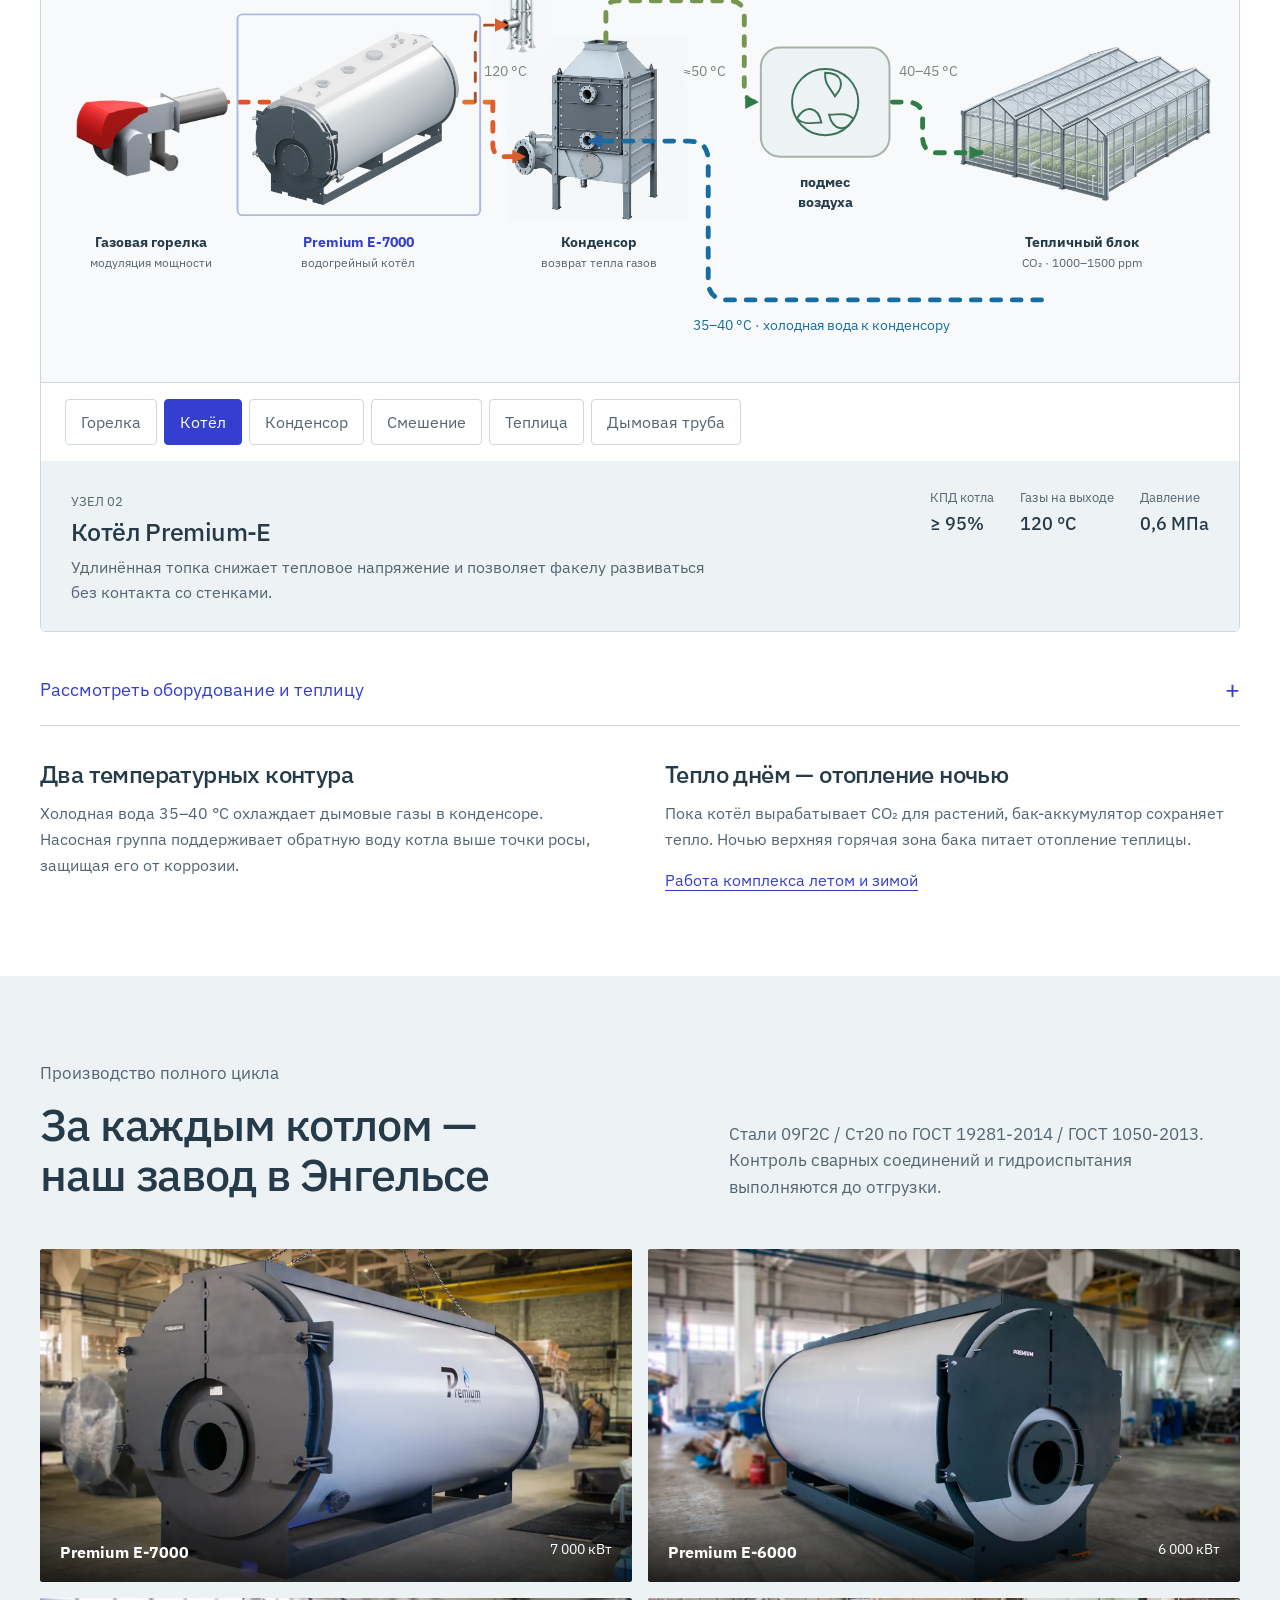
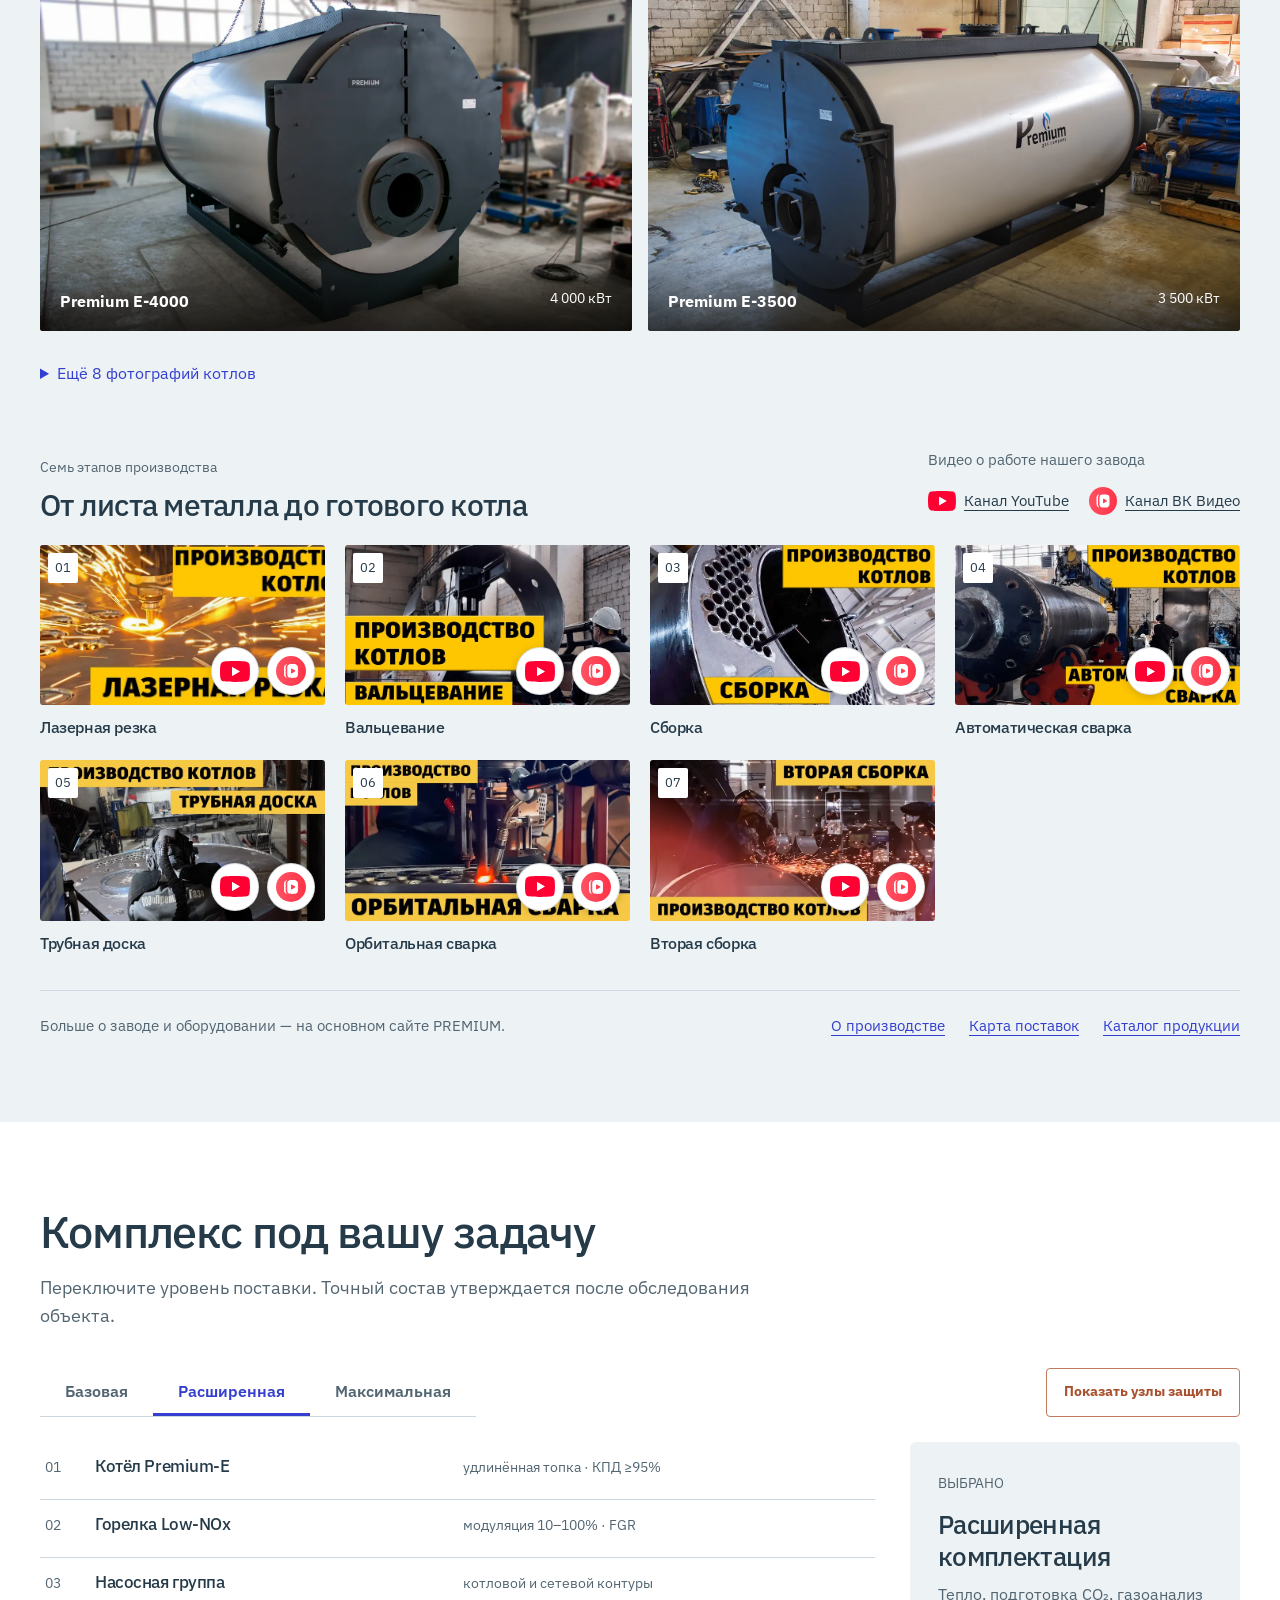
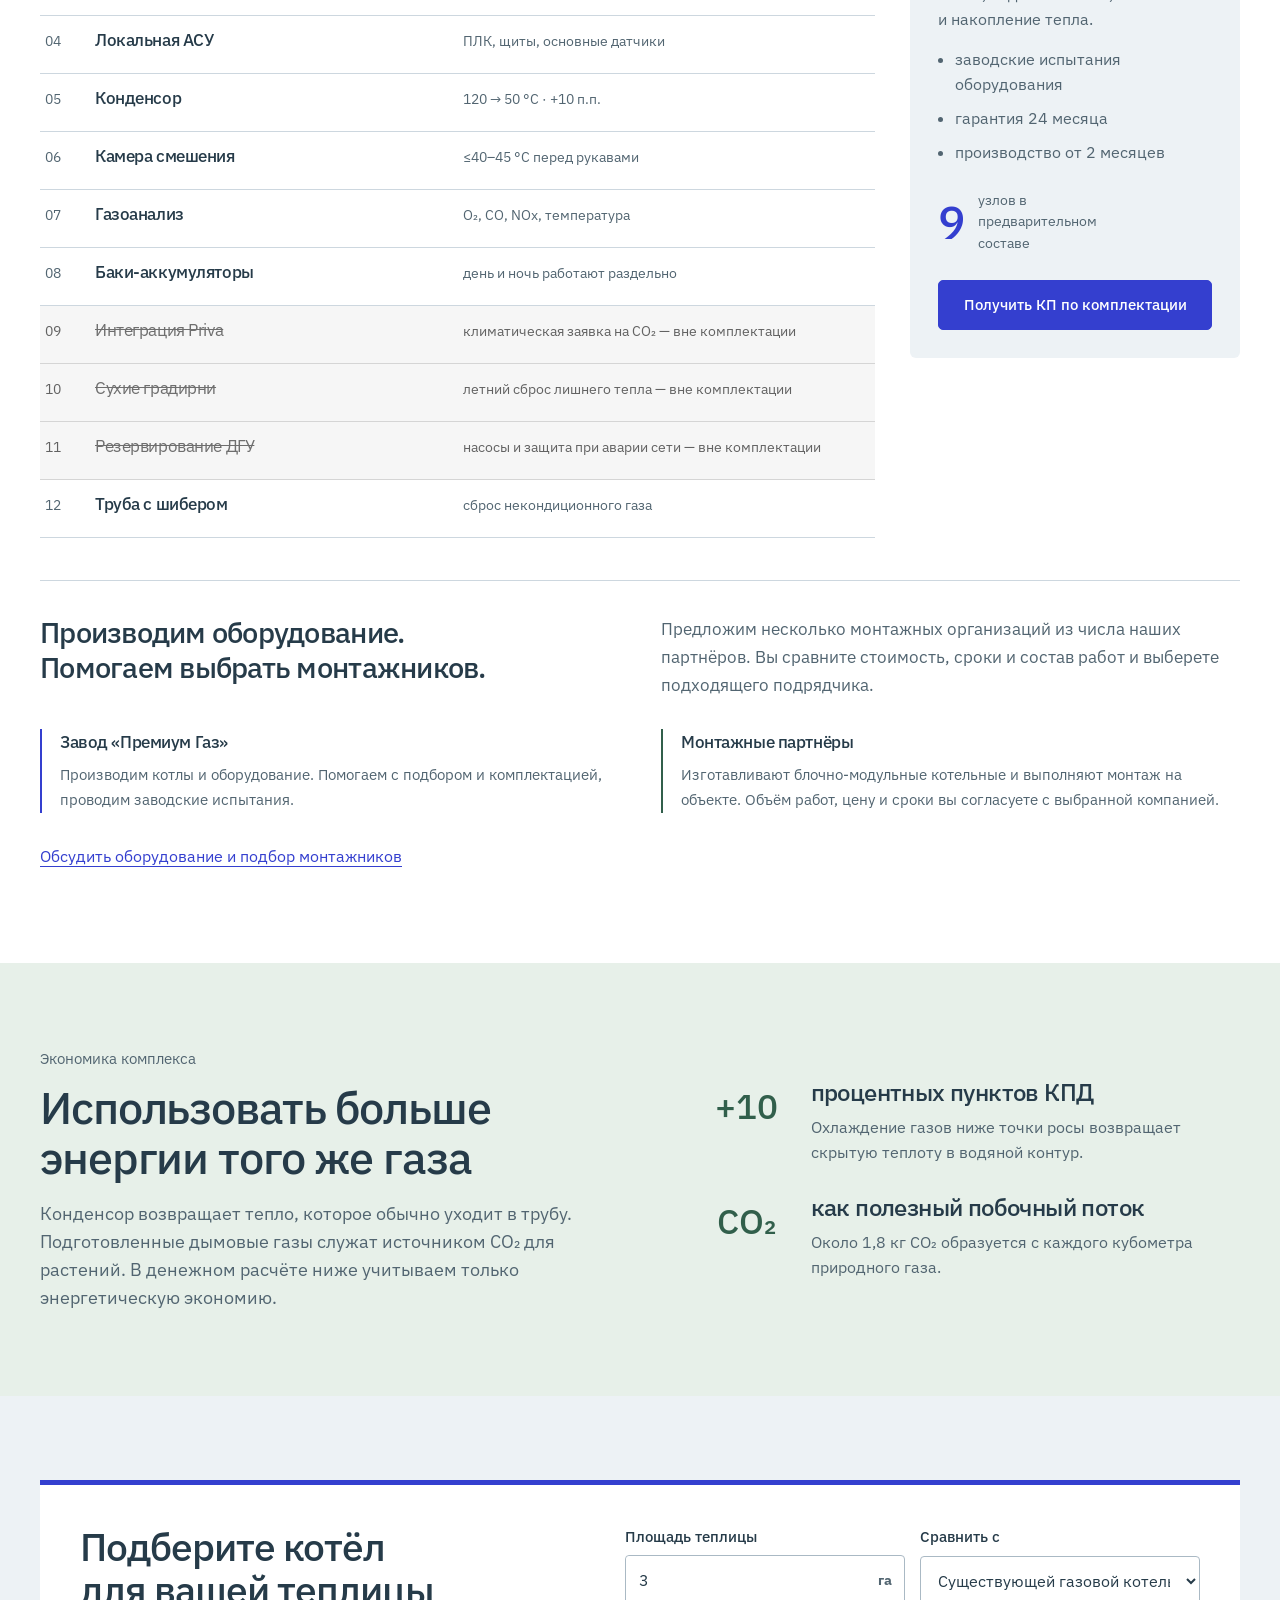
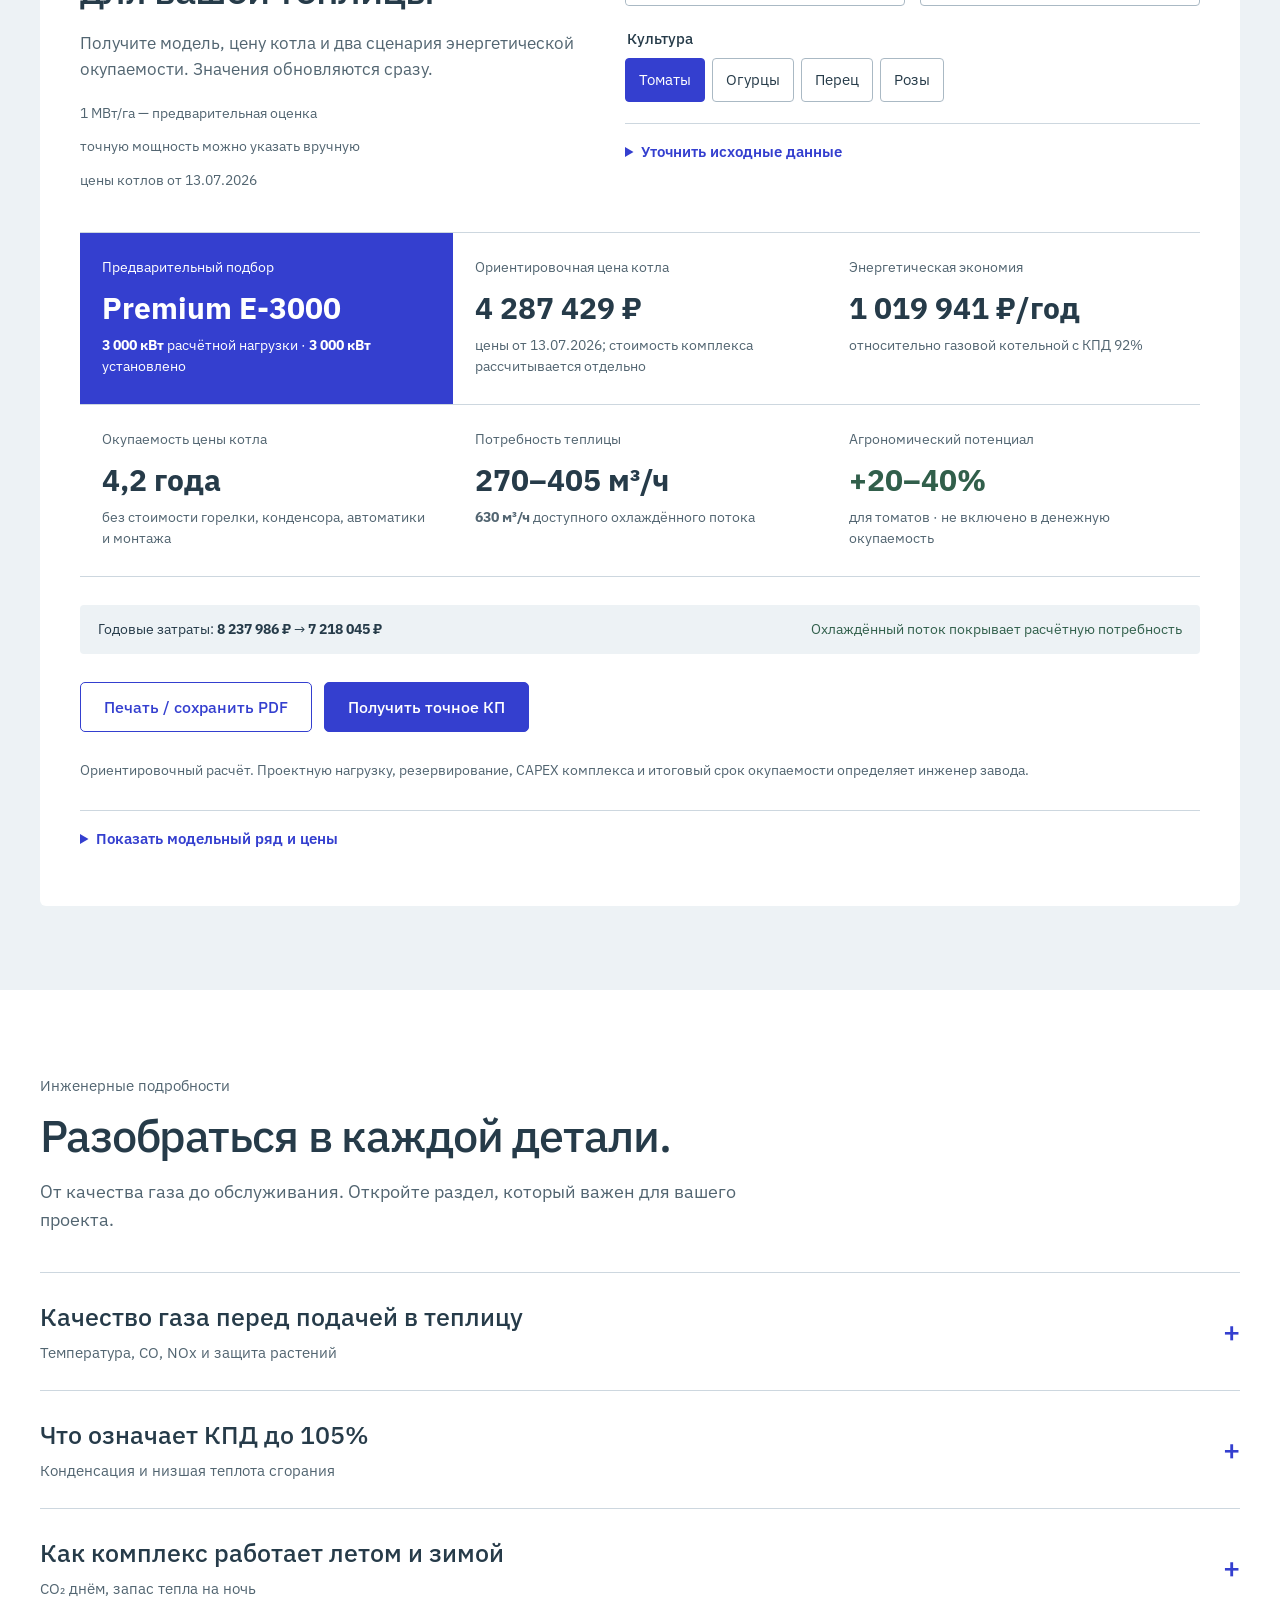
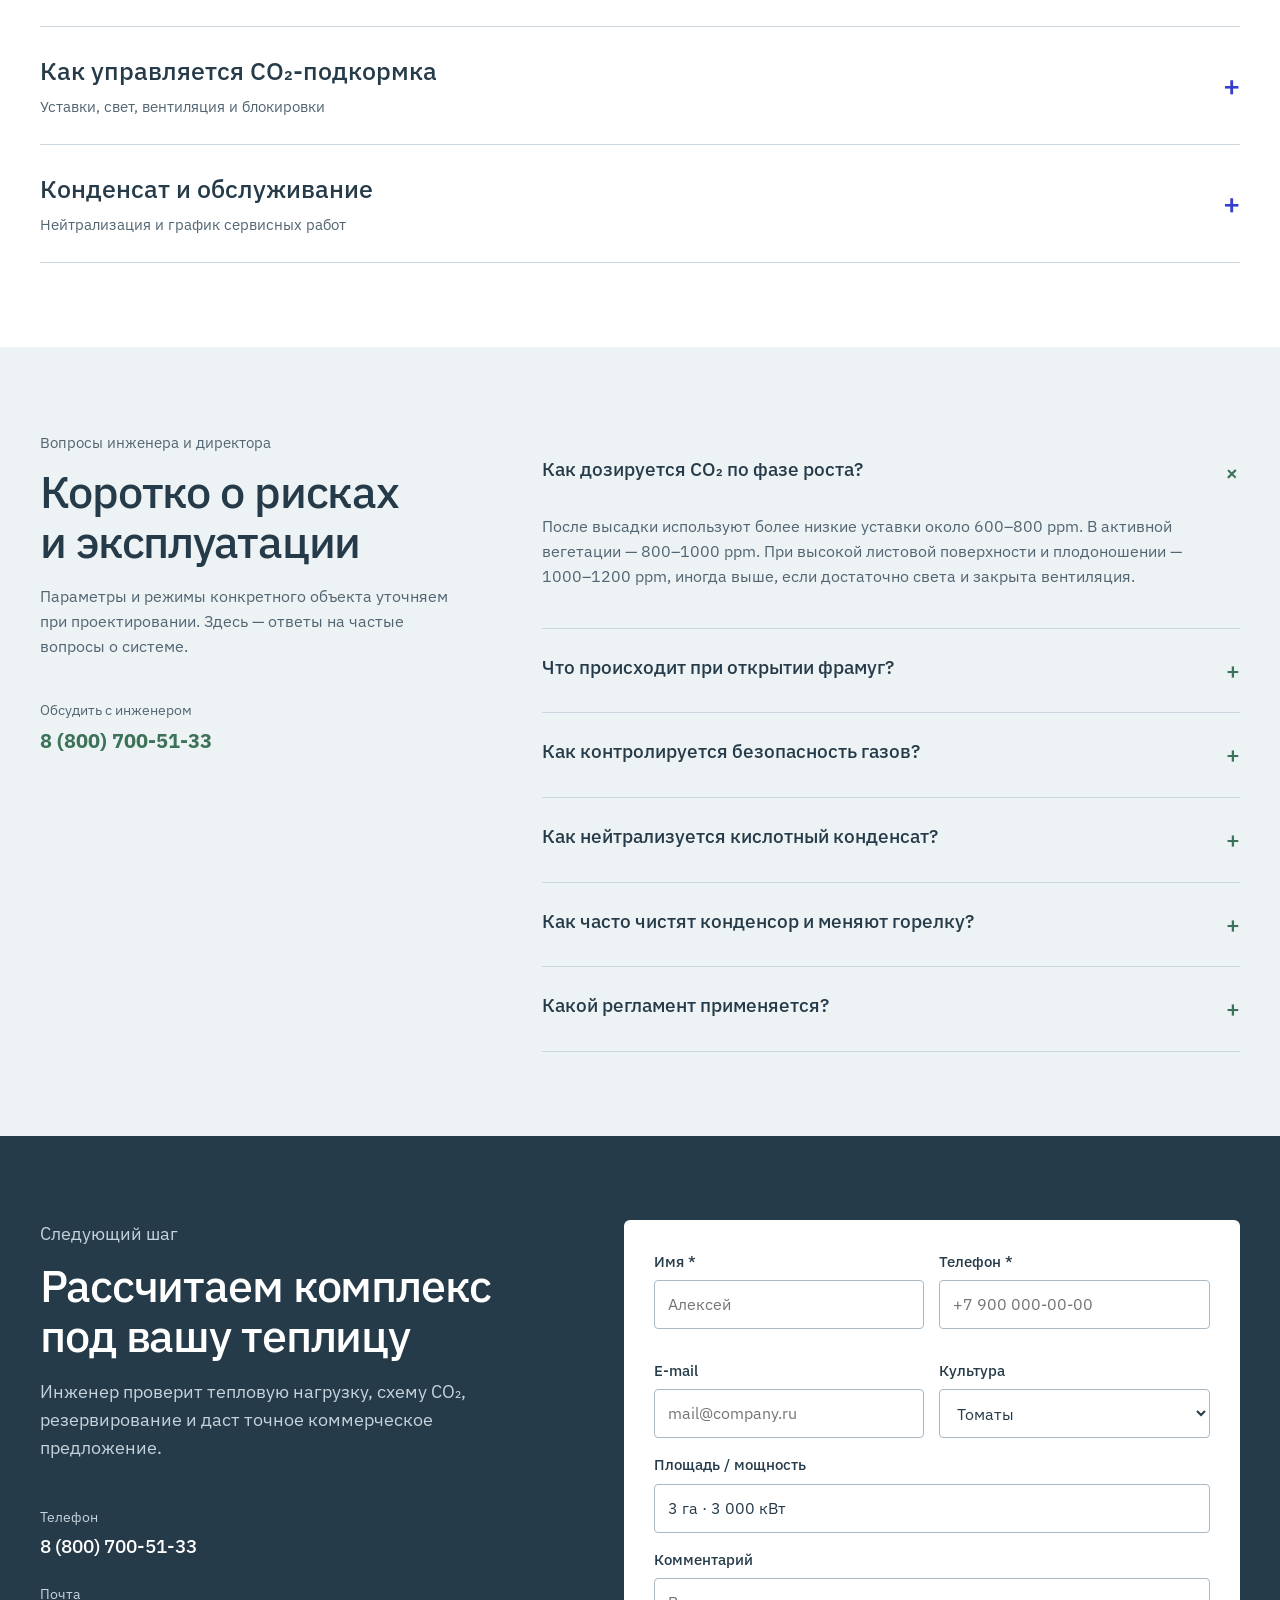
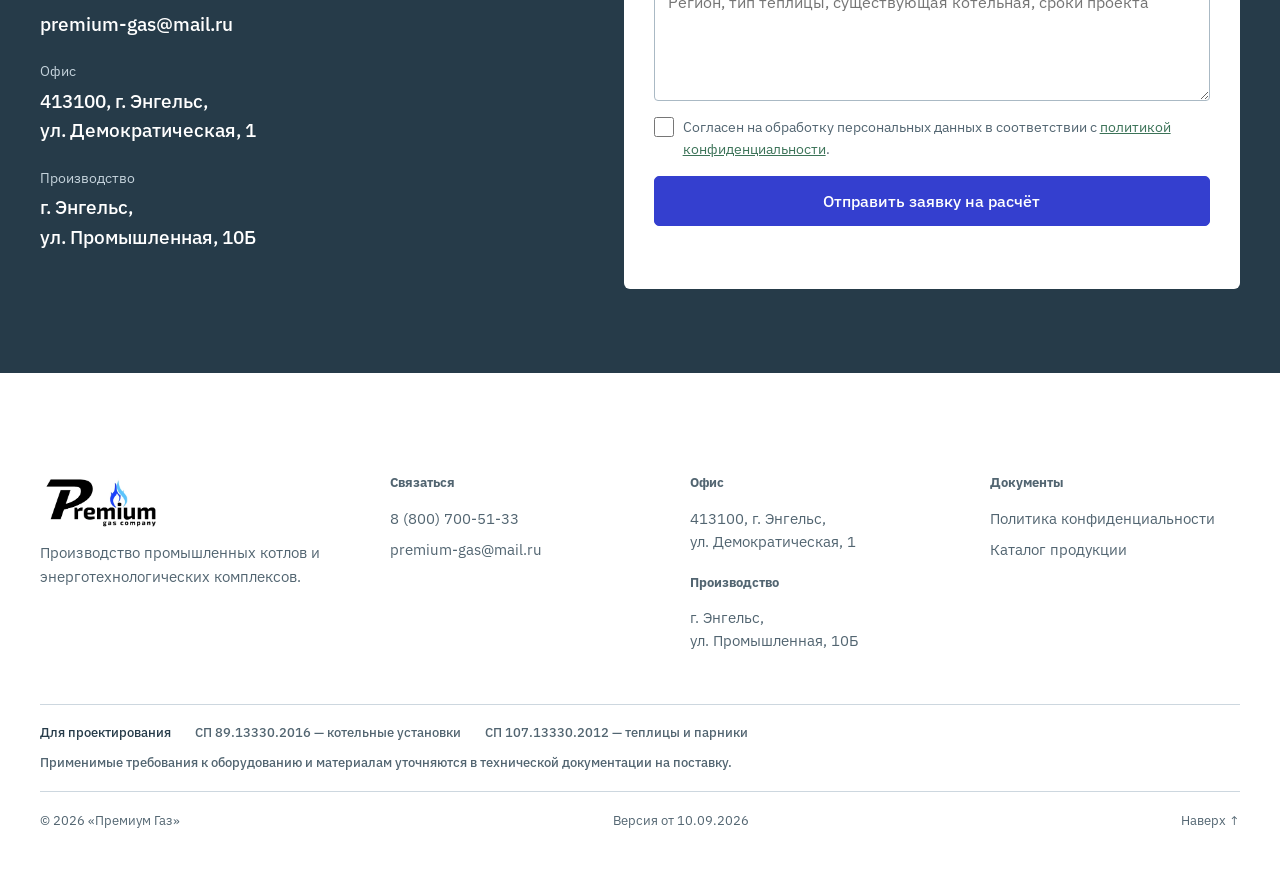
==== commit 323d999c: "feat: add branded video platform buttons v2026.09.10.9 (Codex GPT-6)" ====
--- a/index.html
+++ b/index.html
@@ -17,11 +17,11 @@
   <link rel="preconnect" href="https://fonts.googleapis.com">
   <link rel="preconnect" href="https://fonts.gstatic.com" crossorigin>
   <link href="https://fonts.googleapis.com/css2?family=IBM+Plex+Sans:wght@400;450;500;600&amp;display=swap" rel="stylesheet">
-  <link rel="stylesheet" href="styles.css?v=2026.09.10.8">
-  <link rel="stylesheet" href="industrial.css?v=2026.09.10.8">
+  <link rel="stylesheet" href="styles.css?v=2026.09.10.9">
+  <link rel="stylesheet" href="industrial.css?v=2026.09.10.9">
   <meta name="theme-color" content="#263b49">
-  <meta name="application-version" content="2026.09.10.8">
-  <script src="script.js?v=2026.09.10.8" defer></script>
+  <meta name="application-version" content="2026.09.10.9">
+  <script src="script.js?v=2026.09.10.9" defer></script>
 </head>
 <body id="top">
   <a class="skip-link" href="#main">К содержанию</a>
@@ -124,13 +124,13 @@
               <path class="flow flow-gas" d="M116 192H439" stroke="url(#gas-gradient)"/>
               <g class="process-node equipment-node" data-node="burner" tabindex="0" role="button" aria-label="Газовая горелка" aria-pressed="false">
                 <rect class="model-hit" x="8" y="133" width="162" height="176" rx="5"/>
-                <image href="assets/scheme/burner-rs610.webp?v=2026.09.10.8" x="0" y="136" width="175" height="165" preserveAspectRatio="xMidYMid meet"/>
+                <image href="assets/scheme/burner-rs610.webp?v=2026.09.10.9" x="0" y="136" width="175" height="165" preserveAspectRatio="xMidYMid meet"/>
                 <text x="88" y="341">Газовая горелка</text>
                 <text class="model-caption" x="88" y="361">модуляция мощности</text>
               </g>
               <g class="process-node equipment-node is-active" data-node="boiler" tabindex="0" role="button" aria-label="Котёл Premium E-7000" aria-pressed="true">
                 <rect class="model-hit" x="177" y="102" width="249" height="206" rx="5"/>
-                <image href="assets/scheme/boiler-e7000.webp?v=2026.09.10.8" x="161" y="98" width="278" height="212" preserveAspectRatio="xMidYMid meet"/>
+                <image href="assets/scheme/boiler-e7000.webp?v=2026.09.10.9" x="161" y="98" width="278" height="212" preserveAspectRatio="xMidYMid meet"/>
                 <text x="301" y="341">Premium E-7000</text>
                 <text class="model-caption" x="301" y="361">водогрейный котёл</text>
               </g>
@@ -189,8 +189,8 @@
         <details class="equipment-views">
           <summary>Рассмотреть оборудование и теплицу<span aria-hidden="true">+</span></summary>
           <div class="equipment-views-grid">
-            <figure><img src="assets/scheme/boiler-e7000.webp?v=2026.09.10.8" width="1000" height="700" loading="lazy" alt="Объёмный вид котла Premium E-7000: корпус, передний торец, патрубки и опоры"><figcaption><strong>Premium E-7000</strong><span>Удлинённая топка, трёхходовой корпус и сервисный доступ</span></figcaption></figure>
-            <figure><img src="assets/scheme/burner-rs610.webp?v=2026.09.10.8" width="1000" height="700" loading="lazy" alt="Объёмный вид газовой горелки: вентилятор, привод и огневая голова"><figcaption><strong>Газовая горелка</strong><span>Подача воздуха и топлива, управление горением</span></figcaption></figure>
+            <figure><img src="assets/scheme/boiler-e7000.webp?v=2026.09.10.9" width="1000" height="700" loading="lazy" alt="Объёмный вид котла Premium E-7000: корпус, передний торец, патрубки и опоры"><figcaption><strong>Premium E-7000</strong><span>Удлинённая топка, трёхходовой корпус и сервисный доступ</span></figcaption></figure>
+            <figure><img src="assets/scheme/burner-rs610.webp?v=2026.09.10.9" width="1000" height="700" loading="lazy" alt="Объёмный вид газовой горелки: вентилятор, привод и огневая голова"><figcaption><strong>Газовая горелка</strong><span>Подача воздуха и топлива, управление горением</span></figcaption></figure>
             <figure><img src="assets/scheme/condenser.webp" width="1000" height="699" loading="lazy" alt="Схематичный объёмный вид конденсора: корпус на опорах, верхний газовый выход, боковой вход и фланцы теплообменника"><figcaption><strong>Газовый конденсор</strong><span>Теплообменник, газовый тракт и доступ для обслуживания</span></figcaption></figure>
             <figure><img src="assets/scheme/greenhouse.webp" width="1000" height="667" loading="lazy" alt="Схематичный объёмный вид многопролётной стеклянной теплицы: металлический каркас, двускатные кровли и ряды растений"><figcaption><strong>Тепличный блок</strong><span>Стеклянные пролёты, ряды растений и прикорневая подача CO₂</span></figcaption></figure>
             <figure class="equipment-view-chimney"><img src="assets/scheme/chimney.webp" width="600" height="1178" loading="lazy" alt="Схематичный объёмный вид дымовой трубы: стальной ствол, решётчатая опорная ферма, крепления и боковой газоход"><figcaption><strong>Дымовая труба</strong><span>Стальной ствол на опорной ферме. Секционные соединения и боковой газоход.</span><span>Отвод дымовых газов в атмосферу по резервной ветке.</span></figcaption></figure>
@@ -231,42 +231,58 @@
           <figcaption><strong>Premium E-3500</strong><span>3 500 кВт</span><p>Вид со стороны горелки.<br>Сервисные двери и опоры котла.</p></figcaption>
         </figure>
         </details>
-        <div class="production-head"><div><span>Семь этапов производства</span><h3>От листа металла до готового котла</h3></div><p>Видео о работе нашего завода.<br>Выберите доступную площадку: YouTube или канал ВК Видео.</p></div>
+        <div class="production-head">
+          <div><span>Семь этапов производства</span><h3>От листа металла до готового котла</h3></div>
+          <div class="production-channels">
+            <p>Видео о работе нашего завода</p>
+            <div class="production-channel-links" aria-label="Каналы завода">
+              <a href="https://www.youtube.com/@Premium_Gas" target="_blank" rel="noopener noreferrer" aria-label="Канал Премиум Газ на YouTube, откроется в новой вкладке"><img src="assets/brands/youtube.svg" width="32" height="32" alt=""><span>Канал YouTube</span></a>
+              <a href="https://vkvideo.ru/@club16161388" target="_blank" rel="noopener noreferrer" aria-label="Канал Премиум Газ в ВК Видео, откроется в новой вкладке"><img src="assets/brands/vk-video.svg" width="32" height="32" alt=""><span>Канал ВК Видео</span></a>
+            </div>
+          </div>
+        </div>
         <div class="production-grid">
           <article>
-            <a class="production-preview" href="https://www.youtube.com/watch?v=mg5FbE7rPYk" target="_blank" rel="noopener noreferrer" aria-label="Лазерная резка: видео на YouTube, откроется в новой вкладке"><img src="assets/production/stage-01.webp" width="720" height="405" loading="lazy" alt="Лазерная резка металла"><span class="episode mono" aria-hidden="true">01</span><span class="production-play" aria-hidden="true">▶</span></a>
+            <div class="production-preview"><img src="assets/production/stage-01.webp" width="720" height="405" loading="lazy" alt="Лазерная резка металла"><span class="episode mono" aria-hidden="true">01</span>
+              <div class="production-actions" role="group" aria-label="Лазерная резка: выбрать площадку"><a class="production-watch production-watch-youtube" href="https://www.youtube.com/watch?v=mg5FbE7rPYk" target="_blank" rel="noopener noreferrer" aria-label="Лазерная резка: видео на YouTube, откроется в новой вкладке" title="Смотреть на YouTube"><img src="assets/brands/youtube.svg" width="32" height="32" alt=""></a><a class="production-watch production-watch-vk" href="https://vkvideo.ru/@club16161388" target="_blank" rel="noopener noreferrer" aria-label="Лазерная резка: открыть канал Премиум Газ в ВК Видео в новой вкладке" title="Канал ВК Видео"><img src="assets/brands/vk-video.svg" width="32" height="32" alt=""></a></div>
+            </div>
             <h4>Лазерная резка</h4>
-            <div class="production-platforms"><a href="https://www.youtube.com/watch?v=mg5FbE7rPYk" target="_blank" rel="noopener noreferrer" aria-label="Лазерная резка: видео на YouTube, откроется в новой вкладке">YouTube</a><a href="https://vkvideo.ru/@club16161388" target="_blank" rel="noopener noreferrer" aria-label="Лазерная резка: открыть канал Премиум Газ в ВК Видео в новой вкладке">Канал ВК Видео</a></div>
           </article>
           <article>
-            <a class="production-preview" href="https://www.youtube.com/watch?v=AFaQ_nMr6ZA" target="_blank" rel="noopener noreferrer" aria-label="Вальцевание: видео на YouTube, откроется в новой вкладке"><img src="assets/production/stage-02.webp" width="720" height="405" loading="lazy" alt="Вальцевание обечайки"><span class="episode mono" aria-hidden="true">02</span><span class="production-play" aria-hidden="true">▶</span></a>
+            <div class="production-preview"><img src="assets/production/stage-02.webp" width="720" height="405" loading="lazy" alt="Вальцевание обечайки"><span class="episode mono" aria-hidden="true">02</span>
+              <div class="production-actions" role="group" aria-label="Вальцевание: выбрать площадку"><a class="production-watch production-watch-youtube" href="https://www.youtube.com/watch?v=AFaQ_nMr6ZA" target="_blank" rel="noopener noreferrer" aria-label="Вальцевание: видео на YouTube, откроется в новой вкладке" title="Смотреть на YouTube"><img src="assets/brands/youtube.svg" width="32" height="32" alt=""></a><a class="production-watch production-watch-vk" href="https://vkvideo.ru/@club16161388" target="_blank" rel="noopener noreferrer" aria-label="Вальцевание: открыть канал Премиум Газ в ВК Видео в новой вкладке" title="Канал ВК Видео"><img src="assets/brands/vk-video.svg" width="32" height="32" alt=""></a></div>
+            </div>
             <h4>Вальцевание</h4>
-            <div class="production-platforms"><a href="https://www.youtube.com/watch?v=AFaQ_nMr6ZA" target="_blank" rel="noopener noreferrer" aria-label="Вальцевание: видео на YouTube, откроется в новой вкладке">YouTube</a><a href="https://vkvideo.ru/@club16161388" target="_blank" rel="noopener noreferrer" aria-label="Вальцевание: открыть канал Премиум Газ в ВК Видео в новой вкладке">Канал ВК Видео</a></div>
           </article>
           <article>
-            <a class="production-preview" href="https://www.youtube.com/watch?v=RFOAa88MJo0" target="_blank" rel="noopener noreferrer" aria-label="Сборка: видео на YouTube, откроется в новой вкладке"><img src="assets/production/stage-03.webp" width="720" height="405" loading="lazy" alt="Сборка котла"><span class="episode mono" aria-hidden="true">03</span><span class="production-play" aria-hidden="true">▶</span></a>
+            <div class="production-preview"><img src="assets/production/stage-03.webp" width="720" height="405" loading="lazy" alt="Сборка котла"><span class="episode mono" aria-hidden="true">03</span>
+              <div class="production-actions" role="group" aria-label="Сборка: выбрать площадку"><a class="production-watch production-watch-youtube" href="https://www.youtube.com/watch?v=RFOAa88MJo0" target="_blank" rel="noopener noreferrer" aria-label="Сборка: видео на YouTube, откроется в новой вкладке" title="Смотреть на YouTube"><img src="assets/brands/youtube.svg" width="32" height="32" alt=""></a><a class="production-watch production-watch-vk" href="https://vkvideo.ru/@club16161388" target="_blank" rel="noopener noreferrer" aria-label="Сборка: открыть канал Премиум Газ в ВК Видео в новой вкладке" title="Канал ВК Видео"><img src="assets/brands/vk-video.svg" width="32" height="32" alt=""></a></div>
+            </div>
             <h4>Сборка</h4>
-            <div class="production-platforms"><a href="https://www.youtube.com/watch?v=RFOAa88MJo0" target="_blank" rel="noopener noreferrer" aria-label="Сборка: видео на YouTube, откроется в новой вкладке">YouTube</a><a href="https://vkvideo.ru/@club16161388" target="_blank" rel="noopener noreferrer" aria-label="Сборка: открыть канал Премиум Газ в ВК Видео в новой вкладке">Канал ВК Видео</a></div>
           </article>
           <article>
-            <a class="production-preview" href="https://www.youtube.com/watch?v=2JjyJxzp8m4" target="_blank" rel="noopener noreferrer" aria-label="Автоматическая сварка: видео на YouTube, откроется в новой вкладке"><img src="assets/production/stage-04.webp" width="720" height="405" loading="lazy" alt="Автоматическая сварка"><span class="episode mono" aria-hidden="true">04</span><span class="production-play" aria-hidden="true">▶</span></a>
+            <div class="production-preview"><img src="assets/production/stage-04.webp" width="720" height="405" loading="lazy" alt="Автоматическая сварка"><span class="episode mono" aria-hidden="true">04</span>
+              <div class="production-actions" role="group" aria-label="Автоматическая сварка: выбрать площадку"><a class="production-watch production-watch-youtube" href="https://www.youtube.com/watch?v=2JjyJxzp8m4" target="_blank" rel="noopener noreferrer" aria-label="Автоматическая сварка: видео на YouTube, откроется в новой вкладке" title="Смотреть на YouTube"><img src="assets/brands/youtube.svg" width="32" height="32" alt=""></a><a class="production-watch production-watch-vk" href="https://vkvideo.ru/@club16161388" target="_blank" rel="noopener noreferrer" aria-label="Автоматическая сварка: открыть канал Премиум Газ в ВК Видео в новой вкладке" title="Канал ВК Видео"><img src="assets/brands/vk-video.svg" width="32" height="32" alt=""></a></div>
+            </div>
             <h4>Автоматическая сварка</h4>
-            <div class="production-platforms"><a href="https://www.youtube.com/watch?v=2JjyJxzp8m4" target="_blank" rel="noopener noreferrer" aria-label="Автоматическая сварка: видео на YouTube, откроется в новой вкладке">YouTube</a><a href="https://vkvideo.ru/@club16161388" target="_blank" rel="noopener noreferrer" aria-label="Автоматическая сварка: открыть канал Премиум Газ в ВК Видео в новой вкладке">Канал ВК Видео</a></div>
           </article>
           <article>
-            <a class="production-preview" href="https://www.youtube.com/watch?v=li--FnEVy9k" target="_blank" rel="noopener noreferrer" aria-label="Трубная доска: видео на YouTube, откроется в новой вкладке"><img src="assets/production/stage-05.webp" width="720" height="405" loading="lazy" alt="Трубная доска котла"><span class="episode mono" aria-hidden="true">05</span><span class="production-play" aria-hidden="true">▶</span></a>
+            <div class="production-preview"><img src="assets/production/stage-05.webp" width="720" height="405" loading="lazy" alt="Трубная доска котла"><span class="episode mono" aria-hidden="true">05</span>
+              <div class="production-actions" role="group" aria-label="Трубная доска: выбрать площадку"><a class="production-watch production-watch-youtube" href="https://www.youtube.com/watch?v=li--FnEVy9k" target="_blank" rel="noopener noreferrer" aria-label="Трубная доска: видео на YouTube, откроется в новой вкладке" title="Смотреть на YouTube"><img src="assets/brands/youtube.svg" width="32" height="32" alt=""></a><a class="production-watch production-watch-vk" href="https://vkvideo.ru/@club16161388" target="_blank" rel="noopener noreferrer" aria-label="Трубная доска: открыть канал Премиум Газ в ВК Видео в новой вкладке" title="Канал ВК Видео"><img src="assets/brands/vk-video.svg" width="32" height="32" alt=""></a></div>
+            </div>
             <h4>Трубная доска</h4>
-            <div class="production-platforms"><a href="https://www.youtube.com/watch?v=li--FnEVy9k" target="_blank" rel="noopener noreferrer" aria-label="Трубная доска: видео на YouTube, откроется в новой вкладке">YouTube</a><a href="https://vkvideo.ru/@club16161388" target="_blank" rel="noopener noreferrer" aria-label="Трубная доска: открыть канал Премиум Газ в ВК Видео в новой вкладке">Канал ВК Видео</a></div>
           </article>
           <article>
-            <a class="production-preview" href="https://www.youtube.com/watch?v=Txuvoa7ZTwE" target="_blank" rel="noopener noreferrer" aria-label="Орбитальная сварка: видео на YouTube, откроется в новой вкладке"><img src="assets/production/stage-06.webp" width="720" height="405" loading="lazy" alt="Орбитальная сварка"><span class="episode mono" aria-hidden="true">06</span><span class="production-play" aria-hidden="true">▶</span></a>
+            <div class="production-preview"><img src="assets/production/stage-06.webp" width="720" height="405" loading="lazy" alt="Орбитальная сварка"><span class="episode mono" aria-hidden="true">06</span>
+              <div class="production-actions" role="group" aria-label="Орбитальная сварка: выбрать площадку"><a class="production-watch production-watch-youtube" href="https://www.youtube.com/watch?v=Txuvoa7ZTwE" target="_blank" rel="noopener noreferrer" aria-label="Орбитальная сварка: видео на YouTube, откроется в новой вкладке" title="Смотреть на YouTube"><img src="assets/brands/youtube.svg" width="32" height="32" alt=""></a><a class="production-watch production-watch-vk" href="https://vkvideo.ru/@club16161388" target="_blank" rel="noopener noreferrer" aria-label="Орбитальная сварка: открыть канал Премиум Газ в ВК Видео в новой вкладке" title="Канал ВК Видео"><img src="assets/brands/vk-video.svg" width="32" height="32" alt=""></a></div>
+            </div>
             <h4>Орбитальная сварка</h4>
-            <div class="production-platforms"><a href="https://www.youtube.com/watch?v=Txuvoa7ZTwE" target="_blank" rel="noopener noreferrer" aria-label="Орбитальная сварка: видео на YouTube, откроется в новой вкладке">YouTube</a><a href="https://vkvideo.ru/@club16161388" target="_blank" rel="noopener noreferrer" aria-label="Орбитальная сварка: открыть канал Премиум Газ в ВК Видео в новой вкладке">Канал ВК Видео</a></div>
           </article>
           <article>
-            <a class="production-preview" href="https://www.youtube.com/@Premium_Gas" target="_blank" rel="noopener noreferrer" aria-label="Открыть канал Премиум Газ на YouTube в новой вкладке"><img src="assets/production/stage-07.webp" width="720" height="405" loading="lazy" alt="Вторая сборка котла"><span class="episode mono" aria-hidden="true">07</span><span class="production-play" aria-hidden="true">↗</span></a>
+            <div class="production-preview"><img src="assets/production/stage-07.webp" width="720" height="405" loading="lazy" alt="Вторая сборка котла"><span class="episode mono" aria-hidden="true">07</span>
+              <div class="production-actions" role="group" aria-label="Вторая сборка: выбрать площадку"><a class="production-watch production-watch-youtube" href="https://www.youtube.com/@Premium_Gas" target="_blank" rel="noopener noreferrer" aria-label="Открыть канал Премиум Газ на YouTube в новой вкладке" title="Канал YouTube"><img src="assets/brands/youtube.svg" width="32" height="32" alt=""></a><a class="production-watch production-watch-vk" href="https://vkvideo.ru/@club16161388" target="_blank" rel="noopener noreferrer" aria-label="Вторая сборка: открыть канал Премиум Газ в ВК Видео в новой вкладке" title="Канал ВК Видео"><img src="assets/brands/vk-video.svg" width="32" height="32" alt=""></a></div>
+            </div>
             <h4>Вторая сборка</h4>
-            <div class="production-platforms"><a href="https://www.youtube.com/@Premium_Gas" target="_blank" rel="noopener noreferrer" aria-label="Открыть канал Премиум Газ на YouTube в новой вкладке">Канал YouTube</a><a href="https://vkvideo.ru/@club16161388" target="_blank" rel="noopener noreferrer" aria-label="Вторая сборка: открыть канал Премиум Газ в ВК Видео в новой вкладке">Канал ВК Видео</a></div>
           </article>
         </div>
         <div class="factory-links"><p>Больше о заводе и оборудовании — на основном сайте PREMIUM.</p><a href="https://kotelpremium.ru/o-nas">О производстве</a><a href="https://kotelpremium.ru/map">Карта поставок</a><a href="https://kotelpremium.ru/katalog">Каталог продукции</a></div>
--- a/industrial.css
+++ b/industrial.css
@@ -1,4 +1,4 @@
-/* PREMIUM greenhouse edition 2026.09.10.8. Art direction: factory / technology.
+/* PREMIUM greenhouse edition 2026.09.10.9. Art direction: factory / technology.
    Authored by OpenAI Codex (GPT-6). Base interactive and print contracts: styles.css. */
 :root { --bg:#edf2f5; --surface:#fff; --ink:#263b49; --muted:#526571; --line:#cdd7df; --green:#315f4b; --green-2:#3c7358; --green-3:#c5e0d0; --green-soft:#e7f0e9; --heat:#a9512e; --heat-soft:#f5e9e3; --water:#176d9f; --dark:#263b49; --radius:6px; --shadow:none; --max:1320px; --brand-blue:#343fcf; }
 body { font-family:'IBM Plex Sans',Arial,sans-serif; background:#fff; overflow-x:clip; }
@@ -361,20 +361,8 @@
 .standards p:first-child { display:flex; flex-wrap:wrap; gap:6px 24px; }
 .standards strong { color:var(--ink); font-weight:500; }
 
-.production-head > p { max-width:390px; line-height:1.6; }
-.production-preview { display:block; position:relative; border-radius:3px; }
-.production-preview img { display:block; }
-.production-play { position:absolute; right:10px; bottom:10px; display:grid; place-items:center; width:36px; height:36px; border:1px solid rgba(255,255,255,.7); border-radius:50%; color:#fff; background:rgba(38,59,73,.88); font-size:15px; }
-.production-preview:hover .production-play { background:var(--brand-blue); }
-.production-preview:focus-visible,.production-platforms a:focus-visible { outline:3px solid var(--brand-blue); outline-offset:4px; }
-.production-platforms { display:flex; flex-wrap:wrap; gap:0 15px; margin-top:5px; }
-.production-platforms a { display:inline-flex; align-items:center; min-height:44px; color:var(--brand-blue); font-size:14px; line-height:1.3; text-decoration:underline; text-underline-offset:3px; }
-.production-platforms a:hover { color:var(--ink); }
 @media (max-width:560px) {
  .footer-top { grid-template-columns:1fr; gap:26px; }
- .production-platforms { gap:0 10px; }
- .production-platforms a { font-size:13px; }
- .production-play { width:30px; height:30px; right:7px; bottom:7px; font-size:13px; }
 }
 
 /* Four product models and the uncut E-3500 portrait — 2026.09.10.8, OpenAI Codex (GPT-6). */
@@ -394,3 +382,33 @@
  .factory-portrait img { max-height:none; }
  .factory-portrait strong { font-size:21px; }
 }
+
+/* Two independent video destinations — 2026.09.10.9, OpenAI Codex (GPT-6). */
+.production-head { gap:24px; }
+.production-channels { flex-shrink:0; }
+.production-channels p { margin:0 0 8px; font-size:15px; }
+.production-channel-links { display:flex; flex-wrap:wrap; gap:4px 20px; }
+.production-channel-links a { display:inline-flex; align-items:center; gap:8px; min-height:44px; color:var(--ink); text-decoration:none; }
+.production-channel-links img { width:28px; height:28px; object-fit:contain; }
+.production-channel-links span { color:inherit; font-size:15px; text-decoration:underline; text-underline-offset:4px; }
+.production-channel-links a:hover { color:var(--brand-blue); }
+.production-preview { display:block; position:relative; border-radius:3px; }
+.production-preview > img { display:block; }
+.production-actions { position:absolute; right:10px; bottom:10px; display:flex; gap:8px; }
+.production-watch { display:grid; place-items:center; width:48px; height:48px; border:1px solid rgba(38,59,73,.16); border-radius:50%; background:#fff; box-shadow:0 2px 8px rgba(0,0,0,.18); transition:transform .16s ease; }
+.production-watch img { width:30px; height:30px; aspect-ratio:auto; object-fit:contain; border-radius:0; filter:none; }
+.production-watch:hover { transform:translateY(-2px); }
+.production-watch:focus-visible { outline:3px solid var(--brand-blue); outline-offset:3px; box-shadow:0 0 0 3px #fff; }
+.production-channel-links a:focus-visible { outline:3px solid var(--brand-blue); outline-offset:4px; }
+@media (max-width:1100px) {
+ .production-head { display:block; }
+ .production-channels { margin-top:18px; }
+}
+@media (max-width:560px) {
+ .production-actions { right:7px; bottom:7px; gap:6px; }
+ .production-watch { width:44px; height:44px; }
+ .production-watch img { width:28px; height:28px; }
+ .production-channel-links { gap:4px 16px; }
+ .production-channel-links span { font-size:14px; }
+}
+@media (prefers-reduced-motion:reduce) { .production-watch { transition:none; } }
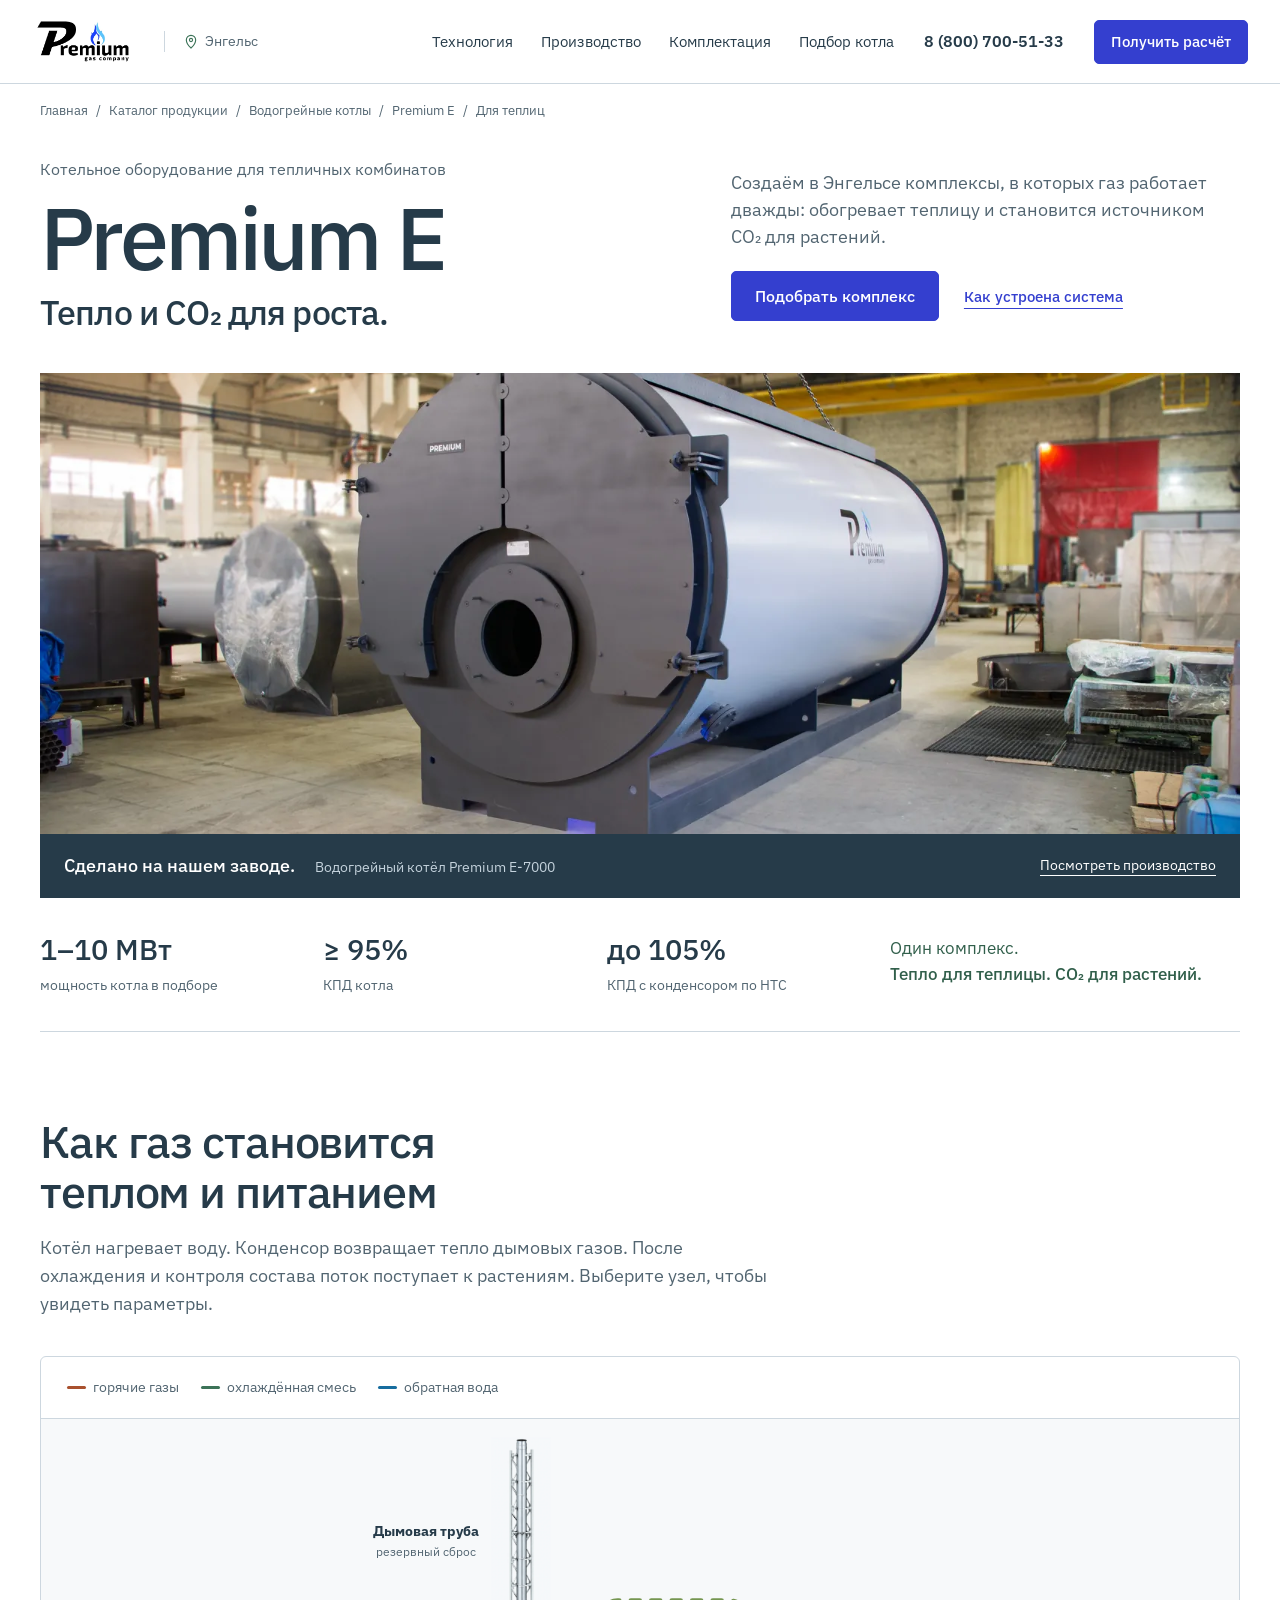
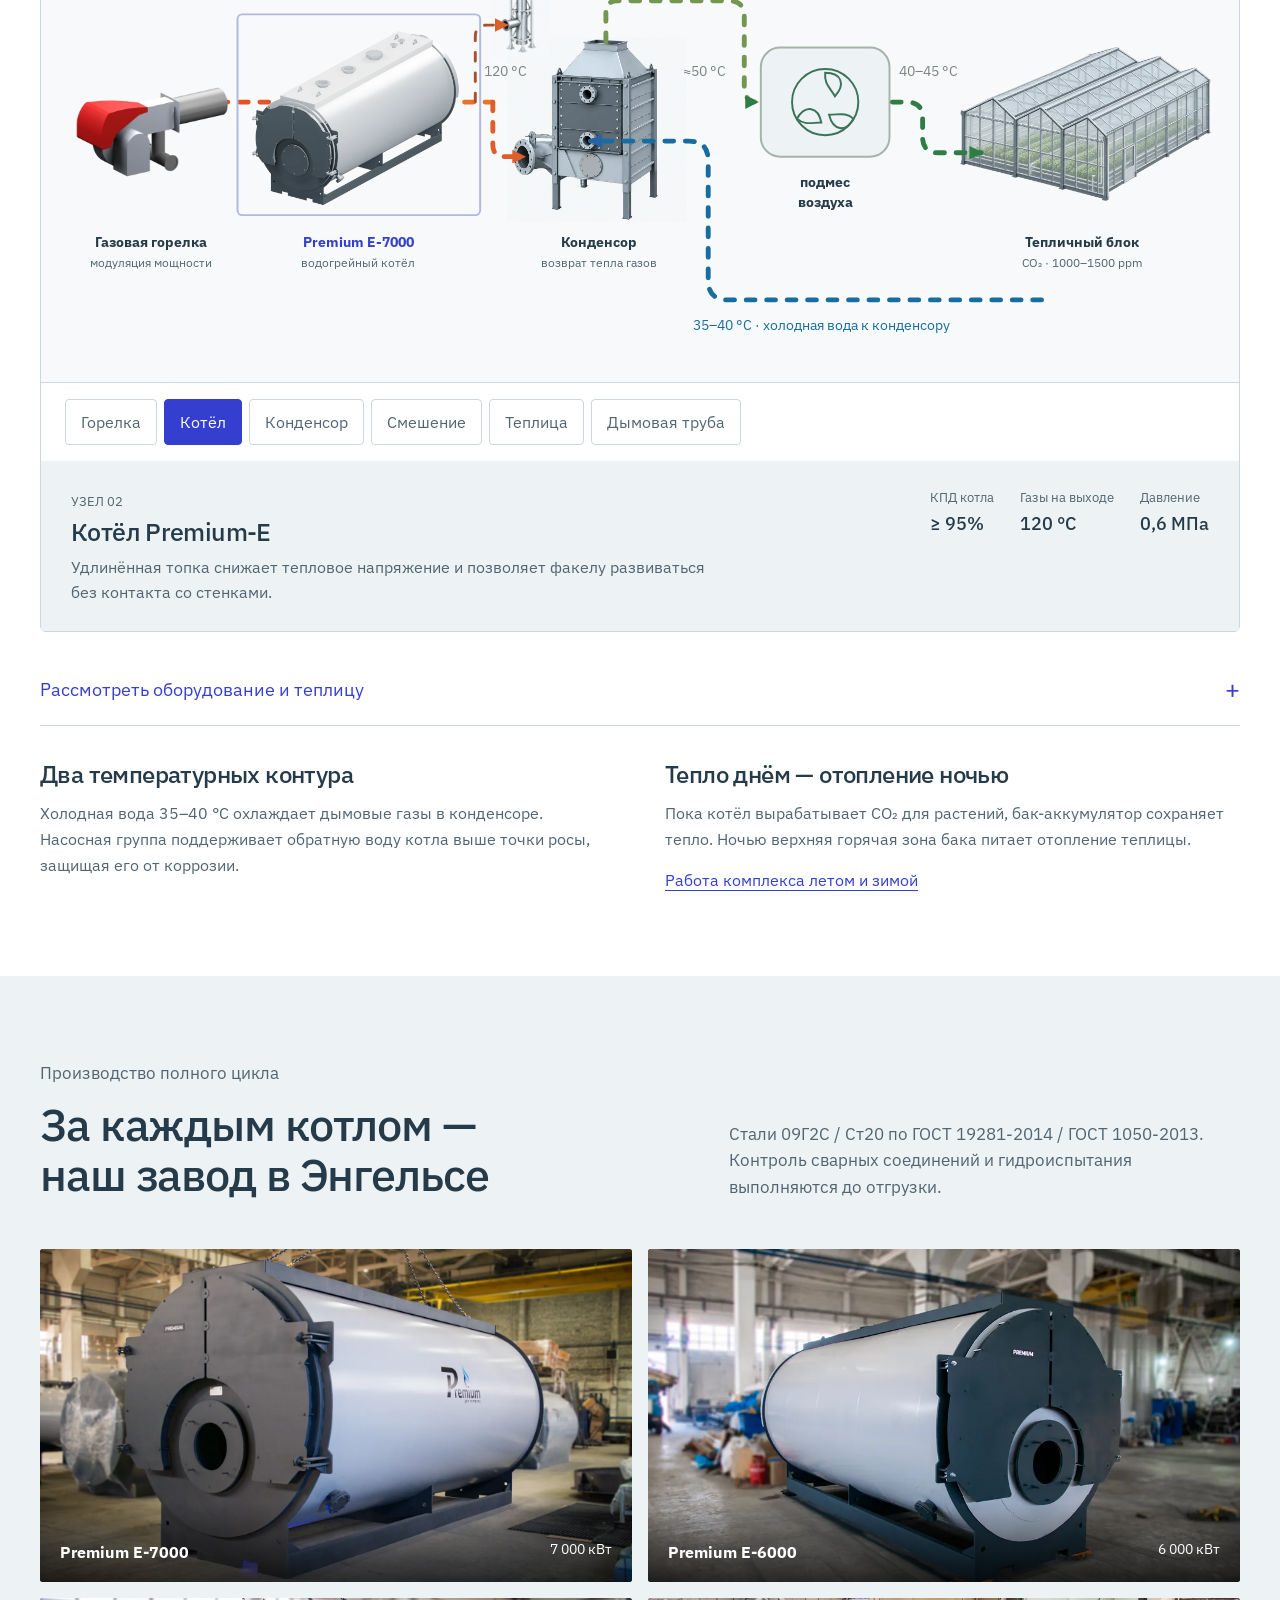
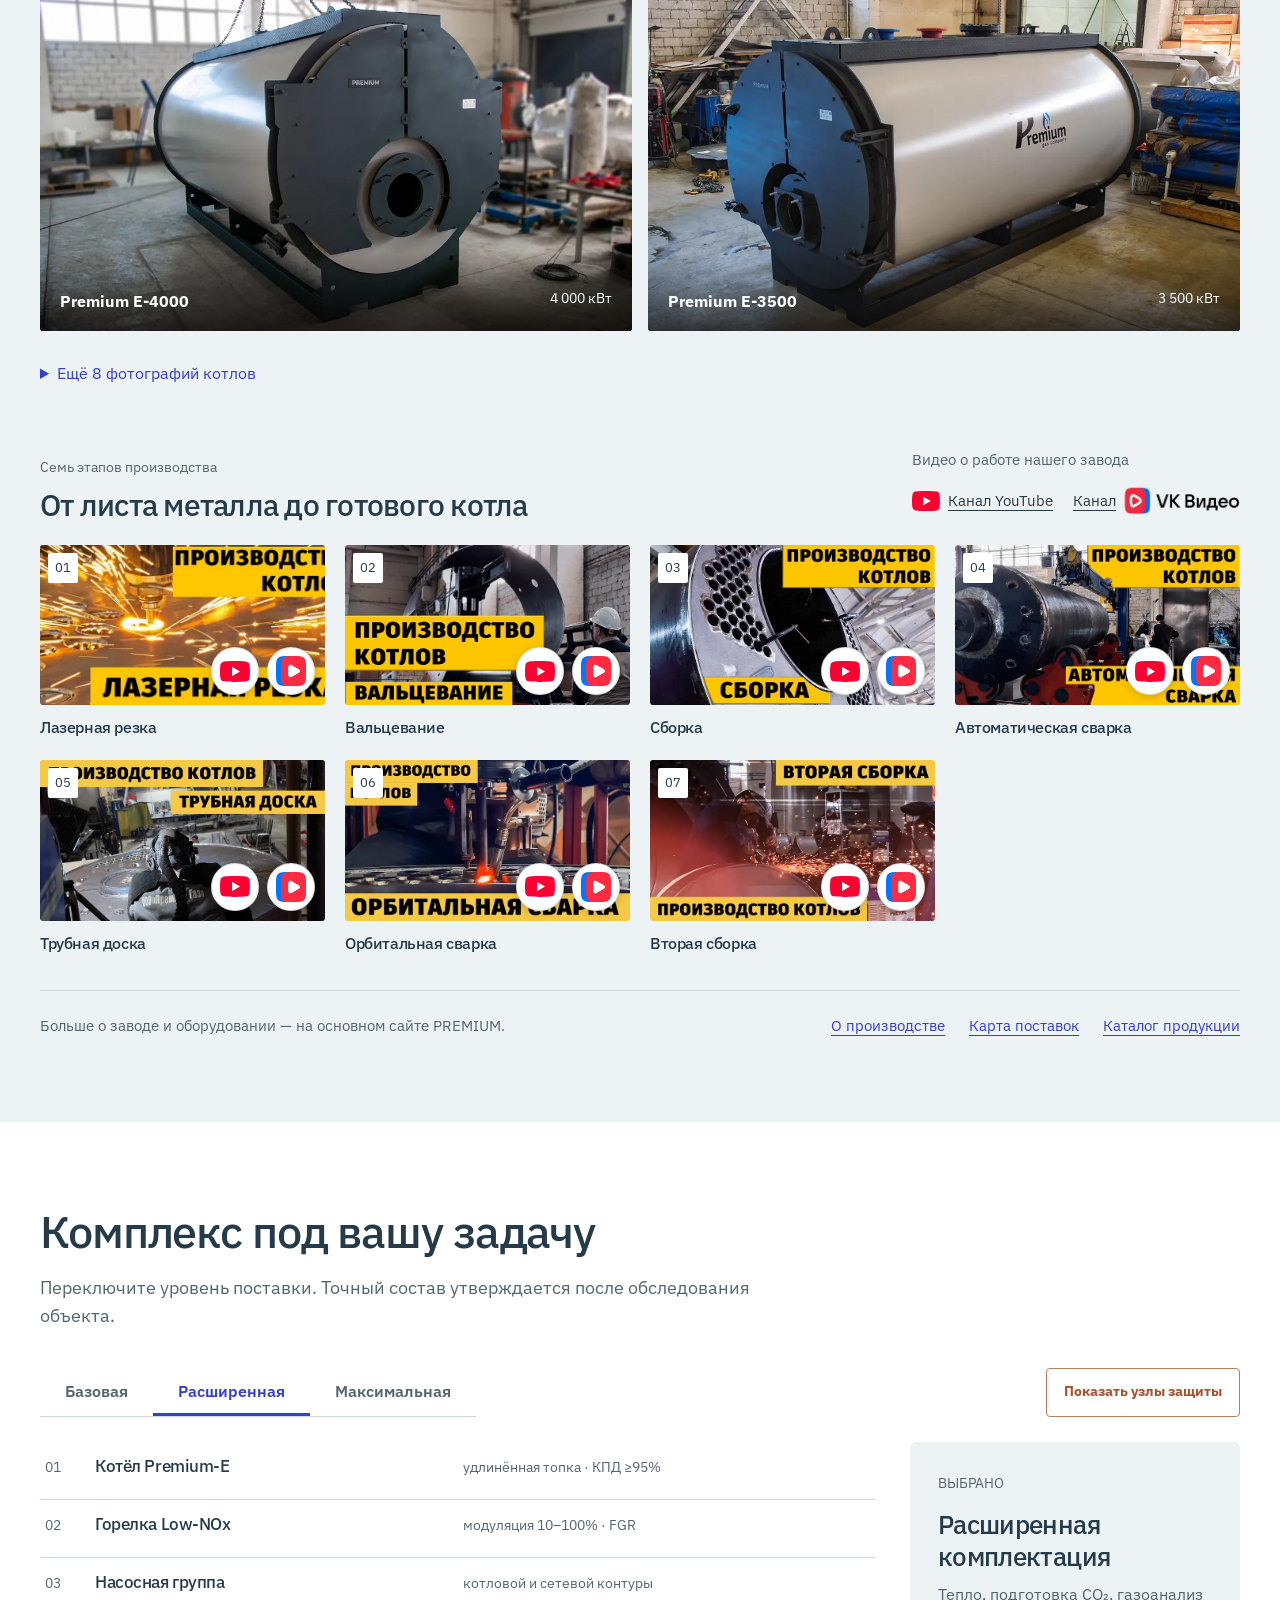
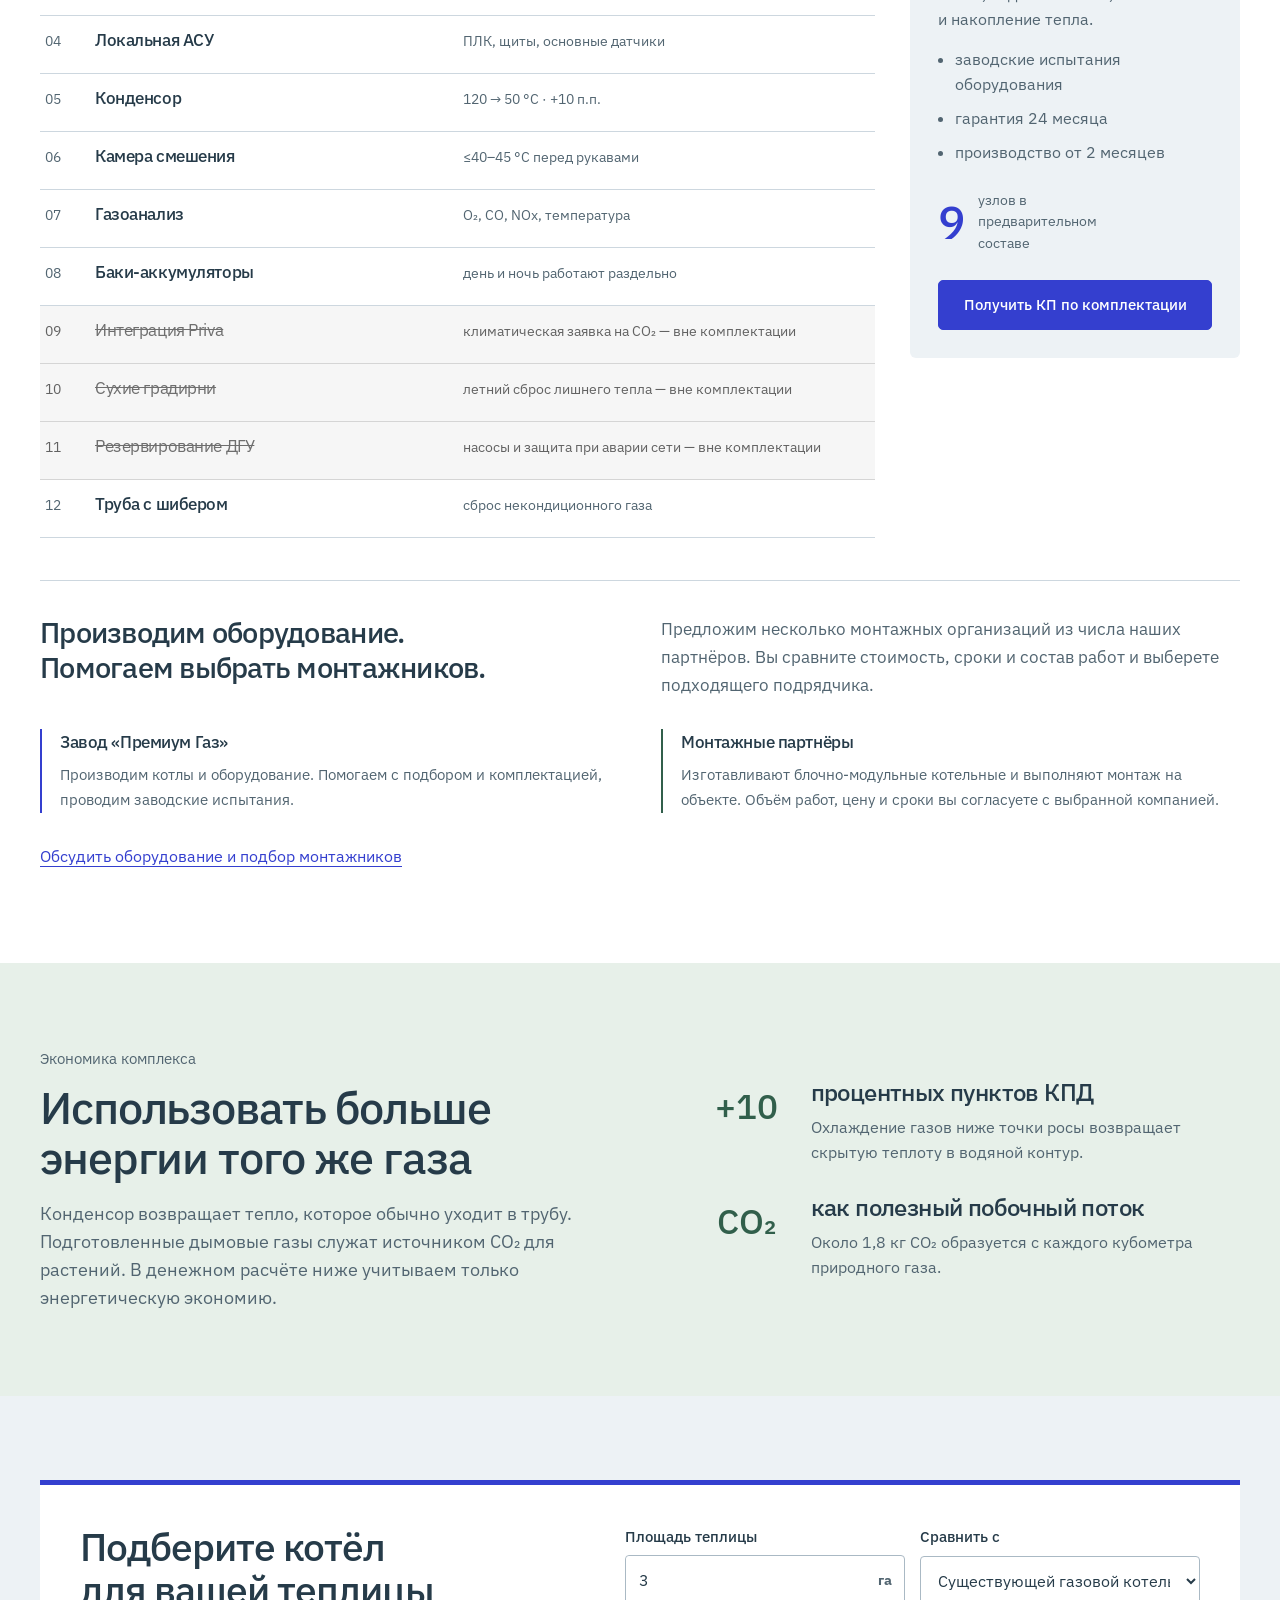
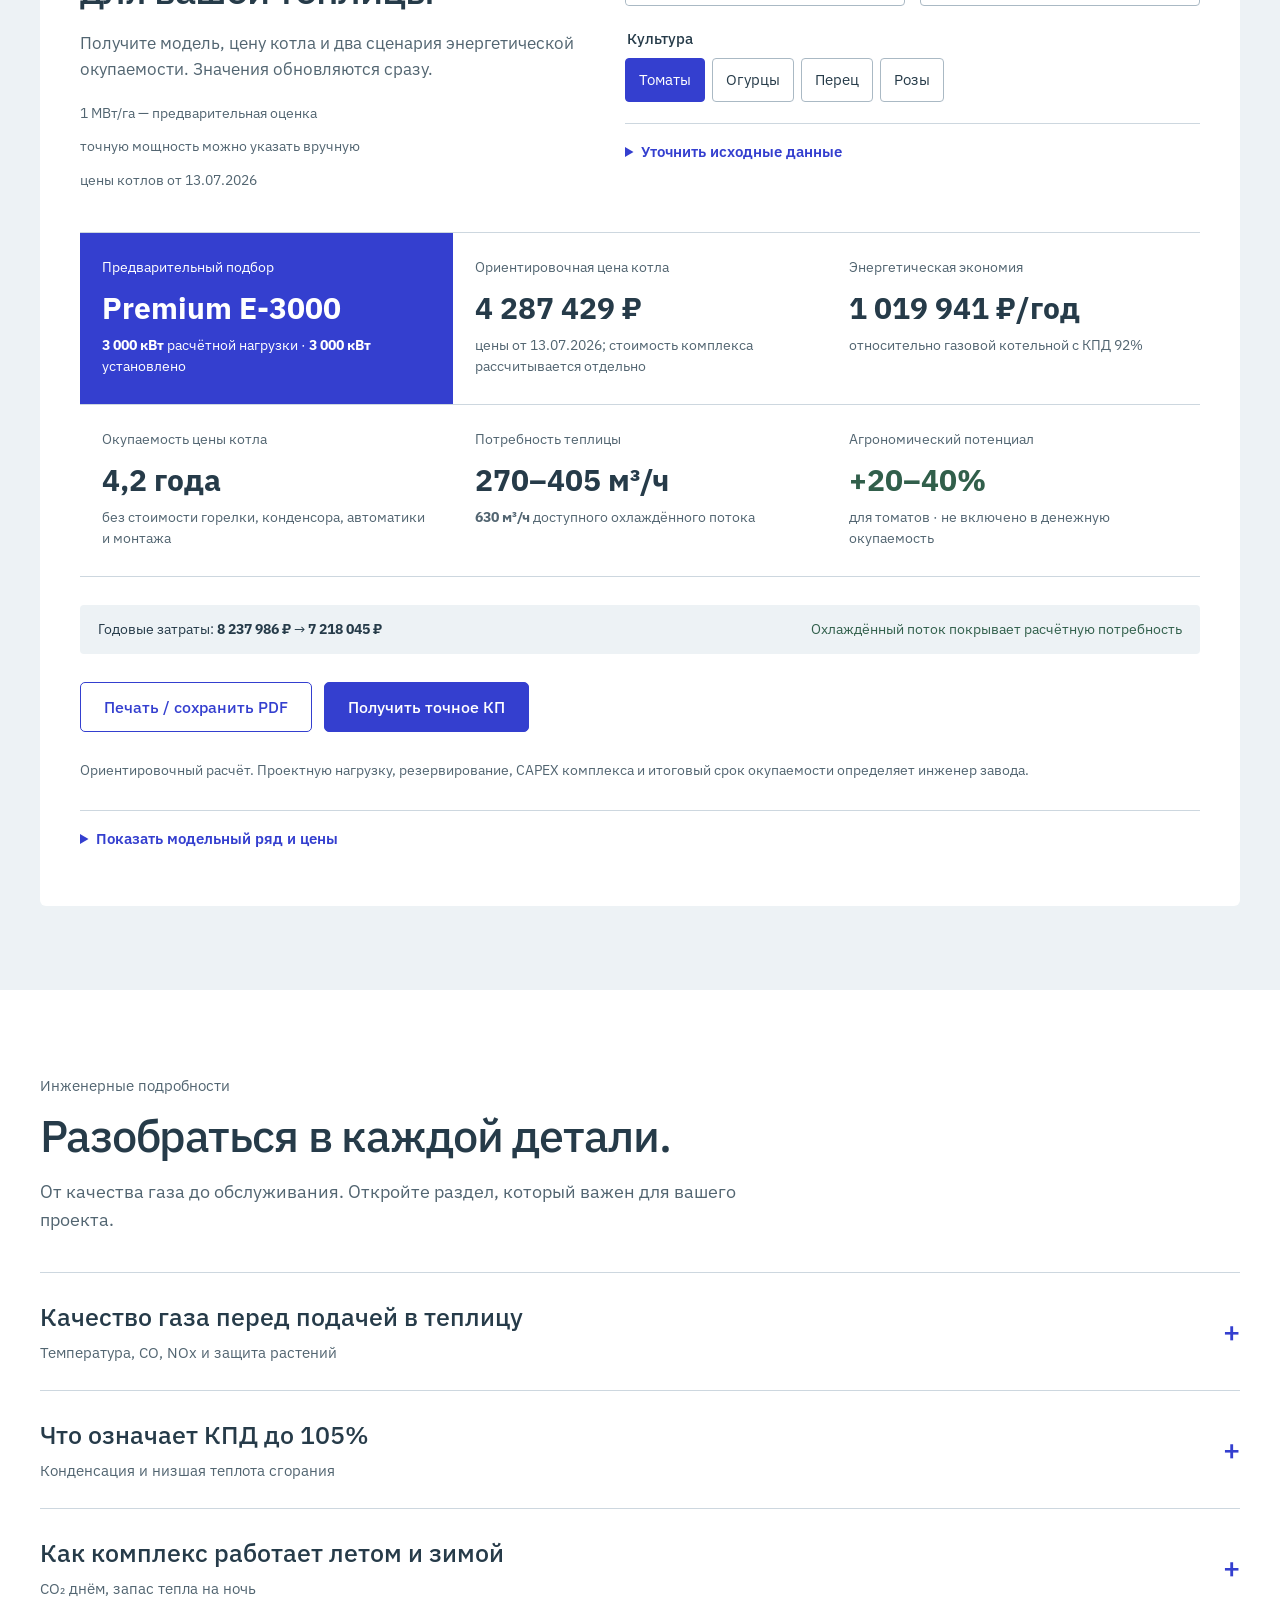
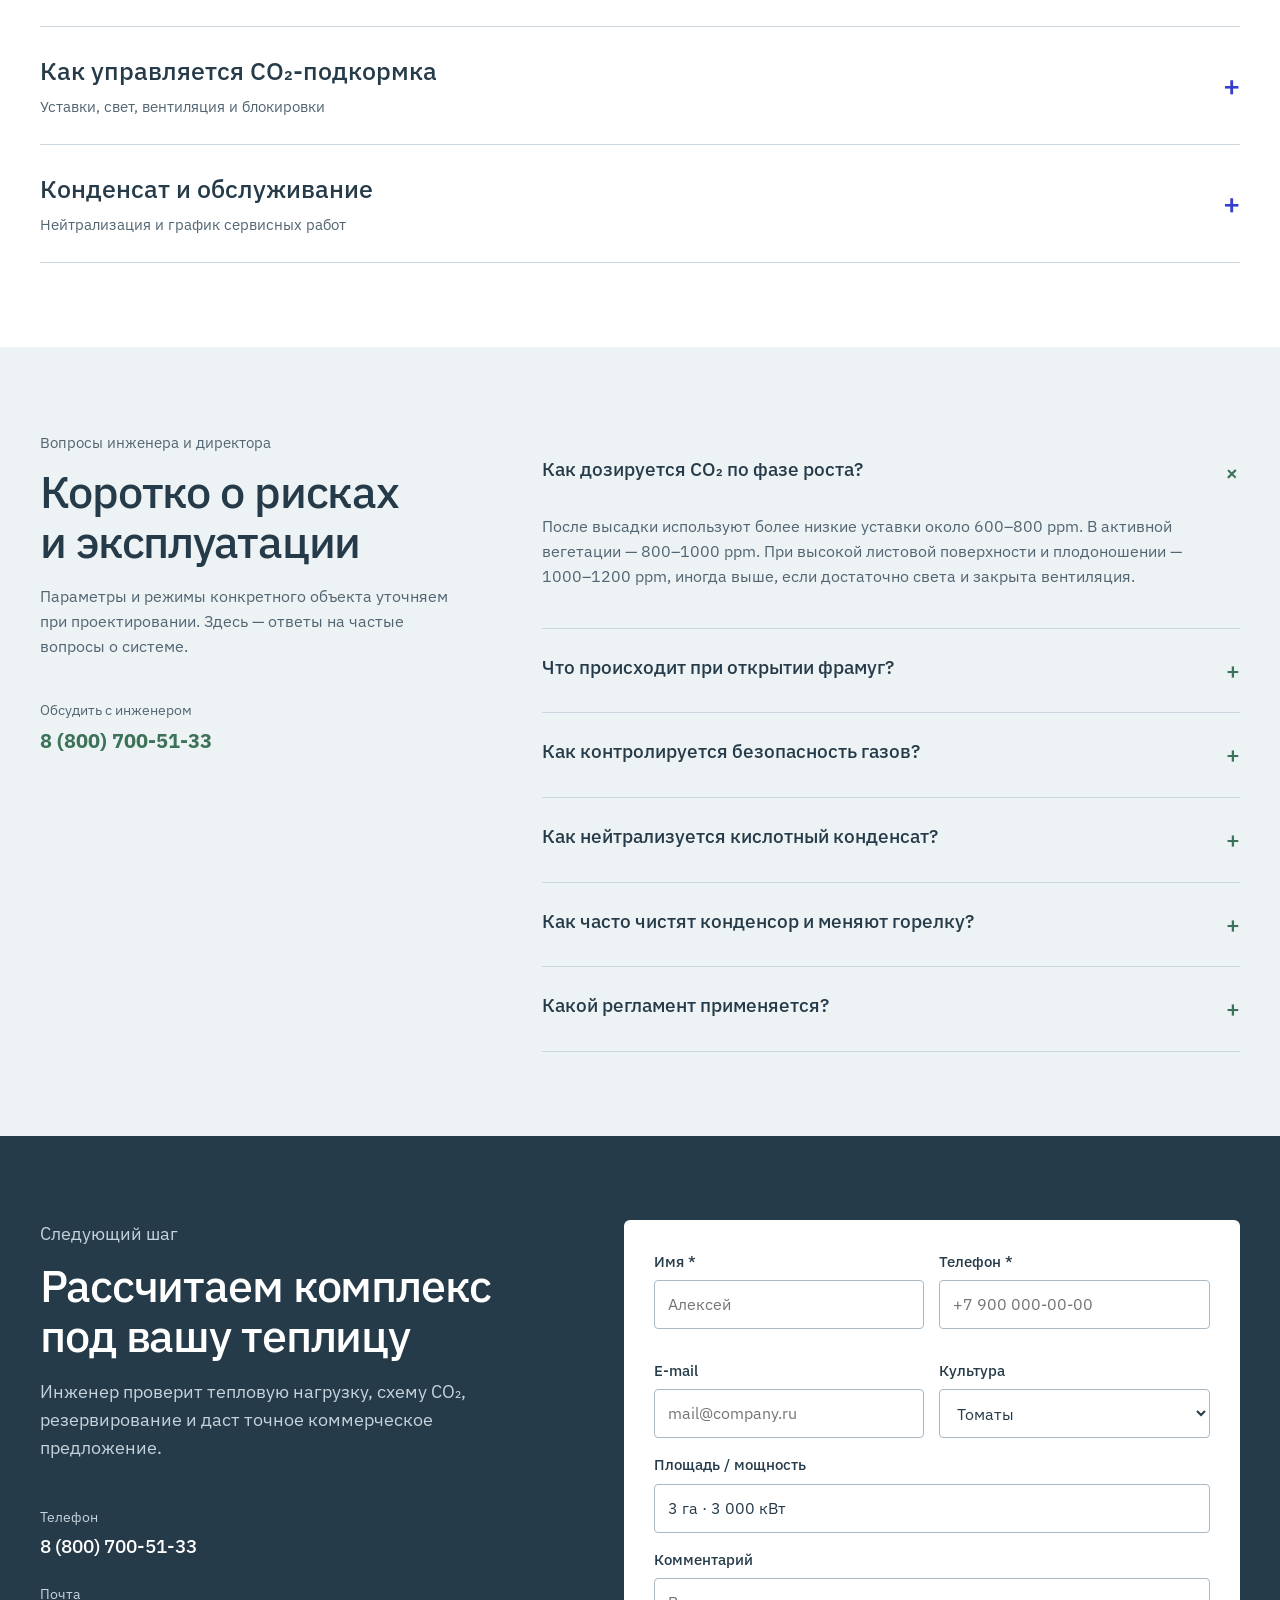
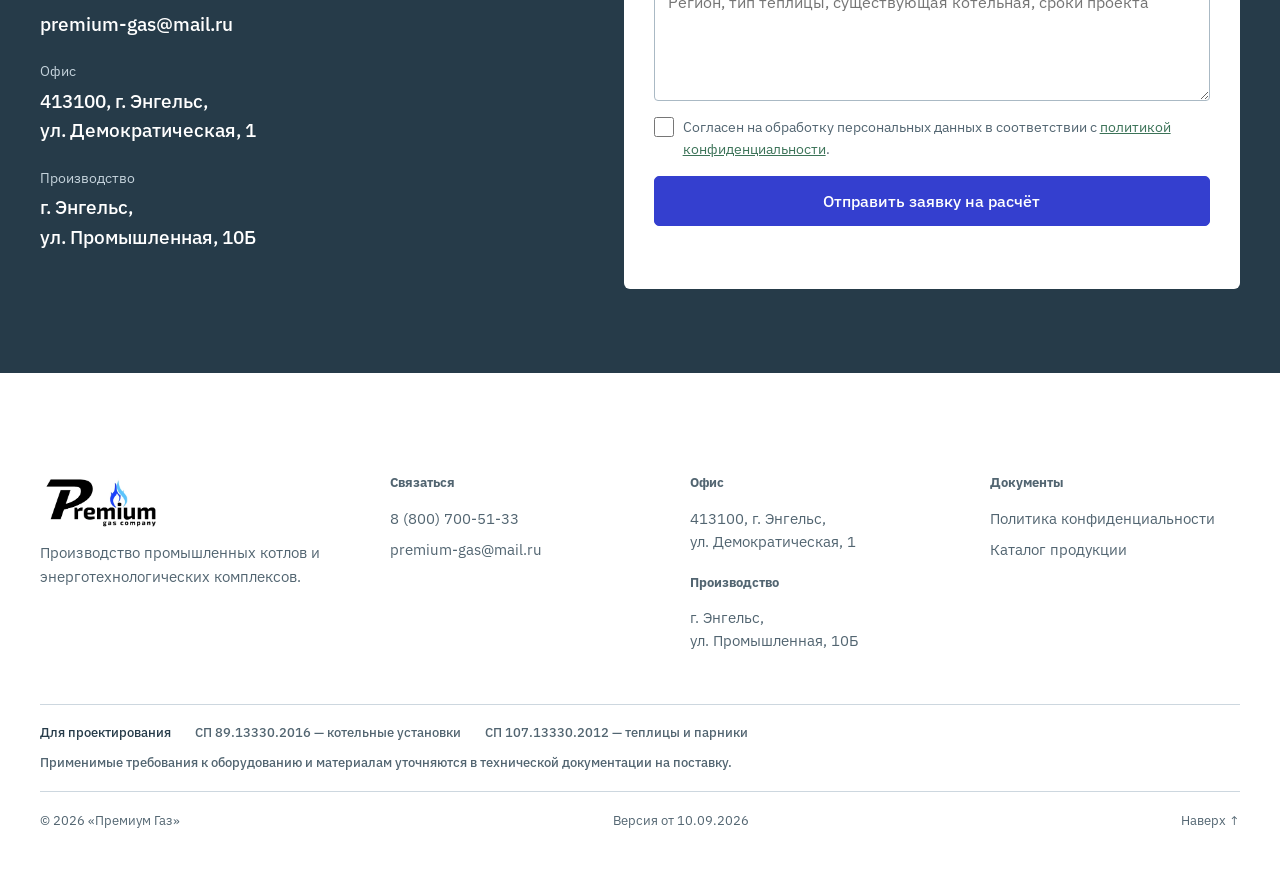
==== commit e7b6708e: "feat: use supplied VK Video logos v2026.09.10.10 (Codex GPT-6)" ====
--- a/index.html
+++ b/index.html
@@ -17,11 +17,11 @@
   <link rel="preconnect" href="https://fonts.googleapis.com">
   <link rel="preconnect" href="https://fonts.gstatic.com" crossorigin>
   <link href="https://fonts.googleapis.com/css2?family=IBM+Plex+Sans:wght@400;450;500;600&amp;display=swap" rel="stylesheet">
-  <link rel="stylesheet" href="styles.css?v=2026.09.10.9">
-  <link rel="stylesheet" href="industrial.css?v=2026.09.10.9">
+  <link rel="stylesheet" href="styles.css?v=2026.09.10.10">
+  <link rel="stylesheet" href="industrial.css?v=2026.09.10.10">
   <meta name="theme-color" content="#263b49">
-  <meta name="application-version" content="2026.09.10.9">
-  <script src="script.js?v=2026.09.10.9" defer></script>
+  <meta name="application-version" content="2026.09.10.10">
+  <script src="script.js?v=2026.09.10.10" defer></script>
 </head>
 <body id="top">
   <a class="skip-link" href="#main">К содержанию</a>
@@ -124,13 +124,13 @@
               <path class="flow flow-gas" d="M116 192H439" stroke="url(#gas-gradient)"/>
               <g class="process-node equipment-node" data-node="burner" tabindex="0" role="button" aria-label="Газовая горелка" aria-pressed="false">
                 <rect class="model-hit" x="8" y="133" width="162" height="176" rx="5"/>
-                <image href="assets/scheme/burner-rs610.webp?v=2026.09.10.9" x="0" y="136" width="175" height="165" preserveAspectRatio="xMidYMid meet"/>
+                <image href="assets/scheme/burner-rs610.webp?v=2026.09.10.10" x="0" y="136" width="175" height="165" preserveAspectRatio="xMidYMid meet"/>
                 <text x="88" y="341">Газовая горелка</text>
                 <text class="model-caption" x="88" y="361">модуляция мощности</text>
               </g>
               <g class="process-node equipment-node is-active" data-node="boiler" tabindex="0" role="button" aria-label="Котёл Premium E-7000" aria-pressed="true">
                 <rect class="model-hit" x="177" y="102" width="249" height="206" rx="5"/>
-                <image href="assets/scheme/boiler-e7000.webp?v=2026.09.10.9" x="161" y="98" width="278" height="212" preserveAspectRatio="xMidYMid meet"/>
+                <image href="assets/scheme/boiler-e7000.webp?v=2026.09.10.10" x="161" y="98" width="278" height="212" preserveAspectRatio="xMidYMid meet"/>
                 <text x="301" y="341">Premium E-7000</text>
                 <text class="model-caption" x="301" y="361">водогрейный котёл</text>
               </g>
@@ -189,8 +189,8 @@
         <details class="equipment-views">
           <summary>Рассмотреть оборудование и теплицу<span aria-hidden="true">+</span></summary>
           <div class="equipment-views-grid">
-            <figure><img src="assets/scheme/boiler-e7000.webp?v=2026.09.10.9" width="1000" height="700" loading="lazy" alt="Объёмный вид котла Premium E-7000: корпус, передний торец, патрубки и опоры"><figcaption><strong>Premium E-7000</strong><span>Удлинённая топка, трёхходовой корпус и сервисный доступ</span></figcaption></figure>
-            <figure><img src="assets/scheme/burner-rs610.webp?v=2026.09.10.9" width="1000" height="700" loading="lazy" alt="Объёмный вид газовой горелки: вентилятор, привод и огневая голова"><figcaption><strong>Газовая горелка</strong><span>Подача воздуха и топлива, управление горением</span></figcaption></figure>
+            <figure><img src="assets/scheme/boiler-e7000.webp?v=2026.09.10.10" width="1000" height="700" loading="lazy" alt="Объёмный вид котла Premium E-7000: корпус, передний торец, патрубки и опоры"><figcaption><strong>Premium E-7000</strong><span>Удлинённая топка, трёхходовой корпус и сервисный доступ</span></figcaption></figure>
+            <figure><img src="assets/scheme/burner-rs610.webp?v=2026.09.10.10" width="1000" height="700" loading="lazy" alt="Объёмный вид газовой горелки: вентилятор, привод и огневая голова"><figcaption><strong>Газовая горелка</strong><span>Подача воздуха и топлива, управление горением</span></figcaption></figure>
             <figure><img src="assets/scheme/condenser.webp" width="1000" height="699" loading="lazy" alt="Схематичный объёмный вид конденсора: корпус на опорах, верхний газовый выход, боковой вход и фланцы теплообменника"><figcaption><strong>Газовый конденсор</strong><span>Теплообменник, газовый тракт и доступ для обслуживания</span></figcaption></figure>
             <figure><img src="assets/scheme/greenhouse.webp" width="1000" height="667" loading="lazy" alt="Схематичный объёмный вид многопролётной стеклянной теплицы: металлический каркас, двускатные кровли и ряды растений"><figcaption><strong>Тепличный блок</strong><span>Стеклянные пролёты, ряды растений и прикорневая подача CO₂</span></figcaption></figure>
             <figure class="equipment-view-chimney"><img src="assets/scheme/chimney.webp" width="600" height="1178" loading="lazy" alt="Схематичный объёмный вид дымовой трубы: стальной ствол, решётчатая опорная ферма, крепления и боковой газоход"><figcaption><strong>Дымовая труба</strong><span>Стальной ствол на опорной ферме. Секционные соединения и боковой газоход.</span><span>Отвод дымовых газов в атмосферу по резервной ветке.</span></figcaption></figure>
@@ -237,50 +237,50 @@
             <p>Видео о работе нашего завода</p>
             <div class="production-channel-links" aria-label="Каналы завода">
               <a href="https://www.youtube.com/@Premium_Gas" target="_blank" rel="noopener noreferrer" aria-label="Канал Премиум Газ на YouTube, откроется в новой вкладке"><img src="assets/brands/youtube.svg" width="32" height="32" alt=""><span>Канал YouTube</span></a>
-              <a href="https://vkvideo.ru/@club16161388" target="_blank" rel="noopener noreferrer" aria-label="Канал Премиум Газ в ВК Видео, откроется в новой вкладке"><img src="assets/brands/vk-video.svg" width="32" height="32" alt=""><span>Канал ВК Видео</span></a>
+              <a class="production-channel-vk" href="https://vkvideo.ru/@club16161388" target="_blank" rel="noopener noreferrer" aria-label="Канал Премиум Газ в ВК Видео, откроется в новой вкладке"><span>Канал</span><span class="vk-wordmark" aria-hidden="true"><img src="assets/brands/vk-video-wordmark.webp" width="1200" height="630" alt=""></span></a>
             </div>
           </div>
         </div>
         <div class="production-grid">
           <article>
             <div class="production-preview"><img src="assets/production/stage-01.webp" width="720" height="405" loading="lazy" alt="Лазерная резка металла"><span class="episode mono" aria-hidden="true">01</span>
-              <div class="production-actions" role="group" aria-label="Лазерная резка: выбрать площадку"><a class="production-watch production-watch-youtube" href="https://www.youtube.com/watch?v=mg5FbE7rPYk" target="_blank" rel="noopener noreferrer" aria-label="Лазерная резка: видео на YouTube, откроется в новой вкладке" title="Смотреть на YouTube"><img src="assets/brands/youtube.svg" width="32" height="32" alt=""></a><a class="production-watch production-watch-vk" href="https://vkvideo.ru/@club16161388" target="_blank" rel="noopener noreferrer" aria-label="Лазерная резка: открыть канал Премиум Газ в ВК Видео в новой вкладке" title="Канал ВК Видео"><img src="assets/brands/vk-video.svg" width="32" height="32" alt=""></a></div>
+              <div class="production-actions" role="group" aria-label="Лазерная резка: выбрать площадку"><a class="production-watch production-watch-youtube" href="https://www.youtube.com/watch?v=mg5FbE7rPYk" target="_blank" rel="noopener noreferrer" aria-label="Лазерная резка: видео на YouTube, откроется в новой вкладке" title="Смотреть на YouTube"><img src="assets/brands/youtube.svg" width="32" height="32" alt=""></a><a class="production-watch production-watch-vk" href="https://vkvideo.ru/@club16161388" target="_blank" rel="noopener noreferrer" aria-label="Лазерная резка: открыть канал Премиум Газ в ВК Видео в новой вкладке" title="Канал ВК Видео"><img src="assets/brands/vk-video-symbol.webp" width="32" height="32" alt=""></a></div>
             </div>
             <h4>Лазерная резка</h4>
           </article>
           <article>
             <div class="production-preview"><img src="assets/production/stage-02.webp" width="720" height="405" loading="lazy" alt="Вальцевание обечайки"><span class="episode mono" aria-hidden="true">02</span>
-              <div class="production-actions" role="group" aria-label="Вальцевание: выбрать площадку"><a class="production-watch production-watch-youtube" href="https://www.youtube.com/watch?v=AFaQ_nMr6ZA" target="_blank" rel="noopener noreferrer" aria-label="Вальцевание: видео на YouTube, откроется в новой вкладке" title="Смотреть на YouTube"><img src="assets/brands/youtube.svg" width="32" height="32" alt=""></a><a class="production-watch production-watch-vk" href="https://vkvideo.ru/@club16161388" target="_blank" rel="noopener noreferrer" aria-label="Вальцевание: открыть канал Премиум Газ в ВК Видео в новой вкладке" title="Канал ВК Видео"><img src="assets/brands/vk-video.svg" width="32" height="32" alt=""></a></div>
+              <div class="production-actions" role="group" aria-label="Вальцевание: выбрать площадку"><a class="production-watch production-watch-youtube" href="https://www.youtube.com/watch?v=AFaQ_nMr6ZA" target="_blank" rel="noopener noreferrer" aria-label="Вальцевание: видео на YouTube, откроется в новой вкладке" title="Смотреть на YouTube"><img src="assets/brands/youtube.svg" width="32" height="32" alt=""></a><a class="production-watch production-watch-vk" href="https://vkvideo.ru/@club16161388" target="_blank" rel="noopener noreferrer" aria-label="Вальцевание: открыть канал Премиум Газ в ВК Видео в новой вкладке" title="Канал ВК Видео"><img src="assets/brands/vk-video-symbol.webp" width="32" height="32" alt=""></a></div>
             </div>
             <h4>Вальцевание</h4>
           </article>
           <article>
             <div class="production-preview"><img src="assets/production/stage-03.webp" width="720" height="405" loading="lazy" alt="Сборка котла"><span class="episode mono" aria-hidden="true">03</span>
-              <div class="production-actions" role="group" aria-label="Сборка: выбрать площадку"><a class="production-watch production-watch-youtube" href="https://www.youtube.com/watch?v=RFOAa88MJo0" target="_blank" rel="noopener noreferrer" aria-label="Сборка: видео на YouTube, откроется в новой вкладке" title="Смотреть на YouTube"><img src="assets/brands/youtube.svg" width="32" height="32" alt=""></a><a class="production-watch production-watch-vk" href="https://vkvideo.ru/@club16161388" target="_blank" rel="noopener noreferrer" aria-label="Сборка: открыть канал Премиум Газ в ВК Видео в новой вкладке" title="Канал ВК Видео"><img src="assets/brands/vk-video.svg" width="32" height="32" alt=""></a></div>
+              <div class="production-actions" role="group" aria-label="Сборка: выбрать площадку"><a class="production-watch production-watch-youtube" href="https://www.youtube.com/watch?v=RFOAa88MJo0" target="_blank" rel="noopener noreferrer" aria-label="Сборка: видео на YouTube, откроется в новой вкладке" title="Смотреть на YouTube"><img src="assets/brands/youtube.svg" width="32" height="32" alt=""></a><a class="production-watch production-watch-vk" href="https://vkvideo.ru/@club16161388" target="_blank" rel="noopener noreferrer" aria-label="Сборка: открыть канал Премиум Газ в ВК Видео в новой вкладке" title="Канал ВК Видео"><img src="assets/brands/vk-video-symbol.webp" width="32" height="32" alt=""></a></div>
             </div>
             <h4>Сборка</h4>
           </article>
           <article>
             <div class="production-preview"><img src="assets/production/stage-04.webp" width="720" height="405" loading="lazy" alt="Автоматическая сварка"><span class="episode mono" aria-hidden="true">04</span>
-              <div class="production-actions" role="group" aria-label="Автоматическая сварка: выбрать площадку"><a class="production-watch production-watch-youtube" href="https://www.youtube.com/watch?v=2JjyJxzp8m4" target="_blank" rel="noopener noreferrer" aria-label="Автоматическая сварка: видео на YouTube, откроется в новой вкладке" title="Смотреть на YouTube"><img src="assets/brands/youtube.svg" width="32" height="32" alt=""></a><a class="production-watch production-watch-vk" href="https://vkvideo.ru/@club16161388" target="_blank" rel="noopener noreferrer" aria-label="Автоматическая сварка: открыть канал Премиум Газ в ВК Видео в новой вкладке" title="Канал ВК Видео"><img src="assets/brands/vk-video.svg" width="32" height="32" alt=""></a></div>
+              <div class="production-actions" role="group" aria-label="Автоматическая сварка: выбрать площадку"><a class="production-watch production-watch-youtube" href="https://www.youtube.com/watch?v=2JjyJxzp8m4" target="_blank" rel="noopener noreferrer" aria-label="Автоматическая сварка: видео на YouTube, откроется в новой вкладке" title="Смотреть на YouTube"><img src="assets/brands/youtube.svg" width="32" height="32" alt=""></a><a class="production-watch production-watch-vk" href="https://vkvideo.ru/@club16161388" target="_blank" rel="noopener noreferrer" aria-label="Автоматическая сварка: открыть канал Премиум Газ в ВК Видео в новой вкладке" title="Канал ВК Видео"><img src="assets/brands/vk-video-symbol.webp" width="32" height="32" alt=""></a></div>
             </div>
             <h4>Автоматическая сварка</h4>
           </article>
           <article>
             <div class="production-preview"><img src="assets/production/stage-05.webp" width="720" height="405" loading="lazy" alt="Трубная доска котла"><span class="episode mono" aria-hidden="true">05</span>
-              <div class="production-actions" role="group" aria-label="Трубная доска: выбрать площадку"><a class="production-watch production-watch-youtube" href="https://www.youtube.com/watch?v=li--FnEVy9k" target="_blank" rel="noopener noreferrer" aria-label="Трубная доска: видео на YouTube, откроется в новой вкладке" title="Смотреть на YouTube"><img src="assets/brands/youtube.svg" width="32" height="32" alt=""></a><a class="production-watch production-watch-vk" href="https://vkvideo.ru/@club16161388" target="_blank" rel="noopener noreferrer" aria-label="Трубная доска: открыть канал Премиум Газ в ВК Видео в новой вкладке" title="Канал ВК Видео"><img src="assets/brands/vk-video.svg" width="32" height="32" alt=""></a></div>
+              <div class="production-actions" role="group" aria-label="Трубная доска: выбрать площадку"><a class="production-watch production-watch-youtube" href="https://www.youtube.com/watch?v=li--FnEVy9k" target="_blank" rel="noopener noreferrer" aria-label="Трубная доска: видео на YouTube, откроется в новой вкладке" title="Смотреть на YouTube"><img src="assets/brands/youtube.svg" width="32" height="32" alt=""></a><a class="production-watch production-watch-vk" href="https://vkvideo.ru/@club16161388" target="_blank" rel="noopener noreferrer" aria-label="Трубная доска: открыть канал Премиум Газ в ВК Видео в новой вкладке" title="Канал ВК Видео"><img src="assets/brands/vk-video-symbol.webp" width="32" height="32" alt=""></a></div>
             </div>
             <h4>Трубная доска</h4>
           </article>
           <article>
             <div class="production-preview"><img src="assets/production/stage-06.webp" width="720" height="405" loading="lazy" alt="Орбитальная сварка"><span class="episode mono" aria-hidden="true">06</span>
-              <div class="production-actions" role="group" aria-label="Орбитальная сварка: выбрать площадку"><a class="production-watch production-watch-youtube" href="https://www.youtube.com/watch?v=Txuvoa7ZTwE" target="_blank" rel="noopener noreferrer" aria-label="Орбитальная сварка: видео на YouTube, откроется в новой вкладке" title="Смотреть на YouTube"><img src="assets/brands/youtube.svg" width="32" height="32" alt=""></a><a class="production-watch production-watch-vk" href="https://vkvideo.ru/@club16161388" target="_blank" rel="noopener noreferrer" aria-label="Орбитальная сварка: открыть канал Премиум Газ в ВК Видео в новой вкладке" title="Канал ВК Видео"><img src="assets/brands/vk-video.svg" width="32" height="32" alt=""></a></div>
+              <div class="production-actions" role="group" aria-label="Орбитальная сварка: выбрать площадку"><a class="production-watch production-watch-youtube" href="https://www.youtube.com/watch?v=Txuvoa7ZTwE" target="_blank" rel="noopener noreferrer" aria-label="Орбитальная сварка: видео на YouTube, откроется в новой вкладке" title="Смотреть на YouTube"><img src="assets/brands/youtube.svg" width="32" height="32" alt=""></a><a class="production-watch production-watch-vk" href="https://vkvideo.ru/@club16161388" target="_blank" rel="noopener noreferrer" aria-label="Орбитальная сварка: открыть канал Премиум Газ в ВК Видео в новой вкладке" title="Канал ВК Видео"><img src="assets/brands/vk-video-symbol.webp" width="32" height="32" alt=""></a></div>
             </div>
             <h4>Орбитальная сварка</h4>
           </article>
           <article>
             <div class="production-preview"><img src="assets/production/stage-07.webp" width="720" height="405" loading="lazy" alt="Вторая сборка котла"><span class="episode mono" aria-hidden="true">07</span>
-              <div class="production-actions" role="group" aria-label="Вторая сборка: выбрать площадку"><a class="production-watch production-watch-youtube" href="https://www.youtube.com/@Premium_Gas" target="_blank" rel="noopener noreferrer" aria-label="Открыть канал Премиум Газ на YouTube в новой вкладке" title="Канал YouTube"><img src="assets/brands/youtube.svg" width="32" height="32" alt=""></a><a class="production-watch production-watch-vk" href="https://vkvideo.ru/@club16161388" target="_blank" rel="noopener noreferrer" aria-label="Вторая сборка: открыть канал Премиум Газ в ВК Видео в новой вкладке" title="Канал ВК Видео"><img src="assets/brands/vk-video.svg" width="32" height="32" alt=""></a></div>
+              <div class="production-actions" role="group" aria-label="Вторая сборка: выбрать площадку"><a class="production-watch production-watch-youtube" href="https://www.youtube.com/@Premium_Gas" target="_blank" rel="noopener noreferrer" aria-label="Открыть канал Премиум Газ на YouTube в новой вкладке" title="Канал YouTube"><img src="assets/brands/youtube.svg" width="32" height="32" alt=""></a><a class="production-watch production-watch-vk" href="https://vkvideo.ru/@club16161388" target="_blank" rel="noopener noreferrer" aria-label="Вторая сборка: открыть канал Премиум Газ в ВК Видео в новой вкладке" title="Канал ВК Видео"><img src="assets/brands/vk-video-symbol.webp" width="32" height="32" alt=""></a></div>
             </div>
             <h4>Вторая сборка</h4>
           </article>
--- a/industrial.css
+++ b/industrial.css
@@ -1,4 +1,4 @@
-/* PREMIUM greenhouse edition 2026.09.10.9. Art direction: factory / technology.
+/* PREMIUM greenhouse edition 2026.09.10.10. Art direction: factory / technology.
    Authored by OpenAI Codex (GPT-6). Base interactive and print contracts: styles.css. */
 :root { --bg:#edf2f5; --surface:#fff; --ink:#263b49; --muted:#526571; --line:#cdd7df; --green:#315f4b; --green-2:#3c7358; --green-3:#c5e0d0; --green-soft:#e7f0e9; --heat:#a9512e; --heat-soft:#f5e9e3; --water:#176d9f; --dark:#263b49; --radius:6px; --shadow:none; --max:1320px; --brand-blue:#343fcf; }
 body { font-family:'IBM Plex Sans',Arial,sans-serif; background:#fff; overflow-x:clip; }
@@ -412,3 +412,7 @@
  .production-channel-links span { font-size:14px; }
 }
 @media (prefers-reduced-motion:reduce) { .production-watch { transition:none; } }
+
+/* User-supplied VK wordmark: preserve the image, clip its empty margins in layout. */
+.production-channel-links .vk-wordmark { position:relative; display:block; flex:none; width:116px; height:28px; overflow:hidden; mix-blend-mode:multiply; }
+.production-channel-links .vk-wordmark img { position:absolute; max-width:none; width:143.5px; height:75.34px; left:-12.4px; top:-24.2px; object-fit:fill; }
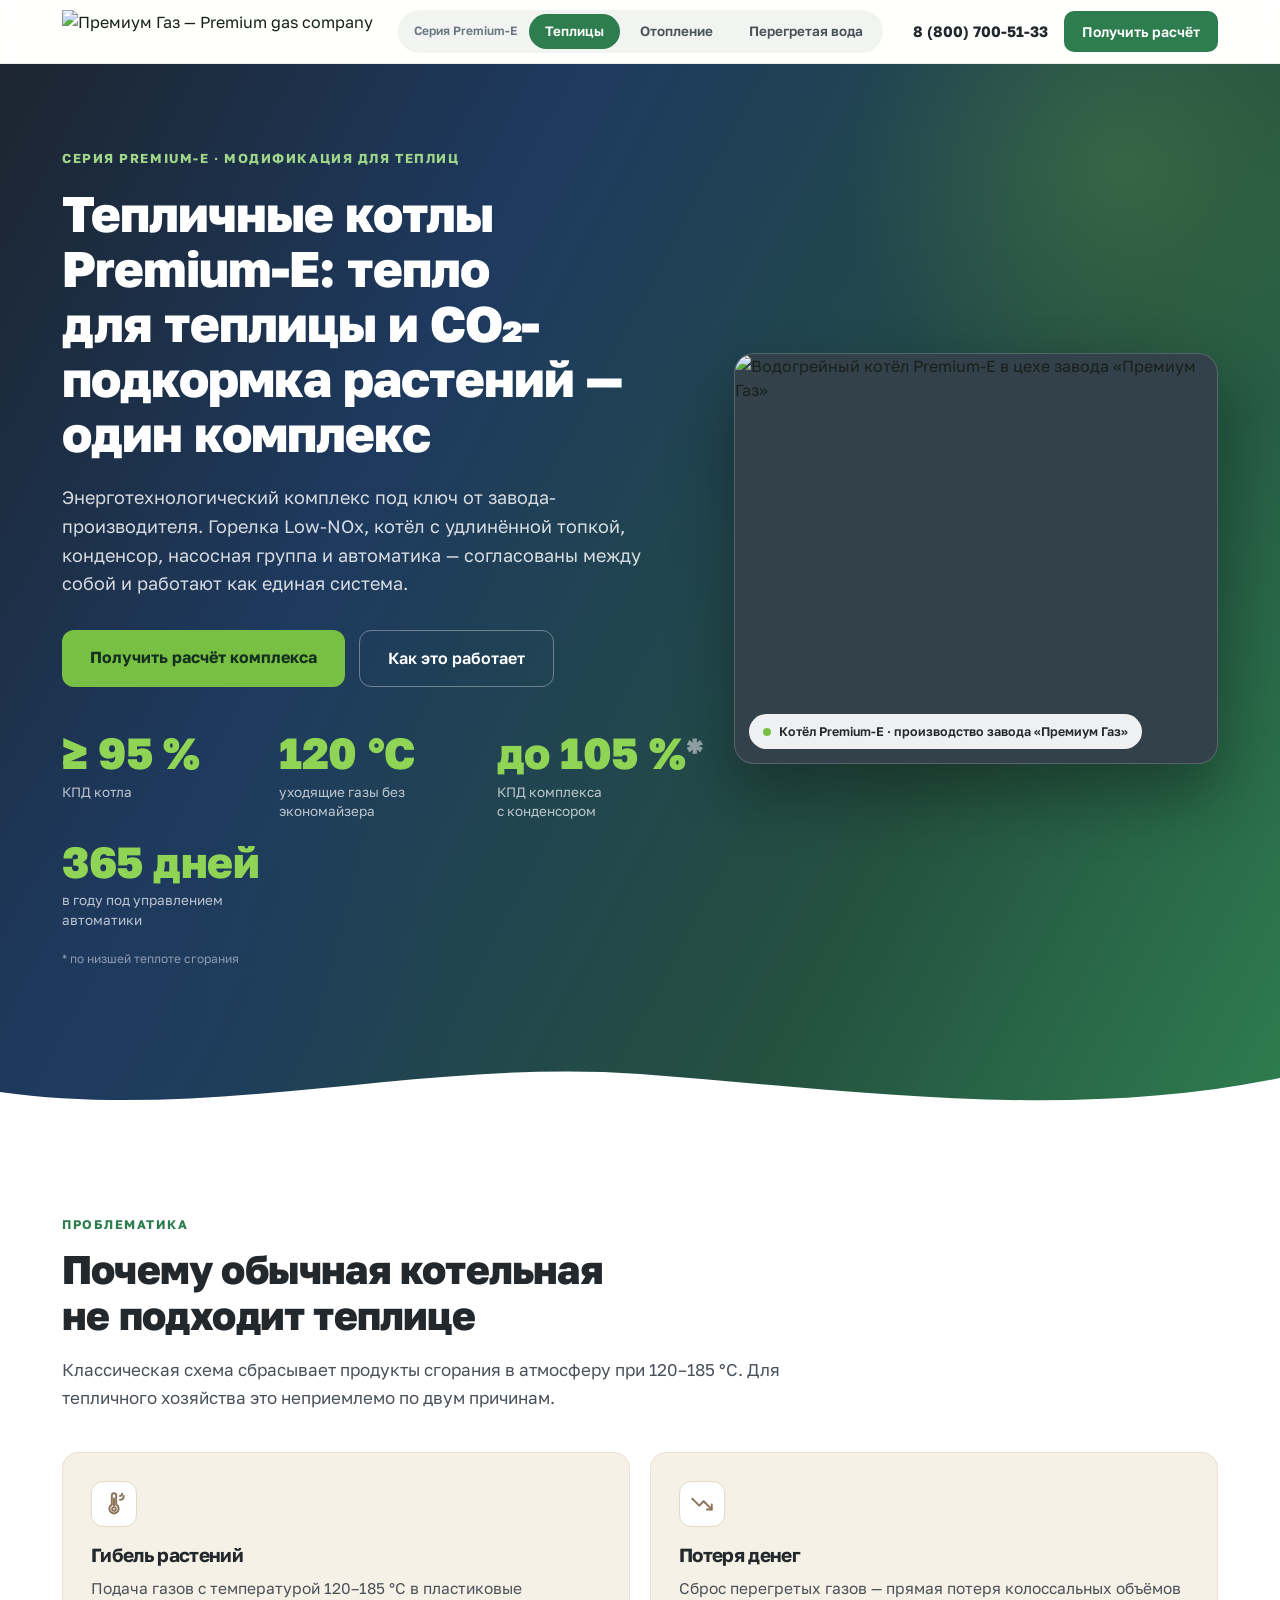
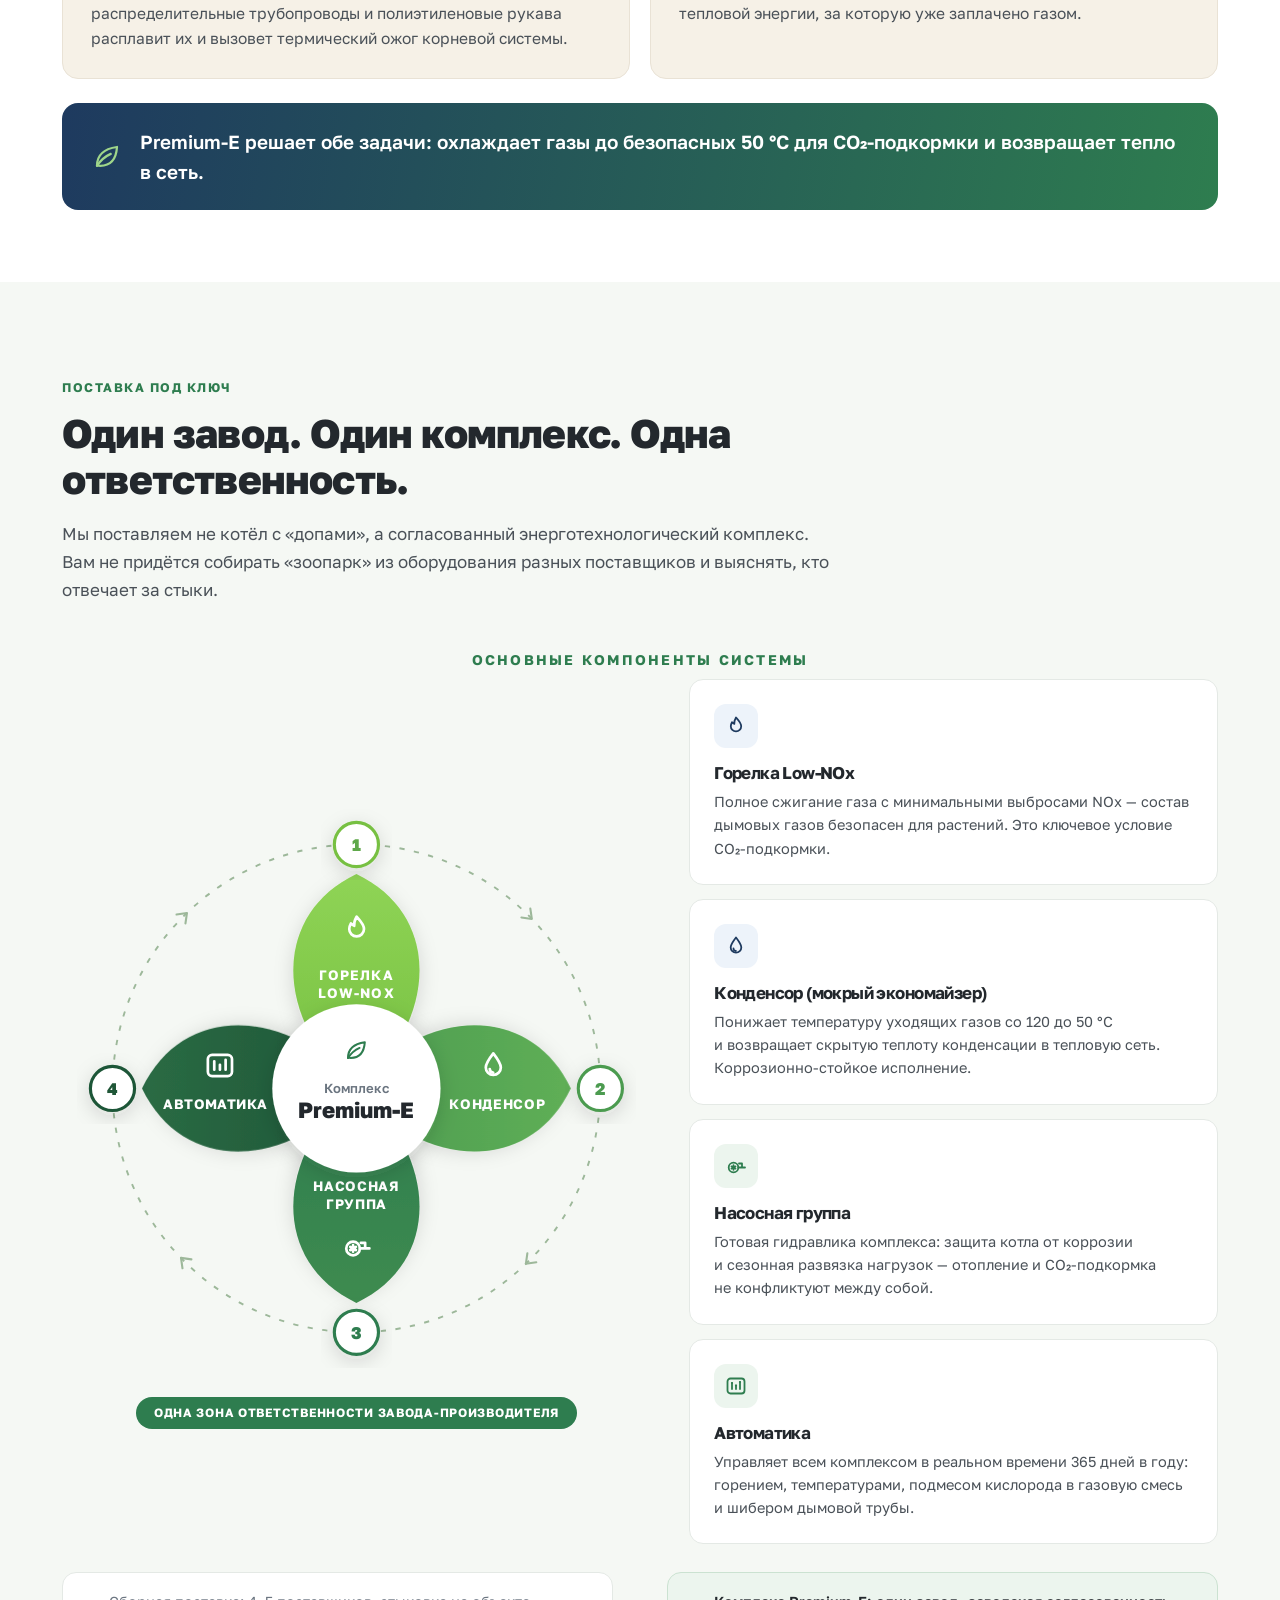
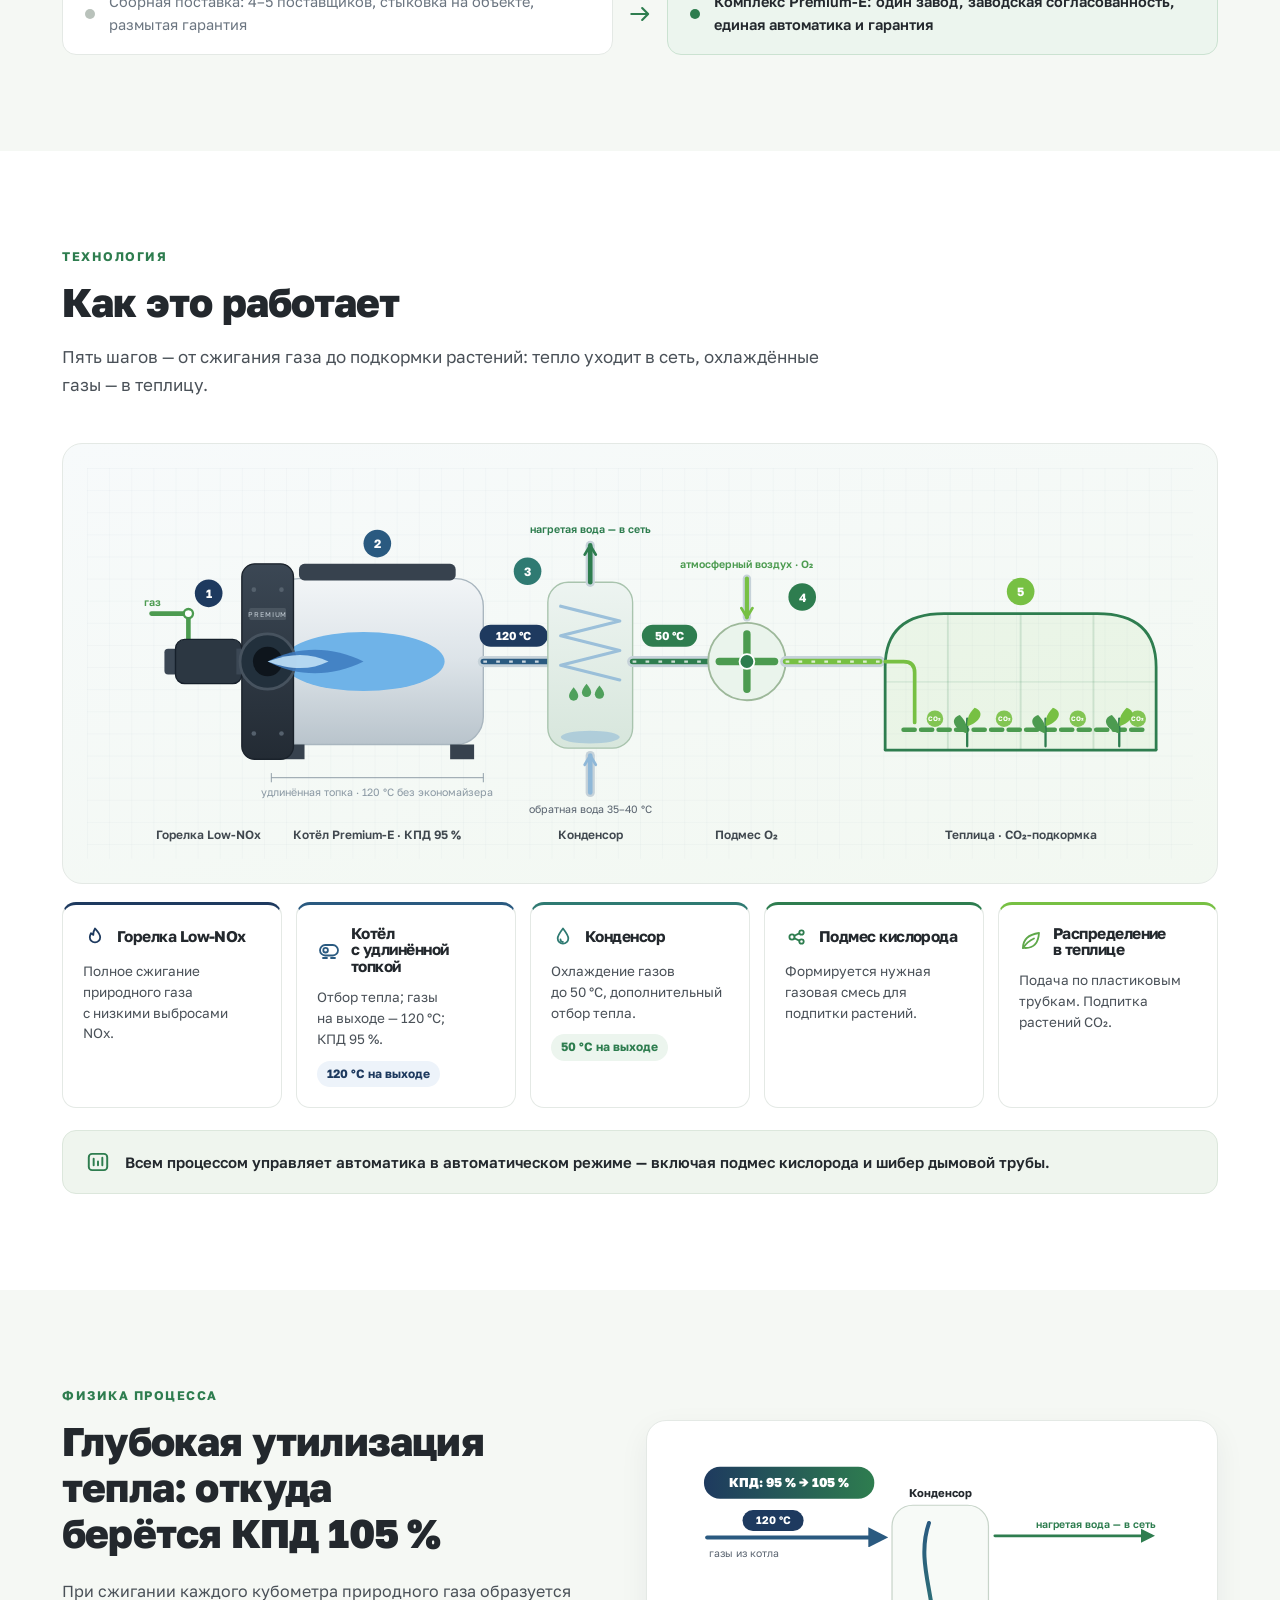
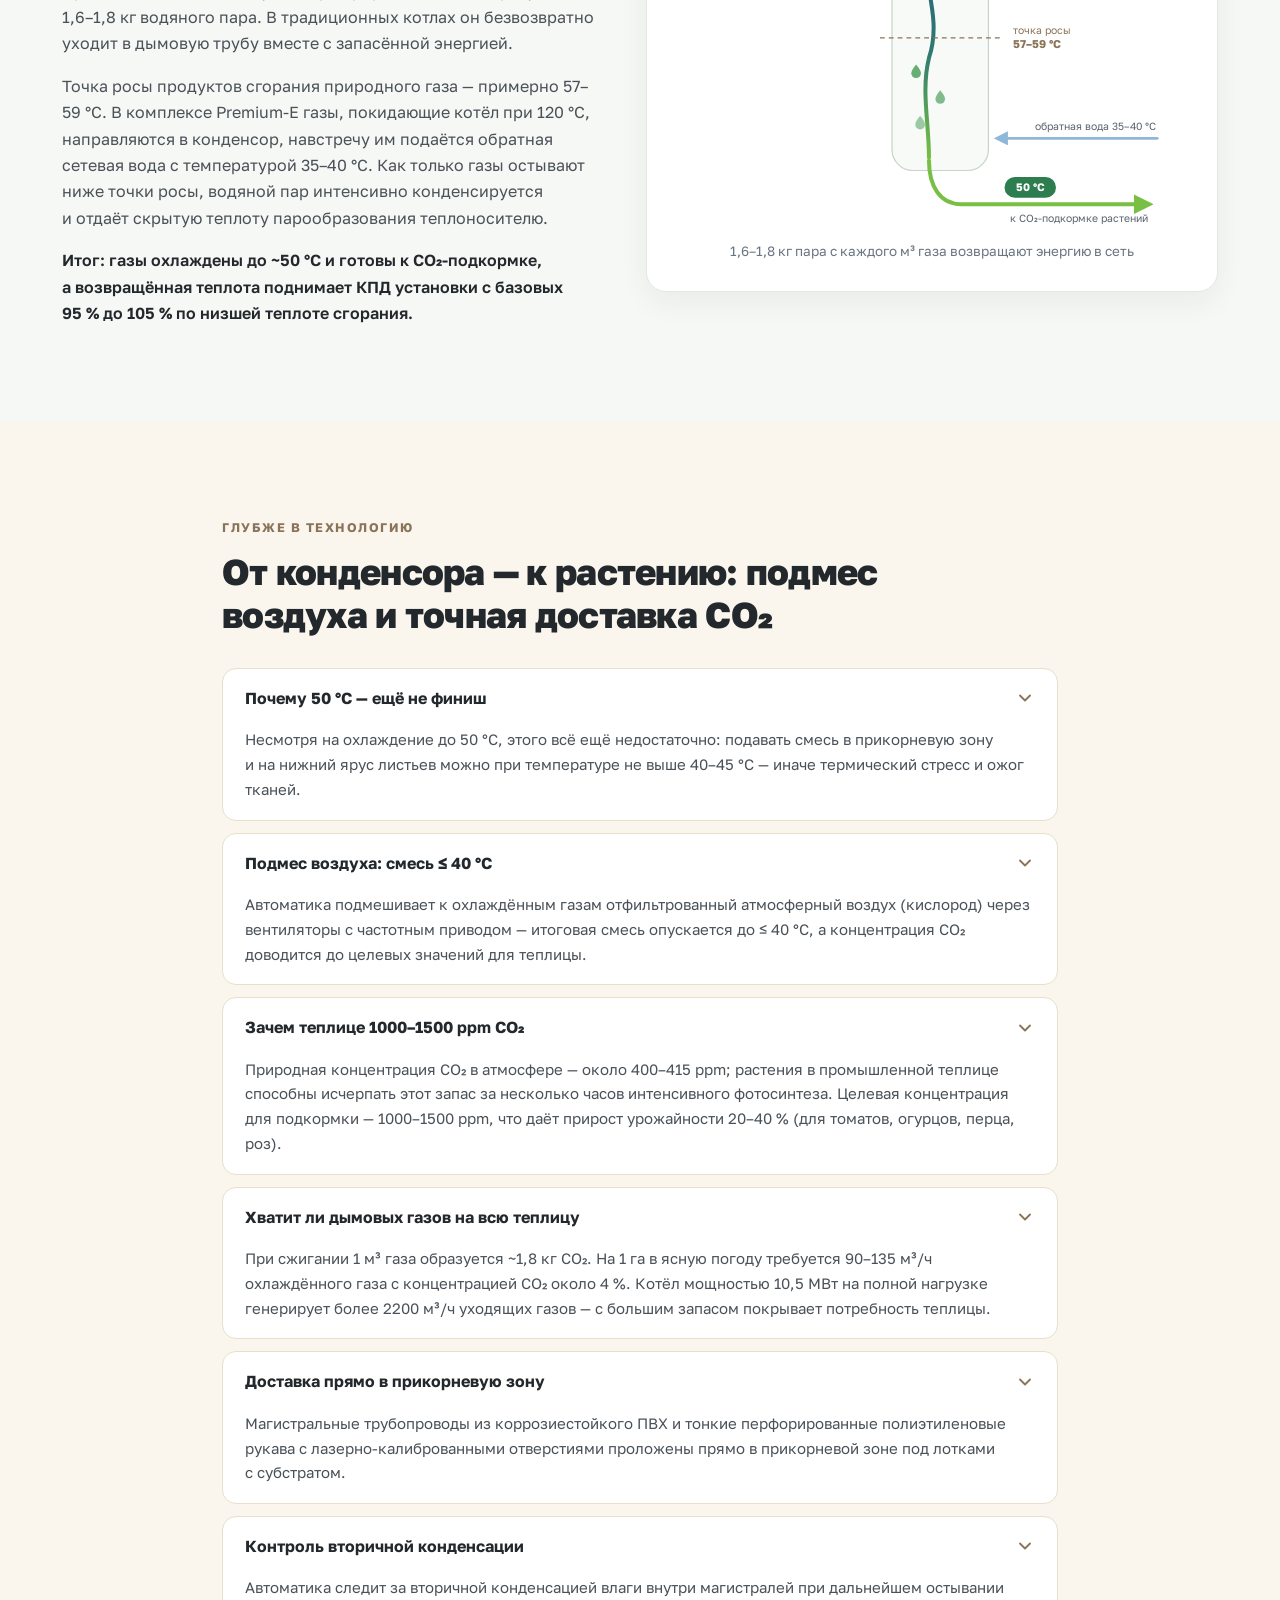
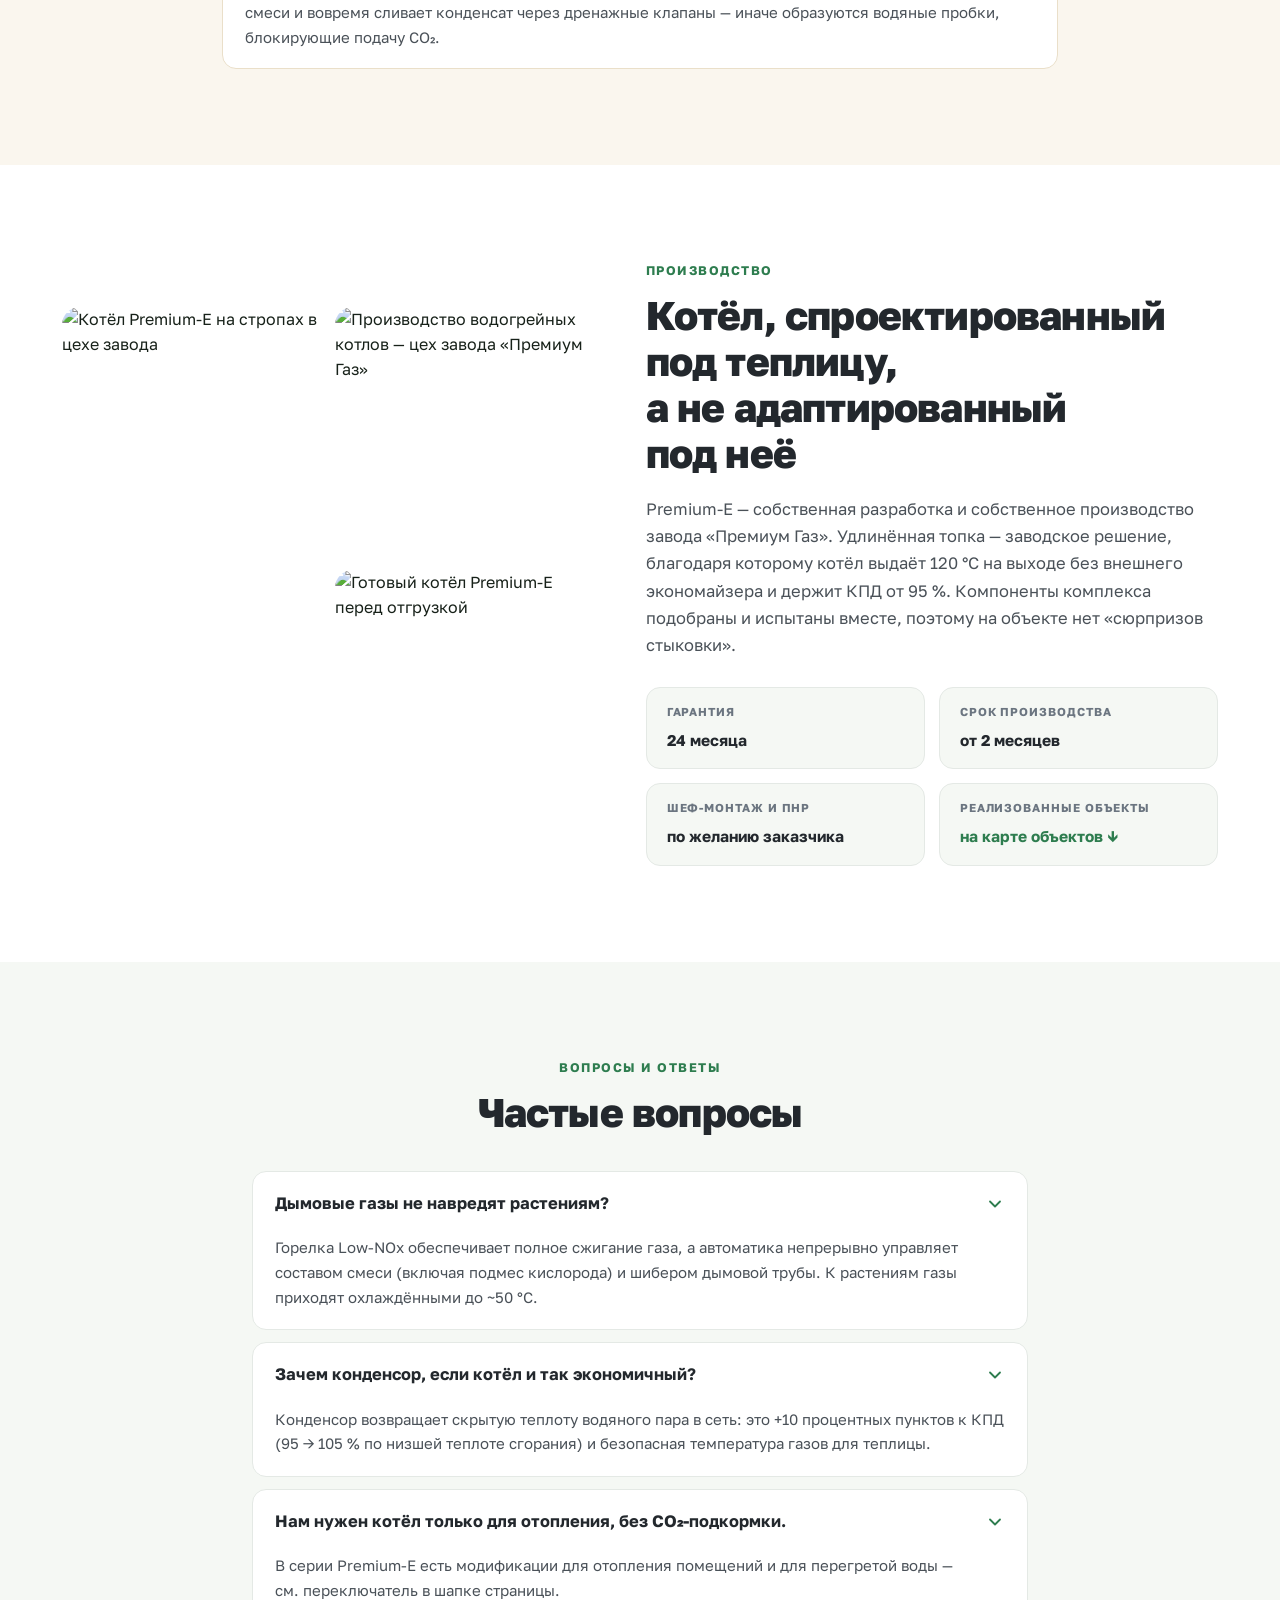
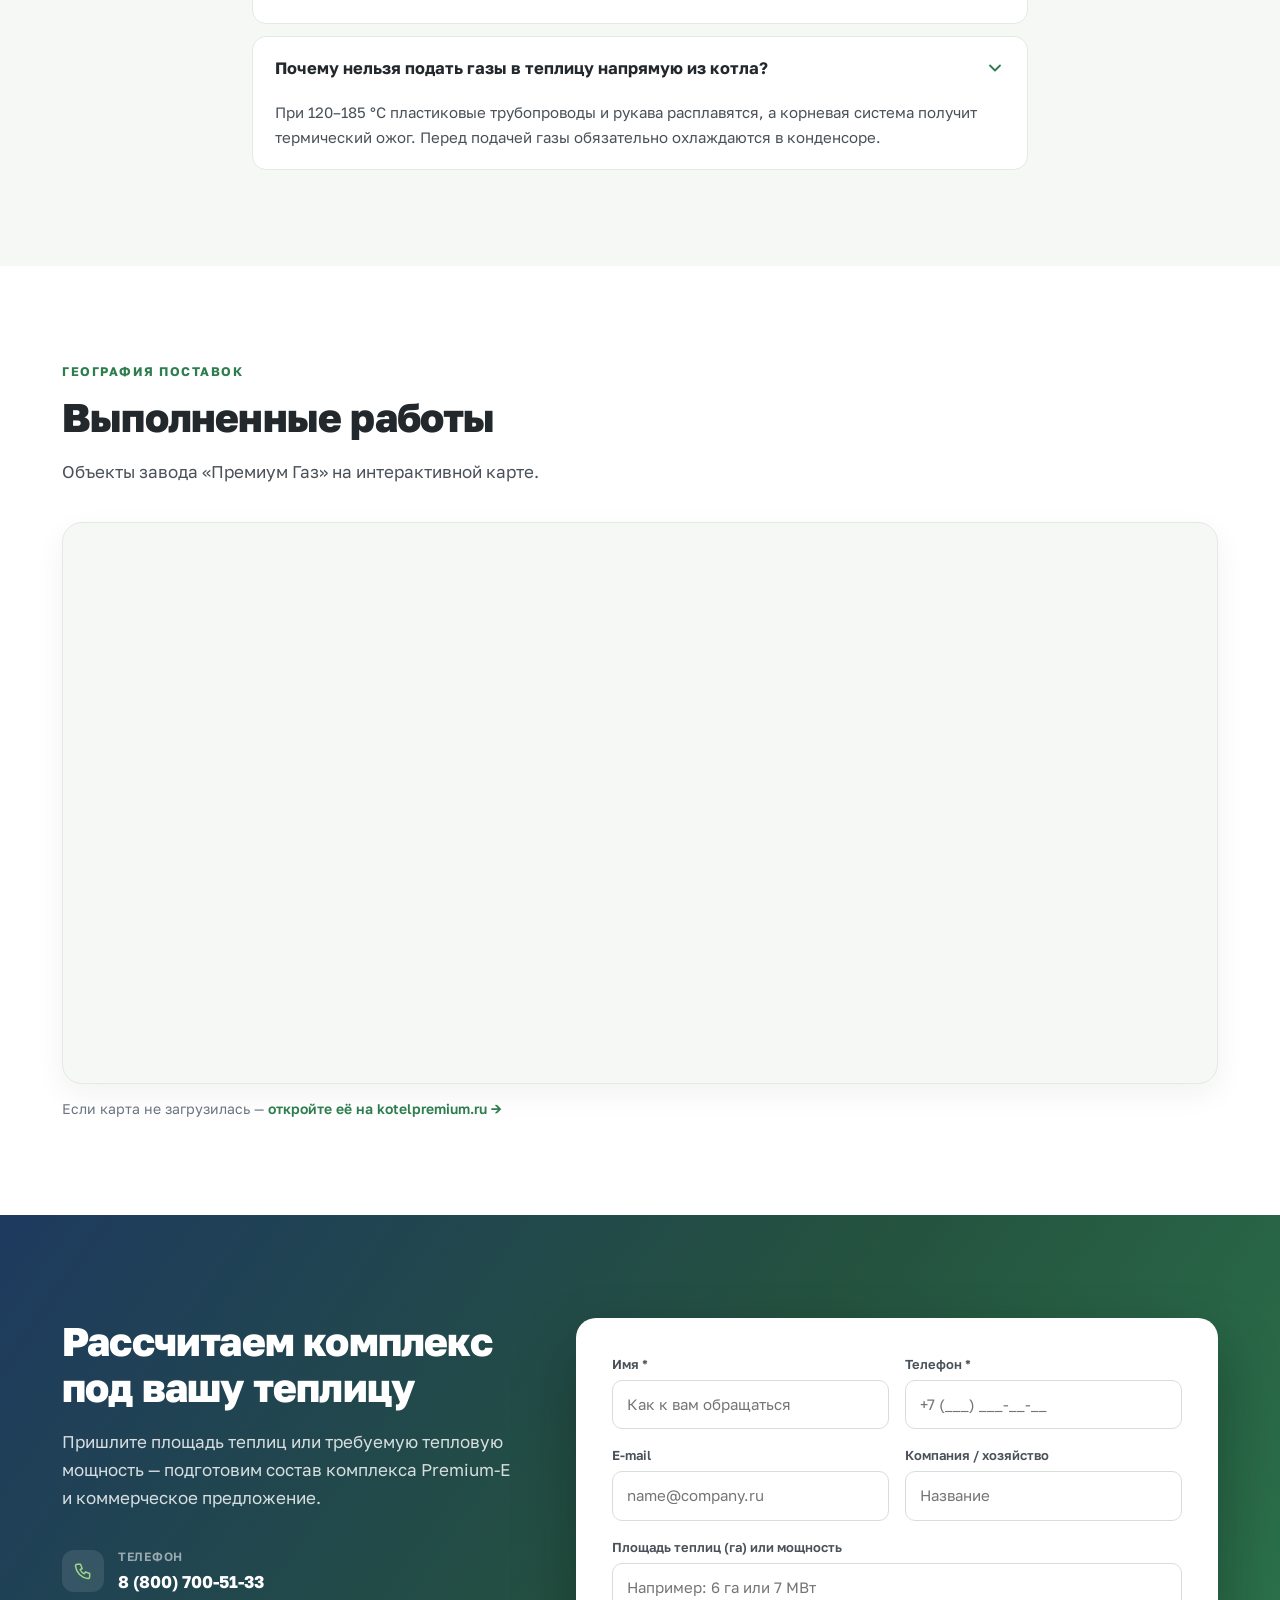
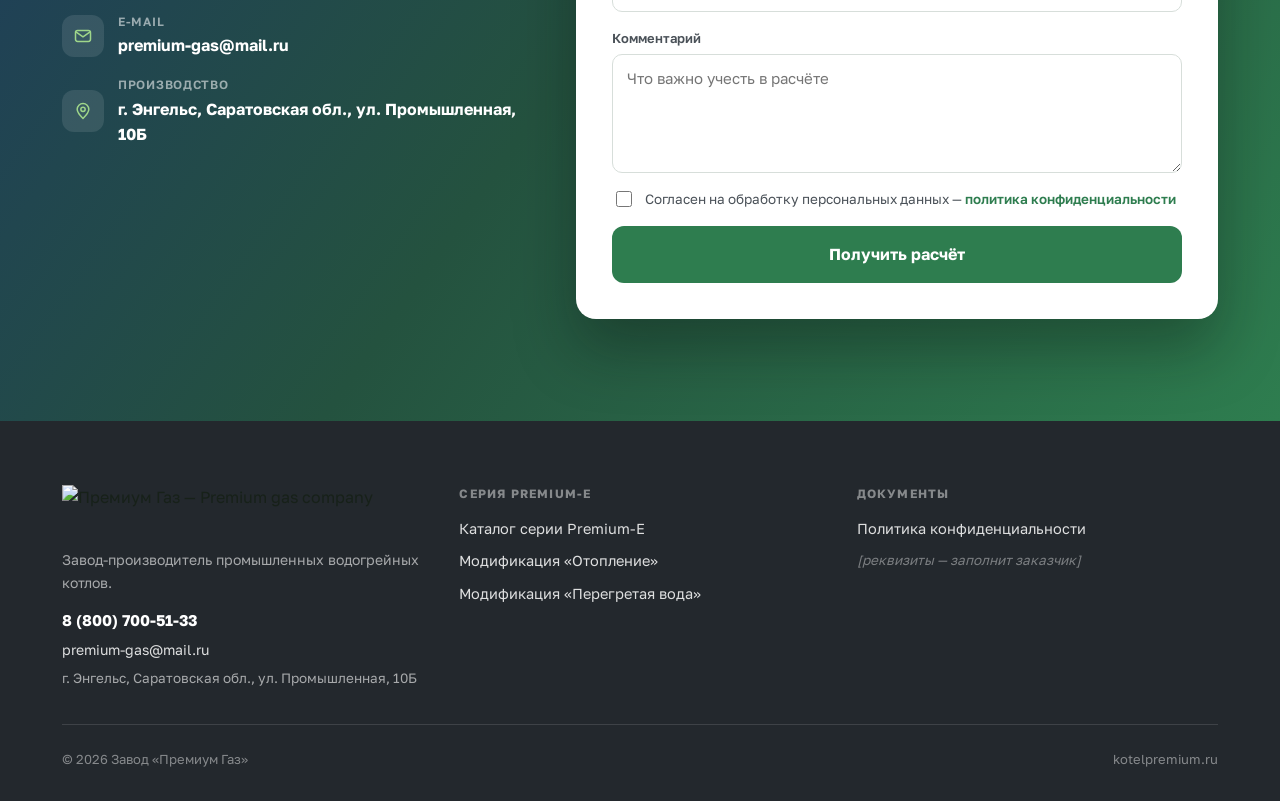
==== commit 032f9e81: "restore: IHC temporary site and Mail.ru forms 2026.11.14.1 (Codex GPT-6)" ====
--- a/index.html
+++ b/index.html
@@ -1,692 +1,726 @@
-<!doctype html>
+<!DOCTYPE html>
 <html lang="ru">
 <head>
-  <meta charset="utf-8">
-  <meta name="viewport" content="width=device-width, initial-scale=1">
-  <title>Тепличные котлы Premium-E — тепло и CO₂-подкормка</title>
-  <meta name="description" content="Тепличные котлы и оборудование Premium-E от завода «Премиум Газ». Подбор мощности, расчёт окупаемости и помощь в выборе монтажной организации.">
-  <link rel="canonical" href="https://prgz.ru/teplica8/">
-  <meta property="og:type" content="website">
-  <meta property="og:locale" content="ru_RU">
-  <meta property="og:site_name" content="Премиум Газ">
-  <meta property="og:title" content="Premium-E для теплиц: тепло и CO₂ из одного комплекса">
-  <meta property="og:description" content="Рассчитайте мощность, модель котла, стоимость и энергетическую окупаемость тепличного комплекса.">
-  <meta property="og:url" content="https://prgz.ru/teplica8/">
-  <meta property="og:image" content="https://prgz.ru/teplica8/assets/boilers/e7000-01-1600.webp">
-  <link rel="icon" type="image/webp" href="assets/logo.webp">
-  <link rel="preconnect" href="https://fonts.googleapis.com">
-  <link rel="preconnect" href="https://fonts.gstatic.com" crossorigin>
-  <link href="https://fonts.googleapis.com/css2?family=IBM+Plex+Sans:wght@400;450;500;600&amp;display=swap" rel="stylesheet">
-  <link rel="stylesheet" href="styles.css?v=2026.09.10.10">
-  <link rel="stylesheet" href="industrial.css?v=2026.09.10.10">
-  <meta name="theme-color" content="#263b49">
-  <meta name="application-version" content="2026.09.10.10">
-  <script src="script.js?v=2026.09.10.10" defer></script>
+<meta charset="utf-8">
+<meta name="viewport" content="width=device-width, initial-scale=1">
+<title>Тепличные котлы Premium-E — котёл и CO₂-подкормка под ключ | Премиум Газ</title>
+<meta name="description" content="Энерготехнологический комплекс для теплиц от завода-производителя: котёл с КПД от 95 %, конденсор (до 105 %), горелка Low-NOx, насосная группа, автоматика. Поставка под ключ.">
+<link rel="canonical" href="https://kotelpremium.ru/">
+<meta property="og:type" content="website">
+<meta property="og:locale" content="ru_RU">
+<meta property="og:site_name" content="Премиум Газ">
+<meta property="og:title" content="Тепличные котлы Premium-E — котёл и CO₂-подкормка под ключ">
+<meta property="og:description" content="Энерготехнологический комплекс для теплиц от завода-производителя: котёл с КПД от 95 %, конденсор (до 105 %), горелка Low-NOx, насосная группа, автоматика.">
+<meta property="og:image" content="assets/hero-a.jpg">
+<meta name="twitter:card" content="summary_large_image">
+<link rel="icon" type="image/png" href="assets/logo.png">
+<link rel="apple-touch-icon" href="assets/logo.png">
+<link rel="preconnect" href="https://fonts.googleapis.com">
+<link rel="preconnect" href="https://fonts.gstatic.com" crossorigin="anonymous">
+<link href="https://fonts.googleapis.com/css2?family=Golos+Text:wght@400;500;600;700;800;900&display=swap" rel="stylesheet">
+<link rel="stylesheet" href="styles.css">
 </head>
-<body id="top">
-  <a class="skip-link" href="#main">К содержанию</a>
-
-  <header class="site-header">
-    <div class="header-inner">
-      <a class="brand" href="https://kotelpremium.ru/" aria-label="Премиум Газ — главная">
-        <img src="assets/logo.webp" width="122" height="60" alt="Премиум Газ">
-      </a>
-      <span class="city" aria-label="Город завода">
-        <svg aria-hidden="true" viewBox="0 0 24 24"><path d="M12 21s7-6.1 7-12A7 7 0 1 0 5 9c0 5.9 7 12 7 12Z"/><circle cx="12" cy="9" r="2.4"/></svg>
-        Энгельс
-      </span>
-      <nav class="main-nav" aria-label="Основная навигация">
-        <a href="#scheme">Технология</a>
-        <a href="#factory">Производство</a>
-        <a href="#package">Комплектация</a>
-        <a href="#calculator">Подбор котла</a>
-      </nav>
-      <a class="header-phone mono" href="tel:88007005133">8 (800) 700-51-33</a>
-      <button class="button button-small" type="button" data-scroll="request">Получить расчёт</button>
-      <button class="menu-toggle" type="button" aria-expanded="false" aria-controls="mobile-nav">Меню</button>
-    </div>
-    <nav id="mobile-nav" class="mobile-nav" aria-label="Навигация по странице" hidden>
-      <a href="#scheme">Технология</a><a href="#factory">Производство</a><a href="#package">Комплектация</a><a href="#calculator">Подбор котла</a><a href="#request">Связаться с заводом</a><a href="https://kotelpremium.ru/">Основной сайт PREMIUM</a>
+<body>
+<!-- ============ БЛОК 0 — ШАПКА (sticky) ============ -->
+<header data-screen-label="Шапка" style="position:sticky; top:0; z-index:60; background:rgba(255,255,255,.92); backdrop-filter:blur(12px); -webkit-backdrop-filter:blur(12px); border-bottom:1px solid #E7ECE8">
+  <div style="max-width:1220px; margin:0 auto; padding:10px clamp(16px,3vw,32px); display:flex; align-items:center; flex-wrap:wrap; gap:12px 20px">
+    <a href="#top" style="display:flex; align-items:center; text-decoration:none; flex:none">
+      <img src="assets/logo.png" alt="Премиум Газ — Premium gas company" style="height:42px; width:auto; display:block"/>
+    </a>
+    <nav aria-label="Модификации серии Premium-E" style="display:flex; align-items:center; gap:4px; background:#F1F4F1; border-radius:999px; padding:4px; margin:0 auto; flex-wrap:nowrap; overflow-x:auto; max-width:100%">
+      <span style="font-size:12px; font-weight:600; color:#6B7580; padding:0 8px 0 12px; white-space:nowrap; flex:none">Серия Premium-E</span>
+      <span style="background:#2E7D4F; color:#FFFFFF; font-size:13.5px; font-weight:600; padding:7px 16px; border-radius:999px; white-space:nowrap; flex:none">Теплицы</span>
+      <a class="hv0" href="https://kotelpremium.ru/katalog/vodogrejnye-kotly/premium-e" style="color:#4A5158; font-size:13.5px; font-weight:600; padding:7px 16px; border-radius:999px; text-decoration:none; white-space:nowrap; flex:none; transition:background .2s">Отопление</a>
+      <a class="hv1" href="https://kotelpremium.ru/katalog/vodogrejnye-kotly/premium-e" style="color:#4A5158; font-size:13.5px; font-weight:600; padding:7px 16px; border-radius:999px; text-decoration:none; white-space:nowrap; flex:none; transition:background .2s">Перегретая вода</a>
     </nav>
-  </header>
-
-  <div class="product-nav container">
-    <nav class="breadcrumbs" aria-label="Хлебные крошки">
-      <a href="https://kotelpremium.ru/">Главная</a><span>/</span>
-      <a href="https://kotelpremium.ru/katalog">Каталог продукции</a><span>/</span>
-      <a href="https://kotelpremium.ru/katalog/vodogrejnye-kotly">Водогрейные котлы</a><span>/</span>
-      <a href="https://kotelpremium.ru/katalog/vodogrejnye-kotly/premium-e">Premium E</a><span>/</span>
-      <span aria-current="page">Для теплиц</span>
-    </nav>
-    <nav class="mod-tabs" aria-label="Модификации Premium-E">
-      <span class="mod-tab is-active">Теплицы</span>
-      <a class="mod-tab" href="https://kotelpremium.ru/katalog/vodogrejnye-kotly/premium-e">Отопление помещений</a>
-      <a class="mod-tab" href="https://kotelpremium.ru/katalog/vodogrejnye-kotly/premium-e">Перегретая вода</a>
-    </nav>
-  </div>
-
-  <main id="main">
-    <section class="hero section" aria-labelledby="hero-title">
-      <div class="container hero-grid">
-        <div class="hero-copy">
-          <p class="product-purpose">Котельное оборудование для тепличных комбинатов</p>
-          <h1 id="hero-title">Premium E<span>Тепло и CO₂ для роста.</span></h1>
-        </div>
-        <div class="hero-intro">
-          <p class="hero-lead">Создаём в Энгельсе комплексы, в которых газ работает дважды: обогревает теплицу и становится источником CO₂ для растений.</p>
-          <div class="hero-actions">
-            <button class="button" type="button" data-scroll="calculator">Подобрать комплекс</button>
-            <a class="text-link" href="#scheme">Как устроена система</a>
+    <div style="display:flex; align-items:center; gap:16px; flex:none; margin-left:auto">
+      <a href="tel:88007005133" style="text-decoration:none; color:#23282D; font-weight:700; font-size:15px; white-space:nowrap">8 (800) 700-51-33</a>
+      <a class="hv2" href="#form" style="background:#2E7D4F; color:#FFFFFF; text-decoration:none; font-weight:600; font-size:14px; padding:10px 18px; border-radius:10px; white-space:nowrap; transition:background .2s">Получить расчёт</a>
+    </div>
+  </div>
+</header>
+
+<!-- ============ БЛОК 1 — HERO ============ -->
+<section id="top" data-screen-label="Hero" style="position:relative; background:linear-gradient(118deg,#1C2530 0%,#1E3A5F 32%,#245040 70%,#2E7D4F 100%); overflow:hidden">
+  <div style="position:absolute; top:-180px; right:-120px; width:560px; height:560px; border-radius:50%; background:radial-gradient(circle,rgba(119,192,67,.22) 0%,rgba(119,192,67,0) 70%); pointer-events:none"></div>
+  <div style="position:absolute; bottom:-220px; left:-160px; width:620px; height:620px; border-radius:50%; background:radial-gradient(circle,rgba(30,58,95,.5) 0%,rgba(30,58,95,0) 70%); pointer-events:none"></div>
+  <div style="max-width:1220px; margin:0 auto; padding:clamp(48px,7vw,84px) clamp(16px,3vw,32px) clamp(120px,12vw,150px); position:relative; display:flex; flex-wrap:wrap; gap:48px; align-items:center">
+    <div style="flex:1 1 540px; min-width:0">
+      <p style="margin:0 0 18px; font-size:13px; font-weight:700; letter-spacing:.12em; text-transform:uppercase; color:#9FD68A">Серия Premium-E · модификация для теплиц</p>
+      <h1 style="margin:0 0 22px; font-size:clamp(30px,4.4vw,50px); line-height:1.1; font-weight:800; letter-spacing:-0.02em; color:#FFFFFF; text-wrap:balance">Тепличные котлы Premium-E: тепло для теплицы и&nbsp;CO₂-подкормка растений&nbsp;— один комплекс</h1>
+      <p style="margin:0 0 32px; font-size:clamp(16px,1.5vw,18px); line-height:1.6; color:rgba(255,255,255,.82); max-width:640px">Энерготехнологический комплекс под ключ от завода-производителя. Горелка Low-NOx, котёл с&nbsp;удлинённой топкой, конденсор, насосная группа и&nbsp;автоматика&nbsp;— согласованы между собой и&nbsp;работают как единая система.</p>
+      <div style="display:flex; flex-wrap:wrap; gap:14px; margin-bottom:44px">
+        <a class="hv3" href="#form" style="background:#77C043; color:#14301F; text-decoration:none; font-weight:700; font-size:16px; padding:15px 28px; border-radius:12px; transition:background .2s, transform .2s">Получить расчёт комплекса</a>
+        <a class="hv4" href="#scheme" style="border:1.5px solid rgba(255,255,255,.35); color:#FFFFFF; text-decoration:none; font-weight:600; font-size:16px; padding:15px 28px; border-radius:12px; transition:border-color .2s, background .2s">Как это работает</a>
+      </div>
+      <div style="display:grid; grid-template-columns:repeat(auto-fit,minmax(150px,1fr)); gap:18px 28px">
+        <div>
+          <div style="font-size:clamp(32px,3.4vw,44px); font-weight:800; color:#8FD455; letter-spacing:-0.01em; line-height:1">≥&nbsp;<span data-count="95">95</span>&nbsp;%</div>
+          <div style="margin-top:8px; font-size:13.5px; line-height:1.45; color:rgba(255,255,255,.7)">КПД котла</div>
+        </div>
+        <div>
+          <div style="font-size:clamp(32px,3.4vw,44px); font-weight:800; color:#8FD455; letter-spacing:-0.01em; line-height:1"><span data-count="120">120</span>&nbsp;°C</div>
+          <div style="margin-top:8px; font-size:13.5px; line-height:1.45; color:rgba(255,255,255,.7)">уходящие газы без экономайзера</div>
+        </div>
+        <div>
+          <div style="font-size:clamp(32px,3.4vw,44px); font-weight:800; color:#8FD455; letter-spacing:-0.01em; line-height:1">до&nbsp;<span data-count="105">105</span>&nbsp;%<span style="color:rgba(255,255,255,.5)">*</span></div>
+          <div style="margin-top:8px; font-size:13.5px; line-height:1.45; color:rgba(255,255,255,.7)">КПД комплекса с&nbsp;конденсором</div>
+        </div>
+        <div>
+          <div style="font-size:clamp(32px,3.4vw,44px); font-weight:800; color:#8FD455; letter-spacing:-0.01em; line-height:1"><span data-count="365">365</span>&nbsp;дней</div>
+          <div style="margin-top:8px; font-size:13.5px; line-height:1.45; color:rgba(255,255,255,.7)">в году под управлением автоматики</div>
+        </div>
+      </div>
+      <p style="margin:20px 0 0; font-size:12px; color:rgba(255,255,255,.5)">* по низшей теплоте сгорания</p>
+    </div>
+    <div style="flex:1 1 400px; min-width:0; position:relative">
+      <div style="position:relative; border-radius:20px; overflow:hidden; border:1px solid rgba(255,255,255,.18); box-shadow:0 30px 60px rgba(10,18,14,.4); background:#33414B; min-height:300px">
+        <img data-hero-img="1" src="assets/hero-a.jpg" alt="Водогрейный котёл Premium-E в цехе завода «Премиум Газ»" style="display:block; width:100%; height:clamp(300px,32vw,420px); object-fit:cover"/>
+        <span style="position:absolute; left:14px; bottom:14px; background:rgba(255,255,255,.92); color:#23282D; font-size:12.5px; font-weight:600; padding:8px 14px; border-radius:999px; display:flex; align-items:center; gap:8px">
+          <span style="width:8px; height:8px; border-radius:50%; background:#77C043; flex:none"></span>
+          Котёл Premium-E · производство завода «Премиум Газ»
+        </span>
+      </div>
+    </div>
+  </div>
+  <svg viewBox="0 0 1440 72" preserveAspectRatio="none" aria-hidden="true" style="position:absolute; left:0; bottom:-1px; width:100%; height:clamp(40px,6vw,72px); display:block">
+    <path d="M0,44 C240,74 480,10 720,26 C960,42 1200,74 1440,30 L1440,72 L0,72 Z" fill="#FFFFFF"/>
+  </svg>
+</section>
+
+<!-- ============ БЛОК 2 — ПРОБЛЕМАТИКА ============ -->
+<section data-screen-label="Проблематика" style="background:#FFFFFF; padding:clamp(64px,8vw,96px) 0 clamp(48px,6vw,72px)">
+  <div style="max-width:1220px; margin:0 auto; padding:0 clamp(16px,3vw,32px)">
+    <div data-reveal style="max-width:760px">
+      <p style="margin:0 0 12px; font-size:12.5px; font-weight:700; letter-spacing:.12em; text-transform:uppercase; color:#2E7D4F">Проблематика</p>
+      <h2 style="margin:0 0 18px; font-size:clamp(26px,3.4vw,40px); line-height:1.15; font-weight:800; letter-spacing:-0.02em; color:#23282D; text-wrap:balance">Почему обычная котельная не&nbsp;подходит теплице</h2>
+      <p style="margin:0; font-size:17px; line-height:1.65; color:#4A5158">Классическая схема сбрасывает продукты сгорания в&nbsp;атмосферу при 120–185&nbsp;°C. Для тепличного хозяйства это неприемлемо по&nbsp;двум причинам.</p>
+    </div>
+    <div style="display:grid; grid-template-columns:repeat(auto-fit,minmax(280px,1fr)); gap:20px; margin-top:40px">
+      <div class="hv5" data-reveal style="background:#F6F1E7; border:1px solid #E9E2D5; border-radius:16px; padding:28px; transition:transform .25s, box-shadow .25s">
+        <span style="width:46px; height:46px; border-radius:12px; background:#FFFFFF; border:1px solid #E3D9C6; display:flex; align-items:center; justify-content:center; margin-bottom:18px">
+          <svg width="26" height="26" viewBox="0 0 24 24" fill="none" stroke="#8A7357" stroke-width="1.8" stroke-linecap="round" stroke-linejoin="round"><path d="M10 4a2 2 0 0 1 4 0v8.6a4.3 4.3 0 1 1-4 0z"/><circle cx="12" cy="16.6" r="1.7"/><path d="M12 13.5V7"/><path d="M17.5 4.5c1.2 0 2-.8 2-2M17.5 8c2.2 0 3.5-1.4 3.5-3.5"/></svg>
+        </span>
+        <h3 style="margin:0 0 10px; font-size:19px; font-weight:700; color:#23282D">Гибель растений</h3>
+        <p style="margin:0; font-size:15.5px; line-height:1.6; color:#4A5158">Подача газов с&nbsp;температурой 120–185&nbsp;°C в&nbsp;пластиковые распределительные трубопроводы и&nbsp;полиэтиленовые рукава расплавит их и&nbsp;вызовет термический ожог корневой системы.</p>
+      </div>
+      <div class="hv6" data-reveal data-delay="120" style="background:#F6F1E7; border:1px solid #E9E2D5; border-radius:16px; padding:28px; transition:transform .25s, box-shadow .25s">
+        <span style="width:46px; height:46px; border-radius:12px; background:#FFFFFF; border:1px solid #E3D9C6; display:flex; align-items:center; justify-content:center; margin-bottom:18px">
+          <svg width="26" height="26" viewBox="0 0 24 24" fill="none" stroke="#8A7357" stroke-width="1.8" stroke-linecap="round" stroke-linejoin="round"><path d="M3 7l6.5 6.5 4-4L21 17"/><path d="M21 12.5V17h-4.5"/></svg>
+        </span>
+        <h3 style="margin:0 0 10px; font-size:19px; font-weight:700; color:#23282D">Потеря денег</h3>
+        <p style="margin:0; font-size:15.5px; line-height:1.6; color:#4A5158">Сброс перегретых газов&nbsp;— прямая потеря колоссальных объёмов тепловой энергии, за&nbsp;которую уже заплачено газом.</p>
+      </div>
+    </div>
+    <div data-reveal style="margin-top:24px; background:linear-gradient(100deg,#1E3A5F 0%,#2E7D4F 100%); border-radius:16px; padding:24px 30px; display:flex; align-items:center; gap:18px; flex-wrap:wrap">
+      <svg width="30" height="30" viewBox="0 0 24 24" fill="none" stroke="#9FD68A" stroke-width="1.8" stroke-linecap="round" stroke-linejoin="round" style="flex:none"><path d="M4 19c0-8.5 5.5-13.5 16-15-.7 10.5-5.7 15-13.4 15-.9 0-1.7-.1-2.6-.4"/><path d="M4 19c3-4.5 6.5-7.5 11-9.5"/></svg>
+      <p style="margin:0; flex:1 1 420px; font-size:clamp(16px,1.6vw,19px); line-height:1.55; font-weight:600; color:#FFFFFF">Premium-E решает обе задачи: охлаждает газы до&nbsp;безопасных 50&nbsp;°C для CO₂-подкормки и&nbsp;возвращает тепло в&nbsp;сеть.</p>
+    </div>
+  </div>
+</section>
+
+<!-- ============ БЛОК 3 — СОСТАВ КОМПЛЕКСА ============ -->
+<section data-screen-label="Состав комплекса" style="background:#F5F8F4; padding:clamp(64px,8vw,96px) 0">
+  <div style="max-width:1220px; margin:0 auto; padding:0 clamp(16px,3vw,32px)">
+    <div data-reveal style="max-width:780px">
+      <p style="margin:0 0 12px; font-size:12.5px; font-weight:700; letter-spacing:.12em; text-transform:uppercase; color:#2E7D4F">Поставка под ключ</p>
+      <h2 style="margin:0 0 18px; font-size:clamp(26px,3.4vw,40px); line-height:1.15; font-weight:800; letter-spacing:-0.02em; color:#23282D">Один завод. Один комплекс. Одна ответственность.</h2>
+      <p style="margin:0; font-size:17px; line-height:1.65; color:#4A5158">Мы поставляем не&nbsp;котёл с&nbsp;«допами», а&nbsp;согласованный энерготехнологический комплекс. Вам не&nbsp;придётся собирать «зоопарк» из&nbsp;оборудования разных поставщиков и&nbsp;выяснять, кто отвечает за&nbsp;стыки.</p>
+    </div>
+    <h3 data-reveal style="margin:48px 0 4px; text-align:center; font-size:14px; font-weight:700; letter-spacing:.16em; text-transform:uppercase; color:#2E7D4F">Основные компоненты системы</h3>
+    <div style="display:flex; flex-wrap:wrap; gap:clamp(24px,3vw,48px); align-items:center; justify-content:center; margin-top:12px">
+      <div data-reveal style="flex:1 1 440px; min-width:0; max-width:600px">
+        <svg viewBox="0 0 560 560" style="display:block; width:100%; height:auto" role="img" aria-label="Круговая диаграмма: четыре компонента комплекса Premium-E в одной зоне ответственности завода">
+          <defs>
+            <linearGradient id="pg1" x1="0" y1="0" x2="0" y2="1"><stop offset="0" stop-color="#8FD455"/><stop offset="1" stop-color="#77C043"/></linearGradient>
+            <linearGradient id="pg2" x1="0" y1="0" x2="0" y2="1"><stop offset="0" stop-color="#5FAF56"/><stop offset="1" stop-color="#4C9B50"/></linearGradient>
+            <linearGradient id="pg3" x1="0" y1="0" x2="0" y2="1"><stop offset="0" stop-color="#3E8B4F"/><stop offset="1" stop-color="#2E7D4F"/></linearGradient>
+            <linearGradient id="pg4" x1="0" y1="0" x2="0" y2="1"><stop offset="0" stop-color="#2A6B44"/><stop offset="1" stop-color="#1F5637"/></linearGradient>
+            <filter id="soft" x="-30%" y="-30%" width="160%" height="160%"><feDropShadow dx="0" dy="5" stdDeviation="9" flood-color="#23282D" flood-opacity=".14"/></filter>
+          </defs>
+          <circle cx="280" cy="280" r="232" fill="none" stroke="#9DB89A" stroke-width="1.8" stroke-dasharray="5 9"/>
+          <g transform="translate(444,116) rotate(45)"><polyline points="-4,-6 4,0 -4,6" stroke="#9DB89A" stroke-width="2" fill="none" stroke-linecap="round" stroke-linejoin="round"/></g>
+          <g transform="translate(444,444) rotate(135)"><polyline points="-4,-6 4,0 -4,6" stroke="#9DB89A" stroke-width="2" fill="none" stroke-linecap="round" stroke-linejoin="round"/></g>
+          <g transform="translate(116,444) rotate(225)"><polyline points="-4,-6 4,0 -4,6" stroke="#9DB89A" stroke-width="2" fill="none" stroke-linecap="round" stroke-linejoin="round"/></g>
+          <g transform="translate(116,116) rotate(315)"><polyline points="-4,-6 4,0 -4,6" stroke="#9DB89A" stroke-width="2" fill="none" stroke-linecap="round" stroke-linejoin="round"/></g>
+          <path d="M280,280 C204,220 196,116 280,76 C364,116 356,220 280,280 Z" fill="url(#pg1)" filter="url(#soft)"/>
+          <path d="M280,280 C204,220 196,116 280,76 C364,116 356,220 280,280 Z" fill="url(#pg2)" filter="url(#soft)" transform="rotate(90 280 280)"/>
+          <path d="M280,280 C204,220 196,116 280,76 C364,116 356,220 280,280 Z" fill="url(#pg3)" filter="url(#soft)" transform="rotate(180 280 280)"/>
+          <path d="M280,280 C204,220 196,116 280,76 C364,116 356,220 280,280 Z" fill="url(#pg4)" filter="url(#soft)" transform="rotate(270 280 280)"/>
+          <g transform="translate(264,112) scale(1.35)"><svg width="24" height="24" viewBox="0 0 24 24" fill="none" stroke="#FFFFFF" stroke-width="1.9" stroke-linecap="round" stroke-linejoin="round"><path d="M12 3.5c2.5 2.8 5.2 5.4 5.2 8.7a5.2 5.2 0 1 1-10.4 0c0-1.4.5-2.7 1.2-4 .8.9 1.6 1.5 2.3 1.7-.2-2 .5-4.3 1.7-6.4z"/></svg></g>
+          <text x="280" y="177" text-anchor="middle" font-family="Golos Text, sans-serif" font-size="13" font-weight="700" letter-spacing="1" fill="#FFFFFF">ГОРЕЛКА</text>
+          <text x="280" y="194" text-anchor="middle" font-family="Golos Text, sans-serif" font-size="13" font-weight="700" letter-spacing="1" fill="#FFFFFF">LOW-NOX</text>
+          <g transform="translate(394,242) scale(1.35)"><svg width="24" height="24" viewBox="0 0 24 24" fill="none" stroke="#FFFFFF" stroke-width="1.9" stroke-linecap="round" stroke-linejoin="round"><path d="M12 3.5C8.9 7.5 6.7 10.4 6.7 13.4a5.3 5.3 0 0 0 10.6 0c0-3-2.2-5.9-5.3-9.9z"/><path d="M9.5 14.5a2.6 2.6 0 0 0 2.4 2.5"/></svg></g>
+          <text x="414" y="300" text-anchor="middle" font-family="Golos Text, sans-serif" font-size="13" font-weight="700" letter-spacing=".6" fill="#FFFFFF">КОНДЕНСОР</text>
+          <g transform="translate(264,414) scale(1.35)"><svg width="24" height="24" viewBox="0 0 24 24" fill="none" stroke="#FFFFFF" stroke-width="1.9" stroke-linecap="round" stroke-linejoin="round"><circle cx="9.5" cy="13.5" r="4.8"/><path d="M14.3 13.5H21M18 13.5V9.5h-3M9.5 11.2v4.6M7.5 12.4l4 2.2M11.5 12.4l-4 2.2"/></svg></g>
+          <text x="280" y="378" text-anchor="middle" font-family="Golos Text, sans-serif" font-size="13" font-weight="700" letter-spacing=".6" fill="#FFFFFF">НАСОСНАЯ</text>
+          <text x="280" y="395" text-anchor="middle" font-family="Golos Text, sans-serif" font-size="13" font-weight="700" letter-spacing=".6" fill="#FFFFFF">ГРУППА</text>
+          <g transform="translate(134,242) scale(1.35)"><svg width="24" height="24" viewBox="0 0 24 24" fill="none" stroke="#FFFFFF" stroke-width="1.9" stroke-linecap="round" stroke-linejoin="round"><rect x="3.5" y="4.5" width="17" height="15" rx="3"/><path d="M8 9v6M12 11.5V15M16 8v7"/></svg></g>
+          <text x="146" y="300" text-anchor="middle" font-family="Golos Text, sans-serif" font-size="13" font-weight="700" letter-spacing=".4" fill="#FFFFFF">АВТОМАТИКА</text>
+          <circle cx="280" cy="48" r="21" fill="#FFFFFF" stroke="#77C043" stroke-width="3" filter="url(#soft)"/>
+          <text x="280" y="54" text-anchor="middle" font-family="Golos Text, sans-serif" font-size="16" font-weight="800" fill="#5FA84A">1</text>
+          <circle cx="512" cy="280" r="21" fill="#FFFFFF" stroke="#4C9B50" stroke-width="3" filter="url(#soft)"/>
+          <text x="512" y="286" text-anchor="middle" font-family="Golos Text, sans-serif" font-size="16" font-weight="800" fill="#4C9B50">2</text>
+          <circle cx="280" cy="512" r="21" fill="#FFFFFF" stroke="#2E7D4F" stroke-width="3" filter="url(#soft)"/>
+          <text x="280" y="518" text-anchor="middle" font-family="Golos Text, sans-serif" font-size="16" font-weight="800" fill="#2E7D4F">3</text>
+          <circle cx="48" cy="280" r="21" fill="#FFFFFF" stroke="#1F5637" stroke-width="3" filter="url(#soft)"/>
+          <text x="48" y="286" text-anchor="middle" font-family="Golos Text, sans-serif" font-size="16" font-weight="800" fill="#1F5637">4</text>
+          <circle cx="280" cy="280" r="80" fill="#FFFFFF" filter="url(#soft)"/>
+          <g transform="translate(268,232)"><svg width="24" height="24" viewBox="0 0 24 24" fill="none" stroke="#2E7D4F" stroke-width="1.9" stroke-linecap="round" stroke-linejoin="round"><path d="M4 19c0-8.5 5.5-13.5 16-15-.7 10.5-5.7 15-13.4 15-.9 0-1.7-.1-2.6-.4"/><path d="M4 19c3-4.5 6.5-7.5 11-9.5"/></svg></g>
+          <text x="280" y="284" text-anchor="middle" font-family="Golos Text, sans-serif" font-size="12.5" font-weight="600" fill="#6B7580">Комплекс</text>
+          <text x="280" y="308" text-anchor="middle" font-family="Golos Text, sans-serif" font-size="21" font-weight="800" fill="#23282D">Premium-E</text>
+        </svg>
+        <div style="display:flex; justify-content:center; margin-top:14px">
+          <span style="background:#2E7D4F; color:#FFFFFF; font-size:12px; font-weight:700; letter-spacing:.06em; text-transform:uppercase; padding:7px 18px; border-radius:999px; text-align:center">Одна зона ответственности завода-производителя</span>
+        </div>
+      </div>
+      <div style="flex:1 1 380px; min-width:0; max-width:560px; display:flex; flex-direction:column; gap:14px">
+        <div class="hv7" data-reveal style="background:#FFFFFF; border:1px solid #E4E9E5; border-radius:14px; padding:24px; transition:transform .25s, box-shadow .25s">
+          <span style="width:44px; height:44px; border-radius:12px; background:#EDF3FA; display:flex; align-items:center; justify-content:center; margin-bottom:16px">
+            <svg width="24" height="24" viewBox="0 0 24 24" fill="none" stroke="#1E3A5F" stroke-width="1.8" stroke-linecap="round" stroke-linejoin="round"><path d="M12 3.5c2.5 2.8 5.2 5.4 5.2 8.7a5.2 5.2 0 1 1-10.4 0c0-1.4.5-2.7 1.2-4 .8.9 1.6 1.5 2.3 1.7-.2-2 .5-4.3 1.7-6.4z"/></svg>
+          </span>
+          <h3 style="margin:0 0 8px; font-size:17px; font-weight:700; color:#23282D">Горелка Low-NOx</h3>
+          <p style="margin:0; font-size:14.5px; line-height:1.6; color:#4A5158">Полное сжигание газа с&nbsp;минимальными выбросами NOx&nbsp;— состав дымовых газов безопасен для растений. Это ключевое условие CO₂-подкормки.</p>
+        </div>
+        <div class="hv8" data-reveal data-delay="90" style="background:#FFFFFF; border:1px solid #E4E9E5; border-radius:14px; padding:24px; transition:transform .25s, box-shadow .25s">
+          <span style="width:44px; height:44px; border-radius:12px; background:#EDF3FA; display:flex; align-items:center; justify-content:center; margin-bottom:16px">
+            <svg width="24" height="24" viewBox="0 0 24 24" fill="none" stroke="#1E3A5F" stroke-width="1.8" stroke-linecap="round" stroke-linejoin="round"><path d="M12 3.5C8.9 7.5 6.7 10.4 6.7 13.4a5.3 5.3 0 0 0 10.6 0c0-3-2.2-5.9-5.3-9.9z"/><path d="M9.5 14.5a2.6 2.6 0 0 0 2.4 2.5"/></svg>
+          </span>
+          <h3 style="margin:0 0 8px; font-size:17px; font-weight:700; color:#23282D">Конденсор (мокрый экономайзер)</h3>
+          <p style="margin:0; font-size:14.5px; line-height:1.6; color:#4A5158">Понижает температуру уходящих газов со&nbsp;120 до&nbsp;50&nbsp;°C и&nbsp;возвращает скрытую теплоту конденсации в&nbsp;тепловую сеть. Коррозионно-стойкое исполнение.</p>
+        </div>
+        <div class="hv9" data-reveal data-delay="180" style="background:#FFFFFF; border:1px solid #E4E9E5; border-radius:14px; padding:24px; transition:transform .25s, box-shadow .25s">
+          <span style="width:44px; height:44px; border-radius:12px; background:#ECF5EE; display:flex; align-items:center; justify-content:center; margin-bottom:16px">
+            <svg width="24" height="24" viewBox="0 0 24 24" fill="none" stroke="#2E7D4F" stroke-width="1.8" stroke-linecap="round" stroke-linejoin="round"><circle cx="9.5" cy="13.5" r="4.8"/><path d="M14.3 13.5H21M18 13.5V9.5h-3M9.5 11.2v4.6M7.5 12.4l4 2.2M11.5 12.4l-4 2.2"/></svg>
+          </span>
+          <h3 style="margin:0 0 8px; font-size:17px; font-weight:700; color:#23282D">Насосная группа</h3>
+          <p style="margin:0; font-size:14.5px; line-height:1.6; color:#4A5158">Готовая гидравлика комплекса: защита котла от&nbsp;коррозии и&nbsp;сезонная развязка нагрузок&nbsp;— отопление и&nbsp;CO₂-подкормка не&nbsp;конфликтуют между собой.</p>
+        </div>
+        <div class="hv10" data-reveal data-delay="270" style="background:#FFFFFF; border:1px solid #E4E9E5; border-radius:14px; padding:24px; transition:transform .25s, box-shadow .25s">
+          <span style="width:44px; height:44px; border-radius:12px; background:#ECF5EE; display:flex; align-items:center; justify-content:center; margin-bottom:16px">
+            <svg width="24" height="24" viewBox="0 0 24 24" fill="none" stroke="#2E7D4F" stroke-width="1.8" stroke-linecap="round" stroke-linejoin="round"><rect x="3.5" y="4.5" width="17" height="15" rx="3"/><path d="M8 9v6M12 11.5V15M16 8v7"/><circle cx="8" cy="9" r="1.1" fill="#2E7D4F" stroke="none"/><circle cx="12" cy="11.5" r="1.1" fill="#2E7D4F" stroke="none"/><circle cx="16" cy="8" r="1.1" fill="#2E7D4F" stroke="none"/></svg>
+          </span>
+          <h3 style="margin:0 0 8px; font-size:17px; font-weight:700; color:#23282D">Автоматика</h3>
+          <p style="margin:0; font-size:14.5px; line-height:1.6; color:#4A5158">Управляет всем комплексом в&nbsp;реальном времени 365&nbsp;дней в&nbsp;году: горением, температурами, подмесом кислорода в&nbsp;газовую смесь и&nbsp;шибером дымовой трубы.</p>
+        </div>
+      </div>
+    </div>
+    
+      <div data-reveal style="margin-top:28px; display:flex; align-items:stretch; gap:14px; flex-wrap:wrap">
+        <div style="flex:1 1 320px; background:#FFFFFF; border:1px solid #E4E9E5; border-radius:14px; padding:18px 22px; display:flex; align-items:center; gap:14px">
+          <span style="width:10px; height:10px; border-radius:50%; background:#B9C2BB; flex:none"></span>
+          <p style="margin:0; font-size:14.5px; line-height:1.55; color:#6B7580">Сборная поставка: 4–5&nbsp;поставщиков, стыковка на&nbsp;объекте, размытая гарантия</p>
+        </div>
+        <div style="display:flex; align-items:center; justify-content:center; flex:none">
+          <svg width="26" height="26" viewBox="0 0 24 24" fill="none" stroke="#2E7D4F" stroke-width="2" stroke-linecap="round" stroke-linejoin="round"><path d="M4 12h15M14 6.5l5.5 5.5-5.5 5.5"/></svg>
+        </div>
+        <div style="flex:1 1 320px; background:#ECF5EE; border:1px solid #CBE2D1; border-radius:14px; padding:18px 22px; display:flex; align-items:center; gap:14px">
+          <span style="width:10px; height:10px; border-radius:50%; background:#2E7D4F; flex:none"></span>
+          <p style="margin:0; font-size:14.5px; line-height:1.55; font-weight:600; color:#23282D">Комплекс Premium-E: один завод, заводская согласованность, единая автоматика и&nbsp;гарантия</p>
+        </div>
+      </div>
+    </div>
+  
+</section>
+
+<!-- ============ БЛОК 4 — ТЕХНОЛОГИЧЕСКАЯ СХЕМА ============ -->
+<section id="scheme" data-screen-label="Технологическая схема" style="background:#FFFFFF; padding:clamp(64px,8vw,96px) 0; scroll-margin-top:80px">
+  <div style="max-width:1220px; margin:0 auto; padding:0 clamp(16px,3vw,32px)">
+    <div data-reveal style="max-width:760px">
+      <p style="margin:0 0 12px; font-size:12.5px; font-weight:700; letter-spacing:.12em; text-transform:uppercase; color:#2E7D4F">Технология</p>
+      <h2 style="margin:0 0 18px; font-size:clamp(26px,3.4vw,40px); line-height:1.15; font-weight:800; letter-spacing:-0.02em; color:#23282D">Как это работает</h2>
+      <p style="margin:0; font-size:17px; line-height:1.65; color:#4A5158">Пять шагов&nbsp;— от&nbsp;сжигания газа до&nbsp;подкормки растений: тепло уходит в&nbsp;сеть, охлаждённые газы&nbsp;— в&nbsp;теплицу.</p>
+    </div>
+    <div data-reveal style="margin-top:44px">
+      <div style="background:linear-gradient(165deg,#F7FAFB 0%,#F2F8F1 100%); border:1px solid #E4E9E5; border-radius:20px; padding:clamp(12px,2vw,24px); margin-bottom:18px; overflow:hidden">
+        <svg viewBox="0 0 1200 424" style="display:block; width:100%; height:auto" role="img" aria-label="Анимированная технологическая схема: горелка, котёл Premium-E, конденсор, подмес кислорода, теплица">
+          <defs>
+            <linearGradient id="shellG" x1="0" y1="0" x2="0" y2="1"><stop offset="0" stop-color="#F2F5F7"/><stop offset=".5" stop-color="#DCE3E8"/><stop offset="1" stop-color="#B9C4CC"/></linearGradient>
+            <linearGradient id="frontG" x1="0" y1="0" x2="0" y2="1"><stop offset="0" stop-color="#3B4754"/><stop offset="1" stop-color="#232B34"/></linearGradient>
+            <linearGradient id="condG" x1="0" y1="0" x2="0" y2="1"><stop offset="0" stop-color="#EDF4F1"/><stop offset="1" stop-color="#D7E6DC"/></linearGradient>
+            <pattern id="bluep" width="24" height="24" patternUnits="userSpaceOnUse"><path d="M24 0H0V24" fill="none" stroke="rgba(30,58,95,.06)" stroke-width="1"/></pattern>
+          </defs>
+          <rect x="0" y="0" width="1200" height="424" fill="url(#bluep)"/>
+
+          <path d="M110,186 V158 H70" stroke="#4C9B50" stroke-width="5" fill="none" stroke-linecap="round"/>
+          <circle cx="110" cy="158" r="5" fill="#FFFFFF" stroke="#4C9B50" stroke-width="2.5"/>
+          <text x="62" y="150" font-family="Golos Text, sans-serif" font-size="11.5" fill="#4C9B50" font-weight="600">газ</text>
+          <rect x="84" y="196" width="14" height="28" rx="4" fill="#3B4754"/>
+          <rect x="96" y="186" width="72" height="48" rx="10" fill="#2C3742" stroke="#16202B" stroke-width="1.5"/>
+          <rect x="162" y="196" width="10" height="28" fill="#3B4754"/>
+
+          <rect x="200" y="120" width="230" height="180" rx="30" fill="url(#shellG)" stroke="#A9B6BF" stroke-width="1.5"/>
+          <ellipse cx="300" cy="210" rx="88" ry="32" fill="#6FB3E8" style="animation:glowPulse 2.4s ease-in-out infinite"/>
+          <rect x="230" y="104" width="170" height="18" rx="6" fill="#37424E"/>
+          <rect x="210" y="300" width="26" height="16" fill="#37424E"/>
+          <rect x="394" y="300" width="26" height="16" fill="#37424E"/>
+          <rect x="168" y="104" width="56" height="212" rx="14" fill="url(#frontG)" stroke="#1A222B" stroke-width="1.5"/>
+          <circle cx="181" cy="132" r="2.5" fill="#55616D"/><circle cx="211" cy="132" r="2.5" fill="#55616D"/><circle cx="181" cy="288" r="2.5" fill="#55616D"/><circle cx="211" cy="288" r="2.5" fill="#55616D"/>
+          <rect x="176" y="152" width="40" height="13" rx="2" fill="#4A5560"/>
+          <text x="196" y="161.5" text-anchor="middle" font-family="Golos Text, sans-serif" font-size="7.5" letter-spacing="1" fill="#C9D2DA">PREMIUM</text>
+          <circle cx="196" cy="210" r="30" fill="#22303C" stroke="#47535F" stroke-width="3"/>
+          <circle cx="196" cy="210" r="16" fill="#0E151C"/>
+          <g style="transform-box:fill-box; transform-origin:0% 50%; animation:flick 1.15s ease-in-out infinite">
+            <path d="M196,210 C230,192 268,194 300,210 C268,226 230,228 196,210 Z" fill="#3E7BC0" opacity=".85"/>
+            <path d="M196,210 C222,200 244,201 262,210 C244,219 222,220 196,210 Z" fill="#BFE0F7" opacity=".9"/>
+          </g>
+          <path d="M200,336 H430" stroke="#8A98A3" stroke-width="1"/>
+          <path d="M200,331 V341 M430,331 V341" stroke="#8A98A3" stroke-width="1"/>
+          <text x="315" y="356" text-anchor="middle" font-family="Golos Text, sans-serif" font-size="11.5" fill="#8A98A3">удлинённая топка · 120 °C без экономайзера</text>
+
+          <path d="M430,210 H500" stroke="#C6D2D9" stroke-width="12" stroke-linecap="round"/>
+          <path d="M430,210 H500" stroke="#2A5A80" stroke-width="6" stroke-linecap="round"/>
+          <rect x="426" y="170" width="74" height="24" rx="12" fill="#1E3A5F"/>
+          <text x="463" y="186.5" text-anchor="middle" font-family="Golos Text, sans-serif" font-size="12.5" font-weight="700" fill="#FFFFFF">120 °C</text>
+
+          <rect x="500" y="124" width="92" height="180" rx="22" fill="url(#condG)" stroke="#A9C4AE" stroke-width="1.5"/>
+          <polyline points="514,150 578,166 514,182 578,198 514,214 578,230" stroke="#8FB8D8" stroke-width="3.5" fill="none" stroke-linecap="round" stroke-linejoin="round" opacity=".85"/>
+          <g style="animation:dropFall 2s ease-in infinite"><path d="M528,238 c-3.5,4.5 -5,7 -5,9.5 a5,5 0 0 0 10,0 c0,-2.5 -1.5,-5 -5,-9.5 z" fill="#4FA05C"/></g>
+          <g style="animation:dropFall 2s ease-in infinite; animation-delay:.7s"><path d="M556,236 c-3.5,4.5 -5,7 -5,9.5 a5,5 0 0 0 10,0 c0,-2.5 -1.5,-5 -5,-9.5 z" fill="#4FA05C"/></g>
+          <g style="animation:dropFall 2s ease-in infinite; animation-delay:1.4s"><path d="M542,234 c-3.5,4.5 -5,7 -5,9.5 a5,5 0 0 0 10,0 c0,-2.5 -1.5,-5 -5,-9.5 z" fill="#4FA05C"/></g>
+          <ellipse cx="546" cy="292" rx="32" ry="7" fill="#8FB8D8" opacity=".55"/>
+          <path d="M546,352 V312" stroke="#C6D2D9" stroke-width="10" stroke-linecap="round"/>
+          <path d="M546,352 V312" stroke="#8FB8D8" stroke-width="5" stroke-linecap="round"/>
+          <polyline points="540,322 546,312 552,322" stroke="#8FB8D8" stroke-width="3" fill="none" stroke-linecap="round" stroke-linejoin="round"/>
+          <text x="546" y="374" text-anchor="middle" font-family="Golos Text, sans-serif" font-size="11.5" fill="#5A6470">обратная вода 35–40 °C</text>
+          <path d="M546,124 V84" stroke="#C6D2D9" stroke-width="10" stroke-linecap="round"/>
+          <path d="M546,124 V84" stroke="#2E7D4F" stroke-width="5" stroke-linecap="round"/>
+          <polyline points="540,94 546,84 552,94" stroke="#2E7D4F" stroke-width="3" fill="none" stroke-linecap="round" stroke-linejoin="round"/>
+          <text x="546" y="70" text-anchor="middle" font-family="Golos Text, sans-serif" font-size="11.5" font-weight="600" fill="#2E7D4F">нагретая вода — в сеть</text>
+
+          <path d="M592,210 H676" stroke="#C6D2D9" stroke-width="12" stroke-linecap="round"/>
+          <path d="M592,210 H676" stroke="#2E7D4F" stroke-width="6" stroke-linecap="round"/>
+          <rect x="602" y="170" width="60" height="24" rx="12" fill="#2E7D4F"/>
+          <text x="632" y="186.5" text-anchor="middle" font-family="Golos Text, sans-serif" font-size="12.5" font-weight="700" fill="#FFFFFF">50 °C</text>
+
+          <circle cx="716" cy="210" r="42" fill="#EAF4EC" stroke="#9DB89A" stroke-width="2"/>
+          <g style="transform-box:fill-box; transform-origin:center; animation:spinFan 5s linear infinite">
+            <rect x="712" y="176" width="8" height="68" rx="4" fill="#4C9B50"/>
+            <rect x="682" y="206" width="68" height="8" rx="4" fill="#4C9B50"/>
+          </g>
+          <circle cx="716" cy="210" r="8" fill="#2E7D4F" stroke="#FFFFFF" stroke-width="2"/>
+          <path d="M716,120 V162" stroke="#C6D2D9" stroke-width="9" stroke-linecap="round"/>
+          <path d="M716,120 V162" stroke="#77C043" stroke-width="4.5" stroke-linecap="round"/>
+          <polyline points="710,152 716,162 722,152" stroke="#77C043" stroke-width="3" fill="none" stroke-linecap="round" stroke-linejoin="round"/>
+          <text x="716" y="108" text-anchor="middle" font-family="Golos Text, sans-serif" font-size="11.5" font-weight="600" fill="#4C9B50">атмосферный воздух · O₂</text>
+
+          <path d="M758,210 H860" stroke="#C6D2D9" stroke-width="12" stroke-linecap="round"/>
+          <path d="M758,210 H860" stroke="#77C043" stroke-width="6" stroke-linecap="round"/>
+
+          <path d="M866,306 V216 Q866,158 930,158 H1096 Q1160,158 1160,216 V306" fill="rgba(119,192,67,.08)" stroke="#2E7D4F" stroke-width="3" stroke-linejoin="round"/>
+          <path d="M866,306 H1160" stroke="#2E7D4F" stroke-width="3" stroke-linecap="round"/>
+          <path d="M934,159 V306 M1013,158 V306 M1092,159 V306" stroke="rgba(46,125,79,.16)" stroke-width="2"/>
+          <path d="M867,232 H1159" stroke="rgba(46,125,79,.1)" stroke-width="2"/>
+          <path d="M866,210 H886 Q898,210 898,222 V276" stroke="#77C043" stroke-width="4" fill="none" stroke-linecap="round"/>
+          <path d="M886,284 H1146" stroke="#4C9B50" stroke-width="5" stroke-dasharray="12 7" stroke-linecap="round"/>
+          <g transform="translate(955,302)"><path d="M0,0 V-30" stroke="#2E7D4F" stroke-width="2.5" stroke-linecap="round"/><path d="M0,-14 C-14,-18 -20,-30 -8,-34 C0,-26 0,-20 0,-14 z" fill="#4C9B50"/><path d="M0,-22 C14,-26 20,-38 8,-42 C0,-34 0,-28 0,-22 z" fill="#77C043"/></g>
+          <g transform="translate(1040,302)"><path d="M0,0 V-30" stroke="#2E7D4F" stroke-width="2.5" stroke-linecap="round"/><path d="M0,-14 C-14,-18 -20,-30 -8,-34 C0,-26 0,-20 0,-14 z" fill="#4C9B50"/><path d="M0,-22 C14,-26 20,-38 8,-42 C0,-34 0,-28 0,-22 z" fill="#77C043"/></g>
+          <g transform="translate(1120,302)"><path d="M0,0 V-30" stroke="#2E7D4F" stroke-width="2.5" stroke-linecap="round"/><path d="M0,-14 C-14,-18 -20,-30 -8,-34 C0,-26 0,-20 0,-14 z" fill="#4C9B50"/><path d="M0,-22 C14,-26 20,-38 8,-42 C0,-34 0,-28 0,-22 z" fill="#77C043"/></g>
+          <g style="animation:floatUp 2.8s ease-out infinite"><circle cx="920" cy="272" r="9" fill="#77C043" opacity=".9"/><text x="920" y="274.5" text-anchor="middle" font-family="Golos Text, sans-serif" font-size="7" font-weight="700" fill="#FFFFFF">CO₂</text></g>
+          <g style="animation:floatUp 2.8s ease-out infinite; animation-delay:.7s"><circle cx="995" cy="272" r="9" fill="#77C043" opacity=".9"/><text x="995" y="274.5" text-anchor="middle" font-family="Golos Text, sans-serif" font-size="7" font-weight="700" fill="#FFFFFF">CO₂</text></g>
+          <g style="animation:floatUp 2.8s ease-out infinite; animation-delay:1.4s"><circle cx="1075" cy="272" r="9" fill="#77C043" opacity=".9"/><text x="1075" y="274.5" text-anchor="middle" font-family="Golos Text, sans-serif" font-size="7" font-weight="700" fill="#FFFFFF">CO₂</text></g>
+          <g style="animation:floatUp 2.8s ease-out infinite; animation-delay:2.1s"><circle cx="1140" cy="272" r="9" fill="#77C043" opacity=".9"/><text x="1140" y="274.5" text-anchor="middle" font-family="Golos Text, sans-serif" font-size="7" font-weight="700" fill="#FFFFFF">CO₂</text></g>
+
+          <path d="M430,210 H500 M592,210 H676 M758,210 H860" stroke="rgba(255,255,255,.75)" stroke-width="2.5" stroke-dasharray="4 10" fill="none" style="animation:flowdash 1.3s linear infinite"/>
+
+          <circle cx="132" cy="136" r="15" fill="#1E3A5F"/><text x="132" y="141" text-anchor="middle" font-family="Golos Text, sans-serif" font-size="13" font-weight="700" fill="#FFFFFF">1</text>
+          <circle cx="315" cy="82" r="15" fill="#2A5A80"/><text x="315" y="87" text-anchor="middle" font-family="Golos Text, sans-serif" font-size="13" font-weight="700" fill="#FFFFFF">2</text>
+          <circle cx="478" cy="112" r="15" fill="#2F7A72"/><text x="478" y="117" text-anchor="middle" font-family="Golos Text, sans-serif" font-size="13" font-weight="700" fill="#FFFFFF">3</text>
+          <circle cx="776" cy="140" r="15" fill="#2E7D4F"/><text x="776" y="145" text-anchor="middle" font-family="Golos Text, sans-serif" font-size="13" font-weight="700" fill="#FFFFFF">4</text>
+          <circle cx="1013" cy="134" r="15" fill="#77C043"/><text x="1013" y="139" text-anchor="middle" font-family="Golos Text, sans-serif" font-size="13" font-weight="700" fill="#FFFFFF">5</text>
+
+          <text x="132" y="402" text-anchor="middle" font-family="Golos Text, sans-serif" font-size="13" font-weight="600" fill="#40484F">Горелка Low-NOx</text>
+          <text x="315" y="402" text-anchor="middle" font-family="Golos Text, sans-serif" font-size="13" font-weight="600" fill="#40484F">Котёл Premium-E · КПД 95 %</text>
+          <text x="546" y="402" text-anchor="middle" font-family="Golos Text, sans-serif" font-size="13" font-weight="600" fill="#40484F">Конденсор</text>
+          <text x="716" y="402" text-anchor="middle" font-family="Golos Text, sans-serif" font-size="13" font-weight="600" fill="#40484F">Подмес O₂</text>
+          <text x="1013" y="402" text-anchor="middle" font-family="Golos Text, sans-serif" font-size="13" font-weight="600" fill="#40484F">Теплица · CO₂-подкормка</text>
+        </svg>
+      </div>
+      <div style="display:grid; grid-template-columns:repeat(auto-fit,minmax(200px,1fr)); gap:14px">
+        <div data-reveal style="background:#FFFFFF; border:1px solid #E4E9E5; border-top:3px solid #1E3A5F; border-radius:14px; padding:20px">
+          <div style="display:flex; align-items:center; gap:10px; margin-bottom:12px">
+            <svg width="24" height="24" viewBox="0 0 24 24" fill="none" stroke="#1E3A5F" stroke-width="1.8" stroke-linecap="round" stroke-linejoin="round" style="flex:none"><path d="M12 3.5c2.5 2.8 5.2 5.4 5.2 8.7a5.2 5.2 0 1 1-10.4 0c0-1.4.5-2.7 1.2-4 .8.9 1.6 1.5 2.3 1.7-.2-2 .5-4.3 1.7-6.4z"/></svg>
+            <h3 style="margin:0; font-size:15.5px; font-weight:700; color:#23282D">Горелка Low-NOx</h3>
           </div>
-        </div>
-        <figure class="hero-visual">
-          <picture>
-            <source media="(max-width: 720px)" srcset="assets/boilers/e7000-01-960.webp">
-            <img src="assets/boilers/e7000-01-1600.webp" width="1600" height="900" alt="Водогрейный котёл Premium E-7000 на заводе" fetchpriority="high">
-          </picture>
-          <figcaption class="hero-caption"><div><strong>Сделано на нашем заводе.</strong><span>Водогрейный котёл Premium E-7000</span></div><a href="#factory">Посмотреть производство</a></figcaption>
-        </figure>
-      </div>
-      <div class="container hero-specs" aria-label="Параметры серии Premium E">
-        <div><strong>1–10 МВт</strong><span>мощность котла в подборе</span></div>
-        <div><strong>≥ 95%</strong><span>КПД котла</span></div>
-        <div><strong>до 105%</strong><span>КПД с конденсором по НТС</span></div>
-        <p>Один комплекс.<br><b>Тепло для теплицы. CO₂ для растений.</b></p>
-      </div>
-    </section>
-
-    <section id="scheme" class="section scheme-section" aria-labelledby="scheme-title">
-      <div class="container">
-        <div class="section-heading">
-
-          <h2 id="scheme-title">Как газ становится теплом и питанием</h2>
-          <p>Котёл нагревает воду. Конденсор возвращает тепло дымовых газов. После охлаждения и контроля состава поток поступает к растениям. Выберите узел, чтобы увидеть параметры.</p>
-        </div>
-        <div class="scheme-card">
-          <div class="scheme-legend">
-            <span><i class="legend-heat"></i> горячие газы</span>
-            <span><i class="legend-co2"></i> охлаждённая смесь</span>
-            <span><i class="legend-water"></i> обратная вода</span>
+          <p style="margin:0; font-size:13.5px; line-height:1.55; color:#4A5158">Полное сжигание природного газа с&nbsp;низкими выбросами NOx.</p>
+        </div>
+        <div data-reveal data-delay="110" style="background:#FFFFFF; border:1px solid #E4E9E5; border-top:3px solid #2A5A80; border-radius:14px; padding:20px">
+          <div style="display:flex; align-items:center; gap:10px; margin-bottom:12px">
+            <svg width="24" height="24" viewBox="0 0 24 24" fill="none" stroke="#2A5A80" stroke-width="1.8" stroke-linecap="round" stroke-linejoin="round" style="flex:none"><rect x="3" y="7" width="18" height="10.5" rx="5.2"/><circle cx="8.6" cy="12.2" r="2.3"/><path d="M6 20h4M14 20h4"/></svg>
+            <h3 style="margin:0; font-size:15.5px; font-weight:700; color:#23282D">Котёл с&nbsp;удлинённой топкой</h3>
           </div>
-          <div class="scheme-scroll" tabindex="0" aria-label="Технологическая схема комплекса, доступна горизонтальная прокрутка">
-            <svg class="process-svg" viewBox="0 0 1180 540" role="group" aria-labelledby="process-title process-desc">
-              <title id="process-title">Схема тепличного комплекса Premium-E</title>
-              <desc id="process-desc">Горелка и котёл показаны по моделям оборудования, конденсор, теплица и дымовая труба — схематично по чертежу и фотографиям. Дымовые газы охлаждаются в конденсоре и после подмеса воздуха поступают к теплице. Отдельная ветка ведёт от котла к дымовой трубе для резервного сброса. Холодная вода поступает в конденсор; обратка котла защищена отдельной насосной группой. Масштаб оборудования условный.</desc>
-              <defs>
-                <clipPath id="condenser-viewport"><rect x="454" y="115" width="184" height="210"/></clipPath>
-                <clipPath id="chimney-viewport"><rect x="438" y="-80" width="60" height="226"/></clipPath>
-                <marker id="arrow-heat" markerUnits="userSpaceOnUse" markerWidth="14" markerHeight="14" refX="12" refY="7" orient="auto"><path d="M0 0 14 7 0 14Z" fill="#dc5f2b"/></marker>
-                <marker id="arrow-green" markerUnits="userSpaceOnUse" markerWidth="14" markerHeight="14" refX="12" refY="7" orient="auto"><path d="M0 0 14 7 0 14Z" fill="#2e7d46"/></marker>
-                <marker id="arrow-water" markerUnits="userSpaceOnUse" markerWidth="14" markerHeight="14" refX="12" refY="7" orient="auto"><path d="M0 0 14 7 0 14Z" fill="#2563a8"/></marker>
-                <linearGradient id="gas-gradient" gradientUnits="userSpaceOnUse" x1="116" y1="192" x2="1008" y2="192"><stop offset="0" stop-color="#e14925"/><stop offset=".55" stop-color="#ed8b2e"/><stop offset="1" stop-color="#2e7d46"/></linearGradient>
-              </defs>
-              <g transform="translate(0 80)">
-              <path class="flow flow-gas" d="M116 192H439" stroke="url(#gas-gradient)"/>
-              <g class="process-node equipment-node" data-node="burner" tabindex="0" role="button" aria-label="Газовая горелка" aria-pressed="false">
-                <rect class="model-hit" x="8" y="133" width="162" height="176" rx="5"/>
-                <image href="assets/scheme/burner-rs610.webp?v=2026.09.10.10" x="0" y="136" width="175" height="165" preserveAspectRatio="xMidYMid meet"/>
-                <text x="88" y="341">Газовая горелка</text>
-                <text class="model-caption" x="88" y="361">модуляция мощности</text>
-              </g>
-              <g class="process-node equipment-node is-active" data-node="boiler" tabindex="0" role="button" aria-label="Котёл Premium E-7000" aria-pressed="true">
-                <rect class="model-hit" x="177" y="102" width="249" height="206" rx="5"/>
-                <image href="assets/scheme/boiler-e7000.webp?v=2026.09.10.10" x="161" y="98" width="278" height="212" preserveAspectRatio="xMidYMid meet"/>
-                <text x="301" y="341">Premium E-7000</text>
-                <text class="model-caption" x="301" y="361">водогрейный котёл</text>
-              </g>
-              <g class="process-node equipment-node" data-node="condenser" tabindex="0" role="button" aria-label="Конденсор" aria-pressed="false">
-                <image href="assets/scheme/condenser.webp" x="417" y="115" width="270" height="210" preserveAspectRatio="xMidYMid meet" clip-path="url(#condenser-viewport)"/>
-                <rect class="model-hit" x="448" y="114" width="202" height="202" rx="5"/>
-                <text x="548" y="341">Конденсор</text>
-                <text class="model-caption" x="548" y="361">возврат тепла газов</text>
-              </g>
-              <g class="process-node" data-node="mixer" tabindex="0" role="button" aria-label="Камера смешения">
-                <rect x="714" y="136" width="132" height="112" rx="20"/>
-                <circle class="fan" cx="780" cy="192" r="34"/><path class="fan-blades" d="M780 162c17 0 21 12 10 24-5-9-11-12-10-24Zm29 47c-8 15-21 12-25-4 11 0 17-3 25 4Zm-58 0c9-15 22-12 25 4-10 0-17 3-25-4Z"/>
-                <text x="780" y="279">подмес</text><text x="780" y="300">воздуха</text>
-              </g>
-              <g class="process-node equipment-node" data-node="greenhouse" tabindex="0" role="button" aria-label="Теплица и прикорневая подача" aria-pressed="false">
-                <rect class="model-hit" x="925" y="124" width="246" height="184" rx="5"/>
-                <image href="assets/scheme/greenhouse.webp" x="906" y="112" width="274" height="200" preserveAspectRatio="xMidYMid meet"/>
-                <text x="1044" y="341">Тепличный блок</text>
-                <text class="model-caption" x="1044" y="361">CO₂ · 1000–1500 ppm</text>
-              </g>
-              <g class="process-node equipment-node stack-node" data-node="stack" tabindex="0" role="button" aria-label="Дымовая труба — резервный сброс" aria-pressed="false">
-                <image href="assets/scheme/chimney.webp" x="411" y="-80" width="115" height="226" preserveAspectRatio="xMidYMid meet" clip-path="url(#chimney-viewport)"/>
-                <rect class="model-hit" x="432" y="-77" width="72" height="222" rx="5"/>
-                <text x="370" y="22">Дымовая труба</text>
-                <text class="model-caption" x="370" y="42">резервный сброс</text>
-              </g>
-              <g class="scheme-connections" aria-hidden="true">
-                <path class="flow flow-stack" d="M421 192V125Q421 113 433 113H453" marker-end="url(#arrow-heat)"/>
-                <path class="flow" d="M439 192V236Q439 248 451 248H471" stroke="#dc5f2b" marker-end="url(#arrow-heat)"/>
-                <path class="flow" d="M555 130V100Q555 88 567 88H681Q697 88 697 104V176Q697 192 710 192" stroke="#759650" marker-end="url(#arrow-green)"/>
-                <path class="flow" d="M849 192H864Q880 192 880 208V228Q880 244 896 244H940" stroke="#2e7d46" marker-end="url(#arrow-green)"/>
-                <path class="flow flow-water" d="M1002 395H680Q660 395 660 375V252Q660 232 640 232H539" marker-end="url(#arrow-water)"/>
-              </g>
-              <g class="temperature-tags mono" aria-hidden="true">
-                <text x="430" y="165">120 °C</text>
-                <text x="634" y="165">≈50 °C</text>
-                <text x="856" y="165">40–45 °C</text>
-              </g>
-              <text class="water-label" x="644" y="426">35–40 °C · холодная вода к конденсору</text>
-              </g>
-            </svg>
+          <p style="margin:0 0 10px; font-size:13.5px; line-height:1.55; color:#4A5158">Отбор тепла; газы на&nbsp;выходе&nbsp;— 120&nbsp;°C; КПД&nbsp;95&nbsp;%.</p>
+          <span style="display:inline-block; background:#EDF3FA; color:#1E3A5F; font-size:12px; font-weight:700; padding:4px 10px; border-radius:999px">120&nbsp;°C на&nbsp;выходе</span>
+        </div>
+        <div data-reveal data-delay="220" style="background:#FFFFFF; border:1px solid #E4E9E5; border-top:3px solid #2F7A72; border-radius:14px; padding:20px">
+          <div style="display:flex; align-items:center; gap:10px; margin-bottom:12px">
+            <svg width="24" height="24" viewBox="0 0 24 24" fill="none" stroke="#2F7A72" stroke-width="1.8" stroke-linecap="round" stroke-linejoin="round" style="flex:none"><path d="M12 3.5C8.9 7.5 6.7 10.4 6.7 13.4a5.3 5.3 0 0 0 10.6 0c0-3-2.2-5.9-5.3-9.9z"/><path d="M9.5 14.5a2.6 2.6 0 0 0 2.4 2.5"/></svg>
+            <h3 style="margin:0; font-size:15.5px; font-weight:700; color:#23282D">Конденсор</h3>
           </div>
-          <div class="process-controls" role="group" aria-label="Узлы комплекса">
-            <button type="button" data-node="burner" aria-pressed="false">Горелка</button>
-            <button type="button" data-node="boiler" aria-pressed="true">Котёл</button>
-            <button type="button" data-node="condenser" aria-pressed="false">Конденсор</button>
-            <button type="button" data-node="mixer" aria-pressed="false">Смешение</button>
-            <button type="button" data-node="greenhouse" aria-pressed="false">Теплица</button>
-            <button type="button" data-node="stack" aria-pressed="false">Дымовая труба</button>
+          <p style="margin:0 0 10px; font-size:13.5px; line-height:1.55; color:#4A5158">Охлаждение газов до&nbsp;50&nbsp;°C, дополнительный отбор тепла.</p>
+          <span style="display:inline-block; background:#ECF5EE; color:#2E7D4F; font-size:12px; font-weight:700; padding:4px 10px; border-radius:999px">50&nbsp;°C на&nbsp;выходе</span>
+        </div>
+        <div data-reveal data-delay="330" style="background:#FFFFFF; border:1px solid #E4E9E5; border-top:3px solid #2E7D4F; border-radius:14px; padding:20px">
+          <div style="display:flex; align-items:center; gap:10px; margin-bottom:12px">
+            <svg width="24" height="24" viewBox="0 0 24 24" fill="none" stroke="#2E7D4F" stroke-width="1.8" stroke-linecap="round" stroke-linejoin="round" style="flex:none"><circle cx="7" cy="12" r="2.6"/><circle cx="16.5" cy="7.5" r="2.2"/><circle cx="16.5" cy="16.5" r="2.2"/><path d="M9.3 10.8l5-2.4M9.3 13.2l5 2.4"/></svg>
+            <h3 style="margin:0; font-size:15.5px; font-weight:700; color:#23282D">Подмес кислорода</h3>
           </div>
-          <aside class="node-detail" id="process-detail" aria-live="polite">
-            <div><span class="node-kicker mono">УЗЕЛ 02</span><h3>Котёл Premium-E</h3><p>Удлинённая топка снижает тепловое напряжение и позволяет факелу развиваться без контакта со стенками.</p></div>
-            <dl><div><dt>КПД котла</dt><dd>≥ 95%</dd></div><div><dt>Газы на выходе</dt><dd>120 °C</dd></div><div><dt>Давление</dt><dd>0,6 МПа</dd></div></dl>
-          </aside>
-        </div>
-        <details class="equipment-views">
-          <summary>Рассмотреть оборудование и теплицу<span aria-hidden="true">+</span></summary>
-          <div class="equipment-views-grid">
-            <figure><img src="assets/scheme/boiler-e7000.webp?v=2026.09.10.10" width="1000" height="700" loading="lazy" alt="Объёмный вид котла Premium E-7000: корпус, передний торец, патрубки и опоры"><figcaption><strong>Premium E-7000</strong><span>Удлинённая топка, трёхходовой корпус и сервисный доступ</span></figcaption></figure>
-            <figure><img src="assets/scheme/burner-rs610.webp?v=2026.09.10.10" width="1000" height="700" loading="lazy" alt="Объёмный вид газовой горелки: вентилятор, привод и огневая голова"><figcaption><strong>Газовая горелка</strong><span>Подача воздуха и топлива, управление горением</span></figcaption></figure>
-            <figure><img src="assets/scheme/condenser.webp" width="1000" height="699" loading="lazy" alt="Схематичный объёмный вид конденсора: корпус на опорах, верхний газовый выход, боковой вход и фланцы теплообменника"><figcaption><strong>Газовый конденсор</strong><span>Теплообменник, газовый тракт и доступ для обслуживания</span></figcaption></figure>
-            <figure><img src="assets/scheme/greenhouse.webp" width="1000" height="667" loading="lazy" alt="Схематичный объёмный вид многопролётной стеклянной теплицы: металлический каркас, двускатные кровли и ряды растений"><figcaption><strong>Тепличный блок</strong><span>Стеклянные пролёты, ряды растений и прикорневая подача CO₂</span></figcaption></figure>
-            <figure class="equipment-view-chimney"><img src="assets/scheme/chimney.webp" width="600" height="1178" loading="lazy" alt="Схематичный объёмный вид дымовой трубы: стальной ствол, решётчатая опорная ферма, крепления и боковой газоход"><figcaption><strong>Дымовая труба</strong><span>Стальной ствол на опорной ферме. Секционные соединения и боковой газоход.</span><span>Отвод дымовых газов в атмосферу по резервной ветке.</span></figcaption></figure>
+          <p style="margin:0; font-size:13.5px; line-height:1.55; color:#4A5158">Формируется нужная газовая смесь для подпитки растений.</p>
+        </div>
+        <div data-reveal data-delay="440" style="background:#FFFFFF; border:1px solid #E4E9E5; border-top:3px solid #77C043; border-radius:14px; padding:20px">
+          <div style="display:flex; align-items:center; gap:10px; margin-bottom:12px">
+            <svg width="24" height="24" viewBox="0 0 24 24" fill="none" stroke="#5FA84A" stroke-width="1.8" stroke-linecap="round" stroke-linejoin="round" style="flex:none"><path d="M4 19c0-8.5 5.5-13.5 16-15-.7 10.5-5.7 15-13.4 15-.9 0-1.7-.1-2.6-.4"/><path d="M4 19c3-4.5 6.5-7.5 11-9.5"/></svg>
+            <h3 style="margin:0; font-size:15.5px; font-weight:700; color:#23282D">Распределение в&nbsp;теплице</h3>
           </div>
-          <p class="equipment-scale-note">На схеме показан принцип работы. Масштаб и взаимное расположение оборудования условные. Горелку подбираем под мощность котла и режим работы комплекса.</p>
-        </details>
-        <div class="scheme-explanation">
-          <div><h3>Два температурных контура</h3><p>Холодная вода 35–40 °C охлаждает дымовые газы в конденсоре. Насосная группа поддерживает обратную воду котла выше точки росы, защищая его от коррозии.</p></div>
-          <div><h3>Тепло днём — отопление ночью</h3><p>Пока котёл вырабатывает CO₂ для растений, бак-аккумулятор сохраняет тепло. Ночью верхняя горячая зона бака питает отопление теплицы.</p><a href="#season">Работа комплекса летом и зимой</a></div>
-        </div>
-      </div>
-    </section>
-
-    <section id="factory" class="section factory" aria-labelledby="factory-title">
-      <div class="container">
-        <div class="factory-heading">
-          <div><p class="eyebrow eyebrow-light">Производство полного цикла</p><h2 id="factory-title">За каждым котлом — наш завод в Энгельсе</h2></div>
-          <p>Стали 09Г2С / Ст20 по ГОСТ 19281-2014 / ГОСТ 1050-2013. Контроль сварных соединений и гидроиспытания выполняются до отгрузки.</p>
-        </div>
-
-        <div class="product-gallery product-gallery-expanded">
-          <figure class="gallery-large"><picture><source media="(max-width:720px)" srcset="assets/boilers/e7000-04-960.webp"><img src="assets/boilers/e7000-04-1600.webp" width="1600" height="900" loading="lazy" alt="Котёл Premium E-7000, общий вид"></picture><figcaption><b>Premium E-7000</b><span>7 000 кВт</span></figcaption></figure>
-          <figure><picture><source media="(max-width:720px)" srcset="assets/boilers/e6000-03-960.webp"><img src="assets/boilers/e6000-03-1600.webp" width="1600" height="900" loading="lazy" alt="Котёл Premium E-6000"></picture><figcaption><b>Premium E-6000</b><span>6 000 кВт</span></figcaption></figure>
-          <figure><picture><source media="(max-width:720px)" srcset="assets/boilers/e4000-01-960.webp"><img src="assets/boilers/e4000-01-1600.webp" width="1600" height="900" loading="lazy" alt="Котёл Premium E-4000"></picture><figcaption><b>Premium E-4000</b><span>4 000 кВт</span></figcaption></figure>
-          <figure><picture><source media="(max-width:720px)" srcset="assets/boilers/e3500-01-960.webp"><img src="assets/boilers/e3500-01-1600.webp" width="1600" height="900" loading="lazy" alt="Premium E-3500 в цехе: общий вид корпуса, передних дверей и верхних патрубков"></picture><figcaption><b>Premium E-3500</b><span>3 500 кВт</span></figcaption></figure>
-        </div>
-<details class="factory-more"><summary>Ещё 8 фотографий котлов</summary><div class="gallery-strip" aria-label="Дополнительные фотографии котлов">
-          <img src="assets/boilers/e7000-02-960.webp" width="960" height="540" loading="lazy" alt="Premium E-7000, вид со стороны выхода газов">
-          <img src="assets/boilers/e7000-03-960.webp" width="960" height="540" loading="lazy" alt="Premium E-7000 при перемещении краном">
-          <img src="assets/boilers/e7000-05-960.webp" width="960" height="540" loading="lazy" alt="Premium E-7000, фронтальный ракурс">
-          <img src="assets/boilers/e6000-01-960.webp" width="960" height="540" loading="lazy" alt="Premium E-6000, фронтальный вид">
-          <img src="assets/boilers/e6000-02-960.webp" width="960" height="540" loading="lazy" alt="Premium E-6000 на производстве">
-          <img src="assets/boilers/e4000-02-960.webp" width="960" height="540" loading="lazy" alt="Premium E-4000, вид под углом">
-          <img src="assets/boilers/e7000-01-960.webp" width="960" height="540" loading="lazy" alt="Premium E-7000 в цехе">
-        </div>
-        <figure class="factory-portrait">
-          <picture><source media="(max-width:720px)" srcset="assets/boilers/e3500-02-960.webp"><img src="assets/boilers/e3500-02-1600.webp" width="1600" height="2843" loading="lazy" alt="Premium E-3500, вертикальный ракурс спереди: сервисные двери, посадочное место горелки и опоры"></picture>
-          <figcaption><strong>Premium E-3500</strong><span>3 500 кВт</span><p>Вид со стороны горелки.<br>Сервисные двери и опоры котла.</p></figcaption>
-        </figure>
-        </details>
-        <div class="production-head">
-          <div><span>Семь этапов производства</span><h3>От листа металла до готового котла</h3></div>
-          <div class="production-channels">
-            <p>Видео о работе нашего завода</p>
-            <div class="production-channel-links" aria-label="Каналы завода">
-              <a href="https://www.youtube.com/@Premium_Gas" target="_blank" rel="noopener noreferrer" aria-label="Канал Премиум Газ на YouTube, откроется в новой вкладке"><img src="assets/brands/youtube.svg" width="32" height="32" alt=""><span>Канал YouTube</span></a>
-              <a class="production-channel-vk" href="https://vkvideo.ru/@club16161388" target="_blank" rel="noopener noreferrer" aria-label="Канал Премиум Газ в ВК Видео, откроется в новой вкладке"><span>Канал</span><span class="vk-wordmark" aria-hidden="true"><img src="assets/brands/vk-video-wordmark.webp" width="1200" height="630" alt=""></span></a>
+          <p style="margin:0; font-size:13.5px; line-height:1.55; color:#4A5158">Подача по&nbsp;пластиковым трубкам. Подпитка растений CO₂.</p>
+        </div>
+      </div>
+      <div data-reveal style="margin-top:22px; background:#EFF5EE; border:1px solid #DCE7DC; border-radius:14px; padding:18px 22px; display:flex; align-items:center; gap:14px; flex-wrap:wrap">
+        <svg width="26" height="26" viewBox="0 0 24 24" fill="none" stroke="#2E7D4F" stroke-width="1.8" stroke-linecap="round" stroke-linejoin="round" style="flex:none"><rect x="3.5" y="4.5" width="17" height="15" rx="3"/><path d="M8 9v6M12 11.5V15M16 8v7"/></svg>
+        <p style="margin:0; flex:1 1 380px; font-size:15px; line-height:1.55; font-weight:600; color:#23282D">Всем процессом управляет автоматика в&nbsp;автоматическом режиме&nbsp;— включая подмес кислорода и&nbsp;шибер дымовой трубы.</p>
+      </div>
+    </div>
+  </div>
+</section>
+
+<!-- ============ БЛОК 5 — ФИЗИКА КОНДЕНСАЦИИ ============ -->
+<section data-screen-label="Физика конденсации" style="background:#F5F8F4; padding:clamp(64px,8vw,96px) 0">
+  <div style="max-width:1220px; margin:0 auto; padding:0 clamp(16px,3vw,32px); display:flex; flex-wrap:wrap; gap:clamp(32px,4vw,56px); align-items:center">
+    <div data-reveal style="flex:1 1 440px; min-width:0">
+      <p style="margin:0 0 12px; font-size:12.5px; font-weight:700; letter-spacing:.12em; text-transform:uppercase; color:#2E7D4F">Физика процесса</p>
+      <h2 style="margin:0 0 22px; font-size:clamp(26px,3.4vw,40px); line-height:1.15; font-weight:800; letter-spacing:-0.02em; color:#23282D; text-wrap:balance">Глубокая утилизация тепла: откуда берётся КПД&nbsp;105&nbsp;%</h2>
+      <p style="margin:0 0 16px; font-size:16px; line-height:1.65; color:#4A5158">При сжигании каждого кубометра природного газа образуется 1,6–1,8&nbsp;кг водяного пара. В&nbsp;традиционных котлах он безвозвратно уходит в&nbsp;дымовую трубу вместе с&nbsp;запасённой энергией.</p>
+      <p style="margin:0 0 16px; font-size:16px; line-height:1.65; color:#4A5158">Точка росы продуктов сгорания природного газа&nbsp;— примерно 57–59&nbsp;°C. В&nbsp;комплексе Premium-E газы, покидающие котёл при 120&nbsp;°C, направляются в&nbsp;конденсор, навстречу им подаётся обратная сетевая вода с&nbsp;температурой 35–40&nbsp;°C. Как только газы остывают ниже точки росы, водяной пар интенсивно конденсируется и&nbsp;отдаёт скрытую теплоту парообразования теплоносителю.</p>
+      <p style="margin:0; font-size:16px; line-height:1.65; color:#23282D; font-weight:600">Итог: газы охлаждены до&nbsp;~50&nbsp;°C и&nbsp;готовы к&nbsp;CO₂-подкормке, а&nbsp;возвращённая теплота поднимает КПД установки с&nbsp;базовых 95&nbsp;% до&nbsp;105&nbsp;% по&nbsp;низшей теплоте сгорания.</p>
+    </div>
+    <div data-reveal data-delay="150" style="flex:1 1 480px; min-width:0">
+      <div style="background:#FFFFFF; border:1px solid #E4E9E5; border-radius:20px; padding:clamp(16px,2.5vw,28px); box-shadow:0 10px 30px rgba(35,40,45,.06)">
+        <svg viewBox="0 0 640 470" style="display:block; width:100%; height:auto" role="img" aria-label="Диаграмма охлаждения газов в конденсоре: 120 °C, точка росы 57–59 °C, выход 50 °C, встречная вода 35–40 °C">
+          <defs>
+            <linearGradient id="gasG" x1="0" y1="0" x2="0" y2="1">
+              <stop offset="0" stop-color="#2A5A80"/><stop offset=".55" stop-color="#2F7A72"/><stop offset="1" stop-color="#77C043"/>
+            </linearGradient>
+            <linearGradient id="watG" x1="0" y1="1" x2="0" y2="0">
+              <stop offset="0" stop-color="#8FB8D8"/><stop offset="1" stop-color="#2E7D4F"/>
+            </linearGradient>
+            <linearGradient id="kpdG" x1="0" y1="0" x2="1" y2="0">
+              <stop offset="0" stop-color="#1E3A5F"/><stop offset="1" stop-color="#2E7D4F"/>
+            </linearGradient>
+            <marker id="arrB" viewBox="0 0 10 10" refX="7" refY="5" markerWidth="5" markerHeight="5" orient="auto-start-reverse"><path d="M0,0 L10,5 L0,10 z" fill="#2A5A80"/></marker>
+            <marker id="arrG" viewBox="0 0 10 10" refX="7" refY="5" markerWidth="5" markerHeight="5" orient="auto-start-reverse"><path d="M0,0 L10,5 L0,10 z" fill="#77C043"/></marker>
+            <marker id="arrW" viewBox="0 0 10 10" refX="7" refY="5" markerWidth="5" markerHeight="5" orient="auto-start-reverse"><path d="M0,0 L10,5 L0,10 z" fill="#8FB8D8"/></marker>
+            <marker id="arrDG" viewBox="0 0 10 10" refX="7" refY="5" markerWidth="5" markerHeight="5" orient="auto-start-reverse"><path d="M0,0 L10,5 L0,10 z" fill="#2E7D4F"/></marker>
+          </defs>
+          <rect x="36" y="22" width="212" height="40" rx="20" fill="url(#kpdG)"/>
+          <text x="142" y="47" text-anchor="middle" font-family="Golos Text, sans-serif" font-size="16" font-weight="800" fill="#FFFFFF">КПД: 95 % → 105 %</text>
+          <rect x="270" y="70" width="120" height="330" rx="26" fill="#F7FAF7" stroke="#C7D4C9" stroke-width="1.5"/>
+          <text x="330" y="60" text-anchor="middle" font-family="Golos Text, sans-serif" font-size="14" font-weight="700" fill="#23282D">Конденсор</text>
+          <path d="M40,110 H258" stroke="#2A5A80" stroke-width="5" stroke-linecap="round" marker-end="url(#arrB)"/>
+          <rect x="84" y="76" width="76" height="26" rx="13" fill="#1E3A5F"/>
+          <text x="122" y="93.5" text-anchor="middle" font-family="Golos Text, sans-serif" font-size="13.5" font-weight="700" fill="#FFFFFF">120 °C</text>
+          <text x="42" y="134" font-family="Golos Text, sans-serif" font-size="13" fill="#5A6470">газы из котла</text>
+          <path d="M316,92 C296,150 336,200 316,260 C306,300 316,340 316,384" stroke="url(#gasG)" stroke-width="5" fill="none" stroke-linecap="round"/>
+          <path d="M255,235 H408" stroke="#8A7357" stroke-width="1.6" stroke-dasharray="6 5"/>
+          <text x="420" y="230" font-family="Golos Text, sans-serif" font-size="13" fill="#8A7357">точка росы</text>
+          <text x="420" y="248" font-family="Golos Text, sans-serif" font-size="14" font-weight="700" fill="#8A7357">57–59 °C</text>
+          <path d="M300,268 c-4 5-6 8-6 11a6 6 0 0 0 12 0c0-3-2-6-6-11z" fill="#4FA05C" opacity=".85"/>
+          <path d="M330,300 c-4 5-6 8-6 11a6 6 0 0 0 12 0c0-3-2-6-6-11z" fill="#4FA05C" opacity=".7"/>
+          <path d="M305,332 c-4 5-6 8-6 11a6 6 0 0 0 12 0c0-3-2-6-6-11z" fill="#4FA05C" opacity=".55"/>
+          <path d="M316,388 C316,420 330,442 356,442 H588" stroke="#77C043" stroke-width="5" fill="none" stroke-linecap="round" marker-end="url(#arrG)"/>
+          <rect x="410" y="408" width="64" height="26" rx="13" fill="#2E7D4F"/>
+          <text x="442" y="425.5" text-anchor="middle" font-family="Golos Text, sans-serif" font-size="13.5" font-weight="700" fill="#FFFFFF">50 °C</text>
+          <text x="588" y="464" text-anchor="end" font-family="Golos Text, sans-serif" font-size="13" fill="#5A6470">к CO₂-подкормке растений</text>
+          <path d="M600,360 H402" stroke="#8FB8D8" stroke-width="3.5" stroke-linecap="round" marker-end="url(#arrW)"/>
+          <text x="598" y="350" text-anchor="end" font-family="Golos Text, sans-serif" font-size="13" fill="#5A6470">обратная вода 35–40 °C</text>
+          <path d="M368,346 V124" stroke="url(#watG)" stroke-width="3.5" stroke-linecap="round"/>
+          <path d="M398,108 H592" stroke="#2E7D4F" stroke-width="3.5" stroke-linecap="round" marker-end="url(#arrDG)"/>
+          <text x="598" y="98" text-anchor="end" font-family="Golos Text, sans-serif" font-size="13" fill="#2E7D4F" font-weight="600">нагретая вода — в сеть</text>
+        </svg>
+        <p style="margin:14px 6px 2px; font-size:13.5px; line-height:1.5; color:#6B7580; text-align:center">1,6–1,8&nbsp;кг пара с&nbsp;каждого м³ газа возвращают энергию в&nbsp;сеть</p>
+      </div>
+    </div>
+  </div>
+</section>
+
+<!-- ============ БЛОК 5.1 — ПОДМЕС И ДОСТАВКА CO2 ============ -->
+<section data-screen-label="Подмес и доставка CO2" style="background:#FAF6EE; padding:clamp(64px,8vw,96px) 0">
+  <div style="max-width:900px; margin:0 auto; padding:0 clamp(16px,3vw,32px)">
+    <div data-reveal style="margin-bottom:32px">
+      <p style="margin:0 0 12px; font-size:12.5px; font-weight:700; letter-spacing:.12em; text-transform:uppercase; color:#8A7357">Глубже в технологию</p>
+      <h2 style="margin:0; font-size:clamp(24px,3vw,36px); line-height:1.2; font-weight:800; letter-spacing:-0.02em; color:#23282D; text-wrap:balance">От конденсора&nbsp;— к&nbsp;растению: подмес воздуха и&nbsp;точная доставка CO₂</h2>
+    </div>
+    <div data-reveal style="display:flex; flex-direction:column; gap:12px">
+      <div style="background:#FFFFFF; border:1px solid #EADFC9; border-radius:14px; overflow:hidden">
+        <button type="button" class="sp-toggle" data-sp="0" style="width:100%; display:flex; align-items:center; justify-content:space-between; gap:16px; text-align:left; background:none; border:none; cursor:pointer; padding:18px 22px; font-size:16px; font-weight:700; color:#23282D; line-height:1.4">
+          Почему 50&nbsp;°C&nbsp;— ещё не&nbsp;финиш
+          <svg width="20" height="20" viewBox="0 0 24 24" fill="none" stroke="#8A7357" stroke-width="2.2" stroke-linecap="round" stroke-linejoin="round" class="sp-chev" data-spchev="0"><path d="M6 9l6 6 6-6"/></svg>
+        </button>
+        <div class="sp-panel" data-sppanel="0">
+          <p style="margin:0; padding:0 22px 18px; font-size:15px; line-height:1.65; color:#4A5158">Несмотря на&nbsp;охлаждение до&nbsp;50&nbsp;°C, этого всё ещё недостаточно: подавать смесь в&nbsp;прикорневую зону и&nbsp;на&nbsp;нижний ярус листьев можно при температуре не&nbsp;выше 40–45&nbsp;°C&nbsp;— иначе термический стресс и&nbsp;ожог тканей.</p>
+        </div>
+      </div>
+      <div style="background:#FFFFFF; border:1px solid #EADFC9; border-radius:14px; overflow:hidden">
+        <button type="button" class="sp-toggle" data-sp="1" style="width:100%; display:flex; align-items:center; justify-content:space-between; gap:16px; text-align:left; background:none; border:none; cursor:pointer; padding:18px 22px; font-size:16px; font-weight:700; color:#23282D; line-height:1.4">
+          Подмес воздуха: смесь ≤&nbsp;40&nbsp;°C
+          <svg width="20" height="20" viewBox="0 0 24 24" fill="none" stroke="#8A7357" stroke-width="2.2" stroke-linecap="round" stroke-linejoin="round" class="sp-chev" data-spchev="1"><path d="M6 9l6 6 6-6"/></svg>
+        </button>
+        <div class="sp-panel" data-sppanel="1">
+          <p style="margin:0; padding:0 22px 18px; font-size:15px; line-height:1.65; color:#4A5158">Автоматика подмешивает к&nbsp;охлаждённым газам отфильтрованный атмосферный воздух (кислород) через вентиляторы с&nbsp;частотным приводом&nbsp;— итоговая смесь опускается до&nbsp;≤&nbsp;40&nbsp;°C, а&nbsp;концентрация CO₂ доводится до&nbsp;целевых значений для теплицы.</p>
+        </div>
+      </div>
+      <div style="background:#FFFFFF; border:1px solid #EADFC9; border-radius:14px; overflow:hidden">
+        <button type="button" class="sp-toggle" data-sp="2" style="width:100%; display:flex; align-items:center; justify-content:space-between; gap:16px; text-align:left; background:none; border:none; cursor:pointer; padding:18px 22px; font-size:16px; font-weight:700; color:#23282D; line-height:1.4">
+          Зачем теплице 1000–1500&nbsp;ppm CO₂
+          <svg width="20" height="20" viewBox="0 0 24 24" fill="none" stroke="#8A7357" stroke-width="2.2" stroke-linecap="round" stroke-linejoin="round" class="sp-chev" data-spchev="2"><path d="M6 9l6 6 6-6"/></svg>
+        </button>
+        <div class="sp-panel" data-sppanel="2">
+          <p style="margin:0; padding:0 22px 18px; font-size:15px; line-height:1.65; color:#4A5158">Природная концентрация CO₂ в&nbsp;атмосфере&nbsp;— около 400–415&nbsp;ppm; растения в&nbsp;промышленной теплице способны исчерпать этот запас за&nbsp;несколько часов интенсивного фотосинтеза. Целевая концентрация для подкормки&nbsp;— 1000–1500&nbsp;ppm, что даёт прирост урожайности 20–40&nbsp;% (для томатов, огурцов, перца, роз).</p>
+        </div>
+      </div>
+      <div style="background:#FFFFFF; border:1px solid #EADFC9; border-radius:14px; overflow:hidden">
+        <button type="button" class="sp-toggle" data-sp="3" style="width:100%; display:flex; align-items:center; justify-content:space-between; gap:16px; text-align:left; background:none; border:none; cursor:pointer; padding:18px 22px; font-size:16px; font-weight:700; color:#23282D; line-height:1.4">
+          Хватит ли дымовых газов на&nbsp;всю теплицу
+          <svg width="20" height="20" viewBox="0 0 24 24" fill="none" stroke="#8A7357" stroke-width="2.2" stroke-linecap="round" stroke-linejoin="round" class="sp-chev" data-spchev="3"><path d="M6 9l6 6 6-6"/></svg>
+        </button>
+        <div class="sp-panel" data-sppanel="3">
+          <p style="margin:0; padding:0 22px 18px; font-size:15px; line-height:1.65; color:#4A5158">При сжигании 1&nbsp;м³ газа образуется ~1,8&nbsp;кг CO₂. На&nbsp;1&nbsp;га в&nbsp;ясную погоду требуется 90–135&nbsp;м³/ч охлаждённого газа с&nbsp;концентрацией CO₂ около 4&nbsp;%. Котёл мощностью 10,5&nbsp;МВт на&nbsp;полной нагрузке генерирует более 2200&nbsp;м³/ч уходящих газов&nbsp;— с&nbsp;большим запасом покрывает потребность теплицы.</p>
+        </div>
+      </div>
+      <div style="background:#FFFFFF; border:1px solid #EADFC9; border-radius:14px; overflow:hidden">
+        <button type="button" class="sp-toggle" data-sp="4" style="width:100%; display:flex; align-items:center; justify-content:space-between; gap:16px; text-align:left; background:none; border:none; cursor:pointer; padding:18px 22px; font-size:16px; font-weight:700; color:#23282D; line-height:1.4">
+          Доставка прямо в&nbsp;прикорневую зону
+          <svg width="20" height="20" viewBox="0 0 24 24" fill="none" stroke="#8A7357" stroke-width="2.2" stroke-linecap="round" stroke-linejoin="round" class="sp-chev" data-spchev="4"><path d="M6 9l6 6 6-6"/></svg>
+        </button>
+        <div class="sp-panel" data-sppanel="4">
+          <p style="margin:0; padding:0 22px 18px; font-size:15px; line-height:1.65; color:#4A5158">Магистральные трубопроводы из&nbsp;коррозиестойкого ПВХ и&nbsp;тонкие перфорированные полиэтиленовые рукава с&nbsp;лазерно-калиброванными отверстиями проложены прямо в&nbsp;прикорневой зоне под лотками с&nbsp;субстратом.</p>
+        </div>
+      </div>
+      <div style="background:#FFFFFF; border:1px solid #EADFC9; border-radius:14px; overflow:hidden">
+        <button type="button" class="sp-toggle" data-sp="5" style="width:100%; display:flex; align-items:center; justify-content:space-between; gap:16px; text-align:left; background:none; border:none; cursor:pointer; padding:18px 22px; font-size:16px; font-weight:700; color:#23282D; line-height:1.4">
+          Контроль вторичной конденсации
+          <svg width="20" height="20" viewBox="0 0 24 24" fill="none" stroke="#8A7357" stroke-width="2.2" stroke-linecap="round" stroke-linejoin="round" class="sp-chev" data-spchev="5"><path d="M6 9l6 6 6-6"/></svg>
+        </button>
+        <div class="sp-panel" data-sppanel="5">
+          <p style="margin:0; padding:0 22px 18px; font-size:15px; line-height:1.65; color:#4A5158">Автоматика следит за&nbsp;вторичной конденсацией влаги внутри магистралей при дальнейшем остывании смеси и&nbsp;вовремя сливает конденсат через дренажные клапаны&nbsp;— иначе образуются водяные пробки, блокирующие подачу CO₂.</p>
+        </div>
+      </div>
+    </div>
+  </div>
+</section>
+
+<!-- ============ БЛОК 6 — МЫ ПРОИЗВОДИМ САМИ ============ -->
+<section data-screen-label="Завод" style="background:#FFFFFF; padding:clamp(64px,8vw,96px) 0">
+  <div style="max-width:1220px; margin:0 auto; padding:0 clamp(16px,3vw,32px); display:flex; flex-wrap:wrap; gap:clamp(32px,4vw,56px); align-items:center">
+    <div data-reveal style="flex:1 1 420px; min-width:0; display:flex; gap:14px">
+      <img src="assets/plant-tall.jpg" alt="Котёл Premium-E на стропах в цехе завода" style="flex:1 1 0; min-width:0; width:100%; height:clamp(360px,40vw,520px); object-fit:cover; border-radius:18px; display:block"/>
+      <div style="flex:1 1 0; min-width:0; display:flex; flex-direction:column; gap:14px">
+        <img src="assets/plant-a.jpg" alt="Производство водогрейных котлов — цех завода «Премиум Газ»" style="width:100%; height:calc(clamp(360px,40vw,520px)/2 - 7px); object-fit:cover; border-radius:18px; display:block"/>
+        <img src="assets/plant-b.jpg" alt="Готовый котёл Premium-E перед отгрузкой" style="width:100%; height:calc(clamp(360px,40vw,520px)/2 - 7px); object-fit:cover; border-radius:18px; display:block"/>
+      </div>
+    </div>
+    <div data-reveal data-delay="130" style="flex:1 1 460px; min-width:0">
+      <p style="margin:0 0 12px; font-size:12.5px; font-weight:700; letter-spacing:.12em; text-transform:uppercase; color:#2E7D4F">Производство</p>
+      <h2 style="margin:0 0 20px; font-size:clamp(26px,3.4vw,40px); line-height:1.15; font-weight:800; letter-spacing:-0.02em; color:#23282D; text-wrap:balance">Котёл, спроектированный под теплицу, а&nbsp;не&nbsp;адаптированный под неё</h2>
+      <p style="margin:0 0 28px; font-size:16.5px; line-height:1.65; color:#4A5158">Premium-E&nbsp;— собственная разработка и&nbsp;собственное производство завода «Премиум Газ». Удлинённая топка&nbsp;— заводское решение, благодаря которому котёл выдаёт 120&nbsp;°C на&nbsp;выходе без внешнего экономайзера и&nbsp;держит КПД от&nbsp;95&nbsp;%. Компоненты комплекса подобраны и&nbsp;испытаны вместе, поэтому на&nbsp;объекте нет «сюрпризов стыковки».</p>
+      <div style="display:grid; grid-template-columns:repeat(auto-fit,minmax(200px,1fr)); gap:14px">
+        <div style="background:#F5F8F4; border:1px solid #E4E9E5; border-radius:14px; padding:16px 20px">
+          <p style="margin:0 0 6px; font-size:11.5px; font-weight:700; letter-spacing:.08em; text-transform:uppercase; color:#6B7580">Гарантия</p>
+          <p style="margin:0; font-size:15.5px; font-weight:700; color:#23282D">24 месяца</p>
+        </div>
+        <div style="background:#F5F8F4; border:1px solid #E4E9E5; border-radius:14px; padding:16px 20px">
+          <p style="margin:0 0 6px; font-size:11.5px; font-weight:700; letter-spacing:.08em; text-transform:uppercase; color:#6B7580">Срок производства</p>
+          <p style="margin:0; font-size:15.5px; font-weight:700; color:#23282D">от 2 месяцев</p>
+        </div>
+        <div style="background:#F5F8F4; border:1px solid #E4E9E5; border-radius:14px; padding:16px 20px">
+          <p style="margin:0 0 6px; font-size:11.5px; font-weight:700; letter-spacing:.08em; text-transform:uppercase; color:#6B7580">Шеф-монтаж и&nbsp;ПНР</p>
+          <p style="margin:0; font-size:15.5px; font-weight:700; color:#23282D">по желанию заказчика</p>
+        </div>
+        <div style="background:#F5F8F4; border:1px solid #E4E9E5; border-radius:14px; padding:16px 20px">
+          <p style="margin:0 0 6px; font-size:11.5px; font-weight:700; letter-spacing:.08em; text-transform:uppercase; color:#6B7580">Реализованные объекты</p>
+          <a href="#map" style="display:inline-block; margin:0; font-size:15.5px; font-weight:700; color:#2E7D4F; text-decoration:none">на карте объектов ↓</a>
+        </div>
+      </div>
+    </div>
+  </div>
+</section>
+
+<!-- ============ БЛОК 8 — FAQ ============ -->
+<section data-screen-label="FAQ" style="background:#F5F8F4; padding:clamp(64px,8vw,96px) 0">
+  <div style="max-width:840px; margin:0 auto; padding:0 clamp(16px,3vw,32px)">
+    <div data-reveal style="text-align:center; margin-bottom:36px">
+      <p style="margin:0 0 12px; font-size:12.5px; font-weight:700; letter-spacing:.12em; text-transform:uppercase; color:#2E7D4F">Вопросы и ответы</p>
+      <h2 style="margin:0; font-size:clamp(26px,3.4vw,40px); line-height:1.15; font-weight:800; letter-spacing:-0.02em; color:#23282D">Частые вопросы</h2>
+    </div>
+    <div data-reveal style="display:flex; flex-direction:column; gap:12px">
+      <div style="background:#FFFFFF; border:1px solid #E4E9E5; border-radius:14px; overflow:hidden">
+        <button type="button" class="faq-toggle" data-faq="0" style="width:100%; display:flex; align-items:center; justify-content:space-between; gap:16px; text-align:left; background:none; border:none; cursor:pointer; padding:20px 22px; font-size:16.5px; font-weight:700; color:#23282D; line-height:1.4">
+          Дымовые газы не&nbsp;навредят растениям?
+          <svg width="20" height="20" viewBox="0 0 24 24" fill="none" stroke="#2E7D4F" stroke-width="2.2" stroke-linecap="round" stroke-linejoin="round" class="faq-chev" data-chev="0"><path d="M6 9l6 6 6-6"/></svg>
+        </button>
+        <div class="faq-panel" data-panel="0">
+          <p style="margin:0; padding:0 22px 20px; font-size:15px; line-height:1.65; color:#4A5158">Горелка Low-NOx обеспечивает полное сжигание газа, а&nbsp;автоматика непрерывно управляет составом смеси (включая подмес кислорода) и&nbsp;шибером дымовой трубы. К&nbsp;растениям газы приходят охлаждёнными до&nbsp;~50&nbsp;°C.</p>
+        </div>
+      </div>
+      <div style="background:#FFFFFF; border:1px solid #E4E9E5; border-radius:14px; overflow:hidden">
+        <button type="button" class="faq-toggle" data-faq="1" style="width:100%; display:flex; align-items:center; justify-content:space-between; gap:16px; text-align:left; background:none; border:none; cursor:pointer; padding:20px 22px; font-size:16.5px; font-weight:700; color:#23282D; line-height:1.4">
+          Зачем конденсор, если котёл и&nbsp;так экономичный?
+          <svg width="20" height="20" viewBox="0 0 24 24" fill="none" stroke="#2E7D4F" stroke-width="2.2" stroke-linecap="round" stroke-linejoin="round" class="faq-chev" data-chev="1"><path d="M6 9l6 6 6-6"/></svg>
+        </button>
+        <div class="faq-panel" data-panel="1">
+          <p style="margin:0; padding:0 22px 20px; font-size:15px; line-height:1.65; color:#4A5158">Конденсор возвращает скрытую теплоту водяного пара в&nbsp;сеть: это +10&nbsp;процентных пунктов к&nbsp;КПД (95&nbsp;→&nbsp;105&nbsp;% по&nbsp;низшей теплоте сгорания) и&nbsp;безопасная температура газов для теплицы.</p>
+        </div>
+      </div>
+      <div style="background:#FFFFFF; border:1px solid #E4E9E5; border-radius:14px; overflow:hidden">
+        <button type="button" class="faq-toggle" data-faq="2" style="width:100%; display:flex; align-items:center; justify-content:space-between; gap:16px; text-align:left; background:none; border:none; cursor:pointer; padding:20px 22px; font-size:16.5px; font-weight:700; color:#23282D; line-height:1.4">
+          Нам нужен котёл только для отопления, без CO₂-подкормки.
+          <svg width="20" height="20" viewBox="0 0 24 24" fill="none" stroke="#2E7D4F" stroke-width="2.2" stroke-linecap="round" stroke-linejoin="round" class="faq-chev" data-chev="2"><path d="M6 9l6 6 6-6"/></svg>
+        </button>
+        <div class="faq-panel" data-panel="2">
+          <p style="margin:0; padding:0 22px 20px; font-size:15px; line-height:1.65; color:#4A5158">В&nbsp;серии Premium-E есть модификации для отопления помещений и&nbsp;для перегретой воды&nbsp;— см.&nbsp;переключатель в&nbsp;шапке страницы.</p>
+        </div>
+      </div>
+      <div style="background:#FFFFFF; border:1px solid #E4E9E5; border-radius:14px; overflow:hidden">
+        <button type="button" class="faq-toggle" data-faq="3" style="width:100%; display:flex; align-items:center; justify-content:space-between; gap:16px; text-align:left; background:none; border:none; cursor:pointer; padding:20px 22px; font-size:16.5px; font-weight:700; color:#23282D; line-height:1.4">
+          Почему нельзя подать газы в&nbsp;теплицу напрямую из&nbsp;котла?
+          <svg width="20" height="20" viewBox="0 0 24 24" fill="none" stroke="#2E7D4F" stroke-width="2.2" stroke-linecap="round" stroke-linejoin="round" class="faq-chev" data-chev="3"><path d="M6 9l6 6 6-6"/></svg>
+        </button>
+        <div class="faq-panel" data-panel="3">
+          <p style="margin:0; padding:0 22px 20px; font-size:15px; line-height:1.65; color:#4A5158">При 120–185&nbsp;°C пластиковые трубопроводы и&nbsp;рукава расплавятся, а&nbsp;корневая система получит термический ожог. Перед подачей газы обязательно охлаждаются в&nbsp;конденсоре.</p>
+        </div>
+      </div>
+    </div>
+  </div>
+</section>
+
+<!-- ============ БЛОК 7.1 — ВЫПОЛНЕННЫЕ РАБОТЫ ============ -->
+<section id="map" data-screen-label="Выполненные работы" style="background:#FFFFFF; padding:clamp(64px,8vw,96px) 0; scroll-margin-top:80px">
+  <div style="max-width:1220px; margin:0 auto; padding:0 clamp(16px,3vw,32px)">
+    <div data-reveal style="max-width:760px; margin-bottom:36px">
+      <p style="margin:0 0 12px; font-size:12.5px; font-weight:700; letter-spacing:.12em; text-transform:uppercase; color:#2E7D4F">География поставок</p>
+      <h2 style="margin:0 0 18px; font-size:clamp(26px,3.4vw,40px); line-height:1.15; font-weight:800; letter-spacing:-0.02em; color:#23282D">Выполненные работы</h2>
+      <p style="margin:0; font-size:17px; line-height:1.65; color:#4A5158">Объекты завода «Премиум Газ» на&nbsp;интерактивной карте.</p>
+    </div>
+    <div data-reveal style="border-radius:20px; overflow:hidden; border:1px solid #E4E9E5; background:#F5F8F4; box-shadow:0 10px 30px rgba(35,40,45,.06)">
+      <iframe src="https://kotelpremium.ru/map" title="Карта выполненных объектов завода «Премиум Газ»" loading="lazy" style="display:block; width:100%; height:clamp(420px,48vw,560px); border:0"></iframe>
+    </div>
+    <p style="margin:14px 0 0; font-size:14px; color:#6B7580">Если карта не&nbsp;загрузилась&nbsp;— <a href="https://kotelpremium.ru/map" target="_blank" rel="noopener" style="color:#2E7D4F; font-weight:600">откройте её на&nbsp;kotelpremium.ru&nbsp;→</a></p>
+  </div>
+</section>
+
+<!-- ============ БЛОК 9 — CTA И ФОРМА ============ -->
+<section id="form" data-screen-label="Форма расчёта" style="background:linear-gradient(125deg,#1E3A5F 0%,#24523F 48%,#2E7D4F 100%); padding:clamp(64px,8vw,104px) 0; scroll-margin-top:80px">
+  <div style="max-width:1220px; margin:0 auto; padding:0 clamp(16px,3vw,32px); display:flex; flex-wrap:wrap; gap:clamp(32px,4vw,56px); align-items:flex-start">
+    <div data-reveal style="flex:1 1 340px; min-width:0">
+      <h2 style="margin:0 0 18px; font-size:clamp(26px,3.4vw,40px); line-height:1.15; font-weight:800; letter-spacing:-0.02em; color:#FFFFFF; text-wrap:balance">Рассчитаем комплекс под вашу теплицу</h2>
+      <p style="margin:0 0 36px; font-size:17px; line-height:1.65; color:rgba(255,255,255,.82)">Пришлите площадь теплиц или требуемую тепловую мощность&nbsp;— подготовим состав комплекса Premium-E и&nbsp;коммерческое предложение.</p>
+      <div style="display:flex; flex-direction:column; gap:18px">
+        <div style="display:flex; align-items:center; gap:14px">
+          <span style="width:42px; height:42px; border-radius:12px; background:rgba(255,255,255,.1); display:flex; align-items:center; justify-content:center; flex:none">
+            <svg width="20" height="20" viewBox="0 0 24 24" fill="none" stroke="#9FD68A" stroke-width="1.8" stroke-linecap="round" stroke-linejoin="round"><path d="M5 4h4l2 5-2.5 1.5a12 12 0 0 0 5 5L15 13l5 2v4a2 2 0 0 1-2.2 2A17 17 0 0 1 3 6.2 2 2 0 0 1 5 4z"/></svg>
+          </span>
+          <div><p style="margin:0; font-size:12px; font-weight:600; letter-spacing:.06em; text-transform:uppercase; color:rgba(255,255,255,.55)">Телефон</p><a href="tel:88007005133" style="display:block; margin:2px 0 0; font-size:17px; font-weight:700; color:#FFFFFF; text-decoration:none">8 (800) 700-51-33</a></div>
+        </div>
+        <div style="display:flex; align-items:center; gap:14px">
+          <span style="width:42px; height:42px; border-radius:12px; background:rgba(255,255,255,.1); display:flex; align-items:center; justify-content:center; flex:none">
+            <svg width="20" height="20" viewBox="0 0 24 24" fill="none" stroke="#9FD68A" stroke-width="1.8" stroke-linecap="round" stroke-linejoin="round"><rect x="3" y="5.5" width="18" height="13" rx="2.5"/><path d="M3.5 7l8.5 6 8.5-6"/></svg>
+          </span>
+          <div><p style="margin:0; font-size:12px; font-weight:600; letter-spacing:.06em; text-transform:uppercase; color:rgba(255,255,255,.55)">E-mail</p><a href="mailto:premium-gas@mail.ru" style="display:block; margin:2px 0 0; font-size:16px; font-weight:700; color:#FFFFFF; text-decoration:none">premium-gas@mail.ru</a></div>
+        </div>
+        <div style="display:flex; align-items:center; gap:14px">
+          <span style="width:42px; height:42px; border-radius:12px; background:rgba(255,255,255,.1); display:flex; align-items:center; justify-content:center; flex:none">
+            <svg width="20" height="20" viewBox="0 0 24 24" fill="none" stroke="#9FD68A" stroke-width="1.8" stroke-linecap="round" stroke-linejoin="round"><path d="M12 21c4.5-4.4 7-8 7-11a7 7 0 1 0-14 0c0 3 2.5 6.6 7 11z"/><circle cx="12" cy="10" r="2.6"/></svg>
+          </span>
+          <div><p style="margin:0; font-size:12px; font-weight:600; letter-spacing:.06em; text-transform:uppercase; color:rgba(255,255,255,.55)">Производство</p><p style="margin:2px 0 0; font-size:16px; font-weight:700; color:#FFFFFF">г.&nbsp;Энгельс, Саратовская обл., ул.&nbsp;Промышленная, 10Б</p></div>
+        </div>
+      </div>
+    </div>
+    <div data-reveal data-delay="130" style="flex:1 1 520px; min-width:0">
+      <div style="background:#FFFFFF; border-radius:20px; padding:clamp(24px,3vw,36px); box-shadow:0 30px 60px rgba(10,18,14,.35)">
+        <div id="form-fields">
+          <form id="calc-form" style="display:grid; grid-template-columns:repeat(auto-fit,minmax(220px,1fr)); gap:16px">
+            <div style="display:flex; flex-direction:column; gap:6px">
+              <label for="f-name" style="font-size:13px; font-weight:600; color:#4A5158">Имя&nbsp;*</label>
+              <input class="fc0" id="f-name" name="name" type="text" required placeholder="Как к вам обращаться" style="border:1px solid #D7DEDA; border-radius:10px; padding:12px 14px; font-size:15px; color:#23282D; width:100%; box-sizing:border-box; transition:border-color .2s, box-shadow .2s"/>
             </div>
+            <div style="display:flex; flex-direction:column; gap:6px">
+              <label for="f-phone" style="font-size:13px; font-weight:600; color:#4A5158">Телефон&nbsp;*</label>
+              <input class="fc1" id="f-phone" name="phone" type="tel" required placeholder="+7 (___) ___-__-__" style="border:1px solid #D7DEDA; border-radius:10px; padding:12px 14px; font-size:15px; color:#23282D; width:100%; box-sizing:border-box; transition:border-color .2s, box-shadow .2s"/>
+            </div>
+            <div style="display:flex; flex-direction:column; gap:6px">
+              <label for="f-email" style="font-size:13px; font-weight:600; color:#4A5158">E-mail</label>
+              <input class="fc2" id="f-email" name="email" type="email" placeholder="name@company.ru" style="border:1px solid #D7DEDA; border-radius:10px; padding:12px 14px; font-size:15px; color:#23282D; width:100%; box-sizing:border-box; transition:border-color .2s, box-shadow .2s"/>
+            </div>
+            <div style="display:flex; flex-direction:column; gap:6px">
+              <label for="f-company" style="font-size:13px; font-weight:600; color:#4A5158">Компания / хозяйство</label>
+              <input class="fc3" id="f-company" name="company" type="text" placeholder="Название" style="border:1px solid #D7DEDA; border-radius:10px; padding:12px 14px; font-size:15px; color:#23282D; width:100%; box-sizing:border-box; transition:border-color .2s, box-shadow .2s"/>
+            </div>
+            <div style="display:flex; flex-direction:column; gap:6px; grid-column:1 / -1">
+              <label for="f-area" style="font-size:13px; font-weight:600; color:#4A5158">Площадь теплиц (га) или мощность</label>
+              <input class="fc4" id="f-area" name="area" type="text" placeholder="Например: 6 га или 7 МВт" style="border:1px solid #D7DEDA; border-radius:10px; padding:12px 14px; font-size:15px; color:#23282D; width:100%; box-sizing:border-box; transition:border-color .2s, box-shadow .2s"/>
+            </div>
+            <div style="display:flex; flex-direction:column; gap:6px; grid-column:1 / -1">
+              <label for="f-comment" style="font-size:13px; font-weight:600; color:#4A5158">Комментарий</label>
+              <textarea class="fc5" id="f-comment" name="comment" rows="4" placeholder="Что важно учесть в расчёте" style="border:1px solid #D7DEDA; border-radius:10px; padding:12px 14px; font-size:15px; color:#23282D; width:100%; box-sizing:border-box; resize:vertical; transition:border-color .2s, box-shadow .2s"></textarea>
+            </div>
+            <label style="grid-column:1 / -1; display:flex; align-items:flex-start; gap:10px; cursor:pointer; font-size:13.5px; line-height:1.5; color:#4A5158">
+              <input type="checkbox" name="consent" value="1" required style="margin-top:2px; width:16px; height:16px; accent-color:#2E7D4F; flex:none"/>
+              <span>Согласен на&nbsp;обработку персональных данных&nbsp;— <a href="https://kotelpremium.ru/politika" style="color:#2E7D4F; font-weight:600">политика конфиденциальности</a></span>
+            </label>
+            <button class="hv11" type="submit" style="grid-column:1 / -1; background:#2E7D4F; color:#FFFFFF; border:none; cursor:pointer; font-weight:700; font-size:16px; padding:16px 28px; border-radius:12px; transition:background .2s">Получить расчёт</button>
+          </form>
+        </div>
+        <div id="form-success" style="display:none">
+          <div style="display:flex; flex-direction:column; align-items:center; gap:16px; text-align:center; padding:36px 16px">
+            <span style="width:64px; height:64px; border-radius:50%; background:#ECF5EE; display:flex; align-items:center; justify-content:center">
+              <svg width="30" height="30" viewBox="0 0 24 24" fill="none" stroke="#2E7D4F" stroke-width="2.4" stroke-linecap="round" stroke-linejoin="round"><path d="M4.5 12.5l5 5L19.5 7"/></svg>
+            </span>
+            <h3 style="margin:0; font-size:22px; font-weight:800; color:#23282D">Заявка отправлена</h3>
+            <p style="margin:0; font-size:15.5px; line-height:1.6; color:#4A5158; max-width:380px">Мы свяжемся с&nbsp;вами, уточним параметры теплицы и&nbsp;подготовим расчёт комплекса Premium-E.</p>
           </div>
         </div>
-        <div class="production-grid">
-          <article>
-            <div class="production-preview"><img src="assets/production/stage-01.webp" width="720" height="405" loading="lazy" alt="Лазерная резка металла"><span class="episode mono" aria-hidden="true">01</span>
-              <div class="production-actions" role="group" aria-label="Лазерная резка: выбрать площадку"><a class="production-watch production-watch-youtube" href="https://www.youtube.com/watch?v=mg5FbE7rPYk" target="_blank" rel="noopener noreferrer" aria-label="Лазерная резка: видео на YouTube, откроется в новой вкладке" title="Смотреть на YouTube"><img src="assets/brands/youtube.svg" width="32" height="32" alt=""></a><a class="production-watch production-watch-vk" href="https://vkvideo.ru/@club16161388" target="_blank" rel="noopener noreferrer" aria-label="Лазерная резка: открыть канал Премиум Газ в ВК Видео в новой вкладке" title="Канал ВК Видео"><img src="assets/brands/vk-video-symbol.webp" width="32" height="32" alt=""></a></div>
-            </div>
-            <h4>Лазерная резка</h4>
-          </article>
-          <article>
-            <div class="production-preview"><img src="assets/production/stage-02.webp" width="720" height="405" loading="lazy" alt="Вальцевание обечайки"><span class="episode mono" aria-hidden="true">02</span>
-              <div class="production-actions" role="group" aria-label="Вальцевание: выбрать площадку"><a class="production-watch production-watch-youtube" href="https://www.youtube.com/watch?v=AFaQ_nMr6ZA" target="_blank" rel="noopener noreferrer" aria-label="Вальцевание: видео на YouTube, откроется в новой вкладке" title="Смотреть на YouTube"><img src="assets/brands/youtube.svg" width="32" height="32" alt=""></a><a class="production-watch production-watch-vk" href="https://vkvideo.ru/@club16161388" target="_blank" rel="noopener noreferrer" aria-label="Вальцевание: открыть канал Премиум Газ в ВК Видео в новой вкладке" title="Канал ВК Видео"><img src="assets/brands/vk-video-symbol.webp" width="32" height="32" alt=""></a></div>
-            </div>
-            <h4>Вальцевание</h4>
-          </article>
-          <article>
-            <div class="production-preview"><img src="assets/production/stage-03.webp" width="720" height="405" loading="lazy" alt="Сборка котла"><span class="episode mono" aria-hidden="true">03</span>
-              <div class="production-actions" role="group" aria-label="Сборка: выбрать площадку"><a class="production-watch production-watch-youtube" href="https://www.youtube.com/watch?v=RFOAa88MJo0" target="_blank" rel="noopener noreferrer" aria-label="Сборка: видео на YouTube, откроется в новой вкладке" title="Смотреть на YouTube"><img src="assets/brands/youtube.svg" width="32" height="32" alt=""></a><a class="production-watch production-watch-vk" href="https://vkvideo.ru/@club16161388" target="_blank" rel="noopener noreferrer" aria-label="Сборка: открыть канал Премиум Газ в ВК Видео в новой вкладке" title="Канал ВК Видео"><img src="assets/brands/vk-video-symbol.webp" width="32" height="32" alt=""></a></div>
-            </div>
-            <h4>Сборка</h4>
-          </article>
-          <article>
-            <div class="production-preview"><img src="assets/production/stage-04.webp" width="720" height="405" loading="lazy" alt="Автоматическая сварка"><span class="episode mono" aria-hidden="true">04</span>
-              <div class="production-actions" role="group" aria-label="Автоматическая сварка: выбрать площадку"><a class="production-watch production-watch-youtube" href="https://www.youtube.com/watch?v=2JjyJxzp8m4" target="_blank" rel="noopener noreferrer" aria-label="Автоматическая сварка: видео на YouTube, откроется в новой вкладке" title="Смотреть на YouTube"><img src="assets/brands/youtube.svg" width="32" height="32" alt=""></a><a class="production-watch production-watch-vk" href="https://vkvideo.ru/@club16161388" target="_blank" rel="noopener noreferrer" aria-label="Автоматическая сварка: открыть канал Премиум Газ в ВК Видео в новой вкладке" title="Канал ВК Видео"><img src="assets/brands/vk-video-symbol.webp" width="32" height="32" alt=""></a></div>
-            </div>
-            <h4>Автоматическая сварка</h4>
-          </article>
-          <article>
-            <div class="production-preview"><img src="assets/production/stage-05.webp" width="720" height="405" loading="lazy" alt="Трубная доска котла"><span class="episode mono" aria-hidden="true">05</span>
-              <div class="production-actions" role="group" aria-label="Трубная доска: выбрать площадку"><a class="production-watch production-watch-youtube" href="https://www.youtube.com/watch?v=li--FnEVy9k" target="_blank" rel="noopener noreferrer" aria-label="Трубная доска: видео на YouTube, откроется в новой вкладке" title="Смотреть на YouTube"><img src="assets/brands/youtube.svg" width="32" height="32" alt=""></a><a class="production-watch production-watch-vk" href="https://vkvideo.ru/@club16161388" target="_blank" rel="noopener noreferrer" aria-label="Трубная доска: открыть канал Премиум Газ в ВК Видео в новой вкладке" title="Канал ВК Видео"><img src="assets/brands/vk-video-symbol.webp" width="32" height="32" alt=""></a></div>
-            </div>
-            <h4>Трубная доска</h4>
-          </article>
-          <article>
-            <div class="production-preview"><img src="assets/production/stage-06.webp" width="720" height="405" loading="lazy" alt="Орбитальная сварка"><span class="episode mono" aria-hidden="true">06</span>
-              <div class="production-actions" role="group" aria-label="Орбитальная сварка: выбрать площадку"><a class="production-watch production-watch-youtube" href="https://www.youtube.com/watch?v=Txuvoa7ZTwE" target="_blank" rel="noopener noreferrer" aria-label="Орбитальная сварка: видео на YouTube, откроется в новой вкладке" title="Смотреть на YouTube"><img src="assets/brands/youtube.svg" width="32" height="32" alt=""></a><a class="production-watch production-watch-vk" href="https://vkvideo.ru/@club16161388" target="_blank" rel="noopener noreferrer" aria-label="Орбитальная сварка: открыть канал Премиум Газ в ВК Видео в новой вкладке" title="Канал ВК Видео"><img src="assets/brands/vk-video-symbol.webp" width="32" height="32" alt=""></a></div>
-            </div>
-            <h4>Орбитальная сварка</h4>
-          </article>
-          <article>
-            <div class="production-preview"><img src="assets/production/stage-07.webp" width="720" height="405" loading="lazy" alt="Вторая сборка котла"><span class="episode mono" aria-hidden="true">07</span>
-              <div class="production-actions" role="group" aria-label="Вторая сборка: выбрать площадку"><a class="production-watch production-watch-youtube" href="https://www.youtube.com/@Premium_Gas" target="_blank" rel="noopener noreferrer" aria-label="Открыть канал Премиум Газ на YouTube в новой вкладке" title="Канал YouTube"><img src="assets/brands/youtube.svg" width="32" height="32" alt=""></a><a class="production-watch production-watch-vk" href="https://vkvideo.ru/@club16161388" target="_blank" rel="noopener noreferrer" aria-label="Вторая сборка: открыть канал Премиум Газ в ВК Видео в новой вкладке" title="Канал ВК Видео"><img src="assets/brands/vk-video-symbol.webp" width="32" height="32" alt=""></a></div>
-            </div>
-            <h4>Вторая сборка</h4>
-          </article>
-        </div>
-        <div class="factory-links"><p>Больше о заводе и оборудовании — на основном сайте PREMIUM.</p><a href="https://kotelpremium.ru/o-nas">О производстве</a><a href="https://kotelpremium.ru/map">Карта поставок</a><a href="https://kotelpremium.ru/katalog">Каталог продукции</a></div>
-      </div>
-    </section>
-
-    <section id="package" class="section section-white package-section" aria-labelledby="package-title">
-      <div class="container">
-        <div class="section-heading">
-
-          <h2 id="package-title">Комплекс под вашу задачу</h2>
-          <p>Переключите уровень поставки. Точный состав утверждается после обследования объекта.</p>
-        </div>
-        <div class="package-controls">
-          <div class="segmented" role="group" aria-label="Комплектация">
-            <button type="button" data-tier="base" aria-pressed="false">Базовая</button>
-            <button type="button" class="is-active" data-tier="extended" aria-pressed="true">Расширенная</button>
-            <button type="button" data-tier="maximum" aria-pressed="false">Максимальная</button>
-          </div>
-          <button type="button" class="safety-toggle" id="safety-toggle" aria-pressed="false">Показать узлы защиты</button>
-        </div>
-        <div class="package-layout">
-          <div class="package-map card">
-            <div class="package-core"><img src="assets/logo.webp" width="122" height="60" alt=""><strong>Завод «Премиум Газ»</strong><span>производство котлов и оборудования</span></div>
-            <article data-component="boiler" data-level="base"><span>01</span><h3>Котёл Premium-E</h3><p>удлинённая топка · КПД ≥95%</p></article>
-            <article data-component="burner" data-level="base" data-safety><span>02</span><h3>Горелка Low-NOx</h3><p>модуляция 10–100% · FGR</p></article>
-            <article data-component="pump" data-level="base"><span>03</span><h3>Насосная группа</h3><p>котловой и сетевой контуры</p></article>
-            <article data-component="asu" data-level="base" data-safety><span>04</span><h3>Локальная АСУ</h3><p>ПЛК, щиты, основные датчики</p></article>
-            <article data-component="condenser" data-level="extended"><span>05</span><h3>Конденсор</h3><p>120 → 50 °C · +10 п.п.</p></article>
-            <article data-component="mixer" data-level="extended"><span>06</span><h3>Камера смешения</h3><p>≤40–45 °C перед рукавами</p></article>
-            <article data-component="gas" data-level="extended" data-safety><span>07</span><h3>Газоанализ</h3><p>O₂, CO, NOx, температура</p></article>
-            <article data-component="tank" data-level="extended"><span>08</span><h3>Баки-аккумуляторы</h3><p>день и ночь работают раздельно</p></article>
-            <article data-component="priva" data-level="maximum" data-safety><span>09</span><h3>Интеграция Priva</h3><p>климатическая заявка на CO₂</p></article>
-            <article data-component="cooler" data-level="maximum"><span>10</span><h3>Сухие градирни</h3><p>летний сброс лишнего тепла</p></article>
-            <article data-component="dgu" data-level="maximum" data-safety><span>11</span><h3>Резервирование ДГУ</h3><p>насосы и защита при аварии сети</p></article>
-            <article data-component="stack" data-level="base" data-safety><span>12</span><h3>Труба с шибером</h3><p>сброс некондиционного газа</p></article>
-          </div>
-          <aside class="package-summary">
-            <span class="summary-label mono">ВЫБРАНО</span>
-            <h3 id="tier-title">Расширенная комплектация</h3>
-            <p id="tier-description">Тепло, подготовка CO₂, газоанализ и накопление тепла.</p>
-            <ul><li>заводские испытания оборудования</li><li>гарантия 24 месяца</li><li>производство от 2 месяцев</li></ul>
-            <p class="summary-count"><strong id="tier-count">10</strong><span>узлов в предварительном составе</span></p>
-            <button class="button" type="button" data-package-request>Получить КП по комплектации</button>
-          </aside>
-        </div>
-        <section class="partner-support" aria-labelledby="partner-title">
-          <div class="partner-intro"><h3 id="partner-title">Производим оборудование.<br>Помогаем выбрать монтажников.</h3><p>Предложим несколько монтажных организаций из числа наших партнёров. Вы сравните стоимость, сроки и состав работ и выберете подходящего подрядчика.</p></div>
-          <div class="partner-roles">
-            <div><h4>Завод «Премиум Газ»</h4><p>Производим котлы и оборудование. Помогаем с подбором и комплектацией, проводим заводские испытания.</p></div>
-            <div><h4>Монтажные партнёры</h4><p>Изготавливают блочно-модульные котельные и выполняют монтаж на объекте. Объём работ, цену и сроки вы согласуете с выбранной компанией.</p></div>
-          </div>
-          <a class="partner-link" href="#request">Обсудить оборудование и подбор монтажников</a>
-        </section>
-      </div>
-    </section>
-
-    <section id="economics" class="section economics" aria-labelledby="economics-title">
-      <div class="container economics-grid">
-        <div class="section-heading align-left">
-          <p class="eyebrow">Экономика комплекса</p>
-          <h2 id="economics-title">Использовать больше энергии того же газа</h2>
-          <p>Конденсор возвращает тепло, которое обычно уходит в трубу. Подготовленные дымовые газы служат источником CO₂ для растений. В денежном расчёте ниже учитываем только энергетическую экономию.</p>
-        </div>
-        <div class="benefit-stack">
-          <article class="benefit-card heat-benefit">
-            <span class="benefit-icon">+10</span>
-            <div><h3>процентных пунктов КПД</h3><p>Охлаждение газов ниже точки росы возвращает скрытую теплоту в водяной контур.</p></div>
-          </article>
-          <article class="benefit-card co2-benefit">
-            <span class="benefit-icon">CO₂</span>
-            <div><h3>как полезный побочный поток</h3><p>Около 1,8 кг CO₂ образуется с каждого кубометра природного газа.</p></div>
-          </article>
-        </div>
-      </div>
-    </section>
-
-    <section id="calculator" class="section calculator-section" aria-labelledby="calculator-title">
-      <div class="container">
-        <div class="calculator-shell">
-          <div class="calculator-intro">
-
-            <h2 id="calculator-title">Подберите котёл для вашей теплицы</h2>
-            <p>Получите модель, цену котла и два сценария энергетической окупаемости. Значения обновляются сразу.</p>
-            <ul class="calculator-rules">
-              <li><span>01</span> 1 МВт/га — предварительная оценка</li>
-              <li><span>02</span> точную мощность можно указать вручную</li>
-              <li><span>03</span> цены котлов от 13.07.2026</li>
-            </ul>
-          </div>
-
-          <p class="script-fallback">Онлайн-подбор пока недоступен. Инженер рассчитает комплекс по вашим данным: <a href="tel:88007005133">8 (800) 700-51-33</a>.</p>
-          <form data-js-only id="calculator-form" class="calculator-form" novalidate>
-            <div class="field-grid">
-              <label class="field">
-                <span>Площадь теплицы</span>
-                <span class="input-unit"><input id="calc-area" name="area" type="number" min="0.3" max="50" step="0.1" value="3" inputmode="decimal" required><b>га</b></span>
-              </label>
-              <label class="field">
-                <span>Сравнить с</span>
-                <select id="calc-scenario">
-                  <option value="gas" selected>Существующей газовой котельной</option>
-                  <option value="electric">Электрическим отоплением</option>
-                </select>
-              </label>
-            </div>
-
-            <fieldset class="culture-field">
-              <legend>Культура</legend>
-              <div class="chip-row">
-                <label class="choice-chip"><input type="radio" name="calc-culture" value="Томаты" checked><span>Томаты</span></label>
-                <label class="choice-chip"><input type="radio" name="calc-culture" value="Огурцы"><span>Огурцы</span></label>
-                <label class="choice-chip"><input type="radio" name="calc-culture" value="Перец"><span>Перец</span></label>
-                <label class="choice-chip"><input type="radio" name="calc-culture" value="Розы"><span>Розы</span></label>
-              </div>
-            </fieldset>
-
-            <details class="advanced-calc">
-              <summary>Уточнить исходные данные</summary>
-              <div class="advanced-grid">
-                <label class="field"><span>Известная мощность</span><span class="input-unit"><input id="calc-manual-power" name="power" type="number" min="0" max="50000" step="1" placeholder="Например, 3875…"><b>кВт</b></span></label>
-                <label class="field"><span>Газ</span><span class="input-unit"><input id="calc-gas" name="gas" type="number" min="0.01" max="1000" step="0.01" value="8" required><b>₽/м³</b></span></label>
-                <label class="field"><span>Электричество</span><span class="input-unit"><input id="calc-electricity" name="electricity" type="number" min="0.01" max="1000" step="0.01" value="6" required><b>₽/кВт·ч</b></span></label>
-                <label class="field"><span>Эквивалентная наработка</span><span class="input-unit"><input id="calc-hours" name="hours" type="number" min="100" max="8760" step="1" value="3000" required><b>ч/год</b></span></label>
-              </div>
-            </details>
-            <p id="calc-validation" class="calc-validation" role="status" hidden></p>
-          </form>
-
-          <div data-js-only id="calc-results" class="calculator-results" aria-live="polite">
-            <article class="result-card result-main">
-              <span>Предварительный подбор</span>
-              <strong data-result="model">Premium E-3000</strong>
-              <p><b data-result="power">3 000 кВт</b> расчётной нагрузки · <b data-result="installed">3 000 кВт</b> установлено</p>
-            </article>
-            <article class="result-card">
-              <span>Ориентировочная цена котла</span>
-              <strong class="mono" data-result="price">4 287 429 ₽</strong>
-              <p>цены от 13.07.2026; стоимость комплекса рассчитывается отдельно</p>
-            </article>
-            <article class="result-card">
-              <span>Энергетическая экономия</span>
-              <strong class="mono" data-result="savings">1 018 201 ₽/год</strong>
-              <p data-result="scenario-note">относительно газовой котельной с КПД 92%</p>
-            </article>
-            <article class="result-card">
-              <span>Окупаемость цены котла</span>
-              <strong class="mono" data-result="payback">4,2 года</strong>
-              <p>без стоимости горелки, конденсора, автоматики и монтажа</p>
-            </article>
-            <article class="result-card result-co2">
-              <span>Потребность теплицы</span>
-              <strong class="mono" data-result="co2-demand">270–405 м³/ч</strong>
-              <p><b data-result="co2-supply">630 м³/ч</b> доступного охлаждённого потока</p>
-            </article>
-            <article class="result-card result-yield">
-              <span>Агрономический потенциал</span>
-              <strong class="mono">+20–40%</strong>
-              <p data-result="culture-note">для томатов · не включено в денежную окупаемость</p>
-            </article>
-          </div>
-
-          <div data-js-only class="calc-cost-line">
-            <span>Годовые затраты: <b data-result="baseline-cost">8 238 559 ₽</b> → <b data-result="premium-cost">7 220 358 ₽</b></span>
-            <span class="calc-status" data-result="coverage">Охлаждённый поток покрывает расчётную потребность</span>
-          </div>
-
-          <div data-js-only class="calculator-actions">
-            <button class="button button-light" id="print-calculation" type="button">Печать / сохранить PDF</button>
-            <button class="button" type="button" data-to-request>Получить точное КП</button>
-          </div>
-          <p class="calc-disclaimer">Ориентировочный расчёт. Проектную нагрузку, резервирование, CAPEX комплекса и итоговый срок окупаемости определяет инженер завода.</p>
-
-          <details data-js-only class="price-list">
-            <summary>Показать модельный ряд и цены</summary>
-            <div class="table-scroll">
-              <table>
-                <thead><tr><th>Модель</th><th>Мощность</th><th>Цена</th></tr></thead>
-                <tbody id="price-table-body"></tbody>
-              </table>
-            </div>
-          </details>
-        </div>
-      </div>
-    </section>
-
-    <section class="section engineering" aria-labelledby="engineering-title"><div class="container"><div class="section-heading"><p class="eyebrow">Инженерные подробности</p><h2 id="engineering-title">Разобраться в каждой детали.</h2><p>От качества газа до обслуживания. Откройте раздел, который важен для вашего проекта.</p></div><details class="engineering-detail"><summary><span>Качество газа перед подачей в теплицу<small>Температура, CO, NOx и защита растений</small></span><span class="detail-plus" aria-hidden="true">+</span></summary>    <section class="section section-white threats" aria-labelledby="threats-title">
-      <div class="container">
-        <div class="section-heading">
-          <p class="eyebrow">Инженерная задача</p>
-          <h2 id="threats-title">Почему обычная котельная не подходит теплице</h2>
-          <p>В теплоносителе важны градусы. В газе для растений важен каждый миллиграмм примесей.</p>
-        </div>
-        <div class="threat-grid">
-          <article class="threat-card">
-            <span class="threat-index mono">01 / NOx</span>
-            <strong class="shock mono">×18</strong>
-            <h3>Выше допустимого уровня</h3>
-            <p>До 125 мг/м³ у стандартной горелки против предела 7 мг/м³ в теплице. Нужны Low-NOx, FGR и газоанализ.</p>
-            <div class="comparison-bar"><i style="--value:100%"></i><i style="--value:5.6%"></i></div>
-          </article>
-          <article class="threat-card">
-            <span class="threat-index mono">02 / Температура</span>
-            <strong class="shock mono">120–185 °C</strong>
-            <h3>Нельзя подавать напрямую</h3>
-            <p>Горячий поток повреждает полимерные линии и корни. После конденсора смесь охлаждается и подмешивается до 40–45 °C.</p>
-            <div class="temperature-line"><span>120°</span><i></i><span>50°</span><i></i><span>40°</span></div>
-          </article>
-          <article class="threat-card">
-            <span class="threat-index mono">03 / Этилен</span>
-            <strong class="shock">Фитотоксин</strong>
-            <h3>Риск для цветков и завязей</h3>
-            <p>Следы этилена ускоряют старение и опадение. Качество горения и защитный сброс контролируются непрерывно.</p>
-            <div class="signal-row"><span>анализ</span><span>ПЛК</span><span>шибер</span></div>
-          </article>
-        </div>
-      </div>
-    </section></details>
-<details class="engineering-detail"><summary><span>Что означает КПД до 105%<small>Конденсация и низшая теплота сгорания</small></span><span class="detail-plus" aria-hidden="true">+</span></summary>    <section id="physics" class="section section-white physics" aria-labelledby="physics-title">
-      <div class="container">
-        <div class="section-heading">
-          <p class="eyebrow">Физика процесса</p>
-          <h2 id="physics-title">КПД выше 100% — физика, а не маркетинг</h2>
-          <p>Счёт ведётся по низшей теплоте сгорания. Конденсация возвращает теплоту пара, которая в обычной схеме уходит в трубу.</p>
-        </div>
-        <div class="physics-grid">
-          <div class="curve-card card">
-            <div class="curve-head"><span>Температура дымовых газов</span><b class="mono">120 → 50 °C</b></div>
-            <svg viewBox="0 0 720 340" role="img" aria-label="График охлаждения газов и нагрева обратной воды">
-              <path class="chart-grid" d="M70 50H680M70 120H680M70 190H680M70 260H680M70 40V280M270 40V280M470 40V280M680 40V280"/>
-              <path class="chart-heat" d="M70 62C210 72 318 112 390 170S560 226 680 244"/>
-              <path class="chart-water" d="M70 260C236 250 360 224 482 196S610 166 680 150"/>
-              <path class="dew-line" d="M70 201H680"/>
-              <text x="82" y="53">120 °C</text><text x="602" y="235">50 °C</text>
-              <text x="520" y="188">57–59 °C · точка росы</text>
-              <text class="blue-text" x="82" y="252">35–40 °C · обратка</text>
-              <text x="65" y="310">котёл</text><text x="310" y="310">конденсация</text><text x="615" y="310">выход</text>
-            </svg>
-          </div>
-          <div class="physics-cards">
-            <article class="physics-card"><span class="mono">1,6–1,8 кг</span><h3>пара с 1 м³ газа</h3><p>При охлаждении ниже точки росы пар превращается в конденсат и отдаёт скрытую теплоту воде.</p></article>
-            <article class="physics-card"><span>мокрый скруббинг</span><h3>дополнительная очистка</h3><p>Контакт с водой осаждает часть примесей. Газовый тракт конденсации выполняется из нержавеющей стали.</p></article>
-            <article class="physics-card"><span class="mono">до 105%</span><h3>по низшей теплоте</h3><p>Это не нарушение закона сохранения энергии, а другая база расчёта КПД.</p></article>
-          </div>
-        </div>
-      </div>
-    </section></details>
-<details class="engineering-detail"><summary><span>Как комплекс работает летом и зимой<small>CO₂ днём, запас тепла на ночь</small></span><span class="detail-plus" aria-hidden="true">+</span></summary>    <section id="season" class="section season-section" aria-labelledby="season-title">
-      <div class="container season-grid">
-        <div>
-          <p class="eyebrow">Летний парадокс</p>
-          <h2 id="season-title">CO₂ нужен днём.<br>Тепло — ночью.</h2>
-          <p class="lead">Автоматика развязывает два графика с помощью бака-аккумулятора и сухих градирен.</p>
-          <div class="segmented" role="group" aria-label="Сезонный режим">
-            <button type="button" class="is-active" data-season="summer" aria-pressed="true">Лето</button>
-            <button type="button" data-season="winter" aria-pressed="false">Зима</button>
-          </div>
-          <div id="season-copy" class="season-copy" aria-live="polite">
-            <span class="mono">ДЕНЬ · ЛЕТО</span>
-            <h3>Котёл работает ради CO₂</h3>
-            <p>Охлаждённый газ идёт растениям. Сопутствующее тепло заряжает верх бака до 90–95 °C; излишки отводят сухие градирни.</p>
-          </div>
-        </div>
-        <div class="season-diagram card">
-          <div class="mini-boiler"><span>Premium-E</span></div>
-          <div class="season-flow season-flow-co2"><i></i><span>CO₂ → теплица</span></div>
-          <div class="mini-greenhouse"><span>день</span><i></i><i></i><i></i></div>
-          <div class="season-flow season-flow-heat"><i></i><span>тепло → бак</span></div>
-          <div class="thermal-tank"><b>90–95 °C</b><span>стратификация</span><b>35–45 °C</b></div>
-          <div class="dry-cooler"><span>сухая градирня</span><i></i><i></i><i></i></div>
-        </div>
-      </div>
-    </section></details>
-<details class="engineering-detail"><summary><span>Как управляется CO₂-подкормка<small>Уставки, свет, вентиляция и блокировки</small></span><span class="detail-plus" aria-hidden="true">+</span></summary>    <section id="automation" class="section automation" aria-labelledby="automation-title">
-      <div class="container">
-        <div class="section-heading">
-          <p class="eyebrow">Автоматика и агрономия</p>
-          <h2 id="automation-title">Сколько CO₂ нужно растениям прямо сейчас</h2>
-          <p>Уставка меняется по фазе роста, свету и вентиляции. Фиксированное значение неэффективно.</p>
-        </div>
-        <div class="automation-grid">
-          <div class="co2-console card">
-            <div class="console-head"><span>Симулятор климатической заявки</span><i class="live-dot"></i></div>
-            <label class="field"><span>Фаза роста</span><select id="co2-stage"><option value="young">После высадки</option><option value="vegetative">Активная вегетация</option><option value="fruiting" selected>Цветение и плодоношение</option></select></label>
-            <label class="range-field"><span>Освещённость <b id="light-value" class="mono">80%</b></span><input id="co2-light" type="range" min="0" max="100" value="80"></label>
-            <label class="range-field"><span>Открытие фрамуг <b id="vent-value" class="mono">0%</b></span><input id="co2-vent" type="range" min="0" max="100" value="0"></label>
-            <div class="setpoint">
-              <span>Целевая концентрация</span>
-              <strong class="mono"><b id="co2-setpoint">1 300</b> ppm</strong>
-              <p id="co2-explanation">Высокий свет и закрытая теплица: повышенная уставка для плодоносящей культуры.</p>
-            </div>
-            <div class="setpoint-scale"><span>0</span><i><b id="setpoint-marker" style="--position:86%"></b></i><span>1500 ppm</span></div>
-          </div>
-
-          <div class="control-diagram card">
-            <div class="control-side climate-side">
-              <span class="mono">КОНТУР 1</span><h3>Климат теплицы</h3>
-              <ul><li>NDIR-датчики ppm</li><li>ФАР и досветка</li><li>температура и влажность</li><li>положение фрамуг</li></ul>
-            </div>
-            <div class="control-hub"><span>ПЛК</span><strong>заявка<br>на CO₂</strong><i></i></div>
-            <div class="control-side boiler-side">
-              <span class="mono">КОНТУР 2</span><h3>Безопасность газа</h3>
-              <ul><li>O₂ и качество горения</li><li>CO и NOx</li><li>температура смеси</li><li>клапаны и шибер</li></ul>
-            </div>
-            <div class="safety-card"><span class="safety-flash">↯</span><div><strong>Защита урожая за секунды</strong><p>CO &gt; 20 или NOx &gt; 7 мг/м³: путь в теплицу закрывается, поток уходит в дымовую трубу.</p></div></div>
-          </div>
-        </div>
-      </div>
-    </section></details>
-<details class="engineering-detail"><summary><span>Конденсат и обслуживание<small>Нейтрализация и график сервисных работ</small></span><span class="detail-plus" aria-hidden="true">+</span></summary>    <section id="service" class="section section-white service" aria-labelledby="service-title">
-      <div class="container">
-        <div class="section-heading">
-          <p class="eyebrow">Экология и эксплуатация</p>
-          <h2 id="service-title">Конденсат под контролем. Сервис — по понятному графику.</h2>
-          <p>Кислый конденсат не сбрасывается бесконтрольно. Обслуживание привязано к состоянию оборудования и паспортам приборов.</p>
-        </div>
-        <div class="condensate-flow">
-          <article><span class="flow-number mono">01</span><i class="flow-symbol">◒</i><h3>Кислотостойкий сбор</h3><p>Герметичный поддон и дренажная линия. Ориентир исходного конденсата: pH 3–5.</p></article>
-          <span class="flow-arrow">→</span>
-          <article><span class="flow-number mono">02</span><i class="flow-symbol">∿</i><h3>Сифон и контроль потока</h3><p>Защита от подсоса газов, контроль расхода, уровня и отсутствия засоров.</p></article>
-          <span class="flow-arrow">→</span>
-          <article><span class="flow-number mono">03</span><i class="flow-symbol">CaCO₃</i><h3>Нейтрализация</h3><p>Карбонатная загрузка — мрамор, известняк или доломит — повышает pH.</p></article>
-          <span class="flow-arrow">→</span>
-          <article><span class="flow-number mono">04</span><i class="flow-symbol">pH</i><h3>Контроль перед отводом</h3><p>Сброс только после проверки и в соответствии с локальными требованиями к стокам.</p></article>
-        </div>
-
-        <div class="service-layout">
-          <div class="service-timeline">
-            <article><span class="timeline-dot"></span><time>Ежедневно</time><h3>Тренды и аварии</h3><p>O₂, CO, NOx, температуры, расход газа, уровень конденсата, состояние смесителей.</p></article>
-            <article><span class="timeline-dot"></span><time>Ежемесячно</time><h3>Дренажи и заслонки</h3><p>Сифоны, нейтрализатор, герметичность, свободный ход шибера и приводов.</p></article>
-            <article><span class="timeline-dot"></span><time>Квартал / полгода</time><h3>Газоанализ и датчики</h3><p>Функциональная проверка и калибровка по паспорту конкретного прибора.</p></article>
-            <article><span class="timeline-dot"></span><time>Ежегодно</time><h3>Полное сервисное окно</h3><p>Чистка конденсора и теплообменных поверхностей, ревизия горелки, арматуры и автоматики.</p></article>
-          </div>
-          <aside class="service-answers card">
-            <article><span>01</span><div><h3>Нужно ли менять горелку по календарю?</h3><p>Нет. Ежегодная профилактика и настройка обязательны. Электроды, датчики пламени, фильтры, уплотнения и приводы меняют по состоянию.</p></div></article>
-            <article><span>02</span><div><h3>Есть ли единый специальный регламент?</h3><p>Отдельного документа только для тепличного конденсационного котла нет. Работают паспорта оборудования, карта ППР объекта и требования к газопотребляющим установкам.</p></div></article>
-            <article><span>03</span><div><h3>Когда чистить конденсор чаще?</h3><p>При росте сопротивления, ухудшении охлаждения, изменении расхода конденсата или работе на резервном топливе.</p></div></article>
-          </aside>
-        </div>
-      </div>
-    </section></details></div></section>
-
-    <section id="faq" class="section section-white faq" aria-labelledby="faq-title">
-      <div class="container faq-grid">
-        <div class="faq-intro"><p class="eyebrow">Вопросы инженера и директора</p><h2 id="faq-title">Коротко о рисках и эксплуатации</h2><p>Параметры и режимы конкретного объекта уточняем при проектировании. Здесь — ответы на частые вопросы о системе.</p><a href="tel:88007005133" class="contact-line"><span>Обсудить с инженером</span><strong class="mono">8 (800) 700-51-33</strong></a></div>
-        <div class="faq-list">
-          <details open><summary>Как дозируется CO₂ по фазе роста?<span>+</span></summary><p>После высадки используют более низкие уставки около 600–800 ppm. В активной вегетации — 800–1000 ppm. При высокой листовой поверхности и плодоношении — 1000–1200 ppm, иногда выше, если достаточно света и закрыта вентиляция.</p></details>
-          <details><summary>Что происходит при открытии фрамуг?<span>+</span></summary><p>При открытии примерно на 10–15% автоматика снижает уставку, например до 600 ppm. При открытии более 30% подкормка отключается: удерживать повышенную концентрацию экономически бессмысленно.</p></details>
-          <details><summary>Как контролируется безопасность газов?<span>+</span></summary><p>Климатический компьютер формирует заявку на CO₂. ПЛК котельной разрешает подачу только при допустимых O₂, CO, NOx и температуре. При нарушении поток переключается в дымовую трубу.</p></details>
-          <details><summary>Как нейтрализуется кислотный конденсат?<span>+</span></summary><p>Он собирается в кислотостойкой системе, проходит карбонатную загрузку и контроль pH. Отвод разрешается только при соответствии локальным требованиям к стокам.</p></details>
-          <details><summary>Как часто чистят конденсор и меняют горелку?<span>+</span></summary><p>Полное сервисное окно обычно планируют раз в год, но чистку назначают и по фактическим признакам. Горелку целиком не меняют по календарю: расходники и узлы заменяют по состоянию.</p></details>
-          <details><summary>Какой регламент применяется?<span>+</span></summary><p>Паспорта котла, горелки, конденсора и газоанализа, карта ППР объекта, а также требования эксплуатации газопотребляющих установок и промышленной безопасности.</p></details>
-        </div>
-      </div>
-    </section>
-
-    <section id="request" class="section request-section" aria-labelledby="request-title">
-      <div class="container request-shell">
-        <div class="request-copy">
-          <p class="eyebrow eyebrow-light">Следующий шаг</p>
-          <h2 id="request-title">Рассчитаем комплекс под вашу теплицу</h2>
-          <p>Инженер проверит тепловую нагрузку, схему CO₂, резервирование и даст точное коммерческое предложение.</p>
-          <div class="request-contacts"><a href="tel:88007005133"><span>Телефон</span><strong class="mono">8 (800) 700-51-33</strong></a><a href="mailto:premium-gas@mail.ru"><span>Почта</span><strong>premium-gas@mail.ru</strong></a><p><span>Офис</span><strong>413100, г. Энгельс,<br>ул. Демократическая, 1</strong></p><p><span>Производство</span><strong>г. Энгельс,<br>ул. Промышленная, 10Б</strong></p></div>
-        </div>
-        <p class="script-fallback">Форма пока недоступна. Позвоните <a href="tel:88007005133">8 (800) 700-51-33</a> или напишите <a href="mailto:premium-gas@mail.ru">premium-gas@mail.ru</a>.</p>
-        <form data-js-only id="request-form" class="request-form" action="handler.php" method="post">
-          <div class="request-grid">
-            <label class="field"><span>Имя *</span><input type="text" name="name" autocomplete="name" required maxlength="120" placeholder="Алексей"></label>
-            <label class="field"><span>Телефон *</span><input type="tel" name="phone" autocomplete="tel" required maxlength="80" placeholder="+7 900 000-00-00"></label>
-            <label class="field"><span>E-mail</span><input type="email" name="email" autocomplete="email" maxlength="180" placeholder="mail@company.ru"></label>
-            <label class="field"><span>Культура</span><select name="culture"><option>Томаты</option><option>Огурцы</option><option>Перец</option><option>Розы</option><option>Другая</option></select></label>
-          </div>
-          <label class="field"><span>Площадь / мощность</span><input type="text" name="object" maxlength="300" placeholder="3 га · 3000 кВт"></label>
-          <input type="hidden" name="model" value="">
-          <input type="hidden" name="scenario" value="">
-          <input type="hidden" name="economy" value="">
-          <label class="field"><span>Комментарий</span><textarea name="comment" rows="4" maxlength="3000" placeholder="Регион, тип теплицы, существующая котельная, сроки проекта"></textarea></label>
-          <label class="honeypot" aria-hidden="true"><span>Ваш сайт</span><input type="text" name="website" tabindex="-1" autocomplete="off"></label>
-          <label class="consent"><input type="checkbox" name="consent" value="1" required><span>Согласен на обработку персональных данных в соответствии с <a href="https://kotelpremium.ru/politika" target="_blank" rel="noopener">политикой конфиденциальности</a>.</span></label>
-          <button class="button button-wide" type="submit">Отправить заявку на расчёт</button>
-          <div id="form-status" class="form-status" role="status" aria-live="polite"></div>
-        </form>
-      </div>
-    </section>
-  </main>
-
-  <footer class="site-footer">
-    <div class="container footer-top">
-      <div><img src="assets/logo.webp" width="122" height="60" alt="Премиум Газ"><p>Производство промышленных котлов и энерготехнологических комплексов.</p></div>
-      <div><span>Связаться</span><a class="mono" href="tel:88007005133">8 (800) 700-51-33</a><a href="mailto:premium-gas@mail.ru">premium-gas@mail.ru</a></div>
-      <div class="footer-addresses"><span>Офис</span><p>413100, г. Энгельс,<br>ул. Демократическая, 1</p><span>Производство</span><p>г. Энгельс,<br>ул. Промышленная, 10Б</p></div>
-      <div><span>Документы</span><a href="https://kotelpremium.ru/politika">Политика конфиденциальности</a><a href="https://kotelpremium.ru/katalog">Каталог продукции</a></div>
-    </div>
-    <div class="container standards"><p><strong>Для проектирования</strong><span>СП 89.13330.2016 — котельные установки</span><span>СП 107.13330.2012 — теплицы и парники</span></p><p>Применимые требования к оборудованию и материалам уточняются в технической документации на поставку.</p></div>
-    <div class="container footer-bottom"><span>© 2026 «Премиум Газ»</span><span>Версия от 10.09.2026</span><a href="#top">Наверх ↑</a></div>
-  </footer>
-
-  <section id="print-calc" data-valid="false">
-    <header><img src="assets/logo.webp" width="122" height="60" alt="Премиум Газ"><div><strong>Ориентировочный расчёт Premium-E</strong><span data-print="date"></span></div></header>
-    <h1>Тепличный комплекс: предварительный подбор</h1>
-    <p class="print-unavailable">Расчёт недоступен. Проверьте исходные данные в калькуляторе или свяжитесь с инженером завода.</p>
-    <dl><div><dt>Площадь и культура</dt><dd data-print="object"></dd></div><div><dt>Расчётная мощность</dt><dd data-print="power"></dd></div><div><dt>Подбор котла</dt><dd data-print="model"></dd></div><div><dt>Ориентировочная цена котла</dt><dd data-print="price"></dd></div><div><dt>Сценарий сравнения</dt><dd data-print="scenario"></dd></div><div><dt>Энергетическая экономия</dt><dd data-print="savings"></dd></div><div><dt>Окупаемость цены котла</dt><dd data-print="payback"></dd></div><div><dt>Потребность в охлаждённом потоке</dt><dd data-print="co2"></dd></div></dl>
-    <p class="print-note">Расчёт ориентировочный. Тарифы и наработка задаются пользователем. Стоимость горелки, конденсора, автоматики, баков, проектирования и монтажа не включена. Точный расчёт выполняет инженер завода.</p>
-    <footer>8 (800) 700-51-33 · premium-gas@mail.ru<br>Офис: г. Энгельс, ул. Демократическая, 1<br>Производство: г. Энгельс, ул. Промышленная, 10Б</footer>
-  </section>
+      </div>
+    </div>
+  </div>
+</section>
+
+<!-- ============ ФУТЕР ============ -->
+<footer data-screen-label="Футер" style="background:#23282D; padding:clamp(40px,5vw,64px) 0 32px">
+  <div style="max-width:1220px; margin:0 auto; padding:0 clamp(16px,3vw,32px)">
+    <div style="display:grid; grid-template-columns:repeat(auto-fit,minmax(230px,1fr)); gap:36px; padding-bottom:36px; border-bottom:1px solid rgba(255,255,255,.12)">
+      <div>
+        <div style="margin-bottom:16px">
+          <img src="assets/logo-white.png" alt="Премиум Газ — Premium gas company" style="height:48px; width:auto; display:block"/>
+        </div>
+        <p style="margin:0; font-size:14px; line-height:1.6; color:rgba(255,255,255,.6)">Завод-производитель промышленных водогрейных котлов.</p>
+        <div style="display:flex; flex-direction:column; gap:7px; margin-top:14px">
+          <a href="tel:88007005133" style="color:#FFFFFF; font-size:15.5px; font-weight:700; text-decoration:none">8 (800) 700-51-33</a>
+          <a class="hv12" href="mailto:premium-gas@mail.ru" style="color:rgba(255,255,255,.85); font-size:14px; text-decoration:none; transition:color .2s">premium-gas@mail.ru</a>
+          <p style="margin:0; font-size:13.5px; line-height:1.5; color:rgba(255,255,255,.6)">г.&nbsp;Энгельс, Саратовская обл., ул.&nbsp;Промышленная, 10Б</p>
+        </div>
+      </div>
+      <div>
+        <p style="margin:0 0 14px; font-size:12px; font-weight:700; letter-spacing:.1em; text-transform:uppercase; color:rgba(255,255,255,.45)">Серия Premium-E</p>
+        <div style="display:flex; flex-direction:column; gap:10px">
+          <a class="hv13" href="https://kotelpremium.ru/katalog/vodogrejnye-kotly/premium-e" style="color:rgba(255,255,255,.85); font-size:14.5px; text-decoration:none; transition:color .2s">Каталог серии Premium-E</a>
+          <a class="hv14" href="https://kotelpremium.ru/katalog/vodogrejnye-kotly/premium-e" style="color:rgba(255,255,255,.85); font-size:14.5px; text-decoration:none; transition:color .2s">Модификация «Отопление»</a>
+          <a class="hv15" href="https://kotelpremium.ru/katalog/vodogrejnye-kotly/premium-e" style="color:rgba(255,255,255,.85); font-size:14.5px; text-decoration:none; transition:color .2s">Модификация «Перегретая вода»</a>
+        </div>
+      </div>
+      <div>
+        <p style="margin:0 0 14px; font-size:12px; font-weight:700; letter-spacing:.1em; text-transform:uppercase; color:rgba(255,255,255,.45)">Документы</p>
+        <div style="display:flex; flex-direction:column; gap:10px">
+          <a class="hv16" href="#" style="color:rgba(255,255,255,.85); font-size:14.5px; text-decoration:none; transition:color .2s">Политика конфиденциальности</a>
+          <p style="margin:0; font-size:13.5px; font-style:italic; color:rgba(255,255,255,.4)">[реквизиты — заполнит заказчик]</p>
+        </div>
+      </div>
+    </div>
+    <div style="display:flex; flex-wrap:wrap; gap:12px; justify-content:space-between; padding-top:24px">
+      <p style="margin:0; font-size:13px; color:rgba(255,255,255,.45)">© 2026 Завод «Премиум Газ»</p>
+      <p style="margin:0; font-size:13px; color:rgba(255,255,255,.45)">kotelpremium.ru</p>
+    </div>
+  </div>
+</footer>
+
+<script src="script.js"></script>
 </body>
 </html>
